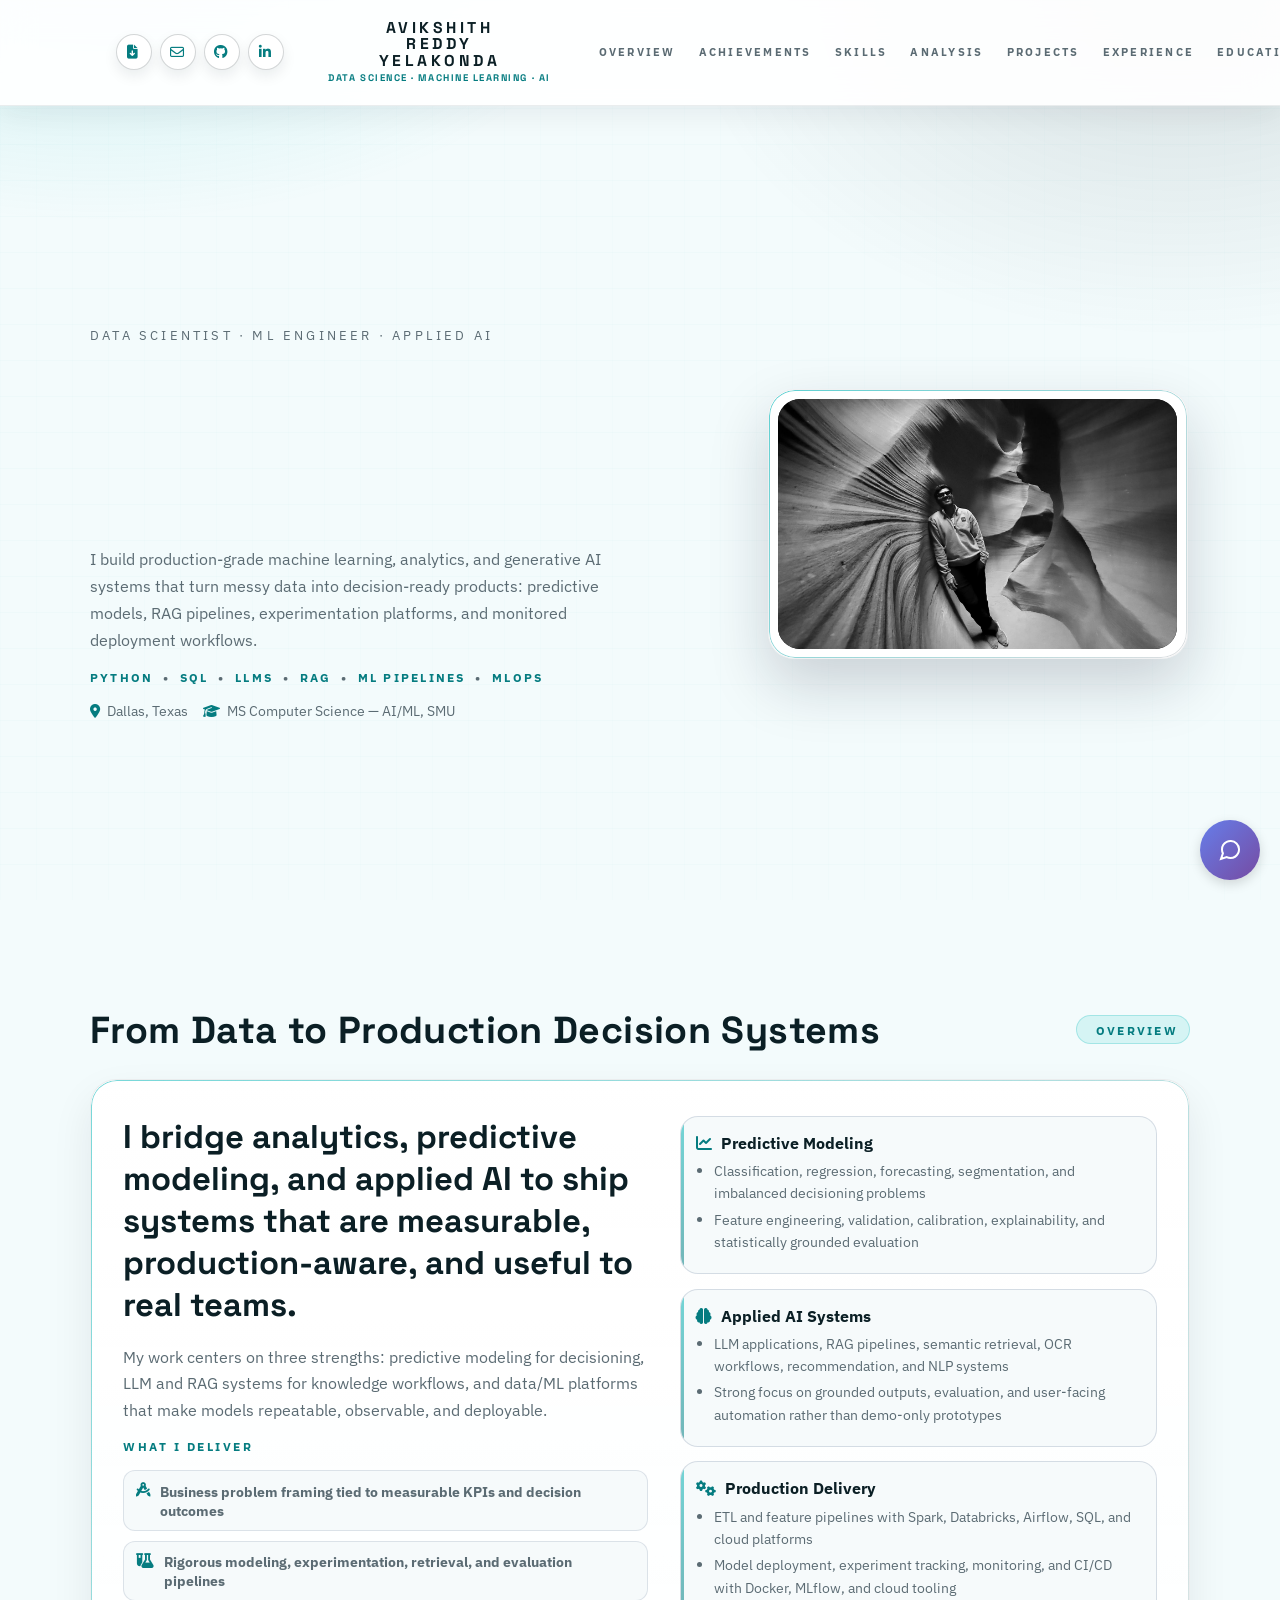
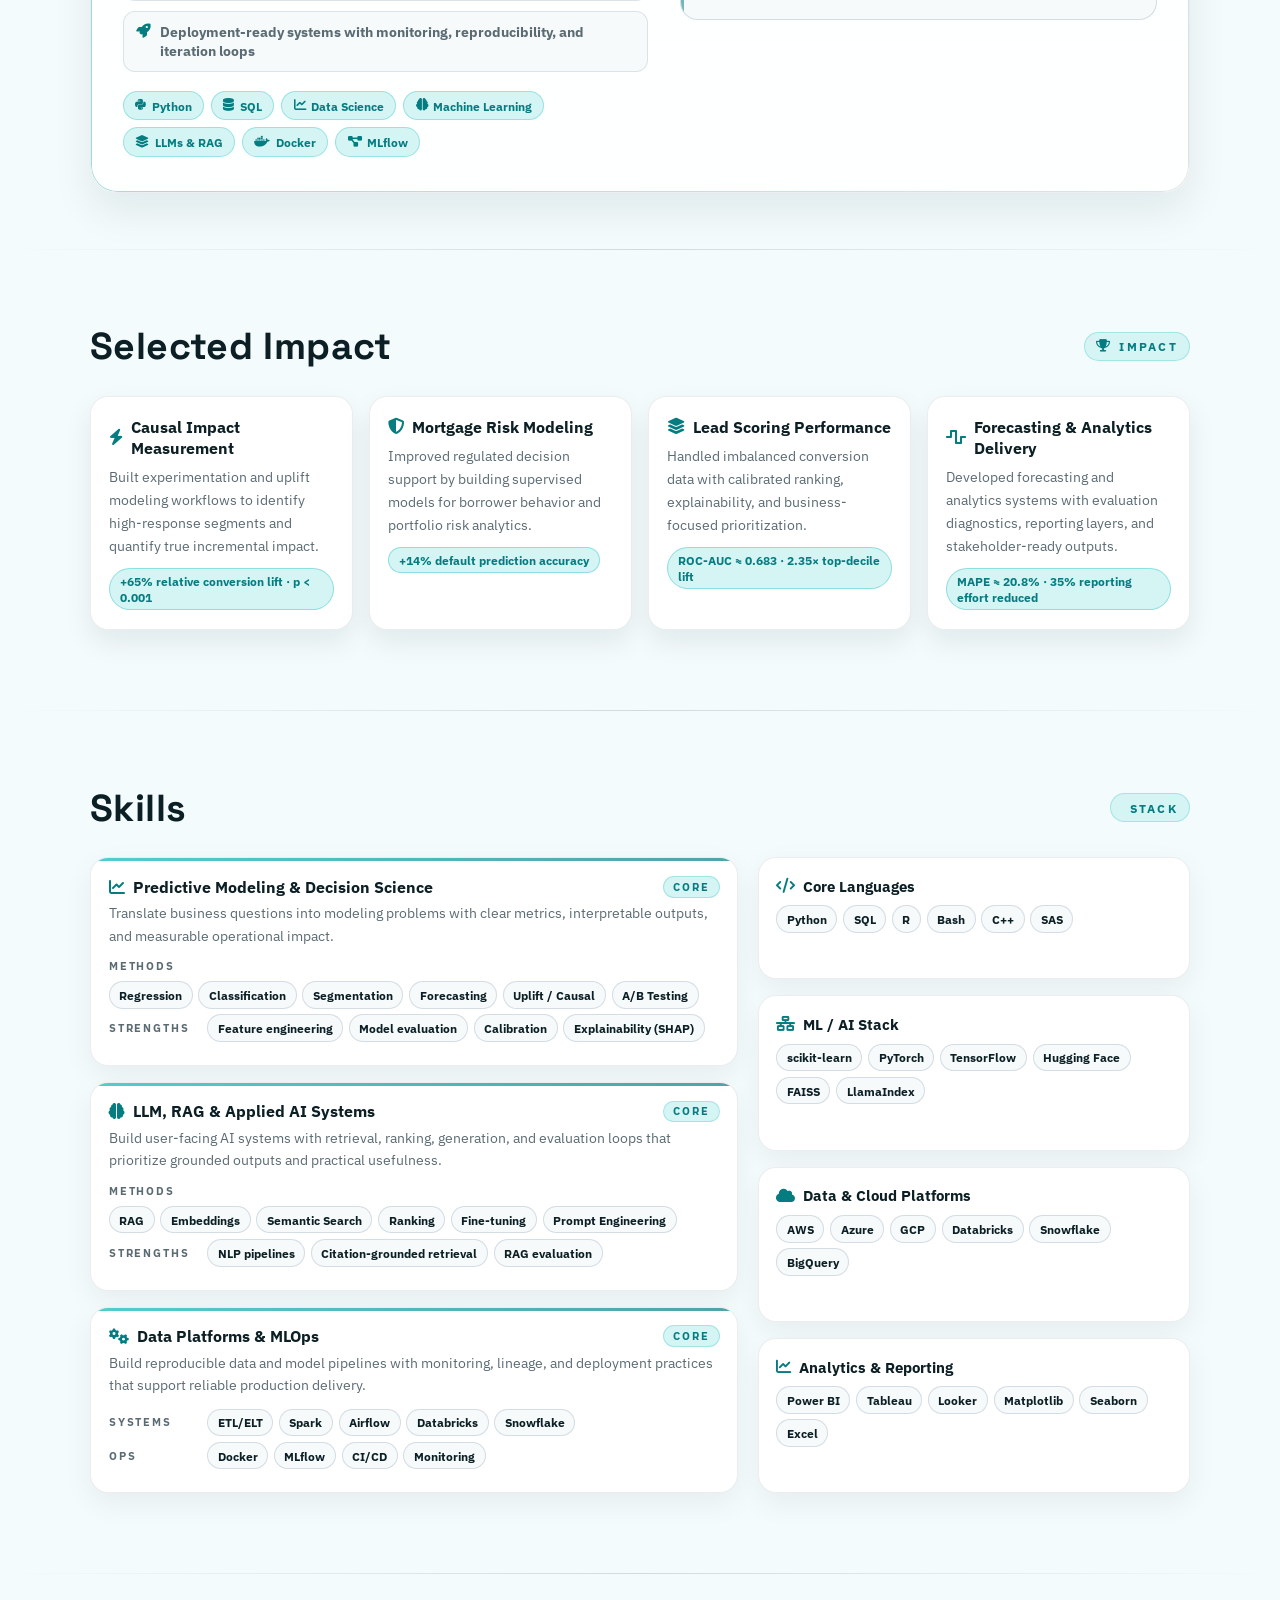
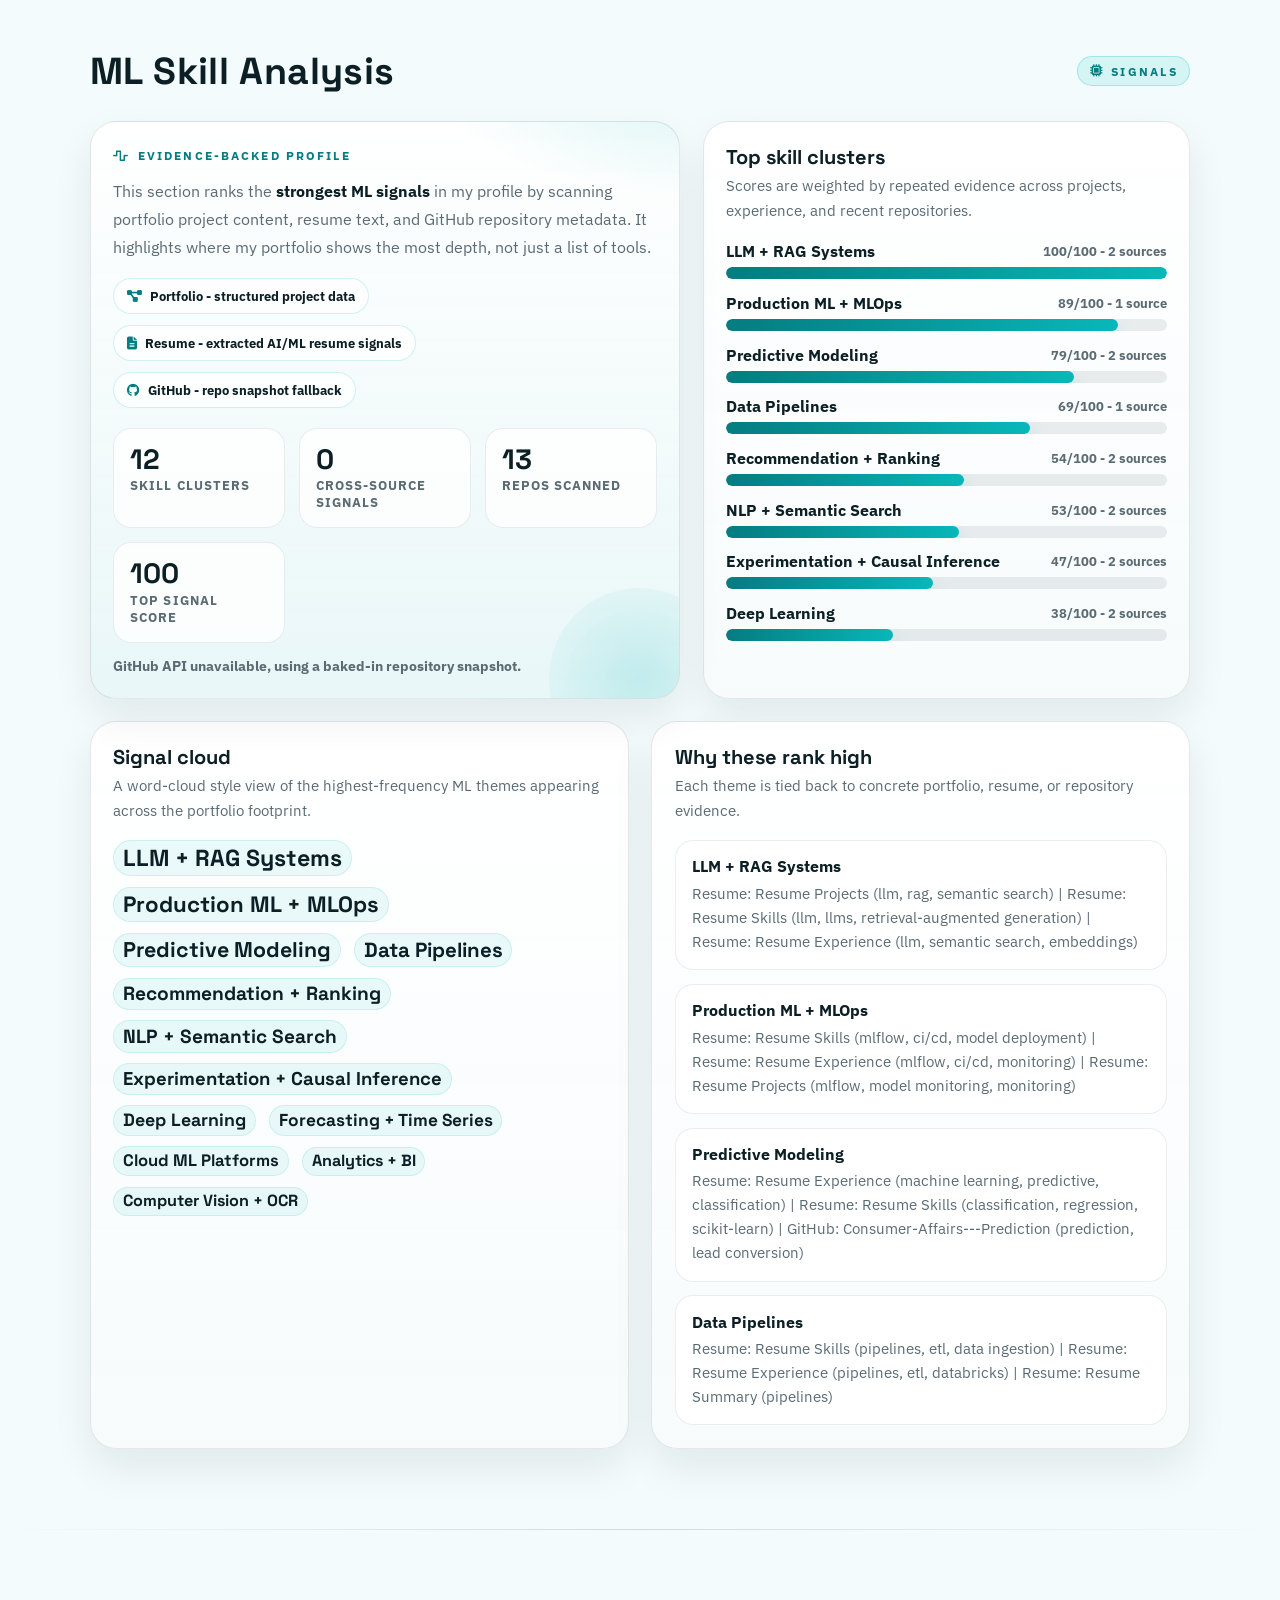
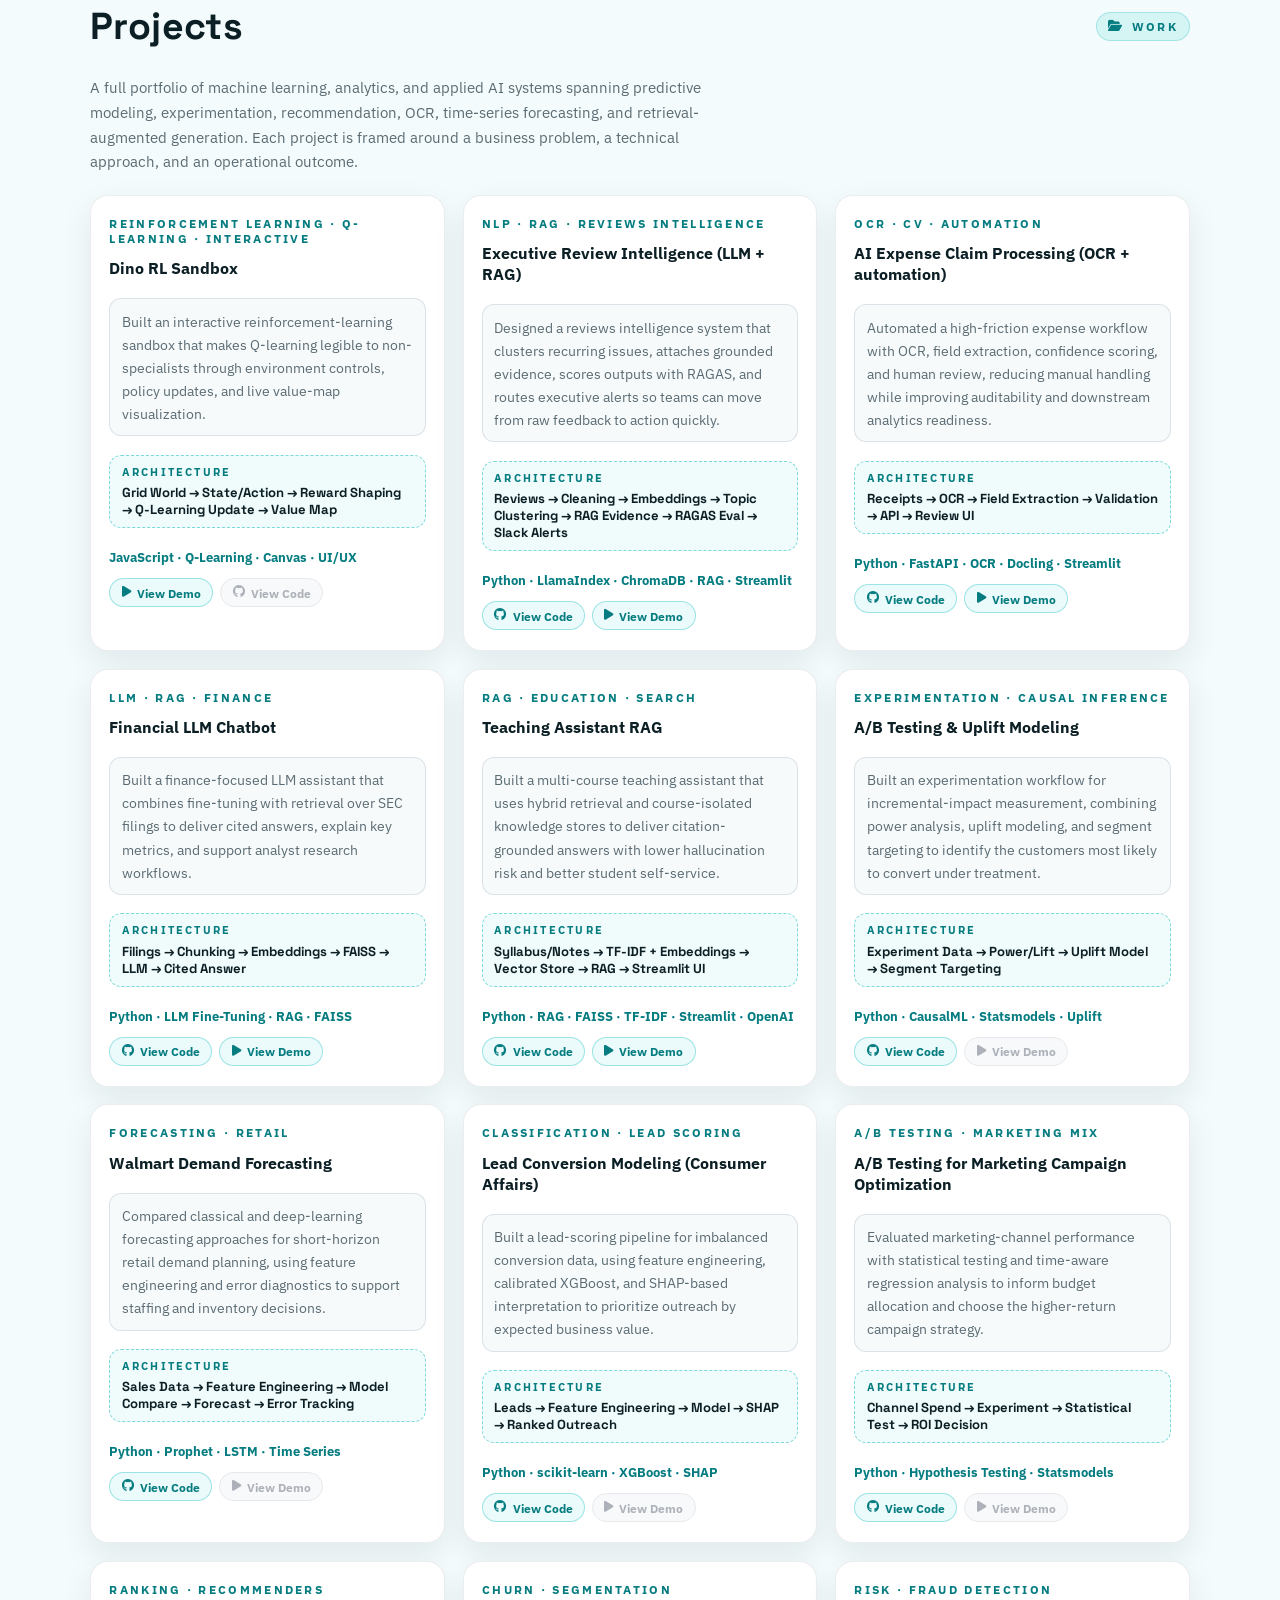
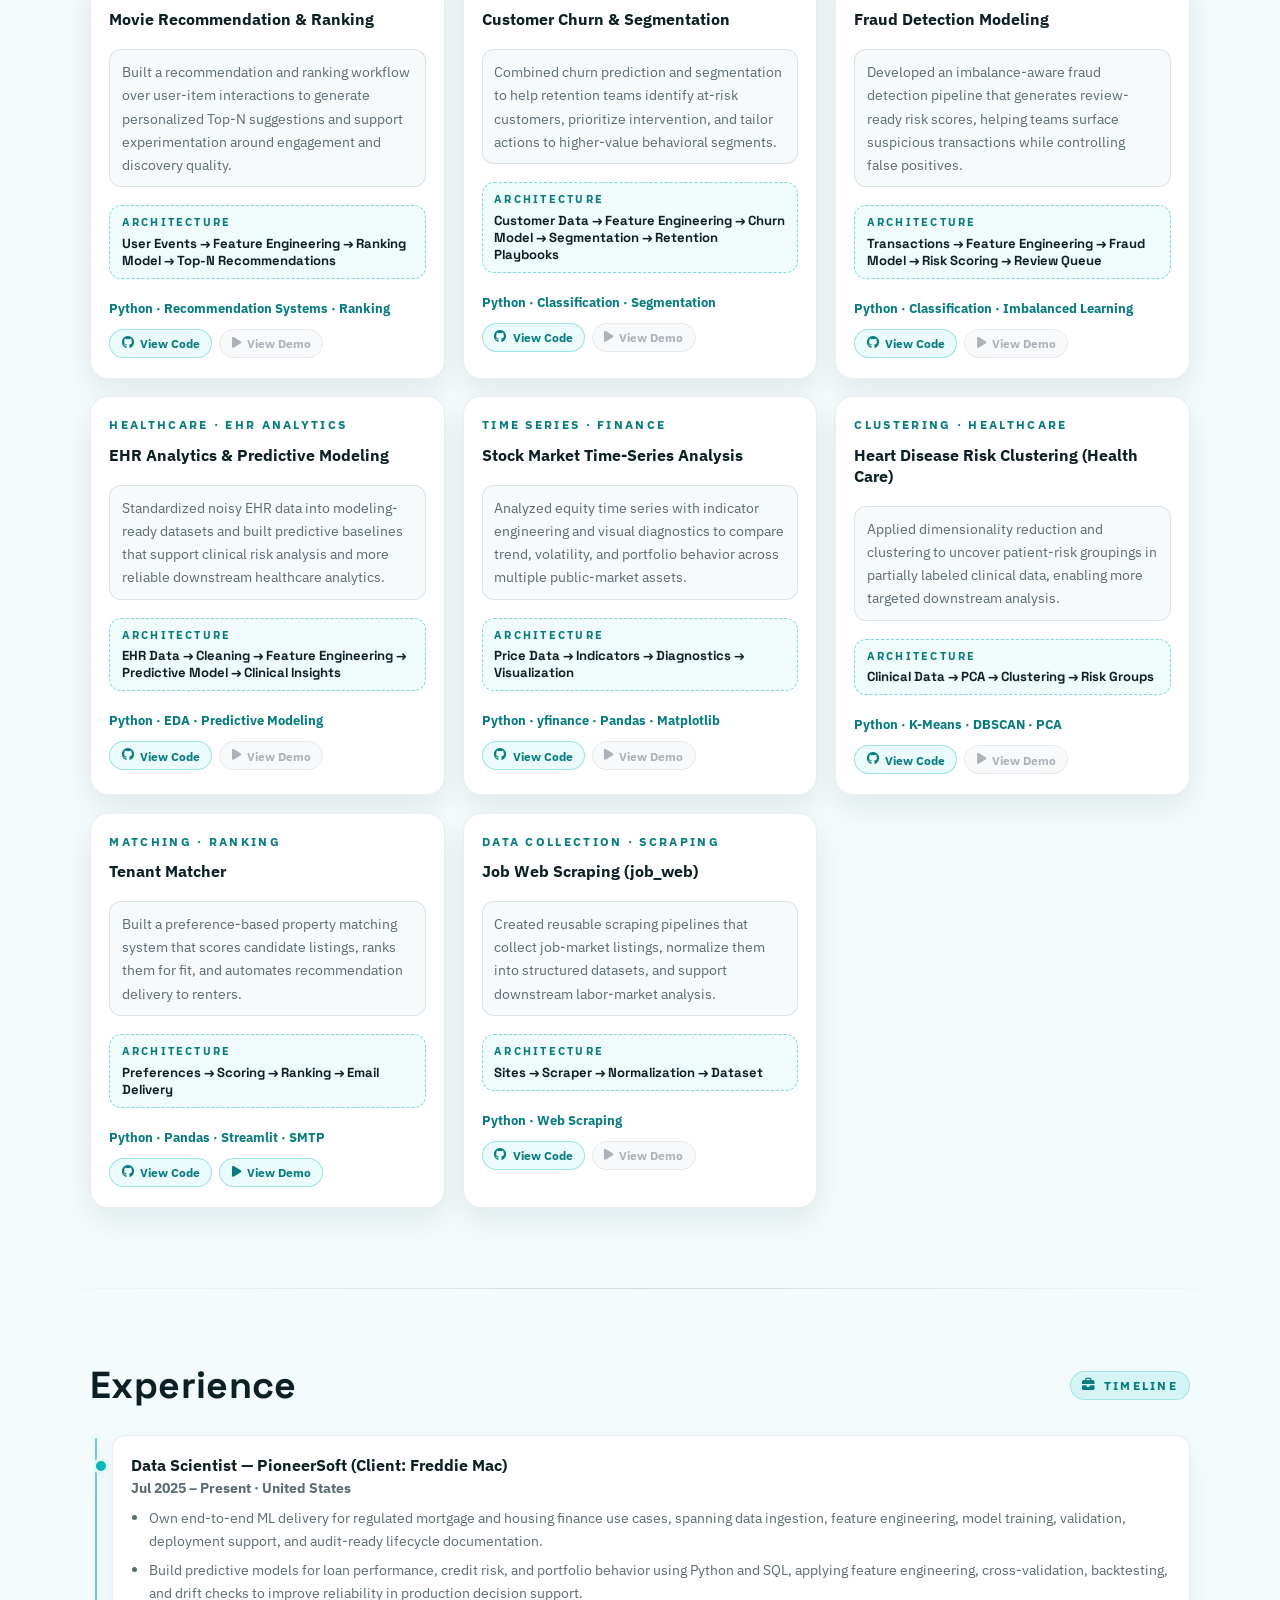
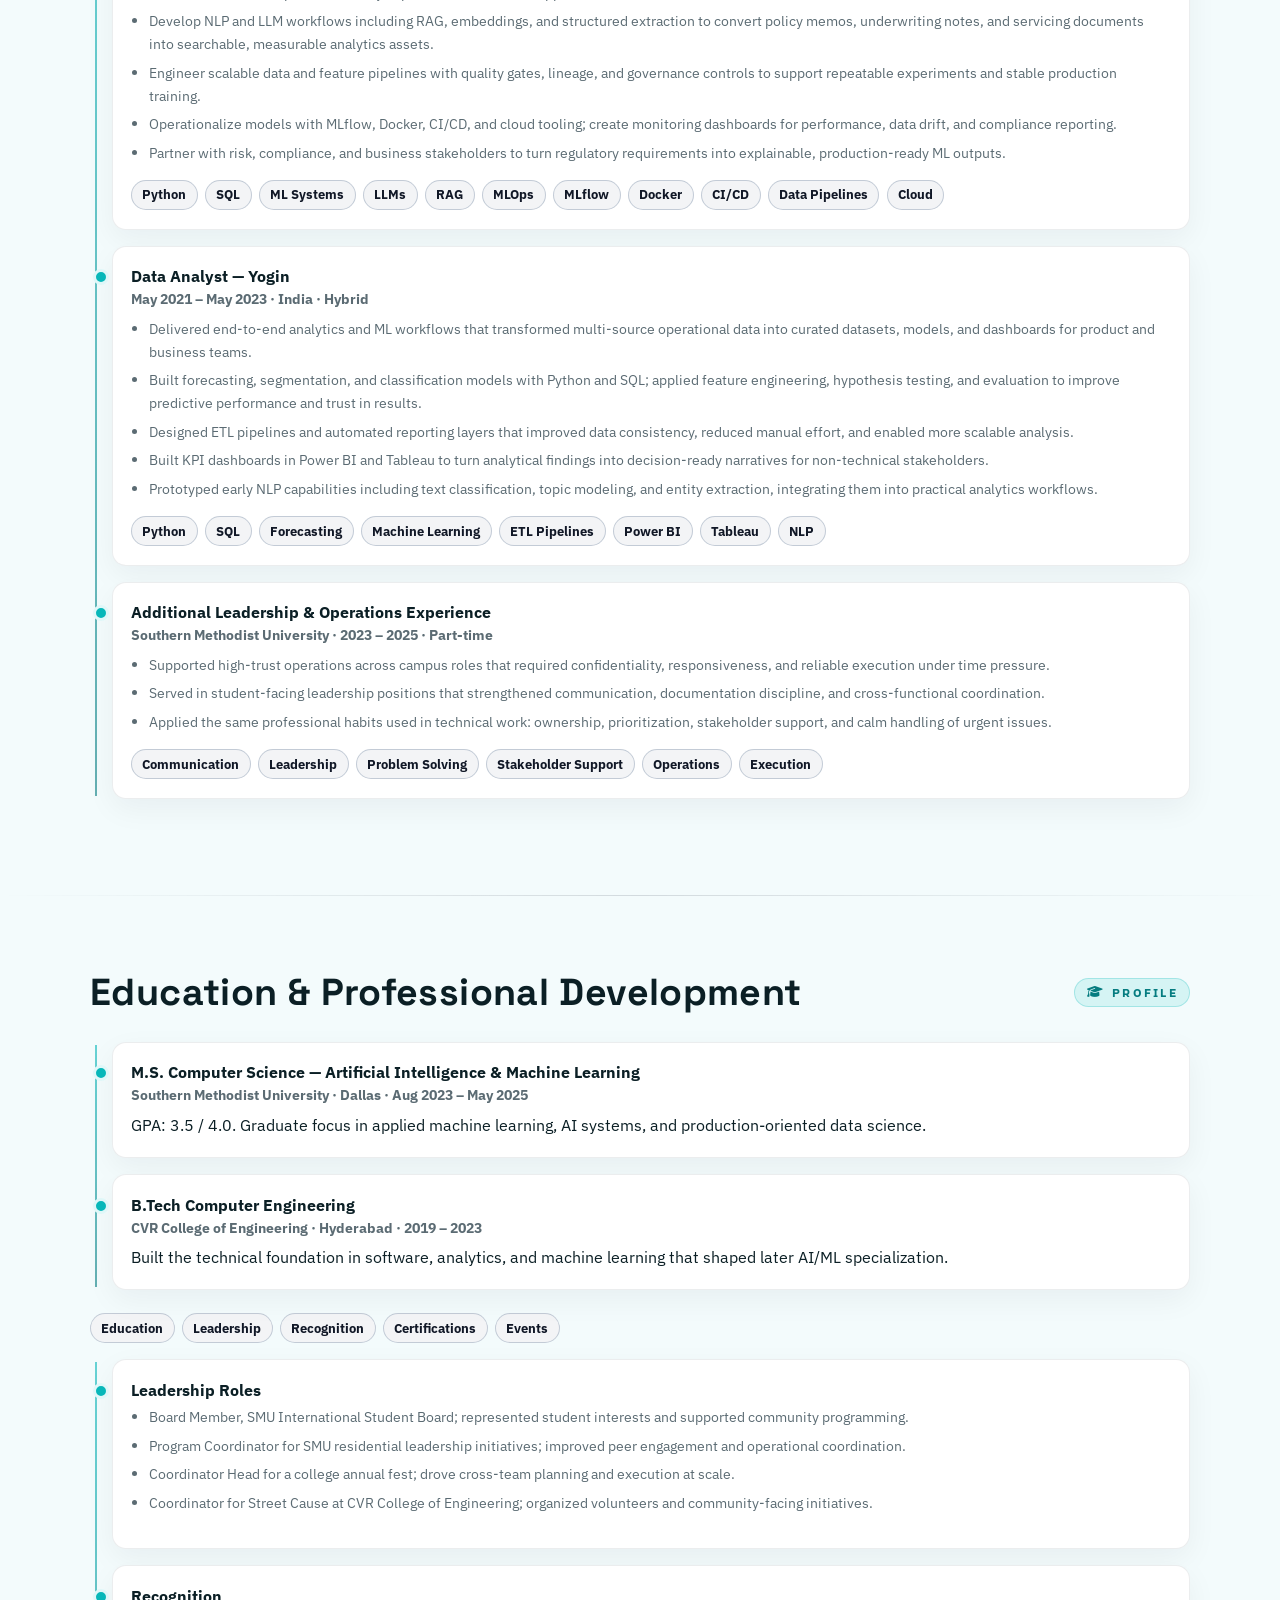
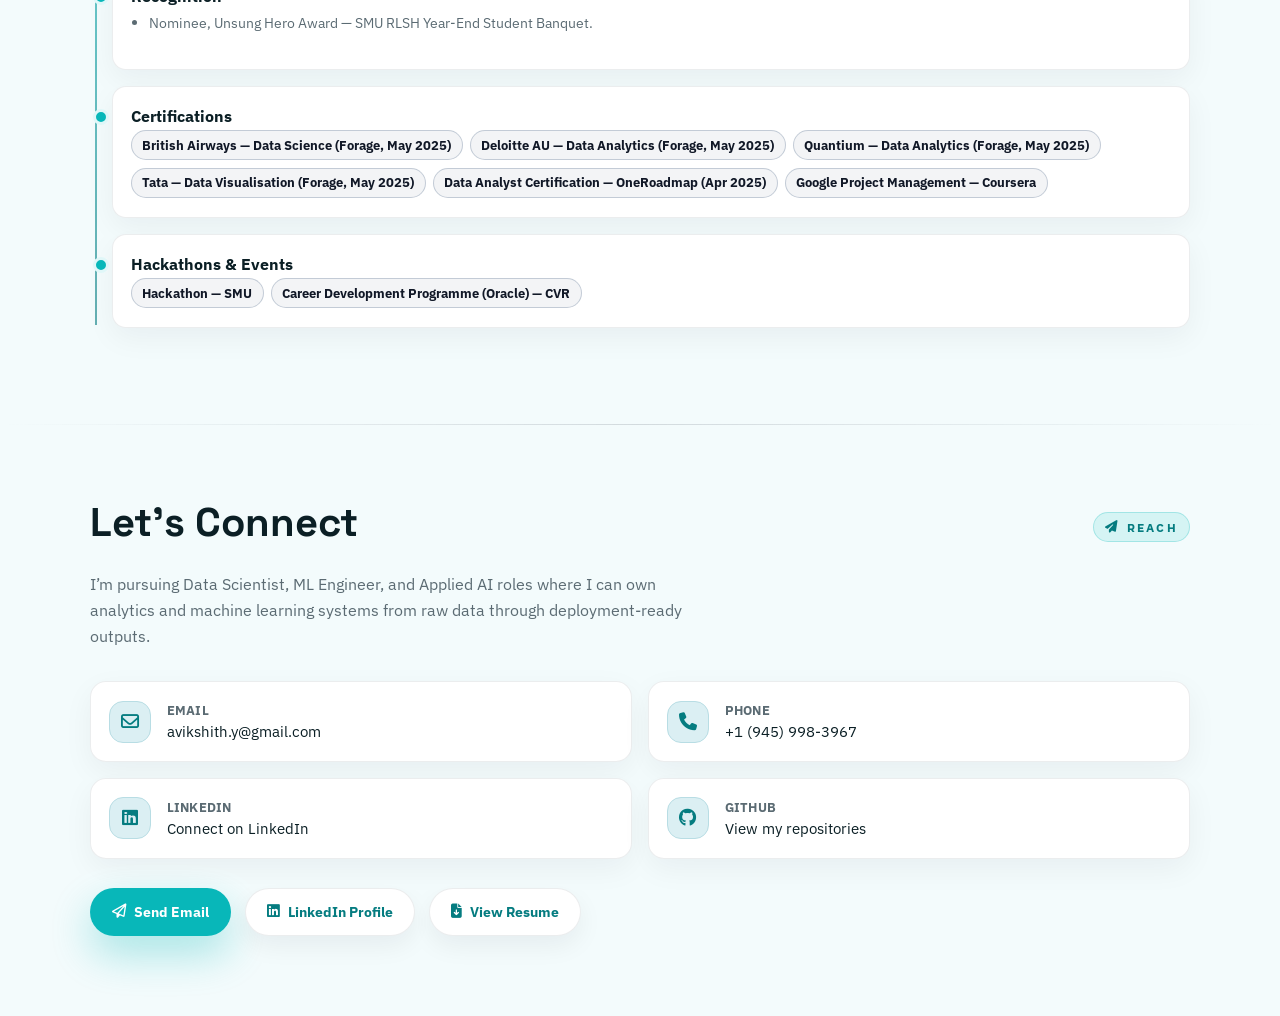
==== index.html @ ddfe1270 "Revise portfolio content to enhance clarity and impact in data science and ML sections" ====
<!DOCTYPE html>
<html lang="en">
<head>
  <!-- ===== Basics ===== -->
  <meta charset="UTF-8" />
  <meta name="viewport" content="width=device-width, initial-scale=1" />
  <title>Avikshith Reddy Yelakonda — Data Science Portfolio</title>
  <meta name="description" content="Data Science portfolio of Avikshith Reddy Yelakonda: ML, analytics, automation workflows, and measurable impact." />
  <meta name="theme-color" content="#e6f7f8" />

  <!-- Open Graph -->
  <meta property="og:title" content="Avikshith Yelakonda — Data Science Portfolio" />
  <meta property="og:description" content="ML, analytics, automation workflows, and impactful projects." />
  <meta property="og:type" content="website" />
  <meta name="google-site-verification" content="CA7gl3XRMIeCJW_gpbF-NnZ9LqTTnMg3sjzH-Wb-Pak" />
  <!-- Favicon -->
  <link rel="icon" href="data:image/svg+xml,%3Csvg xmlns='http://www.w3.org/2000/svg' viewBox='0 0 128 128'%3E%3Ccircle cx='64' cy='64' r='62' fill='%23182732'/%3E%3Cpath d='M36 75l20 9 35-35-9-20-46 46z' fill='%2308b7b9'/%3E%3Ccircle cx='86' cy='42' r='8' fill='%2394a3b8'/%3E%3C/svg%3E" />

  <!-- Fonts & Icons -->
  <link rel="preconnect" href="https://fonts.gstatic.com" crossorigin />
  <link href="https://fonts.googleapis.com/css2?family=IBM+Plex+Sans:wght@400;500;600;700&family=Space+Grotesk:wght@500;600;700;800&display=swap" rel="stylesheet" />
  <link rel="stylesheet" href="https://cdnjs.cloudflare.com/ajax/libs/font-awesome/6.5.0/css/all.min.css"/>

  <style>
    /* ========== THEME TOKENS (TIFFANY / WHITE / BLACK) ========== */
    :root{
      --bg:#f3fbfc;
      --bg-soft:#e7f6f7;
      --surface:#ffffff;
      --surface-soft:#f6fafb;
      --border:rgba(11,31,37,.08);
      --border-strong:rgba(11,31,37,.18);
      --text:#0b1f25;          /* ink */
      --muted:#5b6b73;
      --accent:#08b7b9;        /* tiffany */
      --accent-dark:#057c80;
      --accent-soft:#d5f4f4;
      --shadow-soft:0 18px 40px rgba(11,31,37,.08);
      --shadow-strong:0 28px 60px rgba(11,31,37,.12);
      --maxw:1100px;
      --brandbar-h: 64px;
    }

    *{box-sizing:border-box;margin:0;padding:0}
    html{scroll-behavior:smooth}
    body{
      font-family:"IBM Plex Sans",system-ui,-apple-system,Segoe UI,Roboto,Arial,sans-serif;
      color:var(--text);
      background:var(--bg);
      min-height:100vh;
      overflow-x:hidden;
      position:relative;
    }
    body::before{
      content:"";
      position:fixed;
      inset:0;
      background:
        radial-gradient(900px 520px at 8% -10%, rgba(8,183,185,.18), transparent 60%),
        radial-gradient(760px 520px at 92% 0%, rgba(11,31,37,.12), transparent 65%);
      z-index:-2;
      pointer-events:none;
    }
    body::after{
      content:"";
      position:fixed;
      inset:0;
      background-image:
        linear-gradient(rgba(8,183,185,.08) 1px, transparent 1px),
        linear-gradient(90deg, rgba(8,183,185,.06) 1px, transparent 1px);
      background-size:36px 36px;
      opacity:.25;
      z-index:-1;
      pointer-events:none;
    }
    a{text-decoration:none;color:inherit}

    .skip{position:absolute;left:-9999px;}
    .skip:focus{left:1rem;top:1rem;padding:.6rem .9rem;background:#fff;color:#000;border-radius:8px;z-index:10000}

    /* ========== BRAND BAR ========== */

  .brand-bar{
    position:sticky;
    top:0;
    z-index:1000;
    background:rgba(255,255,255,.92);
    backdrop-filter:blur(16px);
    border-bottom:1px solid var(--border);
    box-shadow:0 10px 26px rgba(11,31,37,.06);
  }

  /* ✅ Grid layout: left icons | centered name | right nav */
  .brand-inner{
    max-width:var(--maxw);
    margin:0 auto;
    display:grid;
    grid-template-columns: 1fr auto 1fr;  /* left | center | right */
    align-items:center;
    column-gap:2.8rem;
    padding:1.05rem 1.6rem;
    font-size:.8rem;
    letter-spacing:.12em;
    text-transform:uppercase;
    color:var(--muted);
  }

  /* ✅ Move left icons more left */
  .brand-left{
    justify-self:start;
    display:flex;
    align-items:center;
    gap:.5rem;
  }

  .brand-pill{
    width:36px;
    height:36px;
    border-radius:999px;
    border:1px solid var(--border-strong);
    background:var(--surface);
    display:grid;
    place-items:center;
    font-size:14px;
    box-shadow:0 6px 14px rgba(15,23,42,.08);
    transition:transform .16s ease, box-shadow .16s ease, border-color .16s ease, background .16s ease;
  }
  .brand-pill i{color:var(--accent-dark);}
  .brand-pill:hover{
    transform:translateY(-1px);
    background:var(--accent-soft);
    border-color:var(--accent);
    box-shadow:0 10px 24px rgba(7,131,136,.18);
  }

  /* ✅ More space for name + tagline */
  .brand-center{
    justify-self:center;
    text-align:center;
    display:flex;
    flex-direction:column;
    gap:.25rem;
    padding:.2rem 0;
  }
  .brand-name{
    font-family:"Space Grotesk",system-ui,sans-serif;
    font-weight:800;
    font-size:.98rem;
    letter-spacing:.22em;
    color:var(--text);
    line-height:1.05;
  }
  .brand-tagline{
    font-family:"Space Grotesk",system-ui,sans-serif;
    font-weight:700;
    font-size:.6rem;
    letter-spacing:.16em;
    color:var(--accent-dark);
    line-height:1.2;
    text-transform:uppercase;
    white-space:nowrap;
  }

  /* ✅ Move right nav more right */
  .brand-right{
    justify-self:end;
    display:flex;
    align-items:center;
  }

  .nav{
    display:flex;
    gap:1.05rem;
    align-items:center;
    font-size:.7rem;
    letter-spacing:.2em;
    color:var(--muted);
    white-space:nowrap;
  }
  .nav a{
    position:relative;
    padding:.4rem .2rem;
    font-weight:800;
  }
  .nav a::after{
    content:"";
    position:absolute;
    left:0; right:0;
    bottom:.1rem;
    height:2px;
    transform:scaleX(0);
    transform-origin:left;
    background:linear-gradient(90deg,var(--accent),var(--accent-dark));
    transition:transform .18s ease;
    opacity:.9;
  }
  .nav a:hover::after{transform:scaleX(1);}

  @media(max-width:980px){
    .nav{display:none}
  }

  @media(max-width:800px){
    .brand-inner{
      grid-template-columns: 1fr;
      row-gap:.85rem;
      justify-items:center;
      padding:.9rem 1rem;
    }
    .brand-left{justify-self:center}
    .brand-right{justify-self:center}
    .brand-tagline{
      white-space:normal;
      text-align:center;
    }
  }

    /* ========== SECTION SEPARATORS ========== */
    .container{max-width:var(--maxw);margin:0 auto}
    .section{
      padding:5rem 1rem;
      position:relative;
      background:transparent;
    }
    .section + .section::before{
      content:"";
      position:absolute;
      left:0; right:0;
      top:0;
      height:1px;
      background:linear-gradient(to right, transparent, rgba(15,23,42,.14), transparent);
    }
    .section + .section{padding-top:4.6rem;}

    .section-head{
      display:flex;
      align-items:center;
      justify-content:space-between;
      gap:1rem;
      margin-bottom:1.6rem;
    }
    .section-title{
      font-family:"Space Grotesk",system-ui,sans-serif;
      font-size:clamp(1.95rem,3.1vw,2.35rem);
      letter-spacing:.01em;
    }
    .section-kicker{
      display:inline-flex;
      align-items:center;
      gap:.45rem;
      font-weight:800;
      font-size:.78rem;
      letter-spacing:.18em;
      text-transform:uppercase;
      color:var(--accent-dark);
      background:var(--accent-soft);
      border:1px solid rgba(8,183,185,.25);
      padding:.35rem .7rem;
      border-radius:999px;
      white-space:nowrap;
    }
    @media(max-width:620px){
      .section-head{flex-direction:column;align-items:flex-start}
    }
    .section-note{
      color:var(--muted);
      max-width:75ch;
      line-height:1.6;
      margin:-.6rem 0 1.6rem 0;
      font-size:.92rem;
    }

    /* ========== HERO ========== */
    .hero{
      min-height: calc(100svh - clamp(64px, 7vh, 92px));
      padding: clamp(2.2rem, 5vh, 4.2rem) 1rem;
      background: transparent;
      display:flex;
      align-items:center;
    }
    .hero-grid{
      max-width:var(--maxw);
      margin:0 auto;
      width:100%;
      display:grid;
      grid-template-columns:1.35fr .9fr;
      gap: clamp(1.6rem, 3vw, 2.8rem);
      align-items:center;
    }
    .hero-kicker{
      font-size:.8rem;
      text-transform:uppercase;
      letter-spacing:.25em;
      color:var(--muted);
      margin-bottom:.9rem;
    }
    .hero-title{
      font-family:"Space Grotesk",system-ui,sans-serif;
      font-size: clamp(2.7rem, 4.2vw, 3.4rem);
      line-height:1.06;
      margin-bottom:1rem;
    }
    .hero-title .accent{color:var(--accent-dark);}
    .hero-rotate{
      display:inline-block;
      transition:opacity .3s ease, transform .3s ease;
    }
    .hero-rotate.fade-out{
      opacity:0;
      transform:translateY(6px);
    }
    .hero-body{
      color:var(--muted);
      line-height:1.7;
      max-width:52ch;
      margin-bottom:1.3rem;
    }
    .hero-stack{
      display:flex;
      flex-wrap:wrap;
      gap:.35rem .6rem;
      font-size:.78rem;
      font-weight:900;
      letter-spacing:.18em;
      text-transform:uppercase;
      color:var(--accent-dark);
      margin:-.4rem 0 1.1rem 0;
    }
    .hero-stack .dot{color:var(--muted);}
    .hero-meta{
      display:flex;
      flex-wrap:wrap;
      gap:.9rem;
      align-items:center;
      font-size:.85rem;
      color:var(--muted);
    }
    .hero-meta-item{
      display:inline-flex;
      align-items:center;
      gap:.45rem;
    }
    .hero-meta-item i{color:var(--accent-dark);}

    .hero-photo-card{
      max-width:420px;
      margin:0 auto;
      background:var(--surface);
      border-radius:26px;
      padding:.6rem;
      box-shadow:0 26px 60px rgba(15,23,42,.18);
      border:1px solid rgba(15,23,42,.06);
      position:relative;
      overflow:hidden;
    }
    .hero-photo-card::before{
      content:"";
      position:absolute;
      inset:0;
      border-radius:26px;
      padding:1px;
      background:linear-gradient(135deg,rgba(8,183,185,.65),rgba(15,23,42,.14));
      -webkit-mask:
        linear-gradient(#000 0 0) content-box,
        linear-gradient(#000 0 0);
      -webkit-mask-composite:xor;
              mask-composite:exclude;
      pointer-events:none;
    }
    .hero-photo-topbar{
      position:absolute;
      left:0; right:0;
      top:0;
      padding:.75rem .95rem;
      display:flex;
      justify-content:space-between;
      align-items:center;
      gap:.75rem;
      pointer-events:none;
    }
    .hero-photo-topbar .label{
      font-size:.72rem;
      letter-spacing:.18em;
      text-transform:uppercase;
      font-weight:800;
      color:rgba(15,23,42,.62);
      background:rgba(255,255,255,.78);
      border:1px solid rgba(15,23,42,.08);
      padding:.28rem .6rem;
      border-radius:999px;
      backdrop-filter: blur(10px);
    }
    /* ✅ You asked to remove the "TIFFANY · WHITE · BLACK" text on top of photo.
       So we will NOT render any right-side pill at all. */
    .hero-photo-inner{
      border-radius:22px;
      overflow:hidden;
      background:#000;
      aspect-ratio: 16 / 10;
    }
    .hero-photo-inner img{
      width:100%;
      height:100%;
      display:block;
      object-fit:cover;
      filter:grayscale(100%);
    }

    /* ✅ You asked to remove skills stack below the photo — no chips area here. */

    @media(max-width:900px){
      .hero{
        min-height: calc(100svh - 64px);
        align-items:flex-start;
      }
      .hero-grid{grid-template-columns:1fr;gap:2rem}
      .hero-photo-card{order:-1;max-width:520px}
    }

    /* ========== SUMMARY / SKILLS / PROJECTS / TIMELINE / CONTACT (unchanged) ========== */
    #summary.section{padding-top:4rem;padding-bottom:3.5rem}
    .summary-spotlight{
      background:linear-gradient(180deg, rgba(255,255,255,.95), rgba(255,255,255,.9));
      border-radius:26px;
      padding:2.2rem 2rem;
      border:1px solid var(--border);
      box-shadow:var(--shadow-soft);
      position:relative;
      overflow:hidden;
    }
    .summary-spotlight::after{
      content:"";
      position:absolute;
      inset:0;
      border-radius:26px;
      padding:1px;
      background:linear-gradient(135deg, rgba(8,183,185,.55), rgba(11,31,37,.12));
      -webkit-mask:linear-gradient(#000 0 0) content-box, linear-gradient(#000 0 0);
      -webkit-mask-composite:xor;
              mask-composite:exclude;
      pointer-events:none;
    }
    .summary-title{
      font-family:"Space Grotesk",system-ui,sans-serif;
      font-size:clamp(1.75rem,3vw,2.05rem);
      font-weight:700;
      margin-bottom:.15rem;
    }
    .summary-lead{
      max-width:70ch;
      margin:0;
      color:var(--muted);
      line-height:1.65;
    }
    .summary-layout{
      display:grid;
      grid-template-columns:minmax(0,1.1fr) minmax(0,1fr);
      gap:2rem;
      align-items:start;
    }
    .summary-left{
      display:flex;
      flex-direction:column;
      gap:1rem;
    }
    .summary-subhead{
      font-size:.72rem;
      letter-spacing:.22em;
      text-transform:uppercase;
      font-weight:900;
      color:var(--accent-dark);
    }
    .summary-highlights{
      list-style:none;
      display:grid;
      gap:.6rem;
      padding:0;
      margin:0;
    }
    .summary-highlights li{
      display:flex;
      align-items:flex-start;
      gap:.6rem;
      padding:.65rem .75rem;
      background:var(--surface-soft);
      border:1px solid rgba(148,163,184,.28);
      border-radius:12px;
      font-weight:700;
      color:var(--muted);
      font-size:.9rem;
    }
    .summary-highlights i{
      color:var(--accent-dark);
      margin-top:.1rem;
    }
    .summary-grid{
      display:grid;
      gap:1.3rem;
      grid-template-columns:repeat(3,minmax(0,1fr));
      margin-top:.5rem;
    }
    .summary-right .summary-grid{
      grid-template-columns:1fr;
      margin-top:0;
      gap:.9rem;
    }
    @media (max-width:920px){.summary-grid{grid-template-columns:1fr}}
    @media (max-width:980px){
      .summary-layout{grid-template-columns:1fr;}
      .summary-right .summary-grid{grid-template-columns:1fr;}
    }
    .summary-item{
      background:var(--surface-soft);
      border-radius:18px;
      padding:1rem .95rem;
      border:1px solid rgba(148,163,184,.35);
      position:relative;
      overflow:hidden;
    }
    .summary-item::before{
      content:"";
      position:absolute;
      left:0;
      top:0;
      bottom:0;
      width:3px;
      background:linear-gradient(var(--accent), var(--accent-dark));
      opacity:.55;
    }
    .summary-item h4{
      display:flex;
      align-items:center;
      gap:.55rem;
      font-size:1rem;
      margin-bottom:.45rem;
    }
    .summary-item h4 i{color:var(--accent-dark);}
    .summary-item ul{
      margin-left:1.1rem;
      line-height:1.55;
      color:var(--muted);
      font-size:.9rem;
    }
    .summary-item li{margin:.25rem 0}
    .mini-badges{
      display:flex;
      flex-wrap:wrap;
      gap:.45rem;
      margin-top:.2rem;
    }
    .chip{
      display:inline-flex;
      align-items:center;
      gap:.35rem;
      font-weight:800;
      font-size:.78rem;
      padding:.35rem .7rem;
      border-radius:999px;
      background:var(--accent-soft);
      border:1px solid rgba(8,183,185,.3);
      color:var(--accent-dark);
    }

    .skills-board{
      display:grid;
      grid-template-columns:minmax(0,1.2fr) minmax(0,.8fr);
      gap:1.2rem;
    }
    @media(max-width:980px){ .skills-board{grid-template-columns:1fr} }

    .skills-primary,
    .skills-secondary{
      display:grid;
      gap:1rem;
    }

    .skill-band,
    .skill-panel{
      background:var(--surface);
      border:1px solid var(--border);
      border-radius:18px;
      padding:1.1rem 1.1rem;
      box-shadow:0 10px 30px rgba(15,23,42,.06);
      position:relative;
      overflow:hidden;
    }
    .skill-band::before{
      content:"";
      position:absolute;
      left:0; right:0; top:0;
      height:3px;
      background:linear-gradient(90deg,var(--accent),var(--accent-dark));
      opacity:.7;
    }
    .skill-band-head{
      display:flex;
      align-items:center;
      justify-content:space-between;
      gap:.8rem;
      margin-bottom:.3rem;
    }
    .skill-band h3{
      margin:0;
      font-size:1rem;
      display:flex;
      align-items:center;
      gap:.55rem;
    }
    .skill-band h3 i{color:var(--accent-dark)}
    .skill-level{
      font-size:.7rem;
      letter-spacing:.18em;
      text-transform:uppercase;
      font-weight:900;
      color:var(--accent-dark);
      background:var(--accent-soft);
      border:1px solid rgba(8,183,185,.25);
      padding:.18rem .55rem;
      border-radius:999px;
      white-space:nowrap;
    }
    .skill-band-desc{
      color:var(--muted);
      line-height:1.55;
      font-size:.9rem;
      margin:.2rem 0 .75rem 0;
    }
    .skill-row{
      display:flex;
      flex-wrap:wrap;
      align-items:center;
      gap:.5rem .65rem;
      margin:.35rem 0;
    }
    .skill-row-label{
      font-size:.68rem;
      letter-spacing:.18em;
      text-transform:uppercase;
      font-weight:800;
      color:var(--muted);
      min-width:88px;
    }
    .skill-row-chips,
    .skill-cloud{
      display:flex;
      flex-wrap:wrap;
      gap:.35rem;
    }
    .pill-chip,
    .skill-dot{
      display:inline-flex;
      align-items:center;
      gap:.35rem;
      padding:.3rem .6rem;
      border-radius:999px;
      background:var(--surface-soft);
      border:1px solid rgba(148,163,184,.35);
      font-size:.78rem;
      font-weight:800;
      color:var(--text);
    }
    .skill-panel h4{
      margin:0 0 .6rem 0;
      font-size:.95rem;
      display:flex;
      align-items:center;
      gap:.5rem;
    }
    .skill-panel h4 i{color:var(--accent-dark)}

    .projects{
      display:grid;
      gap:1.1rem;
      grid-template-columns:repeat(auto-fit,minmax(320px,1fr));
    }
    .project{
      position:relative;
      overflow:hidden;
      background:var(--surface);
      border:1px solid var(--border);
      border-radius:18px;
      padding:1.25rem 1.15rem;
      box-shadow:0 12px 32px rgba(11,31,37,.08);
      transition:transform .16s ease, box-shadow .16s ease, border-color .16s ease;
      display:flex;
      flex-direction:column;
      gap:.4rem;
    }
    .project:hover{
      transform:translateY(-4px);
      border-color:var(--border-strong);
      box-shadow:0 18px 42px rgba(15,23,42,.12);
    }
    .project h3{margin-bottom:.5rem;font-size:1.02rem;}
    .project p{color:var(--muted);line-height:1.6;margin-bottom:.55rem;font-size:.9rem;}
    .stack{color:var(--accent-dark);font-weight:800;font-size:.83rem;}
    .project-kicker{
      font-size:.72rem;
      letter-spacing:.2em;
      text-transform:uppercase;
      font-weight:900;
      color:var(--accent-dark);
      margin-bottom:.3rem;
    }
    .project-structure{
      display:grid;
      gap:.55rem;
      margin:.35rem 0 .55rem 0;
    }
    .project-structure .label{
      font-size:.72rem;
      letter-spacing:.18em;
      text-transform:uppercase;
      font-weight:900;
      color:var(--accent-dark);
      margin-bottom:.15rem;
    }
    .project-structure .block{
      background:var(--surface-soft);
      border:1px solid rgba(148,163,184,.28);
      border-radius:12px;
      padding:.65rem .7rem;
    }
    .project-structure .block p{margin:0}
    .project-arch{
      border:1px dashed rgba(8,183,185,.5);
      background:rgba(8,183,185,.06);
      border-radius:12px;
      padding:.55rem .7rem;
      font-size:.82rem;
      font-weight:800;
      color:var(--accent-dark);
      display:flex;
      flex-direction:column;
      gap:.35rem;
      margin:.2rem 0 .55rem 0;
    }
    .project-arch .arch-label{
      font-size:.7rem;
      letter-spacing:.2em;
      text-transform:uppercase;
      color:var(--accent-dark);
    }
    .project-arch .arch-flow{
      font-family:"Space Grotesk",system-ui,sans-serif;
      color:var(--text);
      font-weight:700;
    }
    .project-footer{
      display:flex;
      align-items:center;
      justify-content:space-between;
      gap:.75rem;
      margin-top:.3rem;
      flex-wrap:wrap;
    }
    .project-links{
      display:flex;
      gap:.45rem;
      flex-wrap:wrap;
    }
    .project-link{
      display:inline-flex;
      align-items:center;
      gap:.4rem;
      padding:.35rem .7rem;
      border-radius:999px;
      border:1px solid rgba(8,183,185,.35);
      background:rgba(8,183,185,.08);
      color:var(--accent-dark);
      font-size:.78rem;
      font-weight:800;
      transition:transform .16s ease, border-color .16s ease, background .16s ease;
    }
    .project-link:hover{
      transform:translateY(-1px);
      background:rgba(8,183,185,.14);
      border-color:var(--accent);
    }
    .project-link.disabled{
      opacity:.55;
      pointer-events:none;
      background:#f2f4f6;
      color:#6b7280;
      border-color:#d1d5db;
    }

    /* ========== ACHIEVEMENTS ========== */
    .achievements{
      display:grid;
      gap:1rem;
      grid-template-columns:repeat(auto-fit,minmax(260px,1fr));
    }
    .achievement-card{
      background:var(--surface);
      border:1px solid var(--border);
      border-radius:18px;
      padding:1.2rem 1.15rem;
      box-shadow:0 12px 28px rgba(11,31,37,.08);
    }
    .achievement-card h3{
      margin-bottom:.45rem;
      font-size:1.02rem;
      display:flex;
      align-items:center;
      gap:.5rem;
    }
    .achievement-card h3 i{color:var(--accent-dark);}
    .achievement-card p{
      margin:0 0 .45rem 0;
      color:var(--muted);
      line-height:1.6;
      font-size:.9rem;
    }
    .achievement-metric{
      display:inline-flex;
      align-items:center;
      gap:.4rem;
      margin-top:.2rem;
      padding:.25rem .6rem;
      border-radius:999px;
      background:var(--accent-soft);
      border:1px solid rgba(8,183,185,.35);
      color:var(--accent-dark);
      font-weight:900;
      font-size:.78rem;
    }

    .timeline{position:relative;padding-left:1.4rem;}
    .timeline:before{
      content:"";
      position:absolute;
      left:.3rem;
      top:.2rem;
      bottom:.2rem;
      width:2px;
      background:linear-gradient(to bottom,var(--accent),var(--accent-dark));
      opacity:.6;
    }
    .titem{
      position:relative;
      margin:0 0 1rem 0;
      padding:1.15rem 1.1rem;
      background:var(--surface);
      border:1px solid var(--border);
      border-radius:14px;
      box-shadow:0 10px 30px rgba(15,23,42,.05);
    }
    .titem:before{
      content:"";
      position:absolute;
      left:-1.25rem;
      top:1.4rem;
      width:10px;height:10px;
      border-radius:50%;
      background:var(--accent);
      border:3px solid #e0f7f8;
    }
    .titem h3{margin-bottom:.25rem;font-size:1.02rem;}
    .titem .date{color:var(--muted);font-weight:800;margin-bottom:.55rem;font-size:.86rem;}
    .titem p{line-height:1.6}
    .pill{
      display:inline-block;
      margin-left:.4rem;
      padding:.12rem .5rem;
      font-size:.75rem;
      border-radius:999px;
      background:#e0f7f8;
      border:1px solid rgba(8,183,185,.5);
      color:var(--accent-dark);
      font-weight:900;
    }
    .xp-list{margin:.35rem 0 1rem 1.1rem;line-height:1.6;color:var(--muted);font-size:.9rem;}
    .xp-list li{margin-bottom:.34rem}
    .tagrow{display:flex;flex-wrap:wrap;gap:.45rem;}
    .tag{
      background:#f3f4f6;
      border:1px solid rgba(148,163,184,.5);
      color:#111827;
      padding:.36rem .65rem;
      border-radius:999px;
      font-size:.8rem;
      font-weight:800;
      transition:transform .12s ease, background .15s ease, border-color .15s ease;
    }
    .tag:hover{
      transform:translateY(-1px);
      background:#e0f7f8;
      border-color:var(--accent);
    }
    .skill-tags{display:flex;flex-wrap:wrap;gap:.45rem;margin-top:.2rem;}

    .contact-wrap{padding-top:5rem;padding-bottom:5rem}
    .contact-title{
      font-family:"Space Grotesk",system-ui,sans-serif;
      font-size:clamp(2rem,4vw,2.5rem);
      margin-bottom:.5rem;
    }
    .contact-subtitle{
      color:var(--muted);
      max-width:60ch;
      margin:0 0 2rem 0;
      line-height:1.6;
    }
    .contact-grid{
      display:grid;
      gap:1rem;
      grid-template-columns:repeat(2,minmax(260px,1fr));
      margin-bottom:1.8rem;
    }
    @media (max-width:820px){.contact-grid{grid-template-columns:1fr}}
    .contact-card{
      display:flex;
      align-items:center;
      gap:1rem;
      background:var(--surface);
      border:1px solid var(--border);
      border-radius:16px;
      padding:1.15rem 1.1rem;
      color:var(--text);
      box-shadow:0 10px 30px rgba(15,23,42,.05);
      transition:transform .16s ease, border-color .16s ease, box-shadow .16s ease;
    }
    .contact-card:hover{
      transform:translateY(-3px);
      border-color:var(--border-strong);
      box-shadow:0 16px 36px rgba(15,23,42,.1);
    }
    .contact-icon{
      width:42px;height:42px;
      border-radius:14px;
      display:grid;place-items:center;
      background:#dbeff3;
      border:1px solid #b8dde4;
      flex:0 0 auto;
    }
    .contact-icon i{font-size:18px;color:var(--accent-dark);}
    .contact-meta{display:flex;flex-direction:column;gap:.15rem;}
    .contact-label{
      font-weight:900;
      letter-spacing:.02em;
      font-size:.8rem;
      text-transform:uppercase;
      color:var(--muted);
    }
    .contact-value{color:var(--text);font-size:.95rem;}
    .contact-cta{display:flex;gap:.9rem;flex-wrap:wrap;}

    .btn{
      display:inline-flex;
      align-items:center;
      gap:.5rem;
      padding:.85rem 1.3rem;
      border-radius:999px;
      border:1px solid transparent;
      background:var(--accent);
      color:#ffffff;
      font-weight:900;
      font-size:.9rem;
      box-shadow:0 18px 40px rgba(8,183,185,.32);
      transition:transform .18s ease, box-shadow .18s ease, opacity .18s ease, background .18s ease;
    }
    .btn:hover{
      transform:translateY(-2px);
      background:var(--accent-dark);
      box-shadow:0 20px 44px rgba(7,131,136,.4);
    }
    .btn.secondary{
      background:#ffffff;
      color:var(--accent-dark);
      border:1px solid var(--border);
      box-shadow:0 10px 26px rgba(15,23,42,.06);
    }
    .btn.secondary:hover{
      background:#e5f7f8;
      border-color:var(--accent);
      box-shadow:0 16px 32px rgba(15,23,42,.12);
    }

    .to-top{
      position:fixed;
      right:1.2rem;
      bottom:1.2rem;
      z-index:999;
      display:none;
      place-items:center;
      width:44px;height:44px;
      border-radius:999px;
      border:1px solid var(--border);
      background:var(--surface);
      color:var(--accent-dark);
      box-shadow:0 14px 30px rgba(15,23,42,.18);
      transition:transform .18s ease, box-shadow .18s ease;
    }
    .to-top:hover{
      transform:translateY(-2px);
      box-shadow:0 18px 40px rgba(15,23,42,.24);
    }

    .fade-in{opacity:0; transform:translateY(24px); transition:all .6s ease}
    .fade-in.visible{opacity:1; transform:translateY(0)}

    /* ========== QUICK INFO MODAL (UPDATED) ========== */
    .qi-backdrop{
      position:fixed; inset:0;
      background:rgba(15,23,42,.35);
      backdrop-filter: blur(8px);
      display:none;
      z-index:10050;
    }
    .qi-backdrop.show{display:block;}
    .qi-modal{
      position:fixed;
      inset:auto 1rem 1rem auto;
      width:min(420px, calc(100vw - 2rem));
      background:var(--surface);
      border:1px solid rgba(255,255,255,.35);
      border-radius:18px;
      box-shadow:0 30px 80px rgba(0,0,0,.22);
      overflow:hidden;
      display:none;
      z-index:10060;
    }
    .qi-modal.show{display:block;}

    /* ✅ Tiffany + white top header (no extra subtitle text) */
    .qi-head{
      background:linear-gradient(135deg, var(--accent), var(--accent-dark));
      color:#fff;
      padding:1rem 1.1rem;
      display:flex;
      align-items:center;
      justify-content:space-between;
      gap:1rem;
    }
    .qi-title{
      font-family:"Space Grotesk",system-ui,sans-serif;
      font-weight:800;
      font-size:1.05rem;
      letter-spacing:.02em;
    }
    .qi-close{
      width:36px;height:36px;
      border-radius:999px;
      border:1px solid rgba(255,255,255,.35);
      background:rgba(255,255,255,.12);
      color:#fff;
      cursor:pointer;
      display:grid;
      place-items:center;
      transition:transform .16s ease, background .16s ease;
    }
    .qi-close:hover{transform:translateY(-1px); background:rgba(255,255,255,.18);}

    .qi-body{
      padding:1rem 1.1rem 1.1rem;
      background:linear-gradient(180deg, rgba(8,183,185,.08), rgba(255,255,255,0) 40%);
    }
    .qi-card{
      background:rgba(255,255,255,.9);
      border:1px solid rgba(8,183,185,.18);
      border-radius:16px;
      padding:1rem;
    }
    .qi-kicker{
      font-size:.78rem;
      font-weight:900;
      letter-spacing:.22em;
      text-transform:uppercase;
      color:var(--accent-dark);
      margin-bottom:.85rem;
    }
    .qi-actions{display:flex;flex-direction:column;gap:.75rem;}
    .qi-action{
      display:flex;
      align-items:center;
      justify-content:space-between;
      gap:1rem;
      padding:.85rem .9rem;
      border-radius:14px;
      background:#fff;
      border:1px solid rgba(15,23,42,.10);
      box-shadow:0 10px 26px rgba(15,23,42,.06);
      transition:transform .16s ease, box-shadow .16s ease, border-color .16s ease;
    }
    .qi-action:hover{
      transform:translateY(-2px);
      border-color:rgba(8,183,185,.35);
      box-shadow:0 16px 34px rgba(15,23,42,.10);
    }
    .qi-left{
      display:flex; align-items:center; gap:.85rem;
      min-width:0;
    }
    .qi-ico{
      width:44px;height:44px;
      border-radius:14px;
      background:rgba(8,183,185,.12);
      border:1px solid rgba(8,183,185,.22);
      display:grid; place-items:center;
      flex:0 0 auto;
    }
    .qi-ico i{color:var(--accent-dark); font-size:18px;}
    .qi-text{min-width:0}
    .qi-text .h{
      font-weight:900;
      font-size:1rem;
      color:var(--text);
      line-height:1.1;
    }
    .qi-text .p{
      margin-top:.15rem;
      color:var(--muted);
      font-weight:700;
      font-size:.9rem;
      white-space:nowrap;
      overflow:hidden;
      text-overflow:ellipsis;
      max-width:260px;
    }
    .qi-ext{
      color:rgba(15,23,42,.45);
      font-size:20px;
      flex:0 0 auto;
    }

    @media (max-width:520px){
      .qi-modal{inset:auto .75rem .75rem .75rem; width:auto;}
      .qi-text .p{max-width:180px;}
    }

    /* ========== ML ANALYSIS ========== */
    .analysis-shell{
      display:grid;
      gap:1.4rem;
    }
    .analysis-grid{
      display:grid;
      grid-template-columns:1.15fr .95fr;
      gap:1.4rem;
      align-items:stretch;
    }
    .analysis-card{
      background:linear-gradient(180deg, rgba(255,255,255,.98), rgba(247,251,252,.96));
      border:1px solid rgba(11,31,37,.10);
      border-radius:26px;
      box-shadow:var(--shadow-soft);
      padding:1.4rem;
    }
    .analysis-hero-card{
      position:relative;
      overflow:hidden;
      background:
        radial-gradient(520px 240px at 105% -10%, rgba(8,183,185,.18), transparent 55%),
        linear-gradient(180deg, rgba(255,255,255,.99), rgba(231,246,247,.92));
    }
    .analysis-hero-card::before{
      content:"";
      position:absolute;
      inset:auto -50px -70px auto;
      width:180px;
      height:180px;
      border-radius:50%;
      background:radial-gradient(circle, rgba(8,183,185,.18), rgba(8,183,185,0));
      pointer-events:none;
    }
    .analysis-kicker{
      display:inline-flex;
      align-items:center;
      gap:.45rem;
      font-size:.74rem;
      font-weight:900;
      letter-spacing:.18em;
      text-transform:uppercase;
      color:var(--accent-dark);
      margin-bottom:.85rem;
    }
    .analysis-lead{
      max-width:56ch;
      font-size:1rem;
      line-height:1.75;
      color:var(--muted);
    }
    .analysis-lead strong{
      color:var(--text);
      font-weight:800;
    }
    .analysis-source-list{
      display:flex;
      flex-wrap:wrap;
      gap:.65rem;
      margin-top:1.05rem;
    }
    .analysis-source-pill{
      display:inline-flex;
      align-items:center;
      gap:.5rem;
      padding:.55rem .8rem;
      border-radius:999px;
      border:1px solid rgba(8,183,185,.18);
      background:rgba(255,255,255,.82);
      color:var(--text);
      font-size:.82rem;
      font-weight:700;
    }
    .analysis-source-pill i{
      color:var(--accent-dark);
    }
    .analysis-stats{
      display:grid;
      grid-template-columns:repeat(3, minmax(0, 1fr));
      gap:.85rem;
      margin-top:1.2rem;
    }
    .analysis-stat{
      padding:1rem;
      border-radius:18px;
      background:rgba(255,255,255,.82);
      border:1px solid rgba(11,31,37,.08);
    }
    .analysis-stat-value{
      display:block;
      font-family:"Space Grotesk",system-ui,sans-serif;
      font-size:1.75rem;
      font-weight:800;
      color:var(--text);
      line-height:1;
      margin-bottom:.3rem;
    }
    .analysis-stat-label{
      display:block;
      font-size:.8rem;
      font-weight:800;
      letter-spacing:.08em;
      text-transform:uppercase;
      color:var(--muted);
    }
    .analysis-subtitle{
      font-family:"Space Grotesk",system-ui,sans-serif;
      font-size:1.25rem;
      font-weight:700;
      margin-bottom:.25rem;
    }
    .analysis-note{
      color:var(--muted);
      font-size:.94rem;
      line-height:1.65;
    }
    .analysis-bars{
      display:grid;
      gap:.85rem;
      margin-top:1.1rem;
    }
    .analysis-bar{
      display:grid;
      gap:.38rem;
    }
    .analysis-bar-head{
      display:flex;
      align-items:center;
      justify-content:space-between;
      gap:1rem;
      font-weight:800;
      color:var(--text);
    }
    .analysis-bar-meta{
      font-size:.84rem;
      color:var(--muted);
      font-weight:700;
      text-align:right;
    }
    .analysis-bar-track{
      position:relative;
      height:12px;
      border-radius:999px;
      background:rgba(11,31,37,.08);
      overflow:hidden;
    }
    .analysis-bar-fill{
      height:100%;
      border-radius:inherit;
      background:linear-gradient(90deg, var(--accent-dark), var(--accent));
      box-shadow:0 8px 16px rgba(8,183,185,.22);
    }
    .analysis-detail-grid{
      display:grid;
      grid-template-columns:1fr 1fr;
      gap:1.4rem;
    }
    .analysis-cloud{
      display:flex;
      flex-wrap:wrap;
      gap:.65rem .8rem;
      margin-top:1rem;
      align-items:center;
    }
    .analysis-cloud-item{
      --scale:1;
      font-family:"Space Grotesk",system-ui,sans-serif;
      font-size:calc(.9rem + var(--scale) * .55rem);
      line-height:1;
      font-weight:800;
      color:var(--text);
      padding:.35rem .55rem;
      border-radius:999px;
      background:rgba(8,183,185,.08);
      border:1px solid rgba(8,183,185,.14);
    }
    .analysis-evidence-list{
      display:grid;
      gap:.85rem;
      margin-top:1rem;
    }
    .analysis-evidence-item{
      padding:.95rem 1rem;
      border-radius:18px;
      border:1px solid rgba(11,31,37,.08);
      background:var(--surface);
    }
    .analysis-evidence-item strong{
      display:block;
      font-size:1rem;
      margin-bottom:.35rem;
    }
    .analysis-evidence-item p{
      color:var(--muted);
      line-height:1.6;
      font-size:.94rem;
    }
    .analysis-status{
      margin-top:.9rem;
      font-size:.85rem;
      font-weight:700;
      color:var(--muted);
    }
    .analysis-status.live{
      color:var(--accent-dark);
    }
    @media(max-width:980px){
      .analysis-grid,
      .analysis-detail-grid{
        grid-template-columns:1fr;
      }
    }
    @media(max-width:640px){
      .analysis-stats{
        grid-template-columns:1fr;
      }
      .analysis-card{
        padding:1.15rem;
        border-radius:22px;
      }
      .analysis-bar-head{
        align-items:flex-start;
        flex-direction:column;
      }
      .analysis-bar-meta{
        text-align:left;
      }
    }

    /* ========== CHATBOT WIDGET (kept) ========== */
    #portfolio-chatbot-container { z-index: 9999; }
    .chatbot-widget { position: fixed; bottom: 20px; right: 20px; font-family: inherit; z-index: 9999; }
    .chatbot-toggle {
      width: 56px;height: 56px;border-radius: 999px;border: none;
      background: var(--accent);color: white;cursor: pointer;
      box-shadow: 0 8px 24px rgba(8, 183, 185, 0.3);
      display: flex;align-items: center;justify-content: center;
      transition: all 0.3s ease;z-index: 10000;
    }
    .chatbot-toggle:hover { transform: scale(1.1); box-shadow: 0 12px 32px rgba(8, 183, 185, 0.4); }
    .chatbot-toggle:active { transform: scale(0.95); }
    .chatbot-window {
      position: fixed;bottom: 90px;right: 20px;
      width: 400px;max-width: calc(100vw - 40px);height: 500px;
      background: white;border-radius: 16px;box-shadow: 0 20px 60px rgba(0, 0, 0, 0.15);
      display: flex;flex-direction: column;transition: all 0.3s ease;z-index: 9999;
    }
    .chatbot-window.hidden { opacity: 0; pointer-events: none; transform: translateY(20px); }
    .chatbot-header { padding: 16px;border-bottom: 1px solid var(--border);display: flex;justify-content: space-between;align-items: center; }
    .chatbot-header h3 { margin: 0; font-size: 16px; font-weight: 700; }
    .chatbot-close { background: none;border: none;cursor: pointer;padding: 4px;display: flex;color: var(--muted);transition: color 0.2s; }
    .chatbot-close:hover { color: var(--text); }
    .chatbot-messages { flex: 1;overflow-y: auto;padding: 16px;display: flex;flex-direction: column;gap: 12px; }
    .chatbot-message { padding: 10px 14px;border-radius: 12px;max-width: 85%;word-wrap: break-word;font-size: 14px;line-height: 1.4;animation: slideIn 0.2s ease; }
    @keyframes slideIn { from { opacity: 0; transform: translateY(8px); } to { opacity: 1; transform: translateY(0); } }
    .chatbot-message.user { align-self: flex-end;background: var(--accent);color: white; }
    .chatbot-message.assistant { align-self: flex-start;background: var(--surface-soft);color: var(--text); }
    .chatbot-message.loading { font-style: italic; color: var(--muted); }
    .chatbot-input-area { padding: 12px;border-top: 1px solid var(--border);display: flex;gap: 8px; }
    .chatbot-input { flex: 1;border: 1px solid var(--border);border-radius: 8px;padding: 10px 12px;font-size: 14px;font-family: inherit;transition: border-color 0.2s; }
    .chatbot-input:focus { outline: none;border-color: var(--accent); }
    .chatbot-send { width: 36px;height: 36px;border: none;border-radius: 8px;background: var(--accent);color: white;cursor: pointer;display: flex;align-items: center;justify-content: center;transition: all 0.2s; }
    .chatbot-send:hover { background: var(--accent-dark); }
    .chatbot-send:active { transform: scale(0.95); }
    @media (max-width: 640px) {
      .chatbot-window { width: calc(100vw - 32px); }
      .chatbot-message { max-width: 90%; }
    }
  </style>
</head>

<body>
<a class="skip" href="#hero">Skip to content</a>

<!-- ================= BRAND BAR ================= -->
<header class="brand-bar">
  <div class="brand-inner">
    <div class="brand-left">
      <a class="brand-pill" href="https://avikshithreddy.github.io/Avik-PORTFOLIO/avikshithReddy_resume.pdf" target="_blank" rel="noopener noreferrer" title="Resume">
        <i class="fa-solid fa-file-arrow-down" aria-hidden="true"></i>
      </a>

      <a class="brand-pill"
         href="https://mail.google.com/mail/?view=cm&amp;fs=1&amp;to=avikshith.y@gmail.com"
         target="_blank"
         rel="noopener noreferrer"
         title="Email Avikshith">
        <i class="fa-regular fa-envelope" aria-hidden="true"></i>
      </a>

      <a class="brand-pill" href="https://github.com/AvikshithReddy" target="_blank" rel="noopener noreferrer" title="GitHub">
        <i class="fa-brands fa-github" aria-hidden="true"></i>
      </a>

      <a class="brand-pill" href="https://www.linkedin.com/in/avikshith-reddy-y-1a4272234/" target="_blank" rel="noopener noreferrer" title="LinkedIn">
        <i class="fa-brands fa-linkedin-in" aria-hidden="true"></i>
      </a>
    </div>

    <div class="brand-center">
      <span class="brand-name">AVIKSHITH<br>REDDY<br>YELAKONDA</span>
      <span class="brand-tagline">DATA SCIENCE · MACHINE LEARNING · AI</span>
    </div>

    <div class="brand-right">
      <nav class="nav" aria-label="Primary">
        <a href="#summary">OVERVIEW</a>
        <a href="#achievements">ACHIEVEMENTS</a>
        <a href="#skills">SKILLS</a>
        <a href="#analysis">ANALYSIS</a>
        <a href="#projects">PROJECTS</a>
        <a href="#experience">EXPERIENCE</a>
        <a href="#education">EDUCATION</a>
        <a href="#contact">CONTACT</a>
      </nav>
     
    </div>
  </div>
</header>

<!-- ================= HERO ================= -->
<section id="hero" class="hero">
  <div class="hero-grid fade-in">
    <div>
      <div class="hero-kicker">DATA SCIENTIST · ML ENGINEER · APPLIED AI</div>

      <h1 class="hero-title">
        <span class="hero-rotate" id="heroRotate">PRODUCTION ML · ANALYTICS · GENAI SYSTEMS</span>
      </h1>

      <p class="hero-body">
        I build production-grade machine learning, analytics, and generative AI systems that turn messy data into decision-ready products: predictive models, RAG pipelines, experimentation platforms, and monitored deployment workflows.
      </p>

      <div class="hero-stack" aria-label="Core stack">
        <span>Python</span><span class="dot">•</span>
        <span>SQL</span><span class="dot">•</span>
        <span>LLMs</span><span class="dot">•</span>
        <span>RAG</span><span class="dot">•</span>
        <span>ML Pipelines</span><span class="dot">•</span>
        <span>MLOps</span>
      </div>

      <div class="hero-meta">
        <span class="hero-meta-item">
          <i class="fa-solid fa-location-dot"></i> Dallas, Texas
        </span>
        <span class="hero-meta-item">
          <i class="fa-solid fa-graduation-cap"></i> MS Computer Science — AI/ML, SMU
        </span>
      </div>
    </div>

    <div class="hero-photo-card">
      <!-- ✅ No "TIFFANY · WHITE · BLACK" pill rendered -->
      <div class="hero-photo-topbar" aria-hidden="true">
        <span class="label">Profile</span>
      </div>

      <div class="hero-photo-inner">
        <img src="avatar.jpg" alt="Portrait of Avikshith Yelakonda" />
      </div>

      <!-- ✅ Removed skills stack below the photo entirely -->
    </div>
  </div>
</section>

<!-- ================= SUMMARY ================= -->
<section id="summary" class="section fade-in">
  <div class="container">
    <div class="section-head">
      <h2 class="section-title">From Data to Production Decision Systems</h2>
      <span class="section-kicker">
        <i class="fa-solid fa-sparkles"></i> overview
      </span>
    </div>

    <div class="summary-spotlight" aria-labelledby="summary-title">
      <div class="summary-layout">
        <div class="summary-left">
          <h3 id="summary-title" class="summary-title">
            I bridge analytics, predictive modeling, and applied AI to ship systems that are measurable, production-aware, and useful to real teams.
          </h3>

          <p class="summary-lead">
            My work centers on three strengths: predictive modeling for decisioning, LLM and RAG systems for knowledge workflows, and data/ML platforms that make models repeatable, observable, and deployable.
          </p>

          <div class="summary-subhead">What I Deliver</div>
          <ul class="summary-highlights">
            <li><i class="fa-solid fa-compass-drafting" aria-hidden="true"></i><span>Business problem framing tied to measurable KPIs and decision outcomes</span></li>
            <li><i class="fa-solid fa-flask-vial" aria-hidden="true"></i><span>Rigorous modeling, experimentation, retrieval, and evaluation pipelines</span></li>
            <li><i class="fa-solid fa-rocket" aria-hidden="true"></i><span>Deployment-ready systems with monitoring, reproducibility, and iteration loops</span></li>
          </ul>

          <div class="mini-badges" aria-label="Core stack">
            <span class="chip"><i class="fa-brands fa-python"></i> Python</span>
            <span class="chip"><i class="fa-solid fa-database"></i> SQL</span>
            <span class="chip"><i class="fa-solid fa-chart-line"></i> Data Science</span>
            <span class="chip"><i class="fa-solid fa-brain"></i> Machine Learning</span>
            <span class="chip"><i class="fa-solid fa-layer-group"></i> LLMs &amp; RAG</span>
            <span class="chip"><i class="fa-brands fa-docker"></i> Docker</span>
            <span class="chip"><i class="fa-solid fa-diagram-project"></i> MLflow</span>
          </div>
        </div>

        <div class="summary-right">
          <div class="summary-grid" role="list">
            <!-- Data Scientist -->
            <div class="summary-item" role="listitem">
              <h4>
                <i class="fa-solid fa-chart-line" aria-hidden="true"></i>
                Predictive Modeling
              </h4>
              <ul>
                <li>Classification, regression, forecasting, segmentation, and imbalanced decisioning problems</li>
                <li>Feature engineering, validation, calibration, explainability, and statistically grounded evaluation</li>
              </ul>
            </div>

            <div class="summary-item" role="listitem">
              <h4>
                <i class="fa-solid fa-brain" aria-hidden="true"></i>
                Applied AI Systems
              </h4>
              <ul>
                <li>LLM applications, RAG pipelines, semantic retrieval, OCR workflows, recommendation, and NLP systems</li>
                <li>Strong focus on grounded outputs, evaluation, and user-facing automation rather than demo-only prototypes</li>
              </ul>
            </div>

            <div class="summary-item" role="listitem">
              <h4>
                <i class="fa-solid fa-gears" aria-hidden="true"></i>
                Production Delivery
              </h4>
              <ul>
                <li>ETL and feature pipelines with Spark, Databricks, Airflow, SQL, and cloud platforms</li>
                <li>Model deployment, experiment tracking, monitoring, and CI/CD with Docker, MLflow, and cloud tooling</li>
              </ul>
            </div>
          </div>
        </div>
      </div>
    </div>
  </div>
</section>

<!-- ================= ACHIEVEMENTS ================= -->
<section id="achievements" class="section">
  <div class="container fade-in">
    <div class="section-head">
      <h2 class="section-title">Selected Impact</h2>
      <span class="section-kicker">
        <i class="fa-solid fa-trophy"></i> impact
      </span>
    </div>

    <div class="achievements">
      <article class="achievement-card">
        <h3><i class="fa-solid fa-bolt" aria-hidden="true"></i> Causal Impact Measurement</h3>
        <p>Built experimentation and uplift modeling workflows to identify high-response segments and quantify true incremental impact.</p>
        <span class="achievement-metric">+65% relative conversion lift · p &lt; 0.001</span>
      </article>

      <article class="achievement-card">
        <h3><i class="fa-solid fa-shield-halved" aria-hidden="true"></i> Mortgage Risk Modeling</h3>
        <p>Improved regulated decision support by building supervised models for borrower behavior and portfolio risk analytics.</p>
        <span class="achievement-metric">+14% default prediction accuracy</span>
      </article>

      <article class="achievement-card">
        <h3><i class="fa-solid fa-layer-group" aria-hidden="true"></i> Lead Scoring Performance</h3>
        <p>Handled imbalanced conversion data with calibrated ranking, explainability, and business-focused prioritization.</p>
        <span class="achievement-metric">ROC‑AUC ≈ 0.683 · 2.35× top-decile lift</span>
      </article>

      <article class="achievement-card">
        <h3><i class="fa-solid fa-wave-square" aria-hidden="true"></i> Forecasting &amp; Analytics Delivery</h3>
        <p>Developed forecasting and analytics systems with evaluation diagnostics, reporting layers, and stakeholder-ready outputs.</p>
        <span class="achievement-metric">MAPE ≈ 20.8% · 35% reporting effort reduced</span>
      </article>
    </div>
  </div>
</section>

<!-- ================= SKILLS ================= -->
<section id="skills" class="section">
  <div class="container fade-in">
    <div class="section-head">
      <h2 class="section-title">Skills</h2>
      <span class="section-kicker">
        <i class="fa-solid fa-grid-2"></i> stack
      </span>
    </div>

    <div class="skills-board">
      <div class="skills-primary">
        <div class="skill-band">
          <div class="skill-band-head">
            <h3><i class="fa-solid fa-chart-line"></i> Predictive Modeling &amp; Decision Science</h3>
            <span class="skill-level">Core</span>
          </div>
          <p class="skill-band-desc">
            Translate business questions into modeling problems with clear metrics, interpretable outputs, and measurable operational impact.
          </p>
          <div class="skill-row">
            <span class="skill-row-label">Methods</span>
            <div class="skill-row-chips">
              <span class="pill-chip">Regression</span>
              <span class="pill-chip">Classification</span>
              <span class="pill-chip">Segmentation</span>
              <span class="pill-chip">Forecasting</span>
              <span class="pill-chip">Uplift / Causal</span>
              <span class="pill-chip">A/B Testing</span>
            </div>
          </div>
          <div class="skill-row">
            <span class="skill-row-label">Strengths</span>
            <div class="skill-row-chips">
              <span class="pill-chip">Feature engineering</span>
              <span class="pill-chip">Model evaluation</span>
              <span class="pill-chip">Calibration</span>
              <span class="pill-chip">Explainability (SHAP)</span>
            </div>
          </div>
        </div>

        <div class="skill-band">
          <div class="skill-band-head">
            <h3><i class="fa-solid fa-brain"></i> LLM, RAG &amp; Applied AI Systems</h3>
            <span class="skill-level">Core</span>
          </div>
          <p class="skill-band-desc">
            Build user-facing AI systems with retrieval, ranking, generation, and evaluation loops that prioritize grounded outputs and practical usefulness.
          </p>
          <div class="skill-row">
            <span class="skill-row-label">Methods</span>
            <div class="skill-row-chips">
              <span class="pill-chip">RAG</span>
              <span class="pill-chip">Embeddings</span>
              <span class="pill-chip">Semantic Search</span>
              <span class="pill-chip">Ranking</span>
              <span class="pill-chip">Fine-tuning</span>
              <span class="pill-chip">Prompt Engineering</span>
            </div>
          </div>
          <div class="skill-row">
            <span class="skill-row-label">Strengths</span>
            <div class="skill-row-chips">
              <span class="pill-chip">NLP pipelines</span>
              <span class="pill-chip">Citation-grounded retrieval</span>
              <span class="pill-chip">RAG evaluation</span>
            </div>
          </div>
        </div>

        <div class="skill-band">
          <div class="skill-band-head">
            <h3><i class="fa-solid fa-gears"></i> Data Platforms &amp; MLOps</h3>
            <span class="skill-level">Core</span>
          </div>
          <p class="skill-band-desc">
            Build reproducible data and model pipelines with monitoring, lineage, and deployment practices that support reliable production delivery.
          </p>
          <div class="skill-row">
            <span class="skill-row-label">Systems</span>
            <div class="skill-row-chips">
              <span class="pill-chip">ETL/ELT</span>
              <span class="pill-chip">Spark</span>
              <span class="pill-chip">Airflow</span>
              <span class="pill-chip">Databricks</span>
              <span class="pill-chip">Snowflake</span>
            </div>
          </div>
          <div class="skill-row">
            <span class="skill-row-label">Ops</span>
            <div class="skill-row-chips">
              <span class="pill-chip">Docker</span>
              <span class="pill-chip">MLflow</span>
              <span class="pill-chip">CI/CD</span>
              <span class="pill-chip">Monitoring</span>
            </div>
          </div>
        </div>
      </div>

      <div class="skills-secondary">
        <div class="skill-panel">
          <h4><i class="fa-solid fa-code"></i> Core Languages</h4>
          <div class="skill-cloud">
            <span class="skill-dot">Python</span>
            <span class="skill-dot">SQL</span>
            <span class="skill-dot">R</span>
            <span class="skill-dot">Bash</span>
            <span class="skill-dot">C++</span>
            <span class="skill-dot">SAS</span>
          </div>
        </div>

        <div class="skill-panel">
          <h4><i class="fa-solid fa-network-wired"></i> ML / AI Stack</h4>
          <div class="skill-cloud">
            <span class="skill-dot">scikit-learn</span>
            <span class="skill-dot">PyTorch</span>
            <span class="skill-dot">TensorFlow</span>
            <span class="skill-dot">Hugging Face</span>
            <span class="skill-dot">FAISS</span>
            <span class="skill-dot">LlamaIndex</span>
          </div>
        </div>

        <div class="skill-panel">
          <h4><i class="fa-solid fa-cloud"></i> Data &amp; Cloud Platforms</h4>
          <div class="skill-cloud">
            <span class="skill-dot">AWS</span>
            <span class="skill-dot">Azure</span>
            <span class="skill-dot">GCP</span>
            <span class="skill-dot">Databricks</span>
            <span class="skill-dot">Snowflake</span>
            <span class="skill-dot">BigQuery</span>
          </div>
        </div>

        <div class="skill-panel">
          <h4><i class="fa-solid fa-chart-line"></i> Analytics &amp; Reporting</h4>
          <div class="skill-cloud">
            <span class="skill-dot">Power BI</span>
            <span class="skill-dot">Tableau</span>
            <span class="skill-dot">Looker</span>
            <span class="skill-dot">Matplotlib</span>
            <span class="skill-dot">Seaborn</span>
            <span class="skill-dot">Excel</span>
          </div>
        </div>
      </div>
    </div>
  </div>
</section>

<!-- ================= ML ANALYSIS ================= -->
<section id="analysis" class="section">
  <div class="container fade-in">
    <div class="section-head">
      <h2 class="section-title">ML Skill Analysis</h2>
      <span class="section-kicker">
        <i class="fa-solid fa-microchip"></i> signals
      </span>
    </div>

    <div class="analysis-shell">
      <div class="analysis-grid">
        <article class="analysis-card analysis-hero-card">
          <div class="analysis-kicker">
            <i class="fa-solid fa-wave-square"></i> evidence-backed profile
          </div>
          <p class="analysis-lead">
            This section ranks the <strong>strongest ML signals</strong> in my profile by scanning portfolio project content,
            resume text, and GitHub repository metadata. It highlights where my portfolio shows the most depth, not just a list of tools.
          </p>
          <div class="analysis-source-list" id="analysisSources"></div>
          <div class="analysis-stats" id="analysisStats"></div>
          <div class="analysis-status" id="analysisStatus">Building skill map from portfolio, resume, and GitHub signals...</div>
        </article>

        <article class="analysis-card">
          <h3 class="analysis-subtitle">Top skill clusters</h3>
          <p class="analysis-note">
            Scores are weighted by repeated evidence across projects, experience, and recent repositories.
          </p>
          <div class="analysis-bars" id="analysisBars"></div>
        </article>
      </div>

      <div class="analysis-detail-grid">
        <article class="analysis-card">
          <h3 class="analysis-subtitle">Signal cloud</h3>
          <p class="analysis-note">
            A word-cloud style view of the highest-frequency ML themes appearing across the portfolio footprint.
          </p>
          <div class="analysis-cloud" id="analysisCloud"></div>
        </article>

        <article class="analysis-card">
          <h3 class="analysis-subtitle">Why these rank high</h3>
          <p class="analysis-note">
            Each theme is tied back to concrete portfolio, resume, or repository evidence.
          </p>
          <div class="analysis-evidence-list" id="analysisEvidence"></div>
        </article>
      </div>
    </div>
  </div>
</section>

<!-- ================= PROJECTS ================= -->
<section id="projects" class="section">
  <div class="container fade-in">
    <div class="section-head">
      <h2 class="section-title">Projects</h2>
      <span class="section-kicker"><i class="fa-solid fa-folder-open"></i> work</span>
    </div>

    <p class="analysis-note" style="margin-bottom:1.25rem; max-width:68ch;">
      A full portfolio of machine learning, analytics, and applied AI systems spanning predictive modeling, experimentation,
      recommendation, OCR, time-series forecasting, and retrieval-augmented generation. Each project is framed around a business
      problem, a technical approach, and an operational outcome.
    </p>

    <div class="projects">
      <article class="project">
        <div class="project-kicker">Reinforcement Learning · Q-Learning · Interactive</div>
        <h3>Dino RL Sandbox</h3>
        <div class="project-structure">
          <div class="block">
            <p>Built an interactive reinforcement-learning sandbox that makes Q-learning legible to non-specialists through environment controls, policy updates, and live value-map visualization.</p>
          </div>
        </div>
        <div class="project-arch">
          <span class="arch-label">Architecture</span>
          <div class="arch-flow">Grid World → State/Action → Reward Shaping → Q-Learning Update → Value Map</div>
        </div>
        <div class="project-footer">
          <div class="stack">JavaScript · Q-Learning · Canvas · UI/UX</div>
          <div class="project-links">
            <a class="project-link" href="rl-dino-demo/index.html" target="_blank" rel="noopener noreferrer" aria-label="Open Dino RL Sandbox demo">
              <i class="fa-solid fa-play" aria-hidden="true"></i> View Demo
            </a>
            <a class="project-link disabled" href="#" aria-disabled="true">
              <i class="fa-brands fa-github" aria-hidden="true"></i> View Code
            </a>
          </div>
        </div>
      </article>

      <article class="project" data-gh-repo="AvikshithReddy/Amazon_Executive-review-intelligence">
        <div class="project-kicker">NLP · RAG · Reviews Intelligence</div>
        <h3>Executive Review Intelligence (LLM + RAG)</h3>
        <div class="project-structure">
          <div class="block">
            <p>Designed a reviews intelligence system that clusters recurring issues, attaches grounded evidence, scores outputs with RAGAS, and routes executive alerts so teams can move from raw feedback to action quickly.</p>
          </div>
        </div>
        <div class="project-arch">
          <span class="arch-label">Architecture</span>
          <div class="arch-flow">Reviews → Cleaning → Embeddings → Topic Clustering → RAG Evidence → RAGAS Eval → Slack Alerts</div>
        </div>
        <div class="project-footer">
          <div class="stack">Python · LlamaIndex · ChromaDB · RAG · Streamlit</div>
          <div class="project-links">
            <a class="project-link" href="https://github.com/AvikshithReddy/Amazon_Executive-review-intelligence" target="_blank" rel="noopener noreferrer" aria-label="Open Executive Review Intelligence GitHub repository">
              <i class="fa-brands fa-github" aria-hidden="true"></i> View Code
            </a>
            <a class="project-link" href="https://github.com/AvikshithReddy/Amazon_Executive-review-intelligence" target="_blank" rel="noopener noreferrer" aria-label="Open Executive Review Intelligence demo in README">
              <i class="fa-solid fa-play" aria-hidden="true"></i> View Demo
            </a>
          </div>
        </div>
      </article>

      <article class="project" data-gh-repo="AvikshithReddy/AI_expense_Claim">
        <div class="project-kicker">OCR · CV · Automation</div>
        <h3>AI Expense Claim Processing (OCR + automation)</h3>
        <div class="project-structure">
          <div class="block">
            <p>Automated a high-friction expense workflow with OCR, field extraction, confidence scoring, and human review, reducing manual handling while improving auditability and downstream analytics readiness.</p>
          </div>
        </div>
        <div class="project-arch">
          <span class="arch-label">Architecture</span>
          <div class="arch-flow">Receipts → OCR → Field Extraction → Validation → API → Review UI</div>
        </div>
        <div class="project-footer">
          <div class="stack">Python · FastAPI · OCR · Docling · Streamlit</div>
          <div class="project-links">
            <a class="project-link" href="https://github.com/AvikshithReddy/AI_expense_Claim" target="_blank" rel="noopener noreferrer" aria-label="Open AI Expense Claim Processing System GitHub repository">
              <i class="fa-brands fa-github" aria-hidden="true"></i> View Code
            </a>
            <a class="project-link" href="https://github.com/AvikshithReddy/AI_expense_Claim" target="_blank" rel="noopener noreferrer" aria-label="Open AI Expense Claim demo in README">
              <i class="fa-solid fa-play" aria-hidden="true"></i> View Demo
            </a>
          </div>
        </div>
      </article>

      <article class="project" data-gh-repo="AvikshithReddy/llm-finetune-chatbot">
        <div class="project-kicker">LLM · RAG · Finance</div>
        <h3>Financial LLM Chatbot</h3>
        <div class="project-structure">
          <div class="block">
            <p>Built a finance-focused LLM assistant that combines fine-tuning with retrieval over SEC filings to deliver cited answers, explain key metrics, and support analyst research workflows.</p>
          </div>
        </div>
        <div class="project-arch">
          <span class="arch-label">Architecture</span>
          <div class="arch-flow">Filings → Chunking → Embeddings → FAISS → LLM → Cited Answer</div>
        </div>
        <div class="project-footer">
          <div class="stack">Python · LLM Fine‑Tuning · RAG · FAISS</div>
          <div class="project-links">
            <a class="project-link" href="https://github.com/AvikshithReddy/llm-finetune-chatbot" target="_blank" rel="noopener noreferrer" aria-label="Open Financial Fine-Tuned Chatbot GitHub repository">
              <i class="fa-brands fa-github" aria-hidden="true"></i> View Code
            </a>
            <a class="project-link" href="https://github.com/AvikshithReddy/llm-finetune-chatbot" target="_blank" rel="noopener noreferrer" aria-label="Open Financial Fine-Tuned Chatbot demo in README">
              <i class="fa-solid fa-play" aria-hidden="true"></i> View Demo
            </a>
          </div>
        </div>
      </article>

      <article class="project" data-gh-repo="AvikshithReddy/teaching-assistant-rag">
        <div class="project-kicker">RAG · Education · Search</div>
        <h3>Teaching Assistant RAG</h3>
        <div class="project-structure">
          <div class="block">
            <p>Built a multi-course teaching assistant that uses hybrid retrieval and course-isolated knowledge stores to deliver citation-grounded answers with lower hallucination risk and better student self-service.</p>
          </div>
        </div>
        <div class="project-arch">
          <span class="arch-label">Architecture</span>
          <div class="arch-flow">Syllabus/Notes → TF‑IDF + Embeddings → Vector Store → RAG → Streamlit UI</div>
        </div>
        <div class="project-footer">
          <div class="stack">Python · RAG · FAISS · TF‑IDF · Streamlit · OpenAI</div>
          <div class="project-links">
            <a class="project-link" href="https://github.com/AvikshithReddy/teaching-assistant-rag" target="_blank" rel="noopener noreferrer" aria-label="Open Teaching Assistant RAG GitHub repository">
              <i class="fa-brands fa-github" aria-hidden="true"></i> View Code
            </a>
            <a class="project-link" href="https://github.com/AvikshithReddy/teaching-assistant-rag" target="_blank" rel="noopener noreferrer" aria-label="Open Teaching Assistant RAG demo in README">
              <i class="fa-solid fa-play" aria-hidden="true"></i> View Demo
            </a>
          </div>
        </div>
      </article>

      <article class="project" data-gh-repo="AvikshithReddy/AB_test">
        <div class="project-kicker">Experimentation · Causal Inference</div>
        <h3>A/B Testing &amp; Uplift Modeling</h3>
        <div class="project-structure">
          <div class="block">
            <p>Built an experimentation workflow for incremental-impact measurement, combining power analysis, uplift modeling, and segment targeting to identify the customers most likely to convert under treatment.</p>
          </div>
        </div>
        <div class="project-arch">
          <span class="arch-label">Architecture</span>
          <div class="arch-flow">Experiment Data → Power/Lift → Uplift Model → Segment Targeting</div>
        </div>
        <div class="project-footer">
          <div class="stack">Python · CausalML · Statsmodels · Uplift</div>
          <div class="project-links">
            <a class="project-link" href="https://github.com/AvikshithReddy/AB_test" target="_blank" rel="noopener noreferrer" aria-label="Open A/B Testing and Uplift Modeling GitHub repository">
              <i class="fa-brands fa-github" aria-hidden="true"></i> View Code
            </a>
            <a class="project-link disabled" href="#" aria-disabled="true">
              <i class="fa-solid fa-play" aria-hidden="true"></i> View Demo
            </a>
          </div>
        </div>
      </article>

      <article class="project" data-gh-repo="AvikshithReddy/Time_Series-Demand_Forecsating">
        <div class="project-kicker">Forecasting · Retail</div>
        <h3>Walmart Demand Forecasting</h3>
        <div class="project-structure">
          <div class="block">
            <p>Compared classical and deep-learning forecasting approaches for short-horizon retail demand planning, using feature engineering and error diagnostics to support staffing and inventory decisions.</p>
          </div>
        </div>
        <div class="project-arch">
          <span class="arch-label">Architecture</span>
          <div class="arch-flow">Sales Data → Feature Engineering → Model Compare → Forecast → Error Tracking</div>
        </div>
        <div class="project-footer">
          <div class="stack">Python · Prophet · LSTM · Time Series</div>
          <div class="project-links">
            <a class="project-link" href="https://github.com/AvikshithReddy/Time_Series-Demand_Forecsating" target="_blank" rel="noopener noreferrer" aria-label="Open Walmart Demand Forecasting GitHub repository">
              <i class="fa-brands fa-github" aria-hidden="true"></i> View Code
            </a>
            <a class="project-link disabled" href="#" aria-disabled="true">
              <i class="fa-solid fa-play" aria-hidden="true"></i> View Demo
            </a>
          </div>
        </div>
      </article>

      <article class="project" data-gh-repo="AvikshithReddy/Consumer-Affairs---Prediction">
        <div class="project-kicker">Classification · Lead Scoring</div>
        <h3>Lead Conversion Modeling (Consumer Affairs)</h3>
        <div class="project-structure">
          <div class="block">
            <p>Built a lead-scoring pipeline for imbalanced conversion data, using feature engineering, calibrated XGBoost, and SHAP-based interpretation to prioritize outreach by expected business value.</p>
          </div>
        </div>
        <div class="project-arch">
          <span class="arch-label">Architecture</span>
          <div class="arch-flow">Leads → Feature Engineering → Model → SHAP → Ranked Outreach</div>
        </div>
        <div class="project-footer">
          <div class="stack">Python · scikit‑learn · XGBoost · SHAP</div>
          <div class="project-links">
            <a class="project-link" href="https://github.com/AvikshithReddy/Consumer-Affairs---Prediction" target="_blank" rel="noopener noreferrer" aria-label="Open Consumer Affairs Lead Conversion GitHub repository">
              <i class="fa-brands fa-github" aria-hidden="true"></i> View Code
            </a>
            <a class="project-link disabled" href="#" aria-disabled="true">
              <i class="fa-solid fa-play" aria-hidden="true"></i> View Demo
            </a>
          </div>
        </div>
      </article>

      <article class="project" data-gh-repo="AvikshithReddy/A-B-testing-marketing-analysis">
        <div class="project-kicker">A/B Testing · Marketing Mix</div>
        <h3>A/B Testing for Marketing Campaign Optimization</h3>
        <div class="project-structure">
          <div class="block">
            <p>Evaluated marketing-channel performance with statistical testing and time-aware regression analysis to inform budget allocation and choose the higher-return campaign strategy.</p>
          </div>
        </div>
        <div class="project-arch">
          <span class="arch-label">Architecture</span>
          <div class="arch-flow">Channel Spend → Experiment → Statistical Test → ROI Decision</div>
        </div>
        <div class="project-footer">
          <div class="stack">Python · Hypothesis Testing · Statsmodels</div>
          <div class="project-links">
            <a class="project-link" href="https://github.com/AvikshithReddy/A-B-testing-marketing-analysis" target="_blank" rel="noopener noreferrer" aria-label="Open Marketing A/B Testing GitHub repository">
              <i class="fa-brands fa-github" aria-hidden="true"></i> View Code
            </a>
            <a class="project-link disabled" href="#" aria-disabled="true">
              <i class="fa-solid fa-play" aria-hidden="true"></i> View Demo
            </a>
          </div>
        </div>
      </article>

      <article class="project" data-gh-repo="AvikshithReddy/Movie_Recommendation-Ranking-">
        <div class="project-kicker">Ranking · Recommenders</div>
        <h3>Movie Recommendation &amp; Ranking</h3>
        <div class="project-structure">
          <div class="block">
            <p>Built a recommendation and ranking workflow over user-item interactions to generate personalized Top-N suggestions and support experimentation around engagement and discovery quality.</p>
          </div>
        </div>
        <div class="project-arch">
          <span class="arch-label">Architecture</span>
          <div class="arch-flow">User Events → Feature Engineering → Ranking Model → Top‑N Recommendations</div>
        </div>
        <div class="project-footer">
          <div class="stack">Python · Recommendation Systems · Ranking</div>
          <div class="project-links">
            <a class="project-link" href="https://github.com/AvikshithReddy/Movie_Recommendation-Ranking-" target="_blank" rel="noopener noreferrer" aria-label="Open Movie Recommendation GitHub repository">
              <i class="fa-brands fa-github" aria-hidden="true"></i> View Code
            </a>
            <a class="project-link disabled" href="#" aria-disabled="true">
              <i class="fa-solid fa-play" aria-hidden="true"></i> View Demo
            </a>
          </div>
        </div>
      </article>

      <article class="project" data-gh-repo="AvikshithReddy/Customer-Churn-and-Segmentation">
        <div class="project-kicker">Churn · Segmentation</div>
        <h3>Customer Churn &amp; Segmentation</h3>
        <div class="project-structure">
          <div class="block">
            <p>Combined churn prediction and segmentation to help retention teams identify at-risk customers, prioritize intervention, and tailor actions to higher-value behavioral segments.</p>
          </div>
        </div>
        <div class="project-arch">
          <span class="arch-label">Architecture</span>
          <div class="arch-flow">Customer Data → Feature Engineering → Churn Model → Segmentation → Retention Playbooks</div>
        </div>
        <div class="project-footer">
          <div class="stack">Python · Classification · Segmentation</div>
          <div class="project-links">
            <a class="project-link" href="https://github.com/AvikshithReddy/Customer-Churn-and-Segmentation" target="_blank" rel="noopener noreferrer" aria-label="Open Customer Churn and Segmentation GitHub repository">
              <i class="fa-brands fa-github" aria-hidden="true"></i> View Code
            </a>
            <a class="project-link disabled" href="#" aria-disabled="true">
              <i class="fa-solid fa-play" aria-hidden="true"></i> View Demo
            </a>
          </div>
        </div>
      </article>

      <article class="project" data-gh-repo="AvikshithReddy/Fraud_detection">
        <div class="project-kicker">Risk · Fraud Detection</div>
        <h3>Fraud Detection Modeling</h3>
        <div class="project-structure">
          <div class="block">
            <p>Developed an imbalance-aware fraud detection pipeline that generates review-ready risk scores, helping teams surface suspicious transactions while controlling false positives.</p>
          </div>
        </div>
        <div class="project-arch">
          <span class="arch-label">Architecture</span>
          <div class="arch-flow">Transactions → Feature Engineering → Fraud Model → Risk Scoring → Review Queue</div>
        </div>
        <div class="project-footer">
          <div class="stack">Python · Classification · Imbalanced Learning</div>
          <div class="project-links">
            <a class="project-link" href="https://github.com/AvikshithReddy/Fraud_detection" target="_blank" rel="noopener noreferrer" aria-label="Open Fraud Detection GitHub repository">
              <i class="fa-brands fa-github" aria-hidden="true"></i> View Code
            </a>
            <a class="project-link disabled" href="#" aria-disabled="true">
              <i class="fa-solid fa-play" aria-hidden="true"></i> View Demo
            </a>
          </div>
        </div>
      </article>

      <article class="project" data-gh-repo="AvikshithReddy/EHR">
        <div class="project-kicker">Healthcare · EHR Analytics</div>
        <h3>EHR Analytics &amp; Predictive Modeling</h3>
        <div class="project-structure">
          <div class="block">
            <p>Standardized noisy EHR data into modeling-ready datasets and built predictive baselines that support clinical risk analysis and more reliable downstream healthcare analytics.</p>
          </div>
        </div>
        <div class="project-arch">
          <span class="arch-label">Architecture</span>
          <div class="arch-flow">EHR Data → Cleaning → Feature Engineering → Predictive Model → Clinical Insights</div>
        </div>
        <div class="project-footer">
          <div class="stack">Python · EDA · Predictive Modeling</div>
          <div class="project-links">
            <a class="project-link" href="https://github.com/AvikshithReddy/EHR" target="_blank" rel="noopener noreferrer" aria-label="Open EHR GitHub repository">
              <i class="fa-brands fa-github" aria-hidden="true"></i> View Code
            </a>
            <a class="project-link disabled" href="#" aria-disabled="true">
              <i class="fa-solid fa-play" aria-hidden="true"></i> View Demo
            </a>
          </div>
        </div>
      </article>

      <article class="project" data-gh-repo="AvikshithReddy/Time-Series-Stock-market_-Analysis">
        <div class="project-kicker">Time Series · Finance</div>
        <h3>Stock Market Time‑Series Analysis</h3>
        <div class="project-structure">
          <div class="block">
            <p>Analyzed equity time series with indicator engineering and visual diagnostics to compare trend, volatility, and portfolio behavior across multiple public-market assets.</p>
          </div>
        </div>
        <div class="project-arch">
          <span class="arch-label">Architecture</span>
          <div class="arch-flow">Price Data → Indicators → Diagnostics → Visualization</div>
        </div>
        <div class="project-footer">
          <div class="stack">Python · yfinance · Pandas · Matplotlib</div>
          <div class="project-links">
            <a class="project-link" href="https://github.com/AvikshithReddy/Time-Series-Stock-market_-Analysis" target="_blank" rel="noopener noreferrer" aria-label="Open Stock Market Time-Series Analysis GitHub repository">
              <i class="fa-brands fa-github" aria-hidden="true"></i> View Code
            </a>
            <a class="project-link disabled" href="#" aria-disabled="true">
              <i class="fa-solid fa-play" aria-hidden="true"></i> View Demo
            </a>
          </div>
        </div>
      </article>

      <article class="project" data-gh-repo="AvikshithReddy/Health_care">
        <div class="project-kicker">Clustering · Healthcare</div>
        <h3>Heart Disease Risk Clustering (Health Care)</h3>
        <div class="project-structure">
          <div class="block">
            <p>Applied dimensionality reduction and clustering to uncover patient-risk groupings in partially labeled clinical data, enabling more targeted downstream analysis.</p>
          </div>
        </div>
        <div class="project-arch">
          <span class="arch-label">Architecture</span>
          <div class="arch-flow">Clinical Data → PCA → Clustering → Risk Groups</div>
        </div>
        <div class="project-footer">
          <div class="stack">Python · K‑Means · DBSCAN · PCA</div>
          <div class="project-links">
            <a class="project-link" href="https://github.com/AvikshithReddy/Health_care" target="_blank" rel="noopener noreferrer" aria-label="Open Health Care Risk Clustering GitHub repository">
              <i class="fa-brands fa-github" aria-hidden="true"></i> View Code
            </a>
            <a class="project-link disabled" href="#" aria-disabled="true">
              <i class="fa-solid fa-play" aria-hidden="true"></i> View Demo
            </a>
          </div>
        </div>
      </article>

      <article class="project" data-gh-repo="AvikshithReddy/tenant-matcher">
        <div class="project-kicker">Matching · Ranking</div>
        <h3>Tenant Matcher</h3>
        <div class="project-structure">
          <div class="block">
            <p>Built a preference-based property matching system that scores candidate listings, ranks them for fit, and automates recommendation delivery to renters.</p>
          </div>
        </div>
        <div class="project-arch">
          <span class="arch-label">Architecture</span>
          <div class="arch-flow">Preferences → Scoring → Ranking → Email Delivery</div>
        </div>
        <div class="project-footer">
          <div class="stack">Python · Pandas · Streamlit · SMTP</div>
          <div class="project-links">
            <a class="project-link" href="https://github.com/AvikshithReddy/tenant-matcher" target="_blank" rel="noopener noreferrer" aria-label="Open Tenant Matcher GitHub repository">
              <i class="fa-brands fa-github" aria-hidden="true"></i> View Code
            </a>
            <a class="project-link" href="https://github.com/AvikshithReddy/tenant-matcher" target="_blank" rel="noopener noreferrer" aria-label="Open Tenant Matcher demo in README">
              <i class="fa-solid fa-play" aria-hidden="true"></i> View Demo
            </a>
          </div>
        </div>
      </article>

      <article class="project" data-gh-repo="AvikshithReddy/python--web-scrapping">
        <div class="project-kicker">Data Collection · Scraping</div>
        <h3>Job Web Scraping (job_web)</h3>
        <div class="project-structure">
          <div class="block">
            <p>Created reusable scraping pipelines that collect job-market listings, normalize them into structured datasets, and support downstream labor-market analysis.</p>
          </div>
        </div>
        <div class="project-arch">
          <span class="arch-label">Architecture</span>
          <div class="arch-flow">Sites → Scraper → Normalization → Dataset</div>
        </div>
        <div class="project-footer">
          <div class="stack">Python · Web Scraping</div>
          <div class="project-links">
            <a class="project-link" href="https://github.com/AvikshithReddy/python--web-scrapping/tree/main/job_web" target="_blank" rel="noopener noreferrer" aria-label="Open Job Web Scraping GitHub repository">
              <i class="fa-brands fa-github" aria-hidden="true"></i> View Code
            </a>
            <a class="project-link disabled" href="#" aria-disabled="true">
              <i class="fa-solid fa-play" aria-hidden="true"></i> View Demo
            </a>
          </div>
        </div>
      </article>
    </div>
  </div>
</section>

<!-- ================= EXPERIENCE ================= -->
<section id="experience" class="section">
  <div class="container fade-in">
    <div class="section-head">
      <h2 class="section-title">Experience</h2>
      <span class="section-kicker">
        <i class="fa-solid fa-briefcase" aria-hidden="true"></i> timeline
      </span>
    </div>

    <div class="timeline">
      <div class="titem">
        <h3>Data Scientist — PioneerSoft (Client: Freddie Mac)</h3>
        <div class="date">Jul 2025 – Present · United States</div>

        <ul class="xp-list">
          <li>
            Own end-to-end ML delivery for regulated mortgage and housing finance use cases, spanning data ingestion, feature engineering,
            model training, validation, deployment support, and audit-ready lifecycle documentation.
          </li>
          <li>
            Build predictive models for loan performance, credit risk, and portfolio behavior using Python and SQL, applying
            feature engineering, cross-validation, backtesting, and drift checks to improve reliability in production decision support.
          </li>
          <li>
            Develop NLP and LLM workflows including RAG, embeddings, and structured extraction to convert policy memos, underwriting notes,
            and servicing documents into searchable, measurable analytics assets.
          </li>
          <li>
            Engineer scalable data and feature pipelines with quality gates, lineage, and governance controls to support repeatable experiments
            and stable production training.
          </li>
          <li>
            Operationalize models with MLflow, Docker, CI/CD, and cloud tooling; create monitoring dashboards for performance,
            data drift, and compliance reporting.
          </li>
          <li>
            Partner with risk, compliance, and business stakeholders to turn regulatory requirements into explainable, production-ready ML outputs.
          </li>
        </ul>

        <div class="skill-tags">
          <span class="tag">Python</span>
          <span class="tag">SQL</span>
          <span class="tag">ML Systems</span>
          <span class="tag">LLMs</span>
          <span class="tag">RAG</span>
          <span class="tag">MLOps</span>
          <span class="tag">MLflow</span>
          <span class="tag">Docker</span>
          <span class="tag">CI/CD</span>
          <span class="tag">Data Pipelines</span>
          <span class="tag">Cloud</span>
        </div>
      </div>

      <div class="titem">
        <h3>Data Analyst — Yogin</h3>
        <div class="date">May 2021 – May 2023 · India · Hybrid</div>

        <ul class="xp-list">
          <li>
            Delivered end-to-end analytics and ML workflows that transformed multi-source operational data into curated datasets,
            models, and dashboards for product and business teams.
          </li>
          <li>
            Built forecasting, segmentation, and classification models with Python and SQL; applied feature engineering, hypothesis testing,
            and evaluation to improve predictive performance and trust in results.
          </li>
          <li>
            Designed ETL pipelines and automated reporting layers that improved data consistency, reduced manual effort, and enabled more scalable analysis.
          </li>
          <li>
            Built KPI dashboards in Power BI and Tableau to turn analytical findings into decision-ready narratives for non-technical stakeholders.
          </li>
          <li>
            Prototyped early NLP capabilities including text classification, topic modeling, and entity extraction, integrating them into practical analytics workflows.
          </li>
        </ul>
        <div class="skill-tags">
          <span class="tag">Python</span>
          <span class="tag">SQL</span>
          <span class="tag">Forecasting</span>
          <span class="tag">Machine Learning</span>
          <span class="tag">ETL Pipelines</span>
          <span class="tag">Power BI</span>
          <span class="tag">Tableau</span>
          <span class="tag">NLP</span>
        </div>
      </div>

      <div class="titem">
        <h3>Additional Leadership &amp; Operations Experience</h3>
        <div class="date">Southern Methodist University · 2023 – 2025 · Part-time</div>
        <ul class="xp-list">
          <li>Supported high-trust operations across campus roles that required confidentiality, responsiveness, and reliable execution under time pressure.</li>
          <li>Served in student-facing leadership positions that strengthened communication, documentation discipline, and cross-functional coordination.</li>
          <li>Applied the same professional habits used in technical work: ownership, prioritization, stakeholder support, and calm handling of urgent issues.</li>
        </ul>
        <div class="skill-tags">
          <span class="tag">Communication</span>
          <span class="tag">Leadership</span>
          <span class="tag">Problem Solving</span>
          <span class="tag">Stakeholder Support</span>
          <span class="tag">Operations</span>
          <span class="tag">Execution</span>
        </div>
      </div>
    </div><!-- /.timeline -->
  </div><!-- /.container -->
</section>

<!-- ================= EDUCATION & ACHIEVEMENTS ================= -->
<section id="education" class="section" aria-labelledby="edu-title">
  <div class="container fade-in">
    <div class="section-head">
      <h2 id="edu-title" class="section-title">Education &amp; Professional Development</h2>
      <span class="section-kicker"><i class="fa-solid fa-graduation-cap"></i> profile</span>
    </div>

    <div class="timeline" style="margin-bottom:1.4rem" aria-label="Education timeline">
      <div class="titem">
        <h3>M.S. Computer Science — Artificial Intelligence &amp; Machine Learning</h3>
        <div class="date">Southern Methodist University · Dallas · Aug 2023 – May 2025</div>
        <p>GPA: 3.5 / 4.0. Graduate focus in applied machine learning, AI systems, and production-oriented data science.</p>
      </div>
      <div class="titem">
        <h3>B.Tech Computer Engineering</h3>
        <div class="date">CVR College of Engineering · Hyderabad · 2019 – 2023</div>
        <p>Built the technical foundation in software, analytics, and machine learning that shaped later AI/ML specialization.</p>
      </div>
    </div>

    <div class="tagrow" style="margin-bottom:1rem;">
      <span class="tag">Education</span>
      <span class="tag">Leadership</span>
      <span class="tag">Recognition</span>
      <span class="tag">Certifications</span>
      <span class="tag">Events</span>
    </div>

    <div class="timeline" aria-label="Highlights">
      <div class="titem">
        <h3>Leadership Roles</h3>
        <ul class="xp-list">
          <li>Board Member, SMU International Student Board; represented student interests and supported community programming.</li>
          <li>Program Coordinator for SMU residential leadership initiatives; improved peer engagement and operational coordination.</li>
          <li>Coordinator Head for a college annual fest; drove cross-team planning and execution at scale.</li>
          <li>Coordinator for Street Cause at CVR College of Engineering; organized volunteers and community-facing initiatives.</li>
        </ul>
      </div>

      <div class="titem">
        <h3>Recognition</h3>
        <ul class="xp-list">
          <li>Nominee, Unsung Hero Award — SMU RLSH Year-End Student Banquet.</li>
        </ul>
      </div>

      <div class="titem">
        <h3>Certifications</h3>
        <div class="tagrow" role="list">
          <span class="tag" role="listitem">British Airways — Data Science (Forage, May 2025)</span>
          <span class="tag" role="listitem">Deloitte AU — Data Analytics (Forage, May 2025)</span>
          <span class="tag" role="listitem">Quantium — Data Analytics (Forage, May 2025)</span>
          <span class="tag" role="listitem">Tata — Data Visualisation (Forage, May 2025)</span>
          <span class="tag" role="listitem">Data Analyst Certification — OneRoadmap (Apr 2025)</span>
          <span class="tag" role="listitem">Google Project Management — Coursera</span>
        </div>
      </div>

      <div class="titem">
        <h3>Hackathons &amp; Events</h3>
        <div class="tagrow" role="list">
          <span class="tag" role="listitem">Hackathon — SMU</span>
          <span class="tag" role="listitem">Career Development Programme (Oracle) — CVR</span>
        </div>
      </div>
    </div>
  </div>
</section>

<!-- ================= CONTACT ================= -->
<section id="contact" class="section contact-wrap" role="region" aria-labelledby="contact-title">
  <div class="container fade-in">
    <div class="section-head" style="margin-bottom:1rem;">
      <h2 class="contact-title" id="contact-title">Let's Connect</h2>
      <span class="section-kicker"><i class="fa-solid fa-paper-plane"></i> reach</span>
    </div>

    <p class="contact-subtitle">
      I’m pursuing Data Scientist, ML Engineer, and Applied AI roles where I can own analytics and machine learning systems from raw data through deployment-ready outputs.
    </p>

    <div class="contact-grid" role="list">
      <a class="contact-card" role="listitem"
         href="mailto:avikshith.y@gmail.com"
         aria-label="Email Avikshith at avikshith.y@gmail.com"
         rel="noopener noreferrer">
        <div class="contact-icon" aria-hidden="true"><i class="fa-regular fa-envelope"></i></div>
        <div class="contact-meta">
          <div class="contact-label">Email</div>
          <div class="contact-value">avikshith.y@gmail.com</div>
        </div>
      </a>

      <a class="contact-card" role="listitem"
         href="tel:+19459983967"
         aria-label="Call Avikshith at plus one nine four five nine nine eight three nine six seven"
         rel="noopener noreferrer">
        <div class="contact-icon" aria-hidden="true"><i class="fa-solid fa-phone"></i></div>
        <div class="contact-meta">
          <div class="contact-label">Phone</div>
          <div class="contact-value">+1 (945) 998-3967</div>
        </div>
      </a>

      <a class="contact-card" role="listitem"
         target="_blank" rel="noopener noreferrer"
         href="https://www.linkedin.com/in/avikshith-reddy-y-1a4272234/"
         aria-label="Open Avikshith's LinkedIn profile in a new tab">
        <div class="contact-icon" aria-hidden="true"><i class="fa-brands fa-linkedin"></i></div>
        <div class="contact-meta">
          <div class="contact-label">LinkedIn</div>
          <div class="contact-value">Connect on LinkedIn</div>
        </div>
      </a>

      <a class="contact-card" role="listitem"
         target="_blank" rel="noopener noreferrer"
         href="https://github.com/AvikshithReddy"
         aria-label="Open Avikshith's GitHub repositories in a new tab">
        <div class="contact-icon" aria-hidden="true"><i class="fa-brands fa-github"></i></div>
        <div class="contact-meta">
          <div class="contact-label">GitHub</div>
          <div class="contact-value">View my repositories</div>
        </div>
      </a>
    </div>

    <div class="contact-cta" role="group" aria-label="Contact quick actions">
      <a class="btn" href="mailto:avikshith.y@gmail.com">
        <i class="fa-regular fa-paper-plane" aria-hidden="true"></i> Send Email
      </a>
      <a class="btn secondary" target="_blank" rel="noopener noreferrer"
         href="https://www.linkedin.com/in/avikshith-reddy-y-1a4272234/">
        <i class="fa-brands fa-linkedin" aria-hidden="true"></i> LinkedIn Profile
      </a>
      <a class="btn secondary" target="_blank" rel="noopener noreferrer"
         href="https://avikshithreddy.github.io/Avik-PORTFOLIO/avikshithReddy_resume.pdf">
        <i class="fa-solid fa-file-arrow-down" aria-hidden="true"></i> View Resume
      </a>
    </div>
  </div>
</section>

<a href="#hero" class="to-top" id="toTop" aria-label="Back to top">
  <i class="fa-solid fa-arrow-up"></i>
</a>

<!-- ================= QUICK INFO MODAL (NO EXTRA TEXT) ================= -->
<div class="qi-backdrop" id="qiBackdrop" aria-hidden="true"></div>

<aside class="qi-modal" id="qiModal" role="dialog" aria-modal="true" aria-label="Quick Info">
  <div class="qi-head">
    <div class="qi-title">Quick Info</div>
    <button class="qi-close" id="qiClose" aria-label="Close quick info">
      <i class="fa-solid fa-xmark"></i>
    </button>
  </div>

  <div class="qi-body">
    <div class="qi-card">
      <div class="qi-kicker">Quick Actions</div>

      <div class="qi-actions">
        <a class="qi-action" target="_blank" rel="noopener noreferrer"
           href="https://avikshithreddy.github.io/Avik-PORTFOLIO/avikshithReddy_resume.pdf">
          <div class="qi-left">
            <div class="qi-ico"><i class="fa-solid fa-file-arrow-down"></i></div>
            <div class="qi-text">
              <div class="h">Resume</div>
              <div class="p">Open PDF in a new tab</div>
            </div>
          </div>
          <i class="fa-solid fa-arrow-up-right-from-square qi-ext" aria-hidden="true"></i>
        </a>

        <a class="qi-action" target="_blank" rel="noopener noreferrer"
           href="https://mail.google.com/mail/?view=cm&amp;fs=1&amp;to=avikshith.y@gmail.com">
          <div class="qi-left">
            <div class="qi-ico"><i class="fa-regular fa-envelope"></i></div>
            <div class="qi-text">
              <div class="h">Email</div>
              <div class="p">avikshith.y@gmail.com</div>
            </div>
          </div>
          <i class="fa-solid fa-arrow-up-right-from-square qi-ext" aria-hidden="true"></i>
        </a>

        <a class="qi-action" target="_blank" rel="noopener noreferrer"
           href="https://github.com/AvikshithReddy">
          <div class="qi-left">
            <div class="qi-ico"><i class="fa-brands fa-github"></i></div>
            <div class="qi-text">
              <div class="h">GitHub</div>
              <div class="p">Projects &amp; repos</div>
            </div>
          </div>
          <i class="fa-solid fa-arrow-up-right-from-square qi-ext" aria-hidden="true"></i>
        </a>

        <a class="qi-action" target="_blank" rel="noopener noreferrer"
           href="https://www.linkedin.com/in/avikshith-reddy-y-1a4272234/">
          <div class="qi-left">
            <div class="qi-ico"><i class="fa-brands fa-linkedin-in"></i></div>
            <div class="qi-text">
              <div class="h">LinkedIn</div>
              <div class="p">Connect / message</div>
            </div>
          </div>
          <i class="fa-solid fa-arrow-up-right-from-square qi-ext" aria-hidden="true"></i>
        </a>
      </div>
    </div>
  </div>
</aside>

<script>
  // Reveal on scroll
  const reveals = () => {
    document.querySelectorAll('.fade-in').forEach(el=>{
      const r = el.getBoundingClientRect();
      if(r.top < window.innerHeight - 130) el.classList.add('visible');
    });
  };
  document.addEventListener('scroll', reveals, {passive:true});
  window.addEventListener('load', reveals);

  // Back to top visibility
  const toTop = document.getElementById('toTop');
  const showTop = () => {
    toTop.style.display = (window.scrollY > 600) ? 'grid' : 'none';
  };
  document.addEventListener('scroll', showTop, {passive:true});
  window.addEventListener('load', showTop);

  // Rotating hero title
  const heroRotate = document.getElementById('heroRotate');
  if (heroRotate) {
    const phrases = [
      'PRODUCTION ML · ANALYTICS · GENAI SYSTEMS',
      'Predictive models, RAG pipelines, and decision-ready analytics',
      'From raw data to monitored AI systems'
    ];
    let p = 0;

    const rotate = () => {
      heroRotate.classList.add('fade-out');
      setTimeout(() => {
        p = (p + 1) % phrases.length;
        heroRotate.textContent = phrases[p];
        heroRotate.classList.remove('fade-out');
      }, 260);
    };

    setInterval(rotate, 2600);
  }

  // ✅ Quick Info modal open/close
  const infoBtn = document.getElementById('infoBtn');
  const qiModal = document.getElementById('qiModal');
  const qiBackdrop = document.getElementById('qiBackdrop');
  const qiClose = document.getElementById('qiClose');

  const openQI = () => {
    qiModal.classList.add('show');
    qiBackdrop.classList.add('show');
    qiBackdrop.setAttribute('aria-hidden', 'false');
  };
  const closeQI = () => {
    qiModal.classList.remove('show');
    qiBackdrop.classList.remove('show');
    qiBackdrop.setAttribute('aria-hidden', 'true');
  };

  infoBtn?.addEventListener('click', openQI);
  qiClose?.addEventListener('click', closeQI);
  qiBackdrop?.addEventListener('click', closeQI);
  document.addEventListener('keydown', (e) => { if (e.key === 'Escape') closeQI(); });

</script>

<script src="ml-analysis.js"></script>

<!-- AI Chatbot Widget Configuration -->
<script>
  window.chatbotConfig = {
    backendUrl: '',
    theme: 'light',
    position: 'bottom-right',
    includeSources: true
  };
</script>
<script src="frontend/chatbot.js"></script>
</body>
</html>
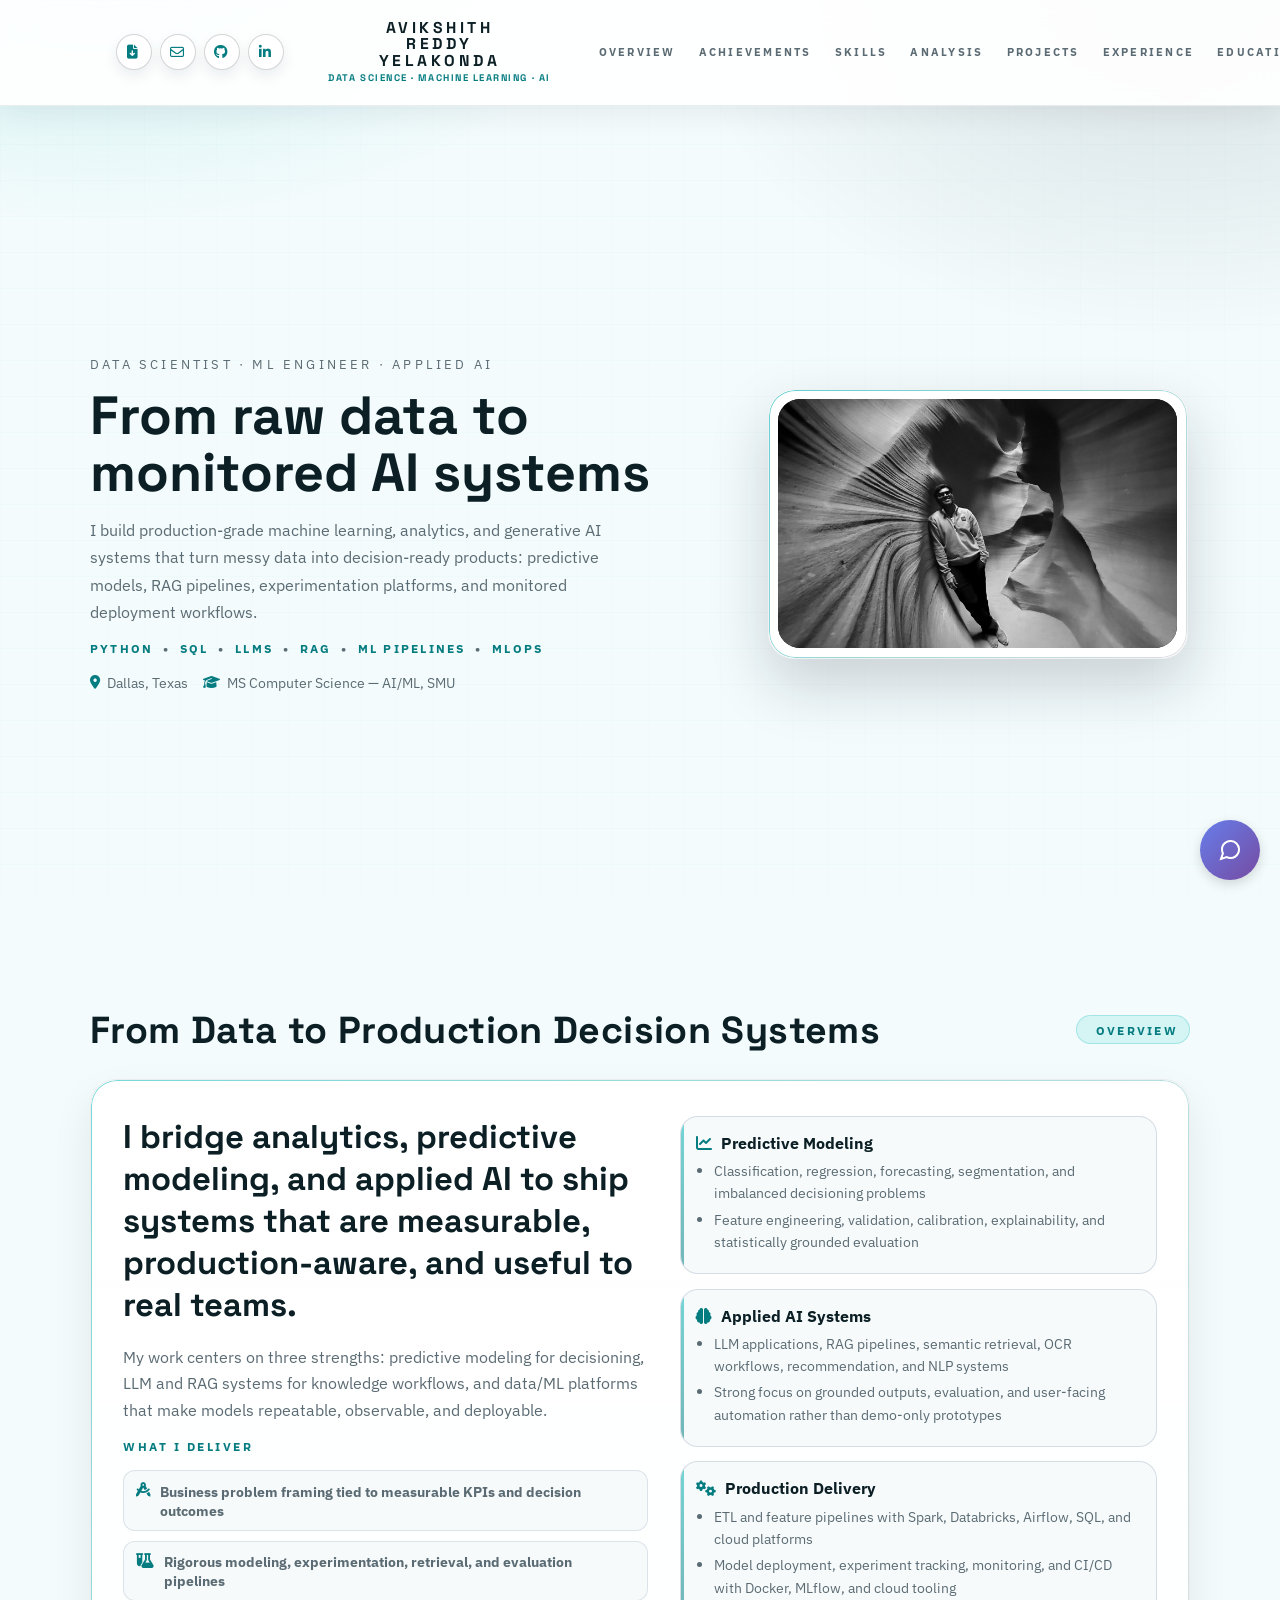
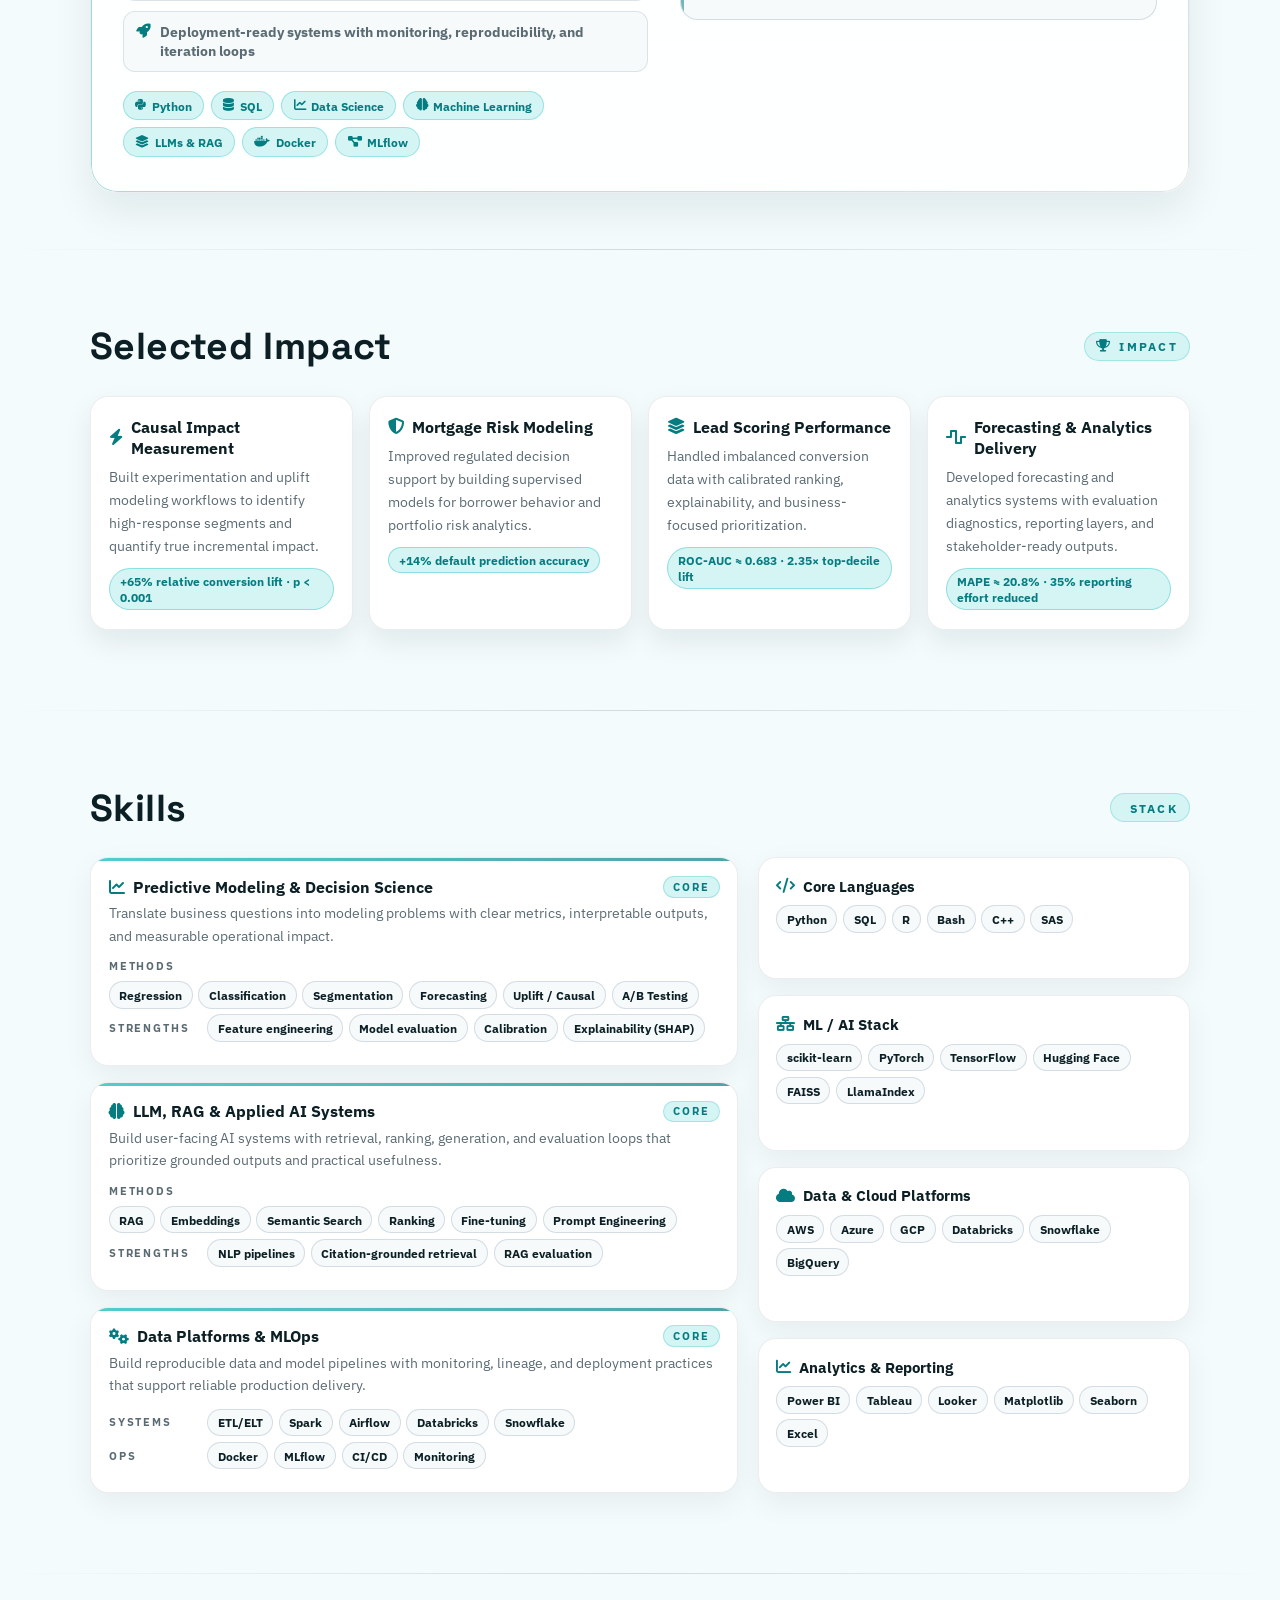
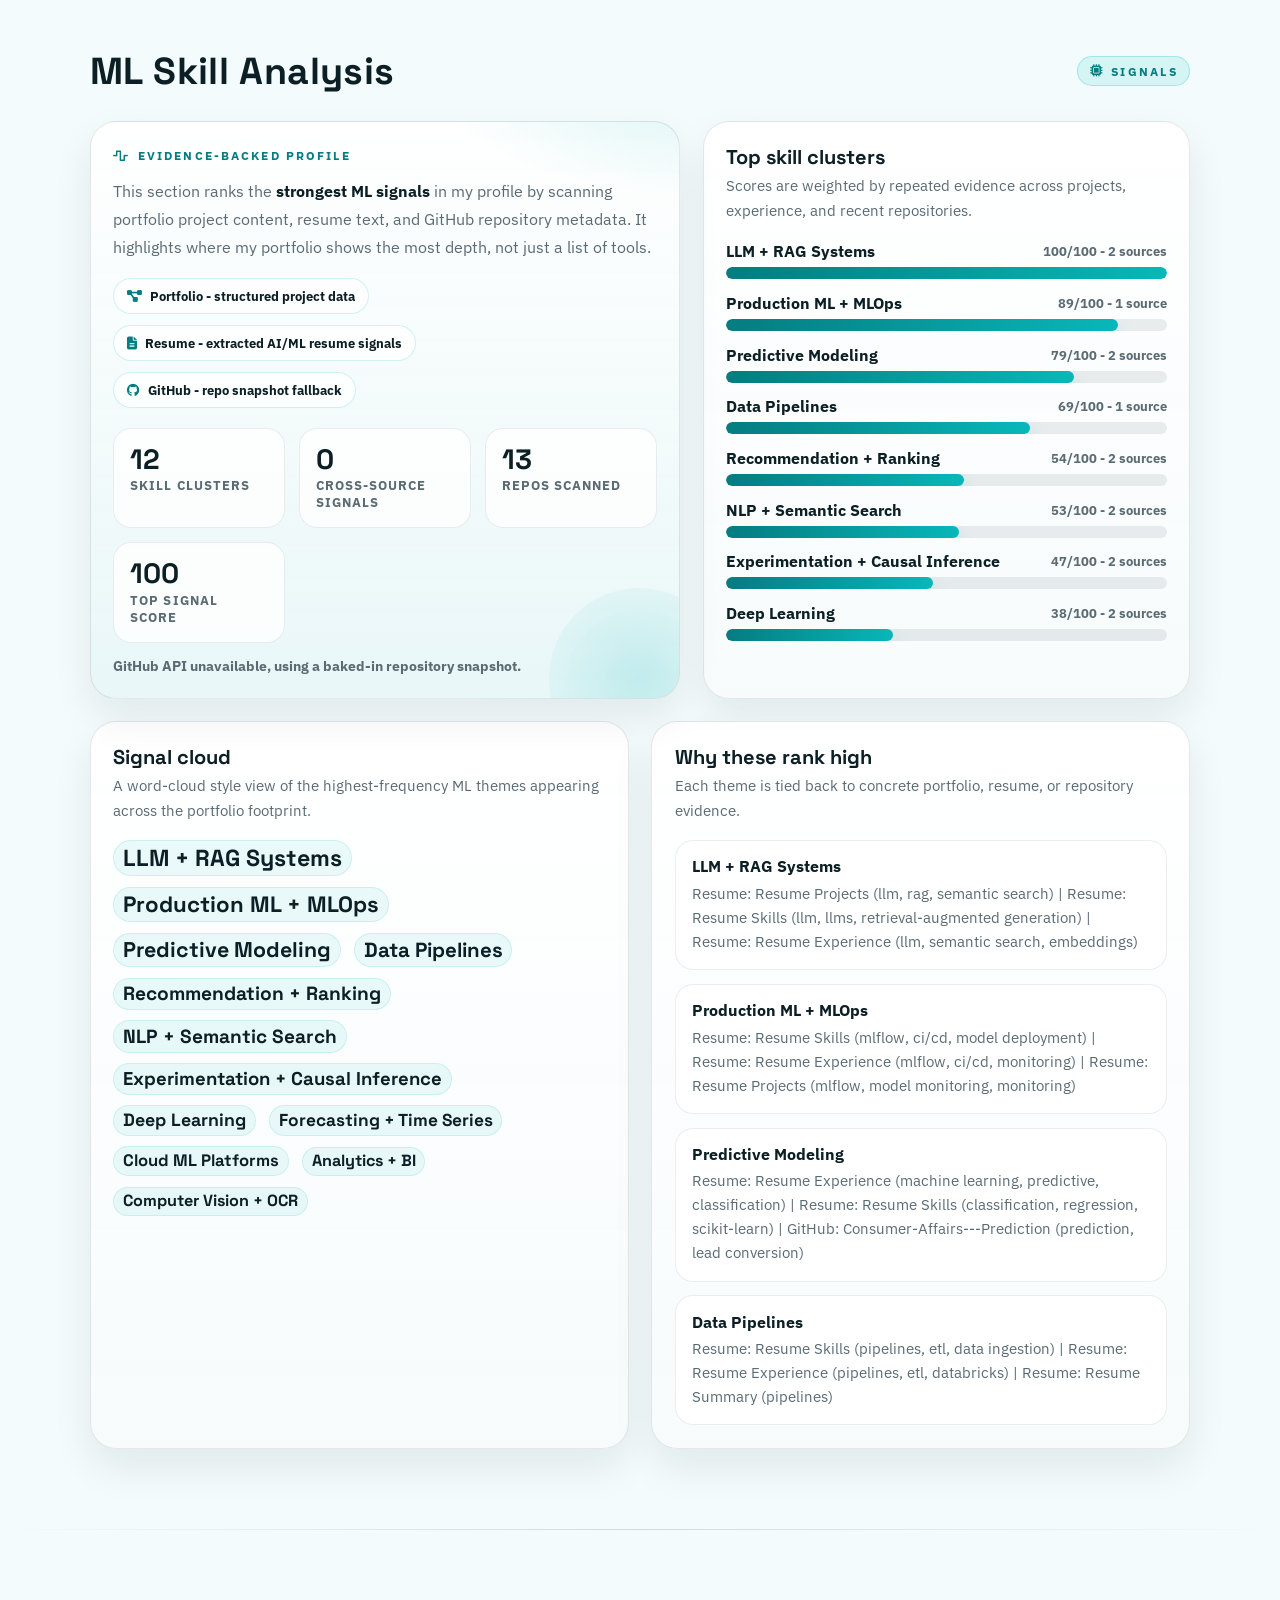
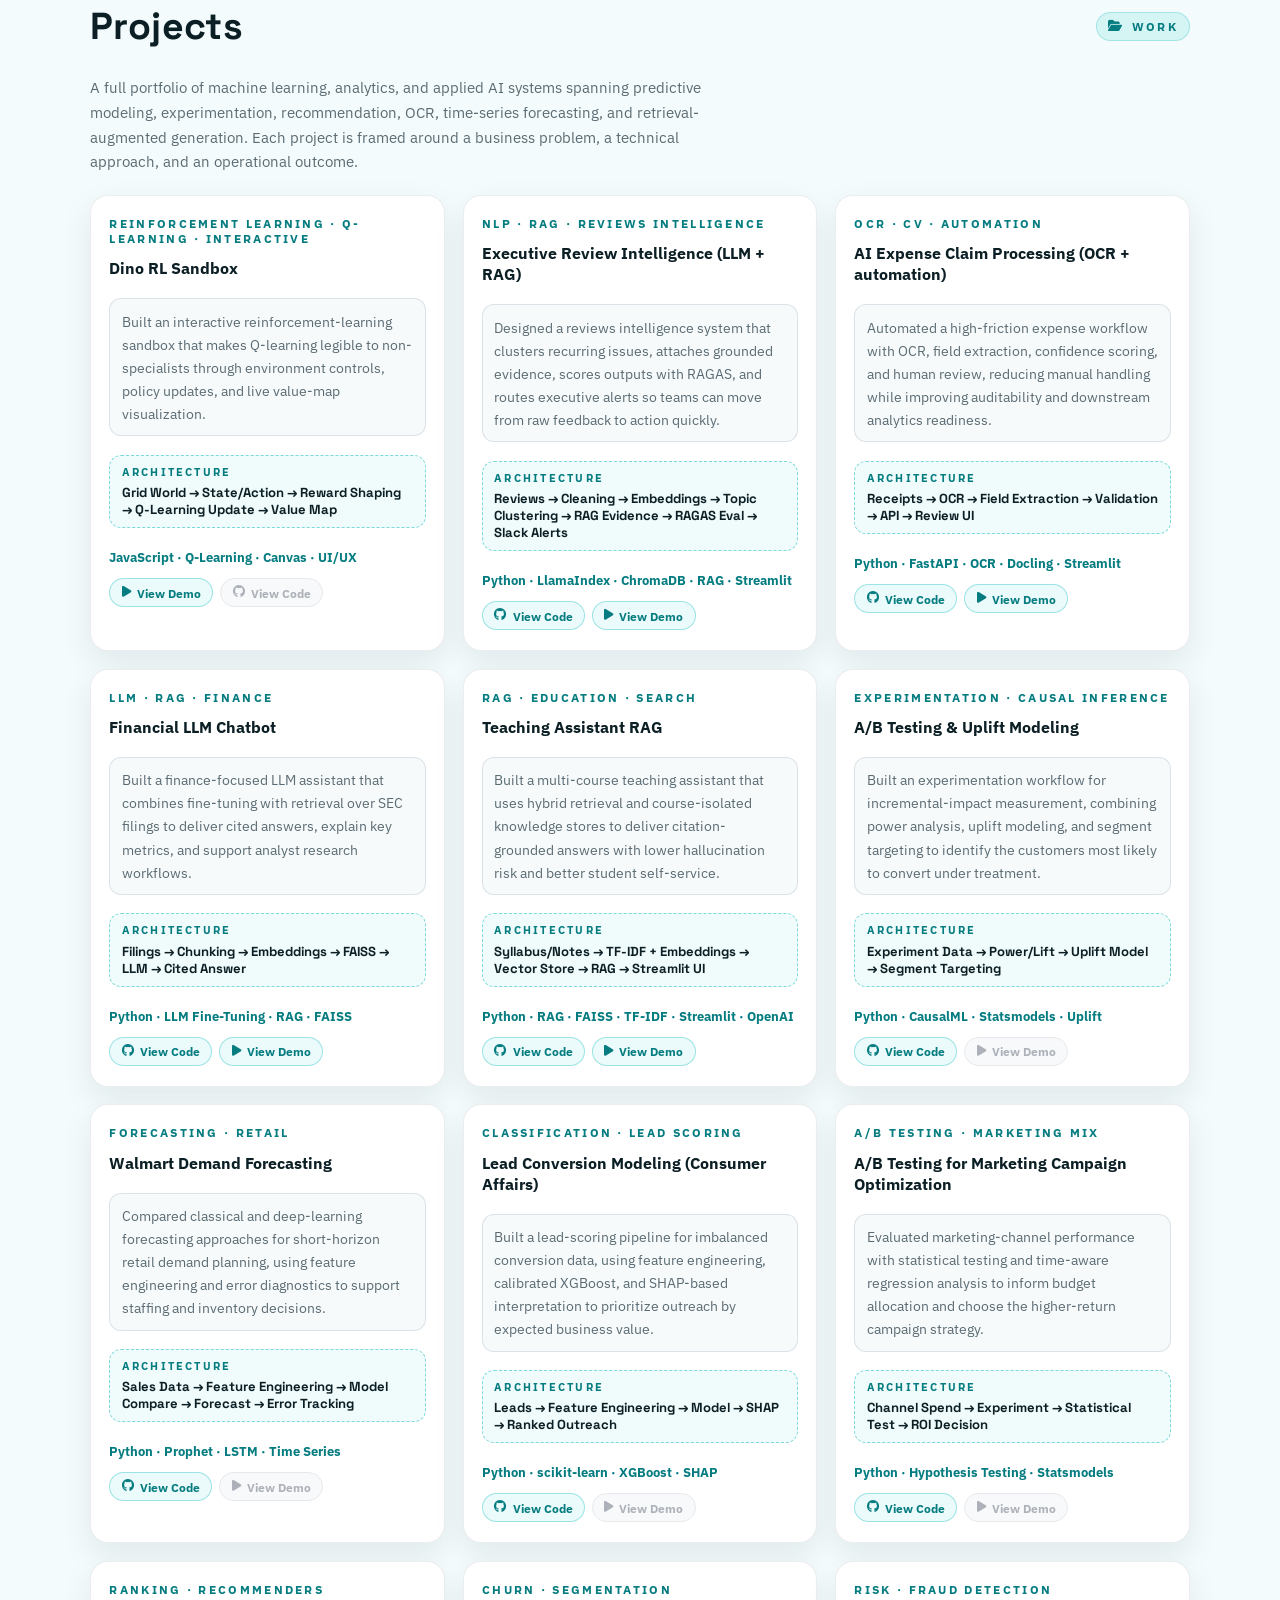
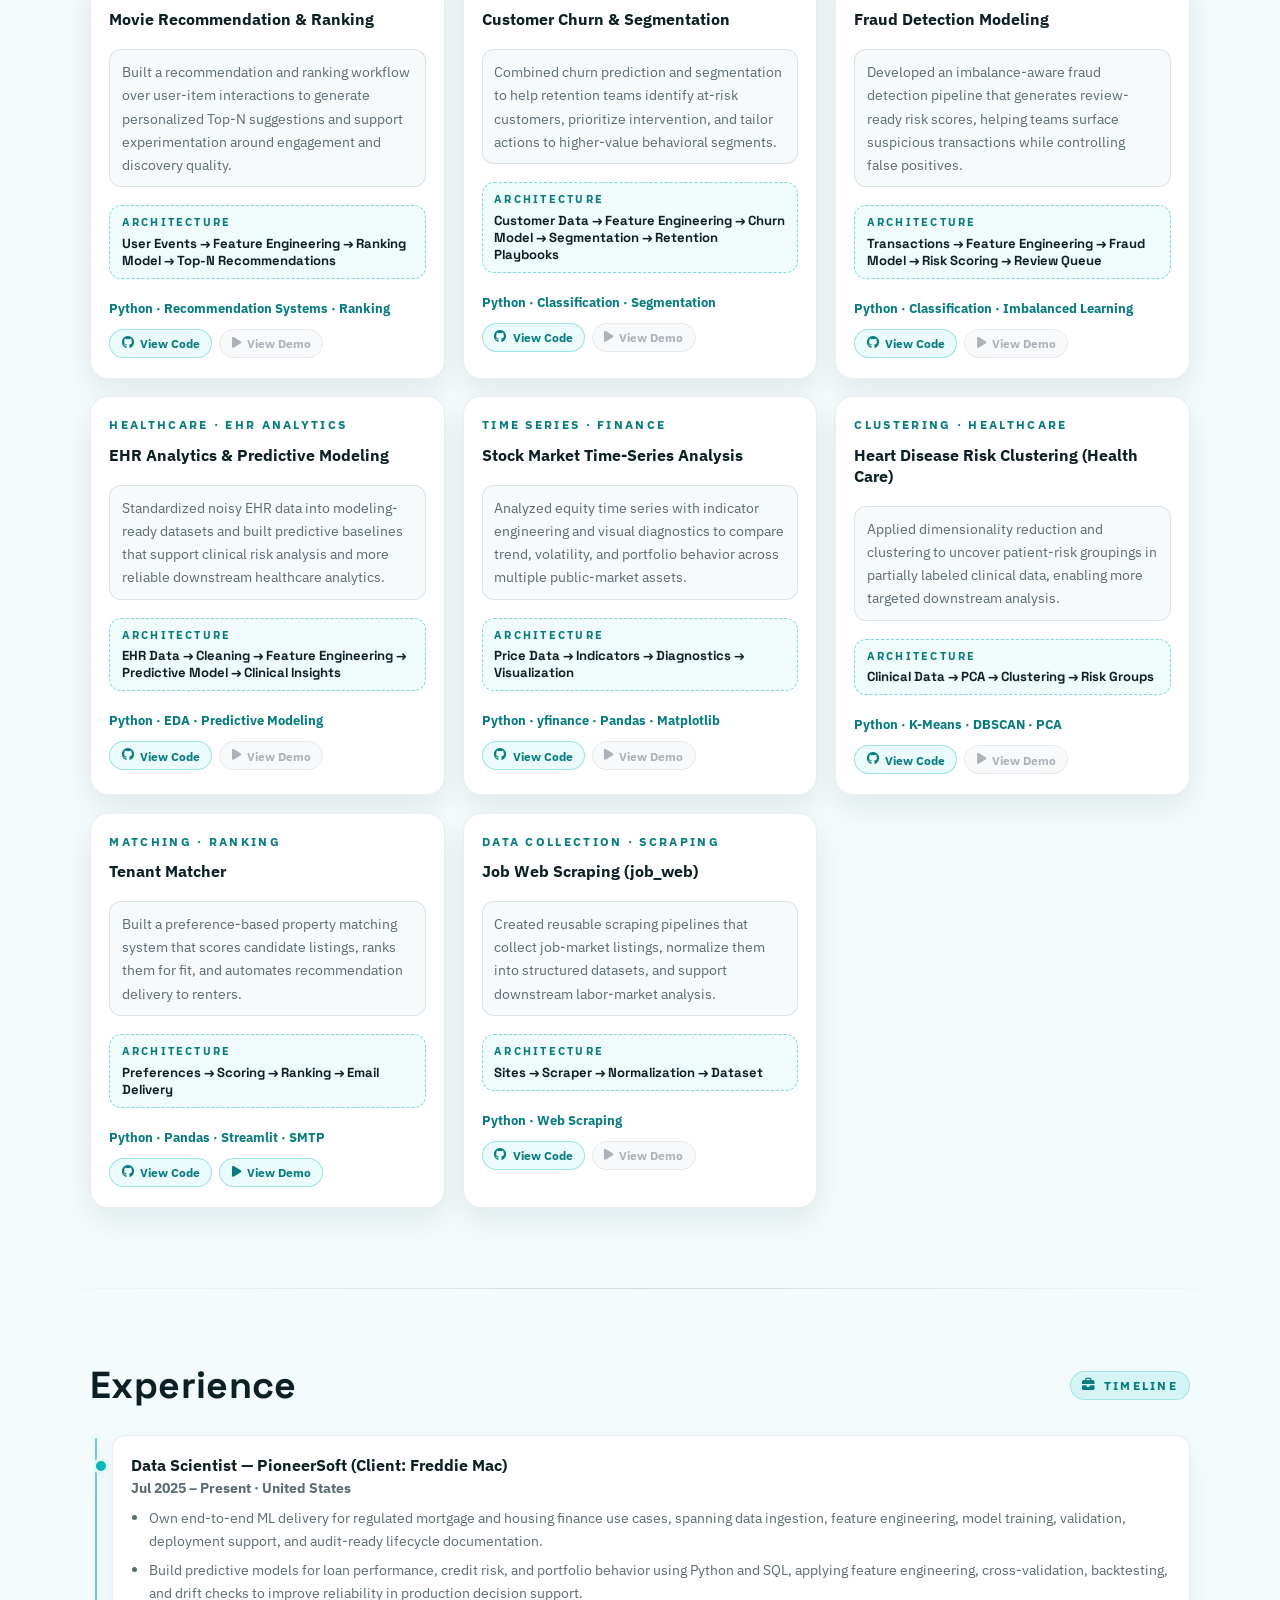
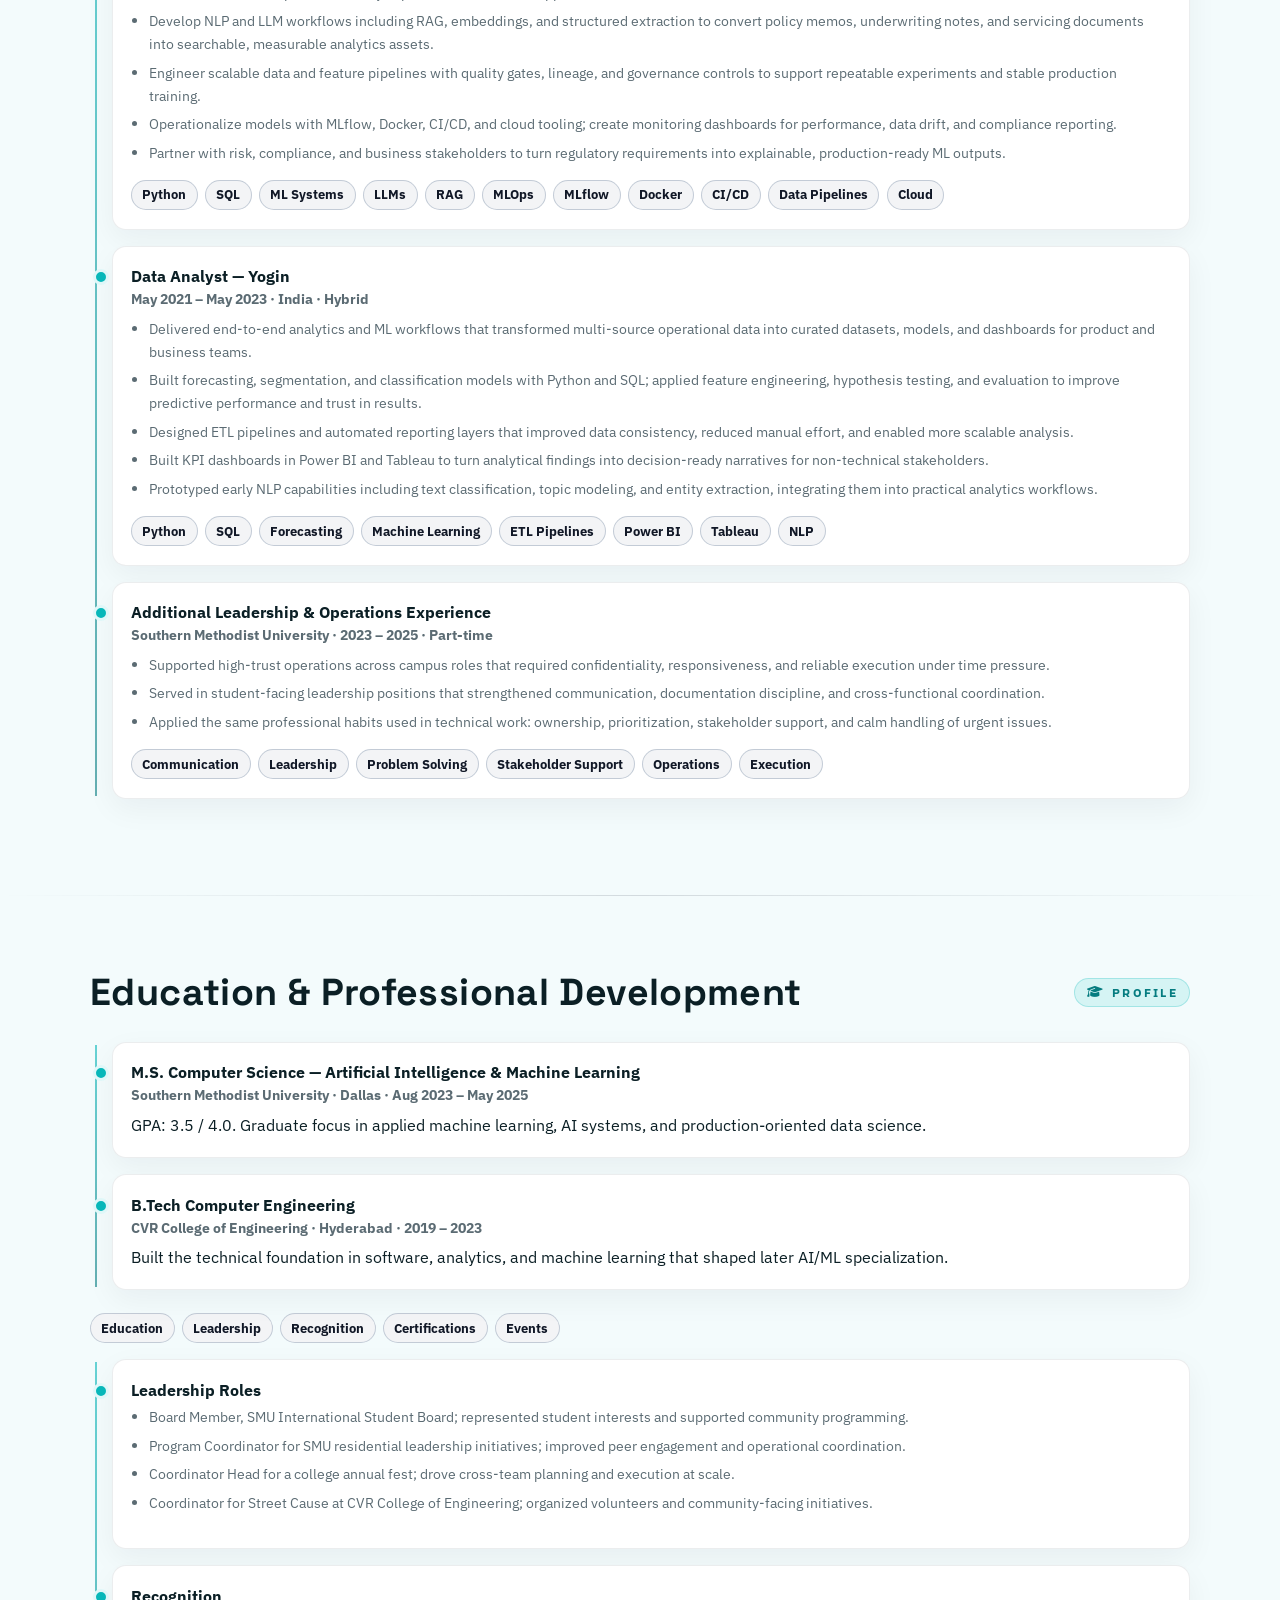
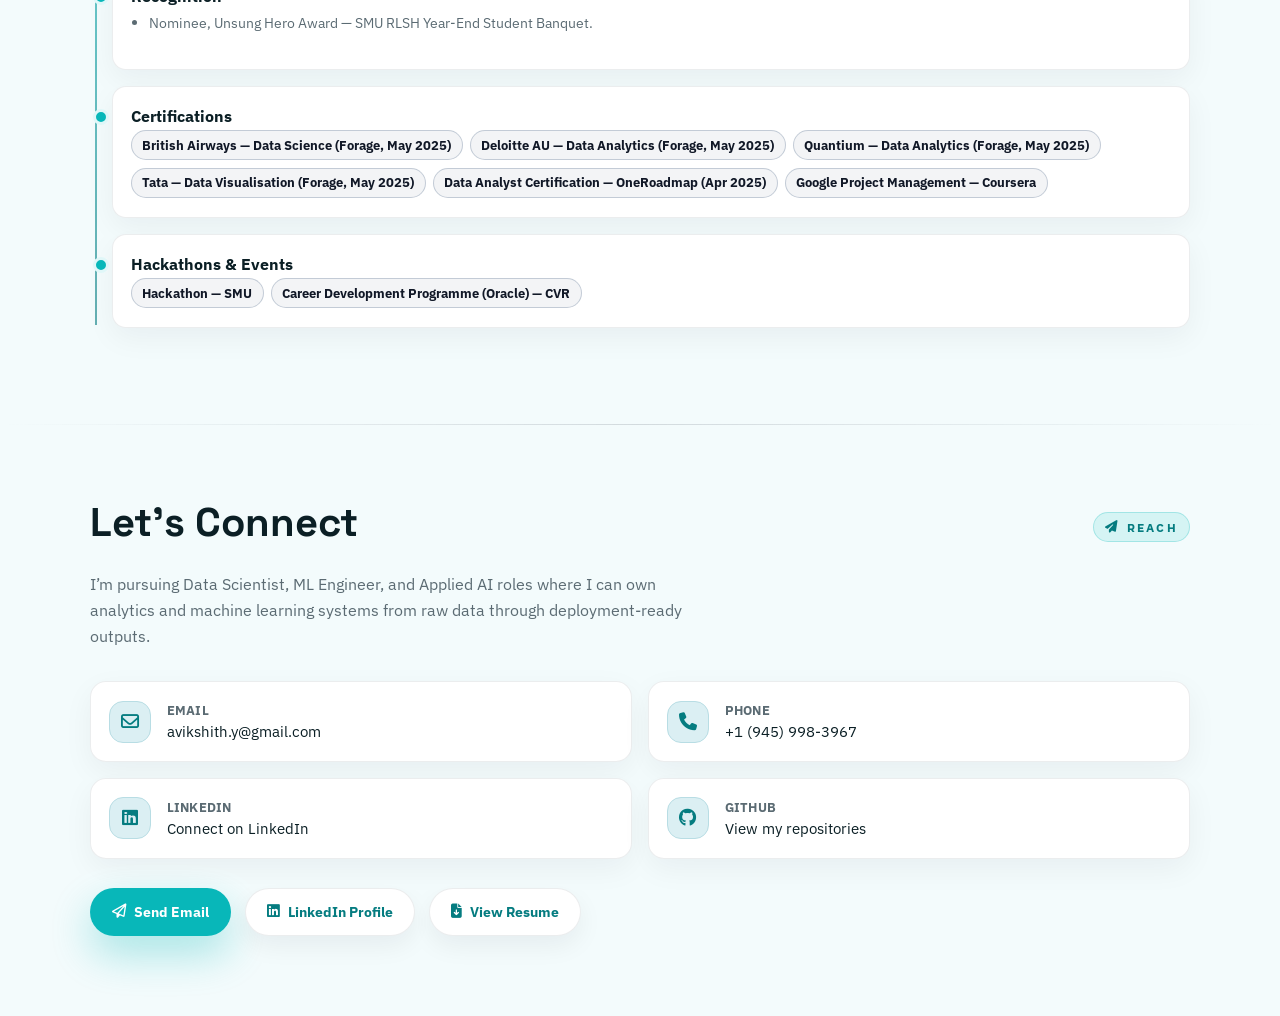
==== commit 2cbee38a: "Improve chatbot retrieval flow and frontend behavior" ====
--- a/index.html
+++ b/index.html
@@ -2669,7 +2669,7 @@
 <!-- AI Chatbot Widget Configuration -->
 <script>
   window.chatbotConfig = {
-    backendUrl: '',
+    backendUrl: window.CHATBOT_BACKEND_URL || '',
     theme: 'light',
     position: 'bottom-right',
     includeSources: true
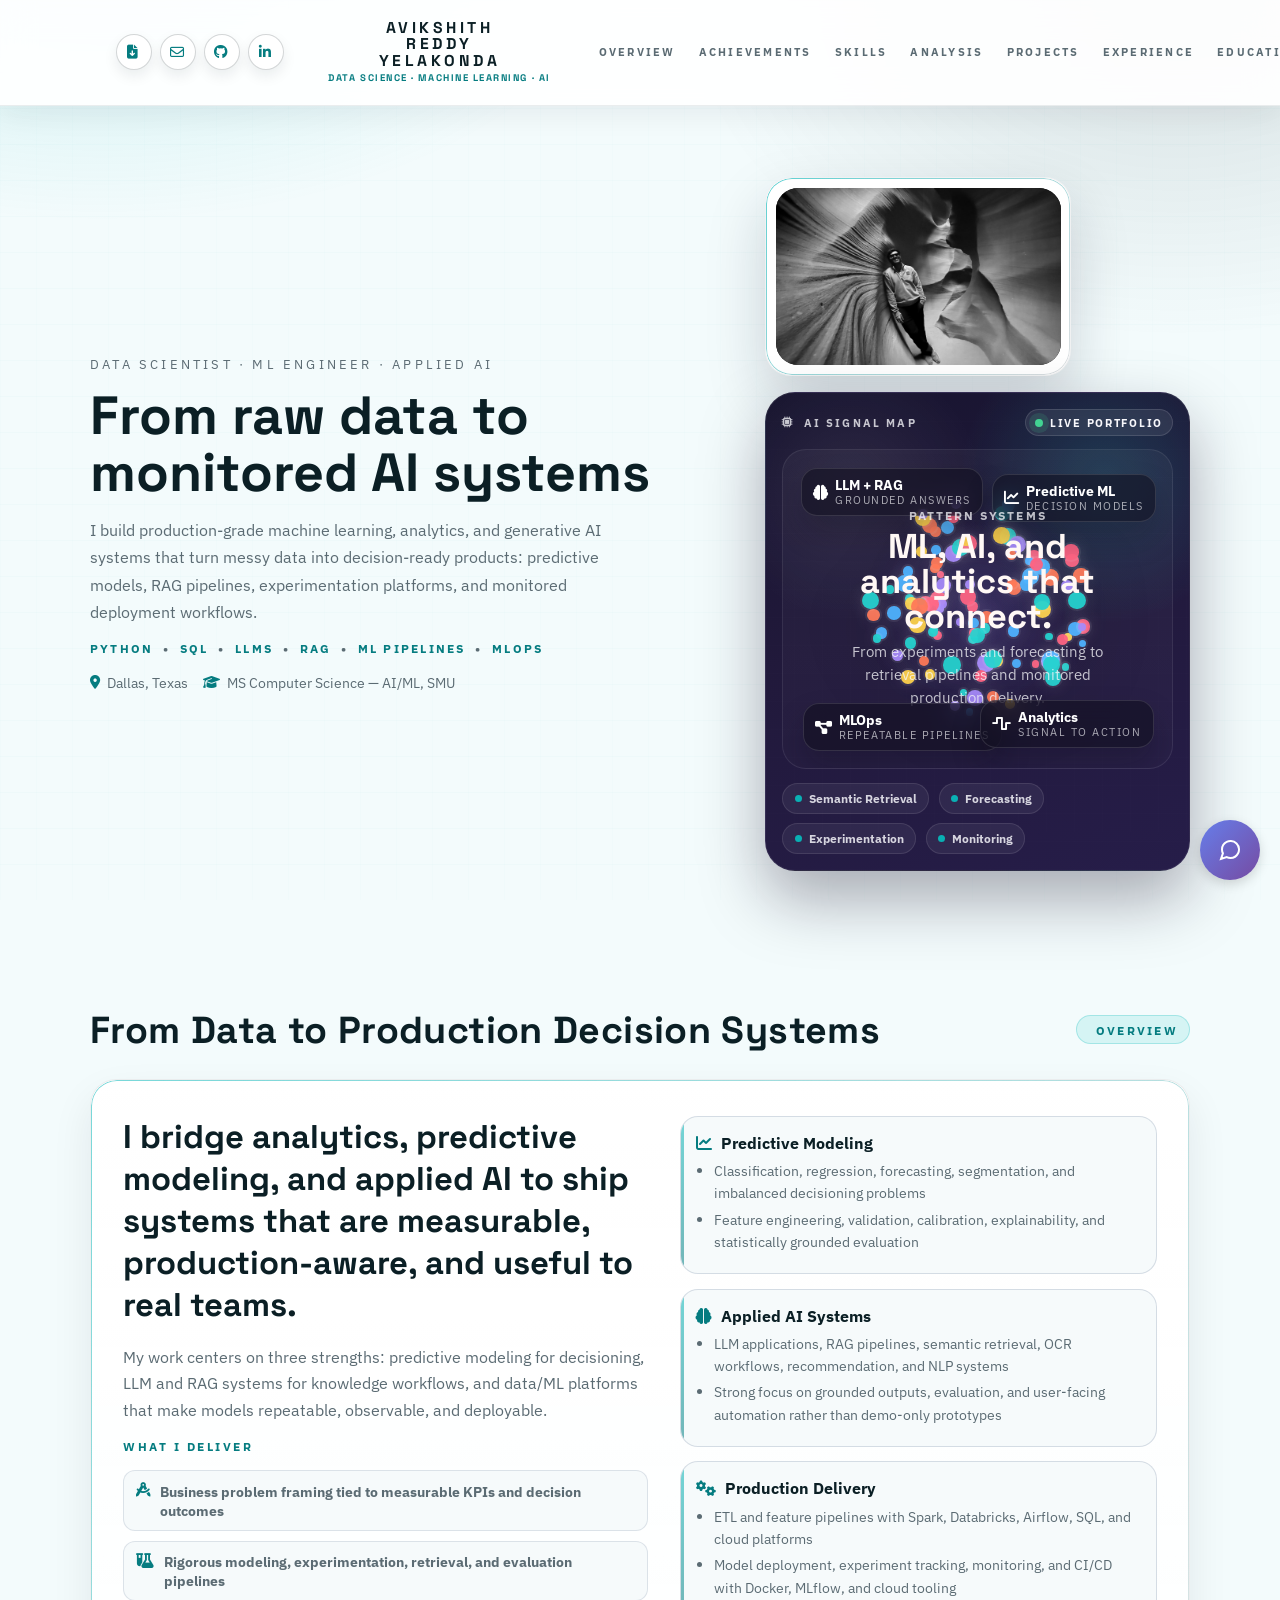
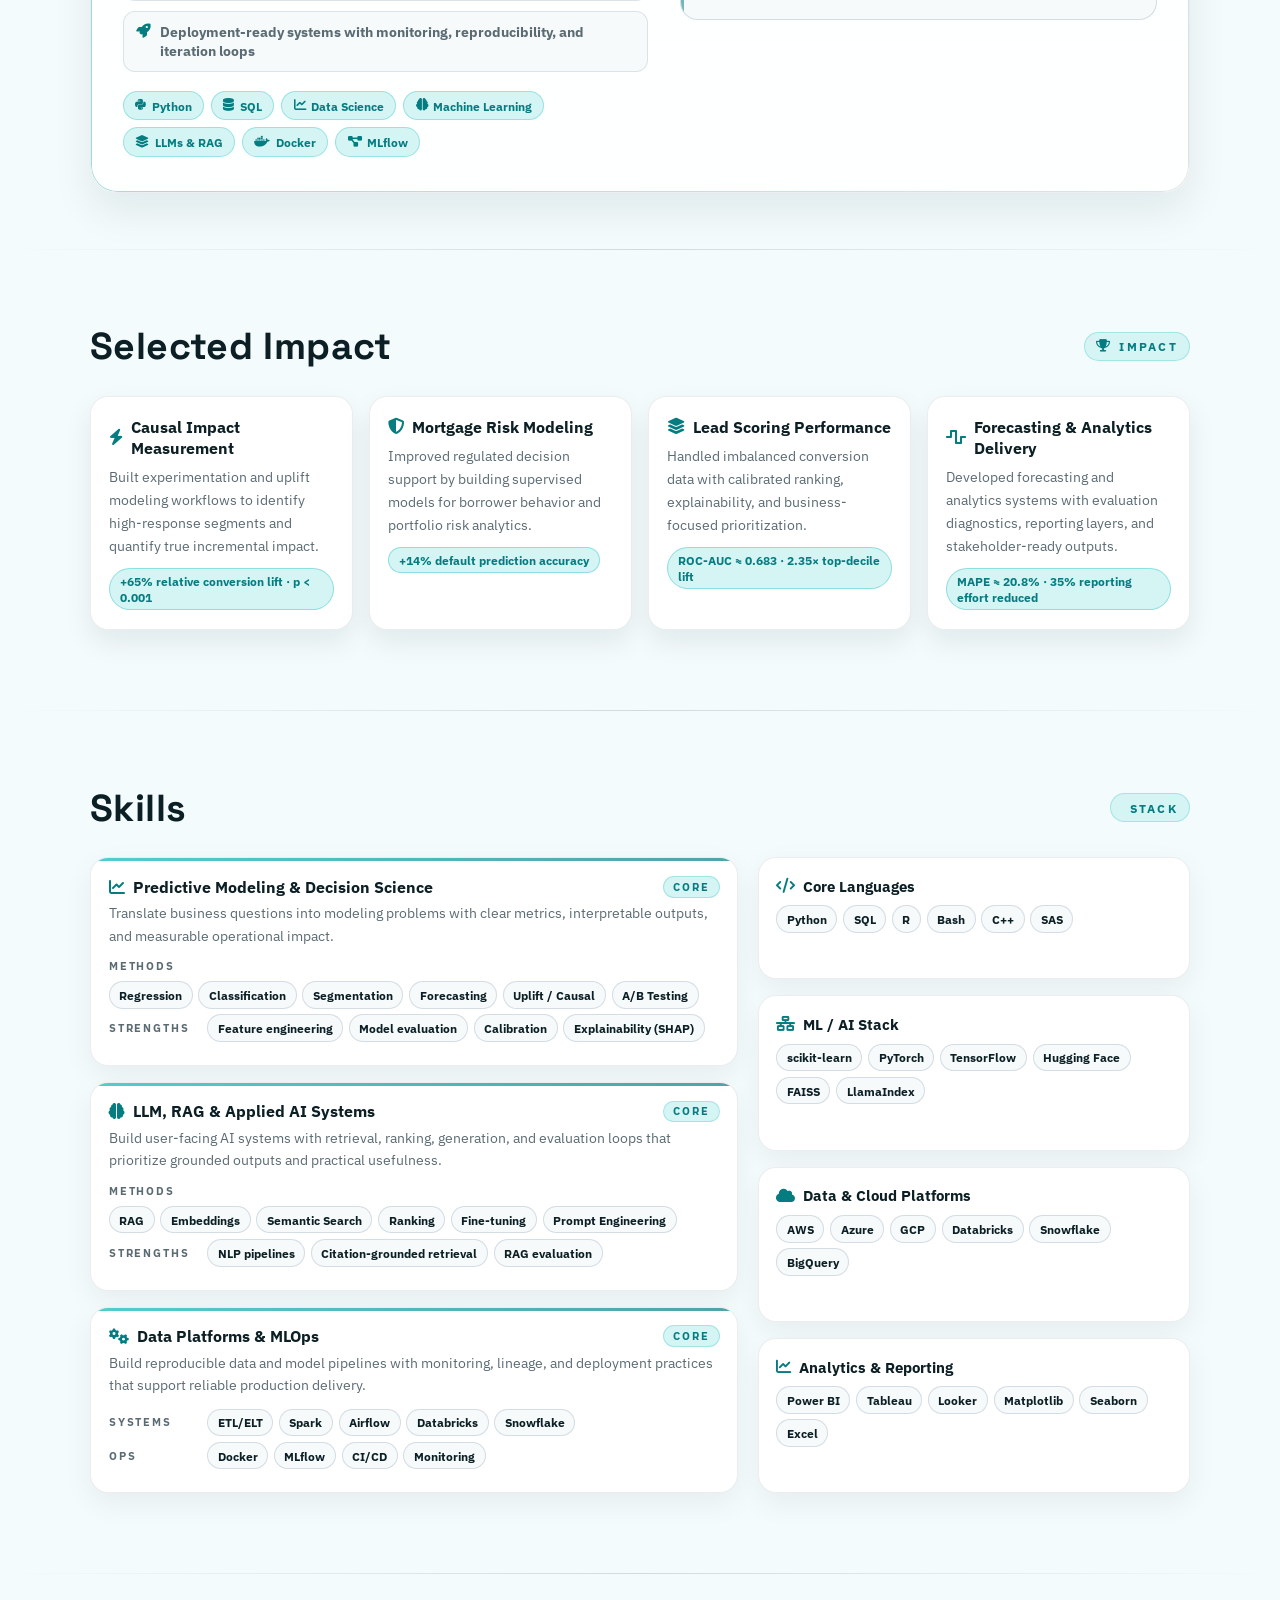
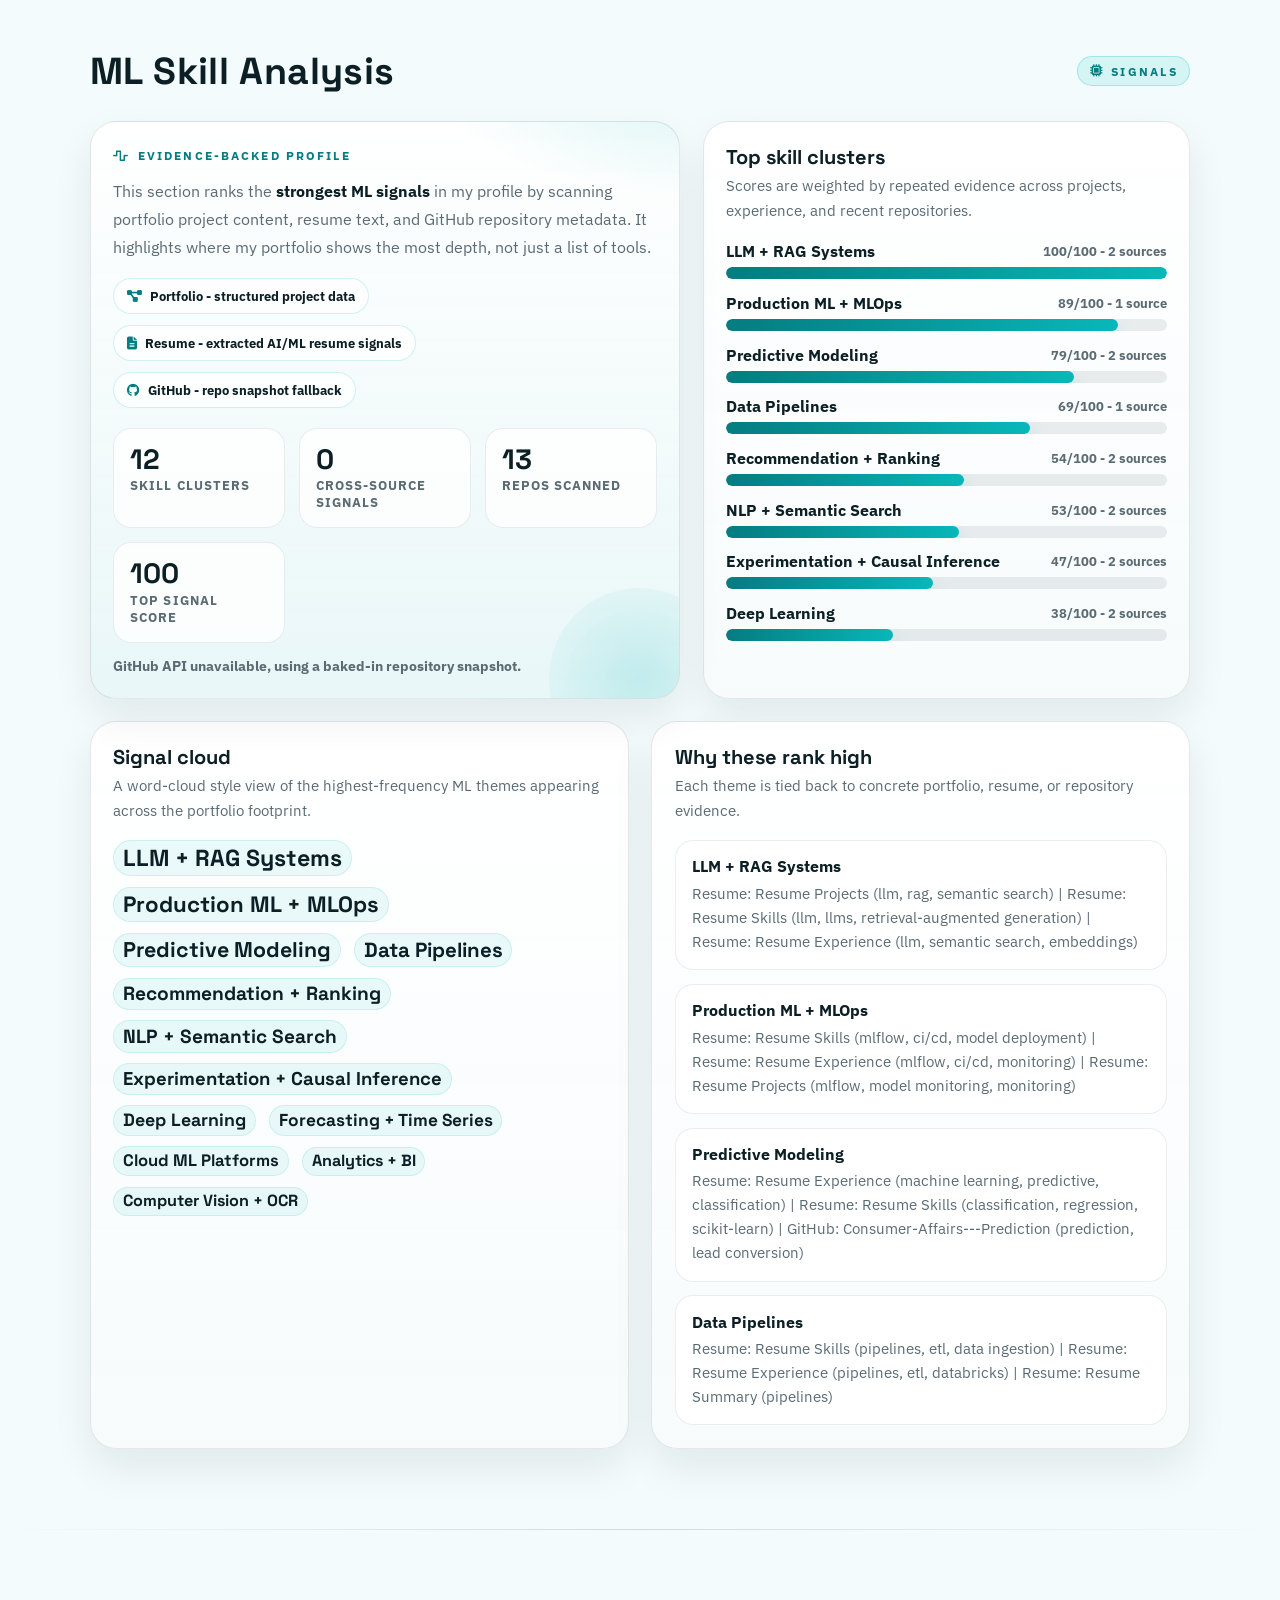
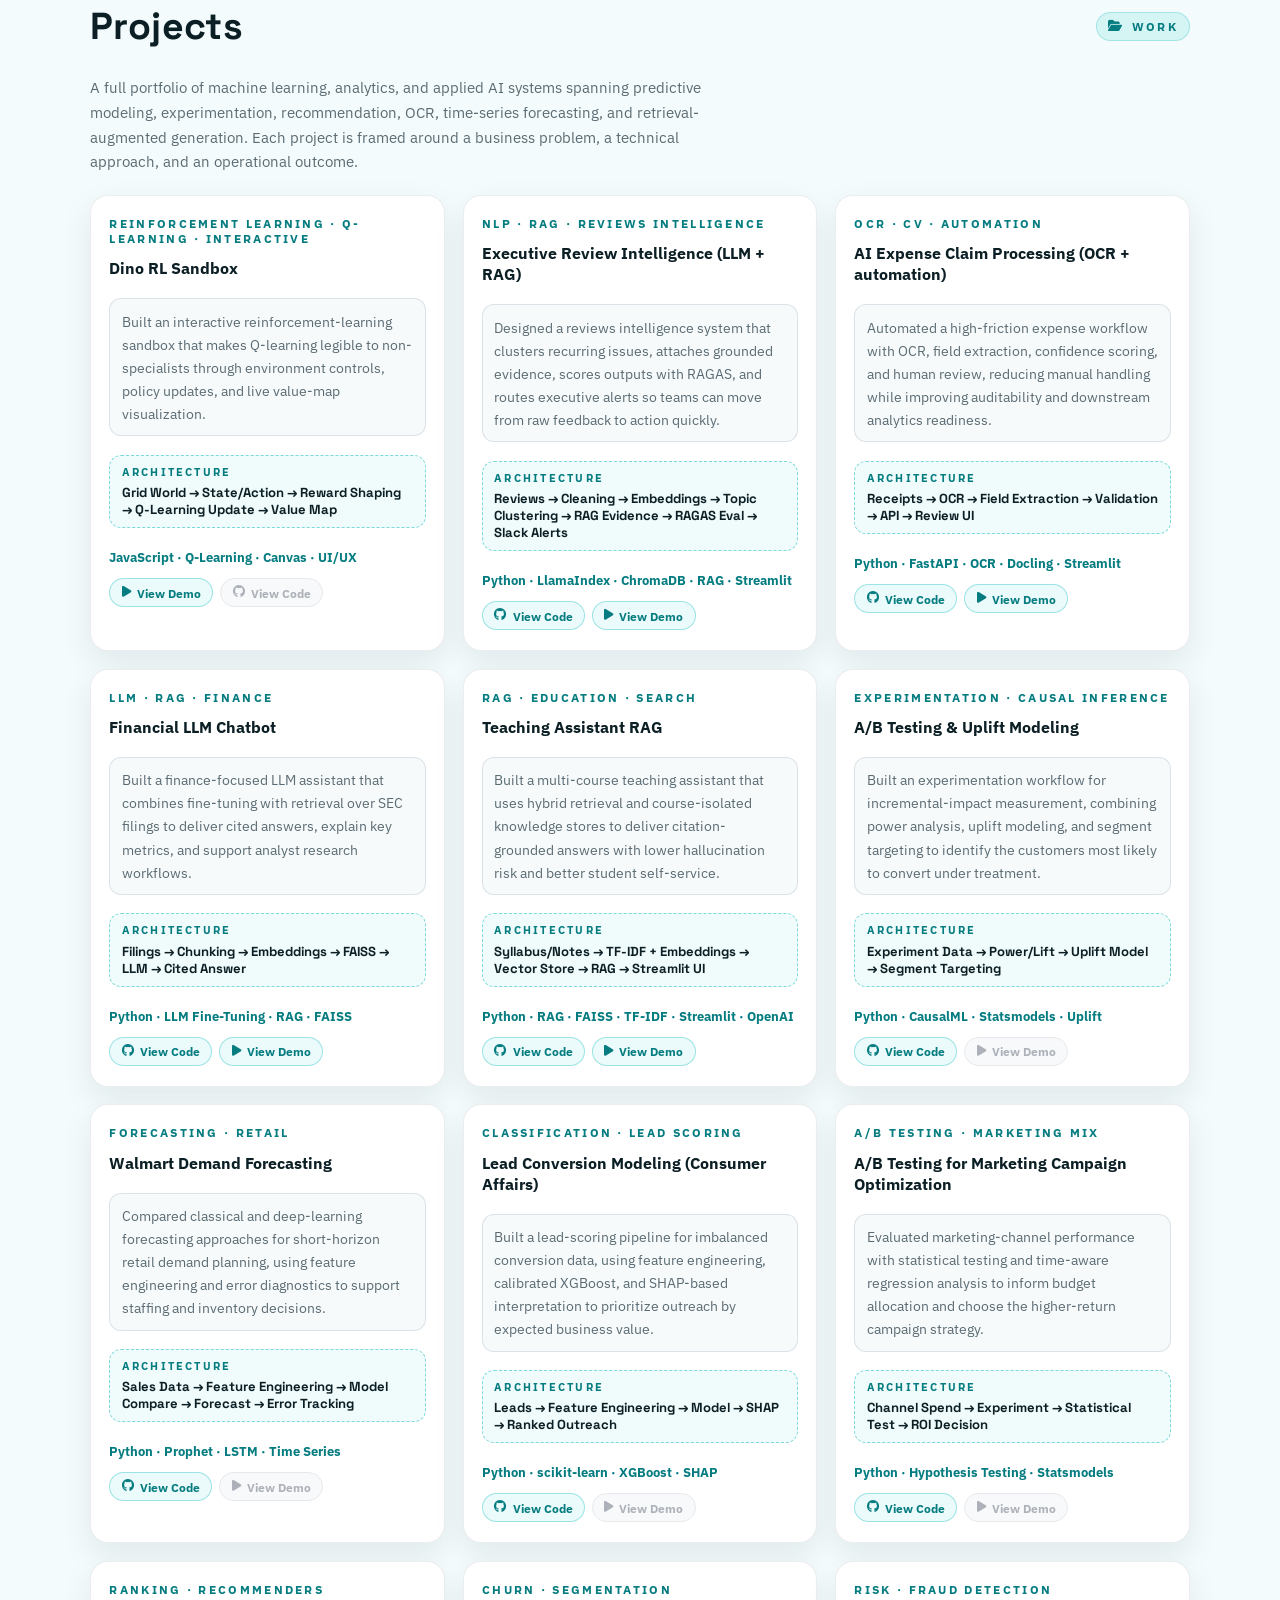
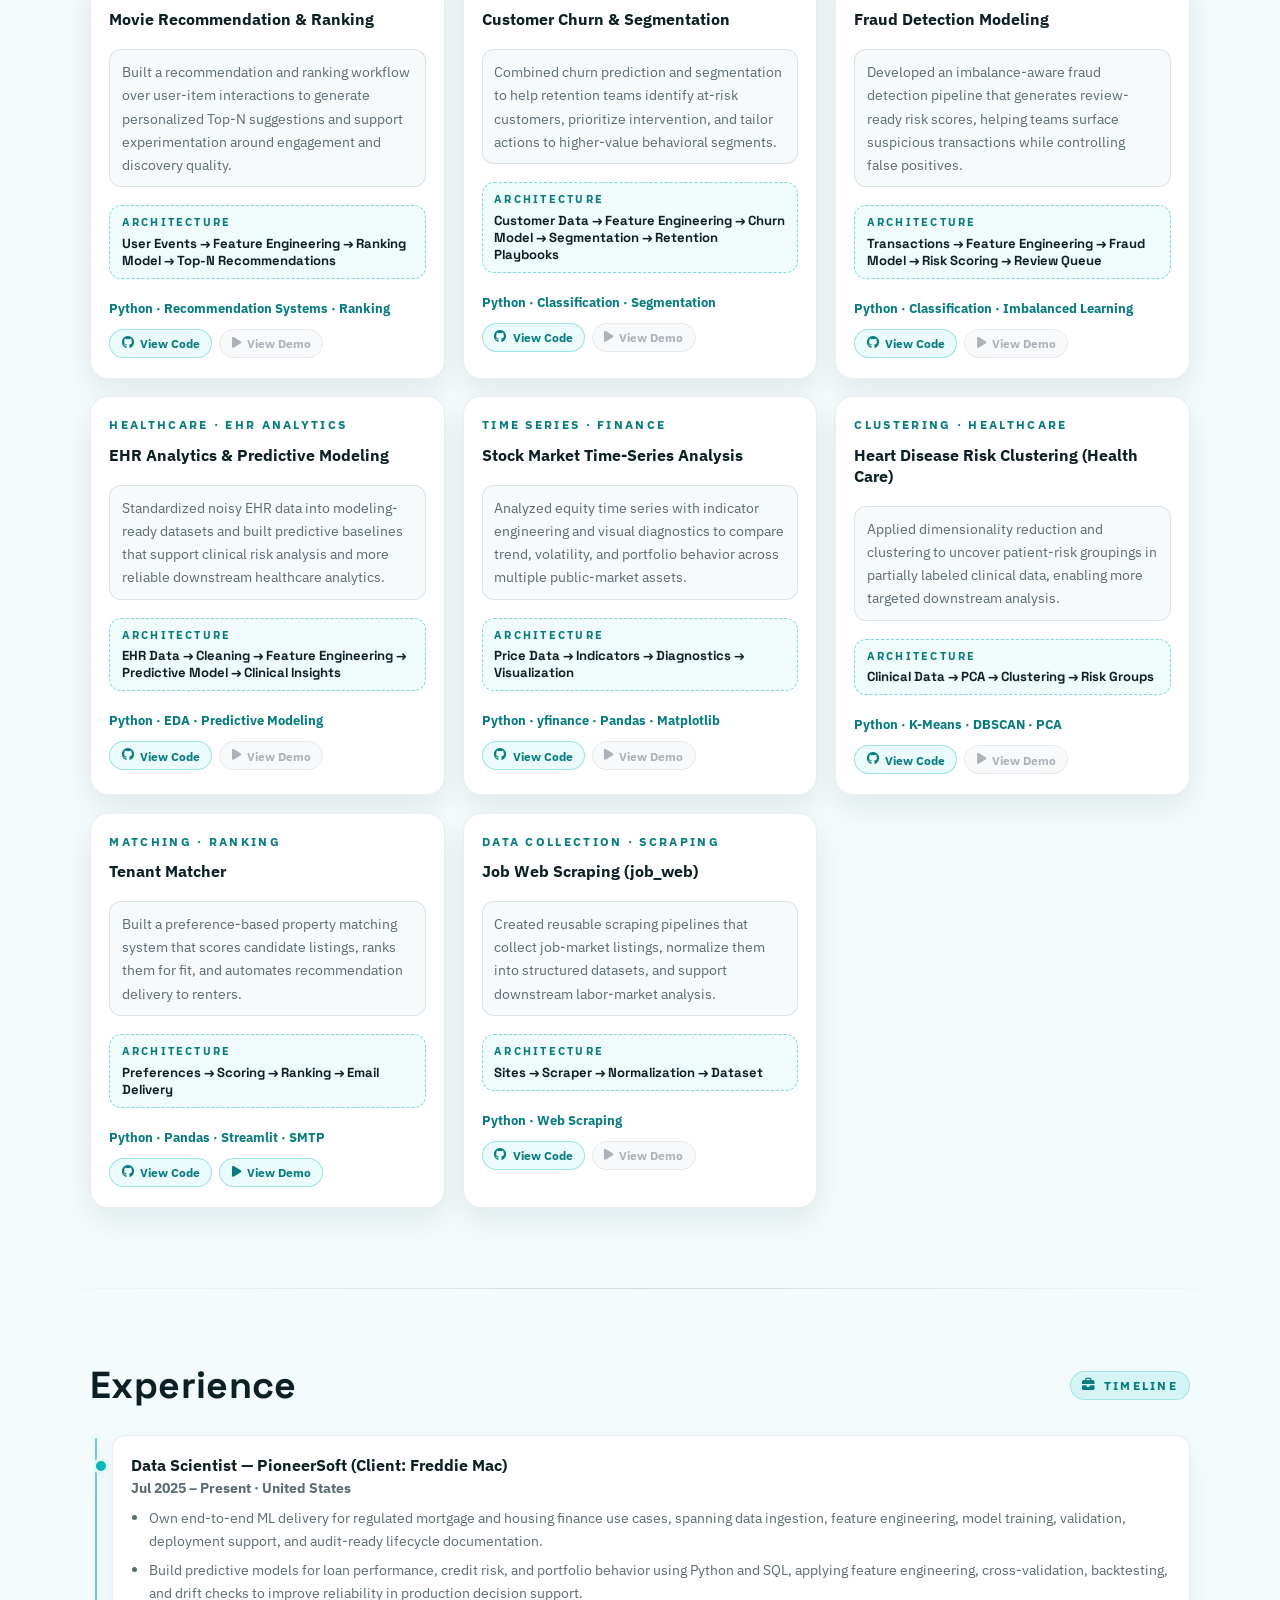
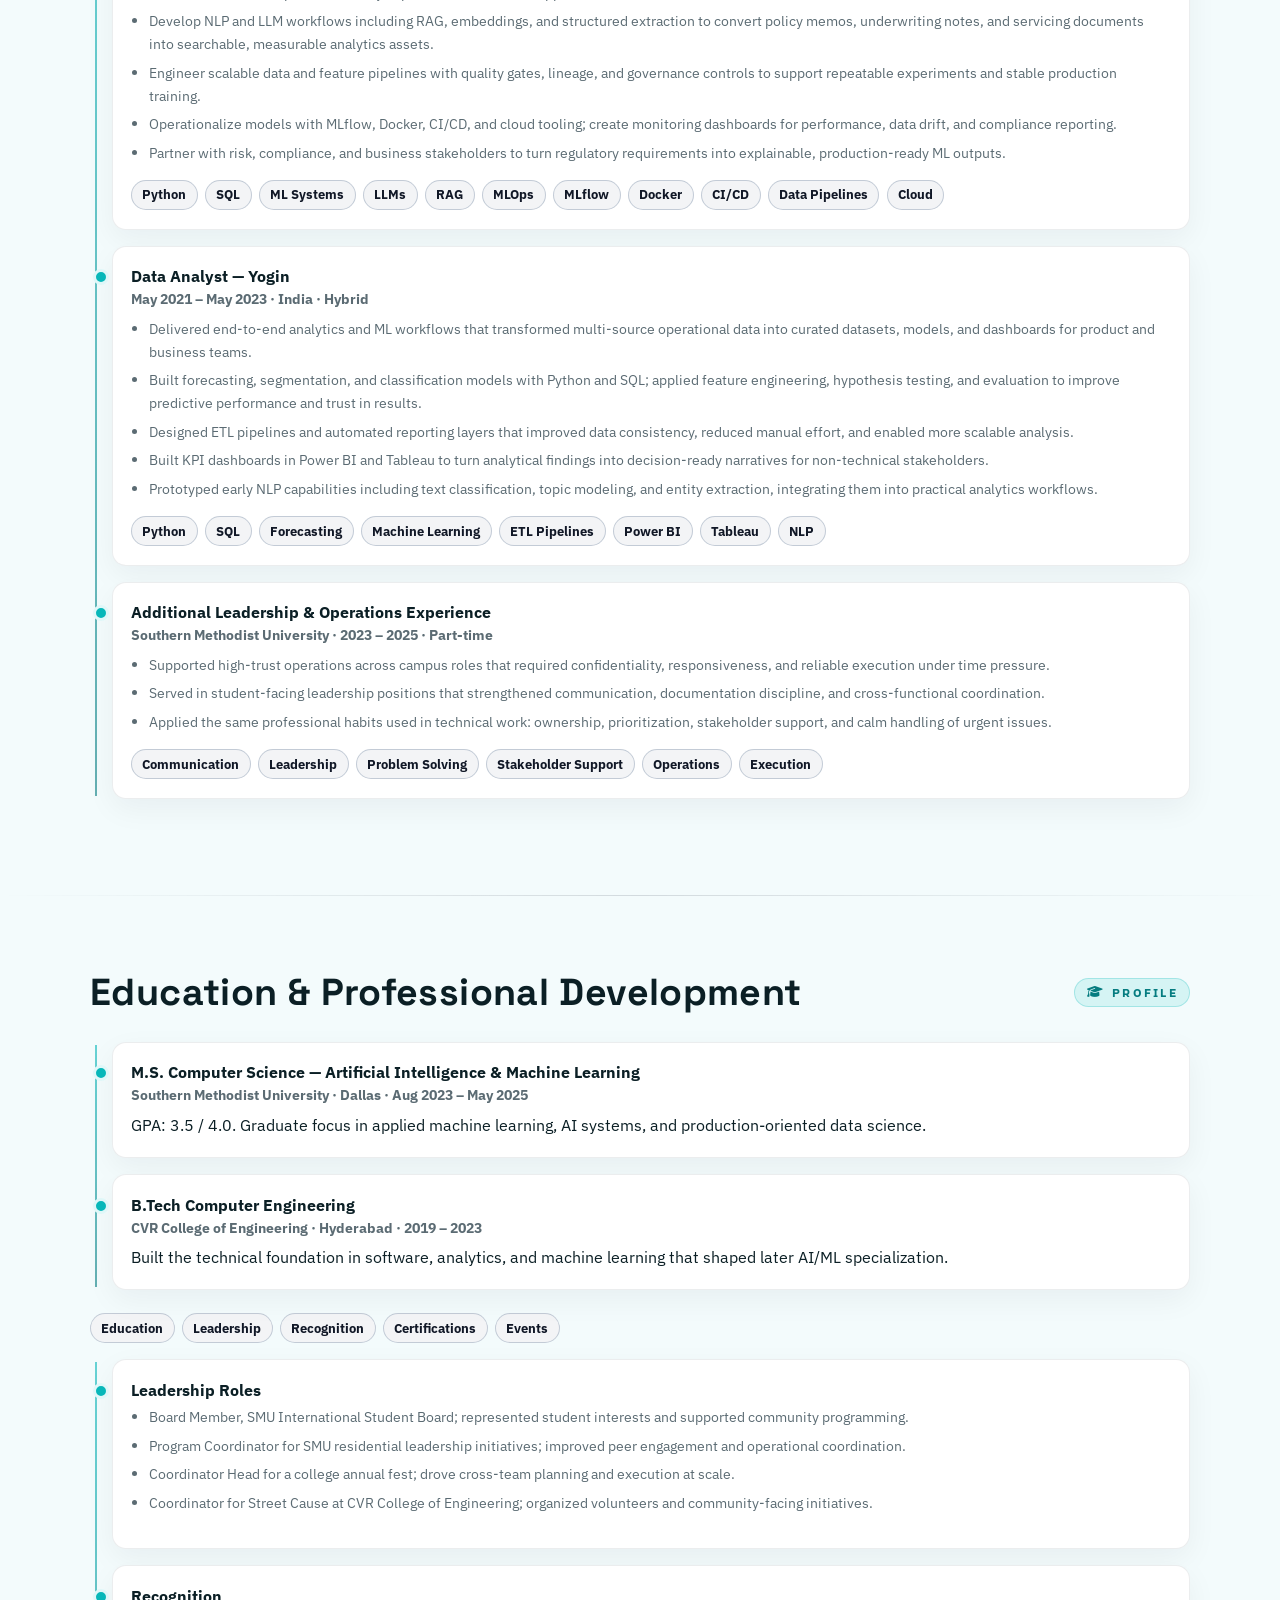
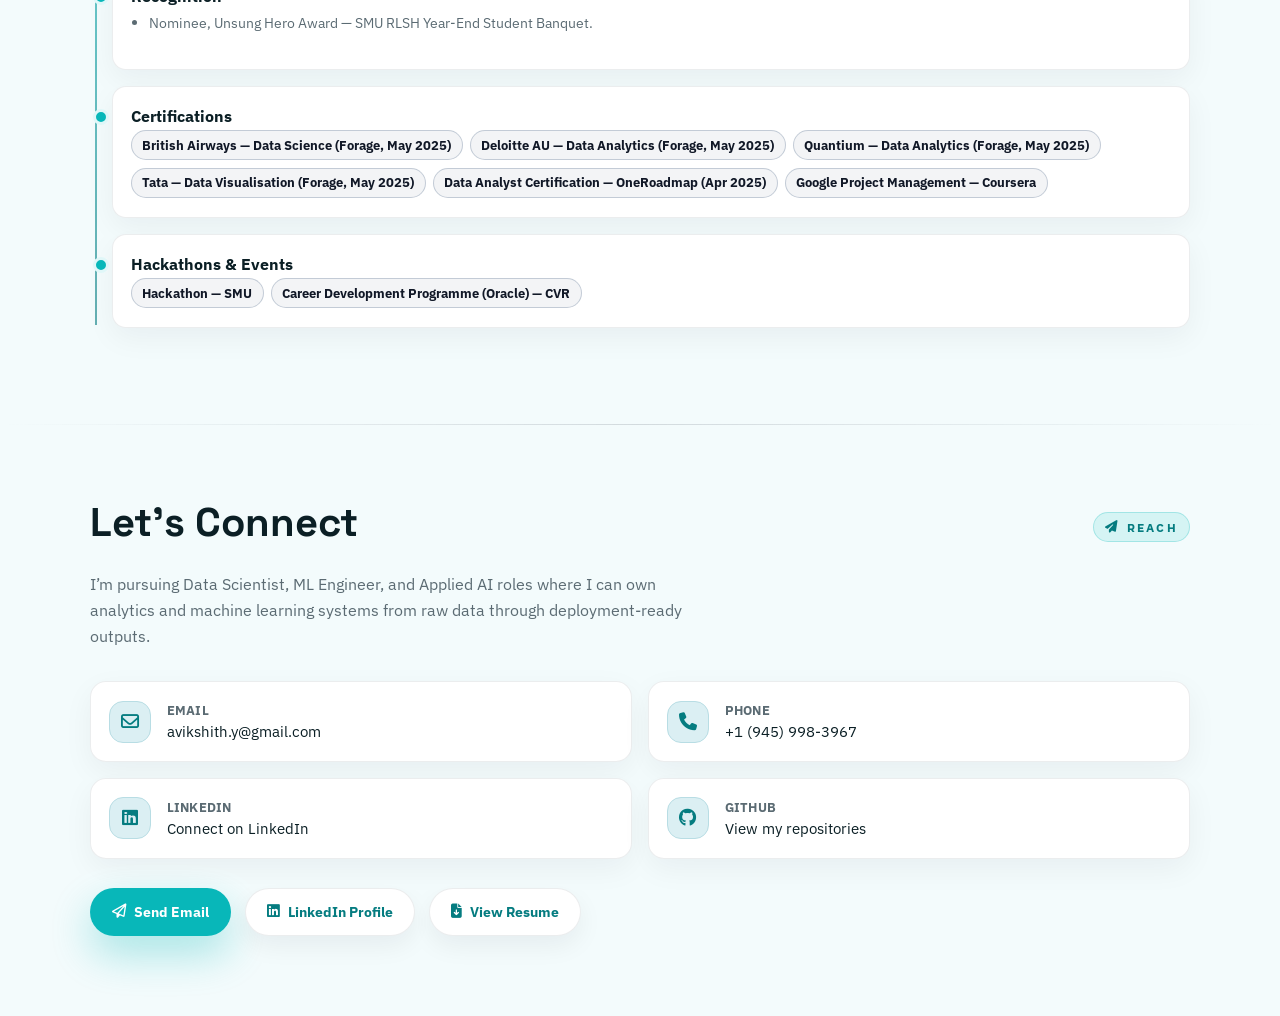
==== commit 637e56f0: "Add AI signal map hero to portfolio" ====
--- a/index.html
+++ b/index.html
@@ -344,9 +344,17 @@
     }
     .hero-meta-item i{color:var(--accent-dark);}
 
+    .hero-visual-stack{
+      width:100%;
+      max-width:440px;
+      margin:0 auto;
+      display:grid;
+      gap:1rem;
+      justify-items:stretch;
+    }
     .hero-photo-card{
-      max-width:420px;
-      margin:0 auto;
+      width:72%;
+      margin:0 auto 0 0;
       background:var(--surface);
       border-radius:26px;
       padding:.6rem;
@@ -408,6 +416,242 @@
       filter:grayscale(100%);
     }
 
+    .hero-ai-card{
+      position:relative;
+      overflow:hidden;
+      border-radius:30px;
+      padding:1rem;
+      background:
+        radial-gradient(circle at 20% 20%, rgba(255,255,255,.08), transparent 26%),
+        radial-gradient(circle at 80% 18%, rgba(38,211,208,.18), transparent 28%),
+        linear-gradient(160deg, #17142f 0%, #21193b 44%, #261d49 100%);
+      border:1px solid rgba(255,255,255,.08);
+      box-shadow:0 28px 64px rgba(18,13,36,.34);
+      color:#f7f7fb;
+      isolation:isolate;
+    }
+    .hero-ai-card::before{
+      content:"";
+      position:absolute;
+      inset:0;
+      background:
+        linear-gradient(rgba(255,255,255,.05) 1px, transparent 1px),
+        linear-gradient(90deg, rgba(255,255,255,.04) 1px, transparent 1px);
+      background-size:28px 28px;
+      opacity:.16;
+      pointer-events:none;
+    }
+    .hero-ai-topbar{
+      position:relative;
+      z-index:1;
+      display:flex;
+      align-items:center;
+      justify-content:space-between;
+      gap:1rem;
+      margin-bottom:.8rem;
+    }
+    .hero-ai-topbar .label{
+      display:inline-flex;
+      align-items:center;
+      gap:.5rem;
+      font-size:.68rem;
+      letter-spacing:.2em;
+      text-transform:uppercase;
+      font-weight:800;
+      color:rgba(247,247,251,.78);
+    }
+    .hero-ai-live{
+      display:inline-flex;
+      align-items:center;
+      gap:.45rem;
+      padding:.35rem .55rem;
+      border-radius:999px;
+      font-size:.68rem;
+      letter-spacing:.16em;
+      text-transform:uppercase;
+      font-weight:800;
+      color:#f7f7fb;
+      background:rgba(255,255,255,.08);
+      border:1px solid rgba(255,255,255,.12);
+      backdrop-filter:blur(10px);
+    }
+    .hero-ai-live::before{
+      content:"";
+      width:8px;
+      height:8px;
+      border-radius:50%;
+      background:#42d392;
+      box-shadow:0 0 0 6px rgba(66,211,146,.14);
+    }
+    .hero-ai-stage{
+      position:relative;
+      min-height:320px;
+      border-radius:24px;
+      overflow:hidden;
+      background:
+        radial-gradient(circle at 50% 50%, rgba(255,255,255,.05), transparent 42%),
+        linear-gradient(180deg, rgba(255,255,255,.04), rgba(255,255,255,.02));
+      border:1px solid rgba(255,255,255,.08);
+    }
+    .hero-signal-cloud{
+      position:absolute;
+      inset:0;
+      pointer-events:none;
+      filter:drop-shadow(0 18px 32px rgba(0,0,0,.22));
+    }
+    .hero-signal-glow{
+      position:absolute;
+      inset:18% 20%;
+      border-radius:50%;
+      background:radial-gradient(circle, rgba(112,88,255,.2), rgba(112,88,255,0) 68%);
+      filter:blur(18px);
+      opacity:.9;
+      pointer-events:none;
+    }
+    .hero-ai-node{
+      --size:12px;
+      --drift-x:0px;
+      --drift-y:0px;
+      --duration:7s;
+      --delay:0s;
+      position:absolute;
+      width:var(--size);
+      height:var(--size);
+      margin-left:calc(var(--size) / -2);
+      margin-top:calc(var(--size) / -2);
+      border-radius:50%;
+      background:var(--node-color, #5eead4);
+      box-shadow:0 0 0 2px rgba(255,255,255,.08), 0 0 18px rgba(255,255,255,.18);
+      opacity:.94;
+      animation:heroNodeFloat var(--duration) ease-in-out infinite;
+      animation-delay:var(--delay);
+    }
+    .hero-ai-copy{
+      position:absolute;
+      inset:50% auto auto 50%;
+      transform:translate(-50%, -50%);
+      width:min(68%, 280px);
+      text-align:center;
+      z-index:1;
+    }
+    .hero-ai-eyebrow{
+      display:block;
+      margin-bottom:.35rem;
+      font-size:.72rem;
+      font-weight:800;
+      letter-spacing:.18em;
+      text-transform:uppercase;
+      color:rgba(247,247,251,.75);
+    }
+    .hero-ai-copy strong{
+      display:block;
+      font-family:"Space Grotesk",system-ui,sans-serif;
+      font-size:clamp(1.6rem, 3vw, 2.15rem);
+      line-height:1.02;
+      margin-bottom:.45rem;
+      color:#fff8f5;
+    }
+    .hero-ai-copy span:last-child{
+      display:block;
+      color:rgba(247,247,251,.76);
+      line-height:1.55;
+      font-size:.92rem;
+    }
+    .hero-ai-pill{
+      position:absolute;
+      z-index:1;
+      display:inline-flex;
+      align-items:center;
+      gap:.45rem;
+      padding:.5rem .7rem;
+      border-radius:16px;
+      background:rgba(16,14,30,.58);
+      border:1px solid rgba(255,255,255,.12);
+      backdrop-filter:blur(14px);
+      color:#fff;
+      box-shadow:0 16px 30px rgba(10,8,20,.22);
+      animation:heroCardFloat 6.2s ease-in-out infinite;
+    }
+    .hero-ai-pill strong{
+      display:block;
+      font-size:.9rem;
+      line-height:1.1;
+    }
+    .hero-ai-pill span{
+      display:block;
+      font-size:.68rem;
+      letter-spacing:.14em;
+      text-transform:uppercase;
+      color:rgba(247,247,251,.66);
+    }
+    .hero-ai-pill i{
+      font-size:.95rem;
+    }
+    .hero-ai-pill-a{
+      top:1.15rem;
+      left:1.1rem;
+      animation-delay:-1.1s;
+    }
+    .hero-ai-pill-b{
+      top:1.5rem;
+      right:1rem;
+      animation-delay:-2.4s;
+    }
+    .hero-ai-pill-c{
+      bottom:1.05rem;
+      left:1.2rem;
+      animation-delay:-3.2s;
+    }
+    .hero-ai-pill-d{
+      right:1.15rem;
+      bottom:1.25rem;
+      animation-delay:-4.1s;
+    }
+    .hero-ai-footer{
+      position:relative;
+      z-index:1;
+      display:flex;
+      flex-wrap:wrap;
+      gap:.6rem;
+      margin-top:.9rem;
+    }
+    .hero-ai-footer span{
+      display:inline-flex;
+      align-items:center;
+      gap:.45rem;
+      padding:.42rem .7rem;
+      border-radius:999px;
+      background:rgba(255,255,255,.06);
+      border:1px solid rgba(255,255,255,.1);
+      color:rgba(247,247,251,.84);
+      font-size:.76rem;
+      font-weight:700;
+    }
+    .hero-ai-footer span::before{
+      content:"";
+      width:7px;
+      height:7px;
+      border-radius:50%;
+      background:var(--accent);
+      opacity:.95;
+    }
+    @keyframes heroNodeFloat{
+      0%, 100%{
+        transform:translate3d(0, 0, 0) scale(1);
+      }
+      50%{
+        transform:translate3d(var(--drift-x), var(--drift-y), 0) scale(1.08);
+      }
+    }
+    @keyframes heroCardFloat{
+      0%, 100%{
+        transform:translateY(0);
+      }
+      50%{
+        transform:translateY(-8px);
+      }
+    }
+
     /* ✅ You asked to remove skills stack below the photo — no chips area here. */
 
     @media(max-width:900px){
@@ -416,7 +660,28 @@
         align-items:flex-start;
       }
       .hero-grid{grid-template-columns:1fr;gap:2rem}
-      .hero-photo-card{order:-1;max-width:520px}
+      .hero-visual-stack{order:-1;max-width:520px}
+      .hero-photo-card{width:min(76%, 360px)}
+    }
+    @media(max-width:640px){
+      .hero-photo-card{
+        width:100%;
+      }
+      .hero-ai-stage{
+        min-height:290px;
+      }
+      .hero-ai-copy{
+        width:min(80%, 250px);
+      }
+      .hero-ai-pill{
+        transform:scale(.92);
+      }
+    }
+    @media (prefers-reduced-motion: reduce){
+      .hero-ai-node,
+      .hero-ai-pill{
+        animation:none;
+      }
     }
 
     /* ========== SUMMARY / SKILLS / PROJECTS / TIMELINE / CONTACT (unchanged) ========== */
@@ -1485,17 +1750,73 @@
       </div>
     </div>
 
-    <div class="hero-photo-card">
-      <!-- ✅ No "TIFFANY · WHITE · BLACK" pill rendered -->
-      <div class="hero-photo-topbar" aria-hidden="true">
-        <span class="label">Profile</span>
+    <div class="hero-visual-stack">
+      <div class="hero-photo-card hero-profile-card">
+        <div class="hero-photo-topbar" aria-hidden="true">
+          <span class="label">Profile</span>
+        </div>
+
+        <div class="hero-photo-inner">
+          <img src="avatar.jpg" alt="Portrait of Avikshith Yelakonda" />
+        </div>
       </div>
 
-      <div class="hero-photo-inner">
-        <img src="avatar.jpg" alt="Portrait of Avikshith Yelakonda" />
+      <div class="hero-ai-card" aria-label="Machine learning and AI systems visual">
+        <div class="hero-ai-topbar">
+          <span class="label"><i class="fa-solid fa-microchip"></i> AI Signal Map</span>
+          <span class="hero-ai-live">Live Portfolio</span>
+        </div>
+
+        <div class="hero-ai-stage">
+          <div class="hero-signal-glow" aria-hidden="true"></div>
+          <div class="hero-signal-cloud" id="heroSignalCloud" aria-hidden="true"></div>
+
+          <div class="hero-ai-pill hero-ai-pill-a">
+            <i class="fa-solid fa-brain" aria-hidden="true"></i>
+            <div>
+              <strong>LLM + RAG</strong>
+              <span>Grounded answers</span>
+            </div>
+          </div>
+
+          <div class="hero-ai-pill hero-ai-pill-b">
+            <i class="fa-solid fa-chart-line" aria-hidden="true"></i>
+            <div>
+              <strong>Predictive ML</strong>
+              <span>Decision models</span>
+            </div>
+          </div>
+
+          <div class="hero-ai-copy">
+            <span class="hero-ai-eyebrow">Pattern Systems</span>
+            <strong>ML, AI, and analytics that connect.</strong>
+            <span>From experiments and forecasting to retrieval pipelines and monitored production delivery.</span>
+          </div>
+
+          <div class="hero-ai-pill hero-ai-pill-c">
+            <i class="fa-solid fa-diagram-project" aria-hidden="true"></i>
+            <div>
+              <strong>MLOps</strong>
+              <span>Repeatable pipelines</span>
+            </div>
+          </div>
+
+          <div class="hero-ai-pill hero-ai-pill-d">
+            <i class="fa-solid fa-wave-square" aria-hidden="true"></i>
+            <div>
+              <strong>Analytics</strong>
+              <span>Signal to action</span>
+            </div>
+          </div>
+        </div>
+
+        <div class="hero-ai-footer" aria-label="AI capabilities">
+          <span>Semantic Retrieval</span>
+          <span>Forecasting</span>
+          <span>Experimentation</span>
+          <span>Monitoring</span>
+        </div>
       </div>
-
-      <!-- ✅ Removed skills stack below the photo entirely -->
     </div>
   </div>
 </section>
@@ -2640,6 +2961,44 @@
     setInterval(rotate, 2600);
   }
 
+  // Hero AI signal cloud
+  const heroSignalCloud = document.getElementById('heroSignalCloud');
+  if (heroSignalCloud) {
+    const palette = ['#ff7a59', '#ffd34d', '#26d3d0', '#4fb3ff', '#ff6584', '#a78bfa'];
+    const nodeCount = window.innerWidth < 640 ? 68 : 104;
+
+    const createNode = () => {
+      const node = document.createElement('span');
+      node.className = 'hero-ai-node';
+
+      const angle = Math.random() * Math.PI * 2;
+      const spread = Math.sqrt(Math.random());
+      const radiusX = 29;
+      const radiusY = 34;
+      const x = 50 + Math.cos(angle) * spread * radiusX + (Math.random() - 0.5) * 2.5;
+      const y = 50 + Math.sin(angle) * spread * radiusY + (Math.random() - 0.5) * 2.5;
+      const size = 7 + Math.random() * 11;
+      const color = palette[Math.floor(Math.random() * palette.length)];
+
+      node.style.left = `${x}%`;
+      node.style.top = `${y}%`;
+      node.style.setProperty('--size', `${size}px`);
+      node.style.setProperty('--node-color', color);
+      node.style.setProperty('--drift-x', `${(Math.random() - 0.5) * 12}px`);
+      node.style.setProperty('--drift-y', `${(Math.random() - 0.5) * 16}px`);
+      node.style.setProperty('--duration', `${5 + Math.random() * 4}s`);
+      node.style.setProperty('--delay', `${Math.random() * -6}s`);
+
+      return node;
+    };
+
+    const fragment = document.createDocumentFragment();
+    for (let i = 0; i < nodeCount; i += 1) {
+      fragment.appendChild(createNode());
+    }
+    heroSignalCloud.appendChild(fragment);
+  }
+
   // ✅ Quick Info modal open/close
   const infoBtn = document.getElementById('infoBtn');
   const qiModal = document.getElementById('qiModal');
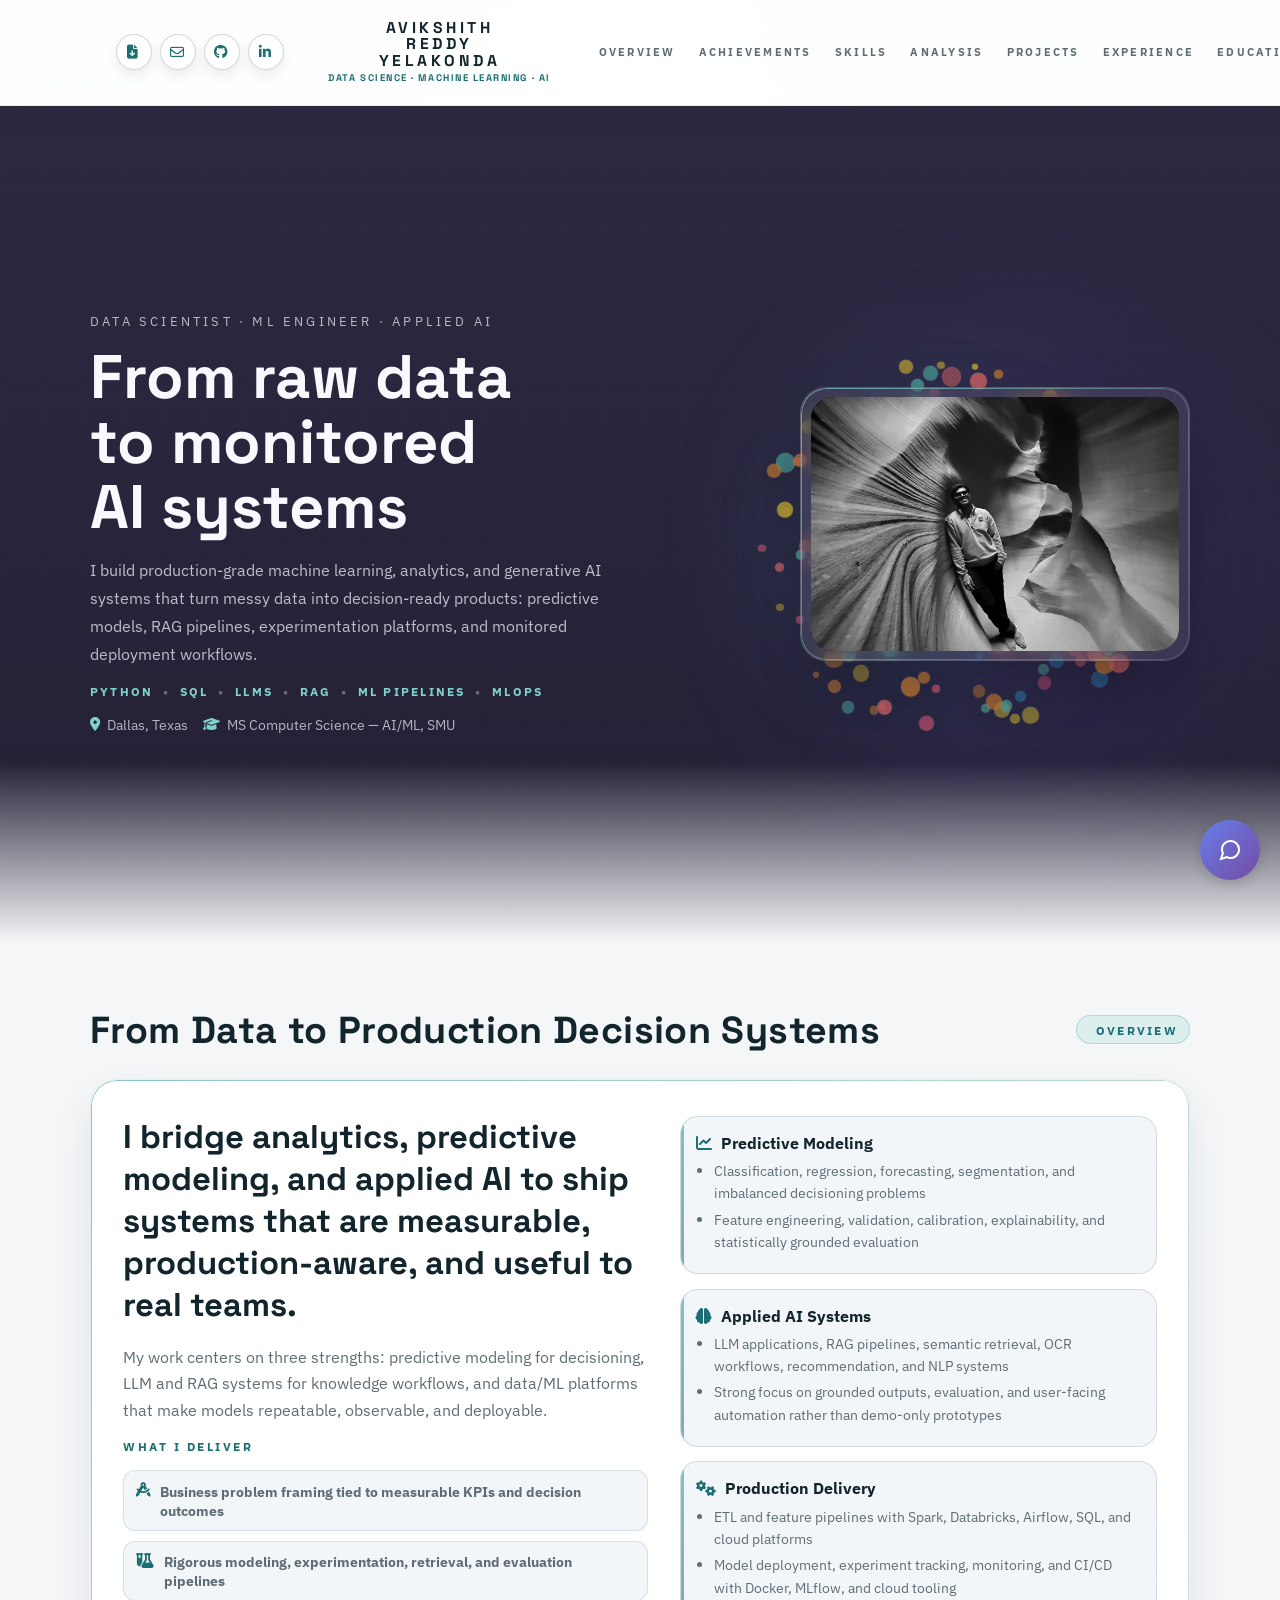
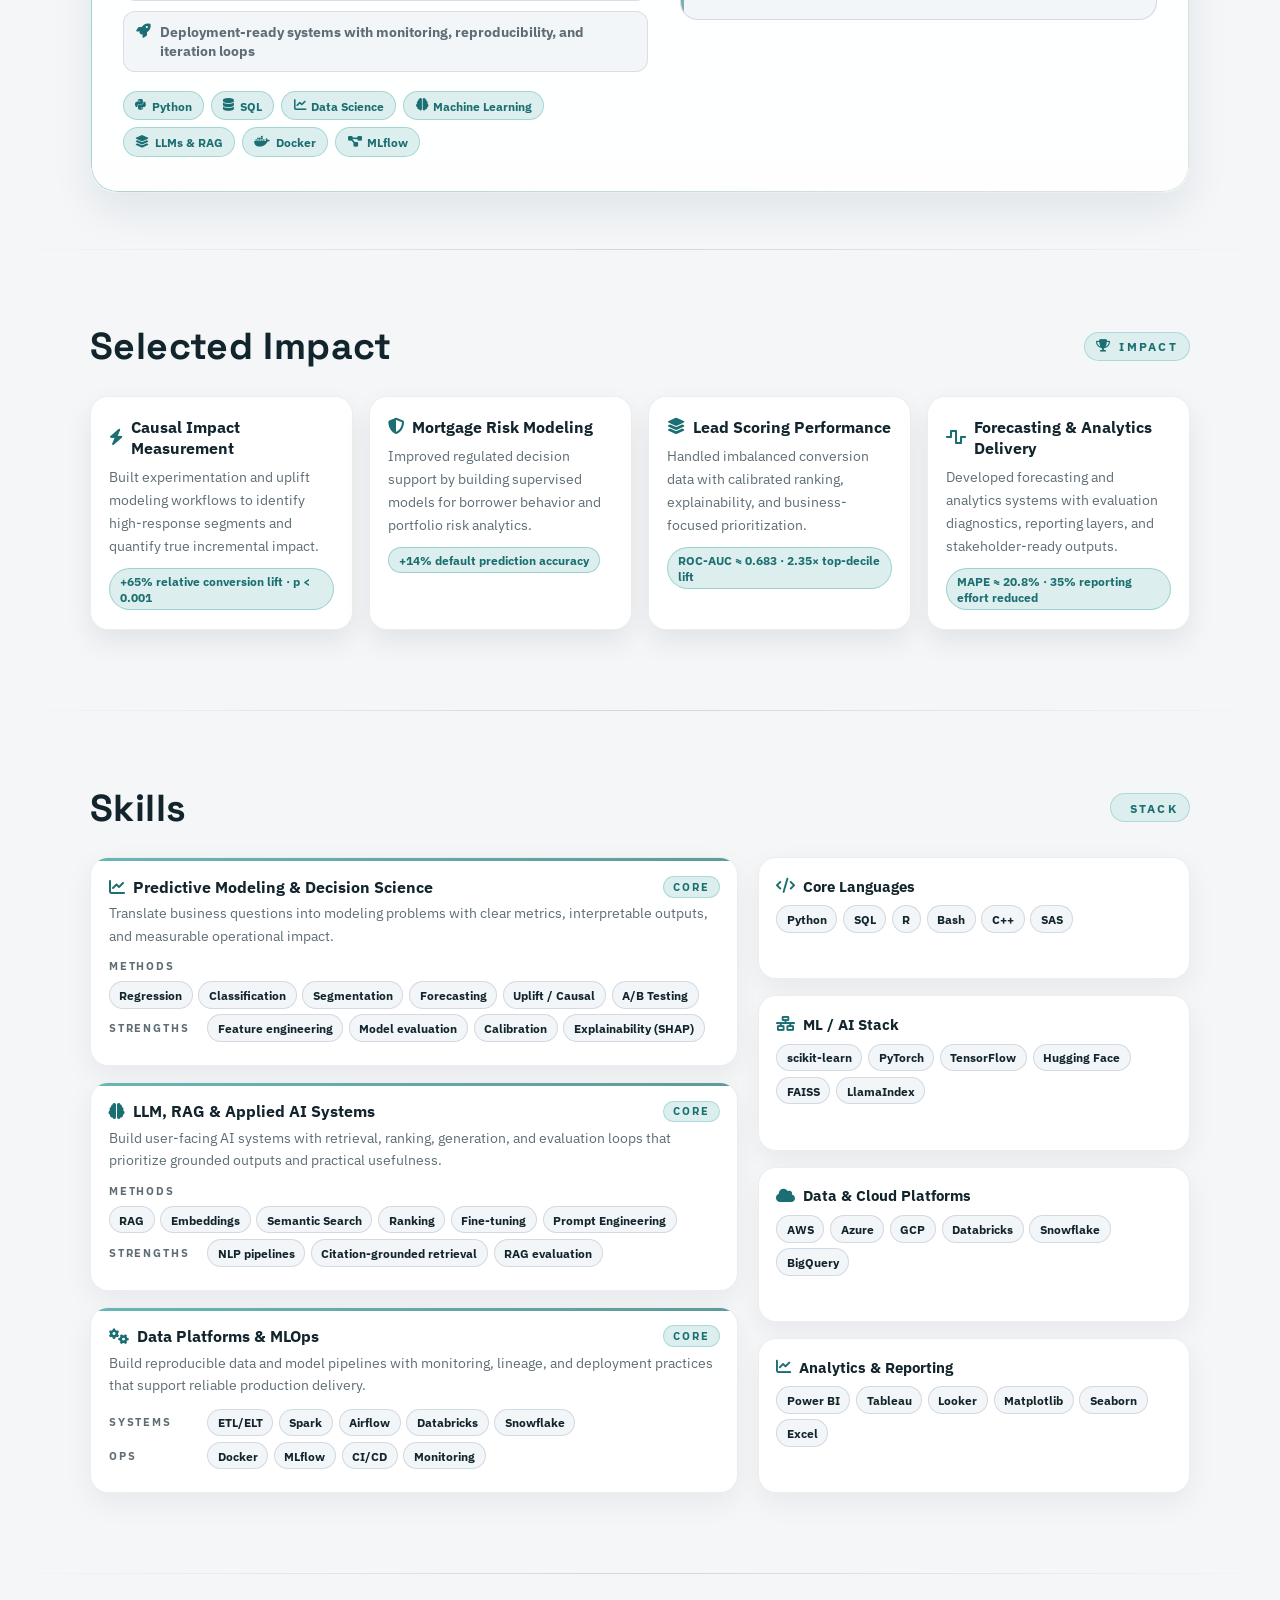
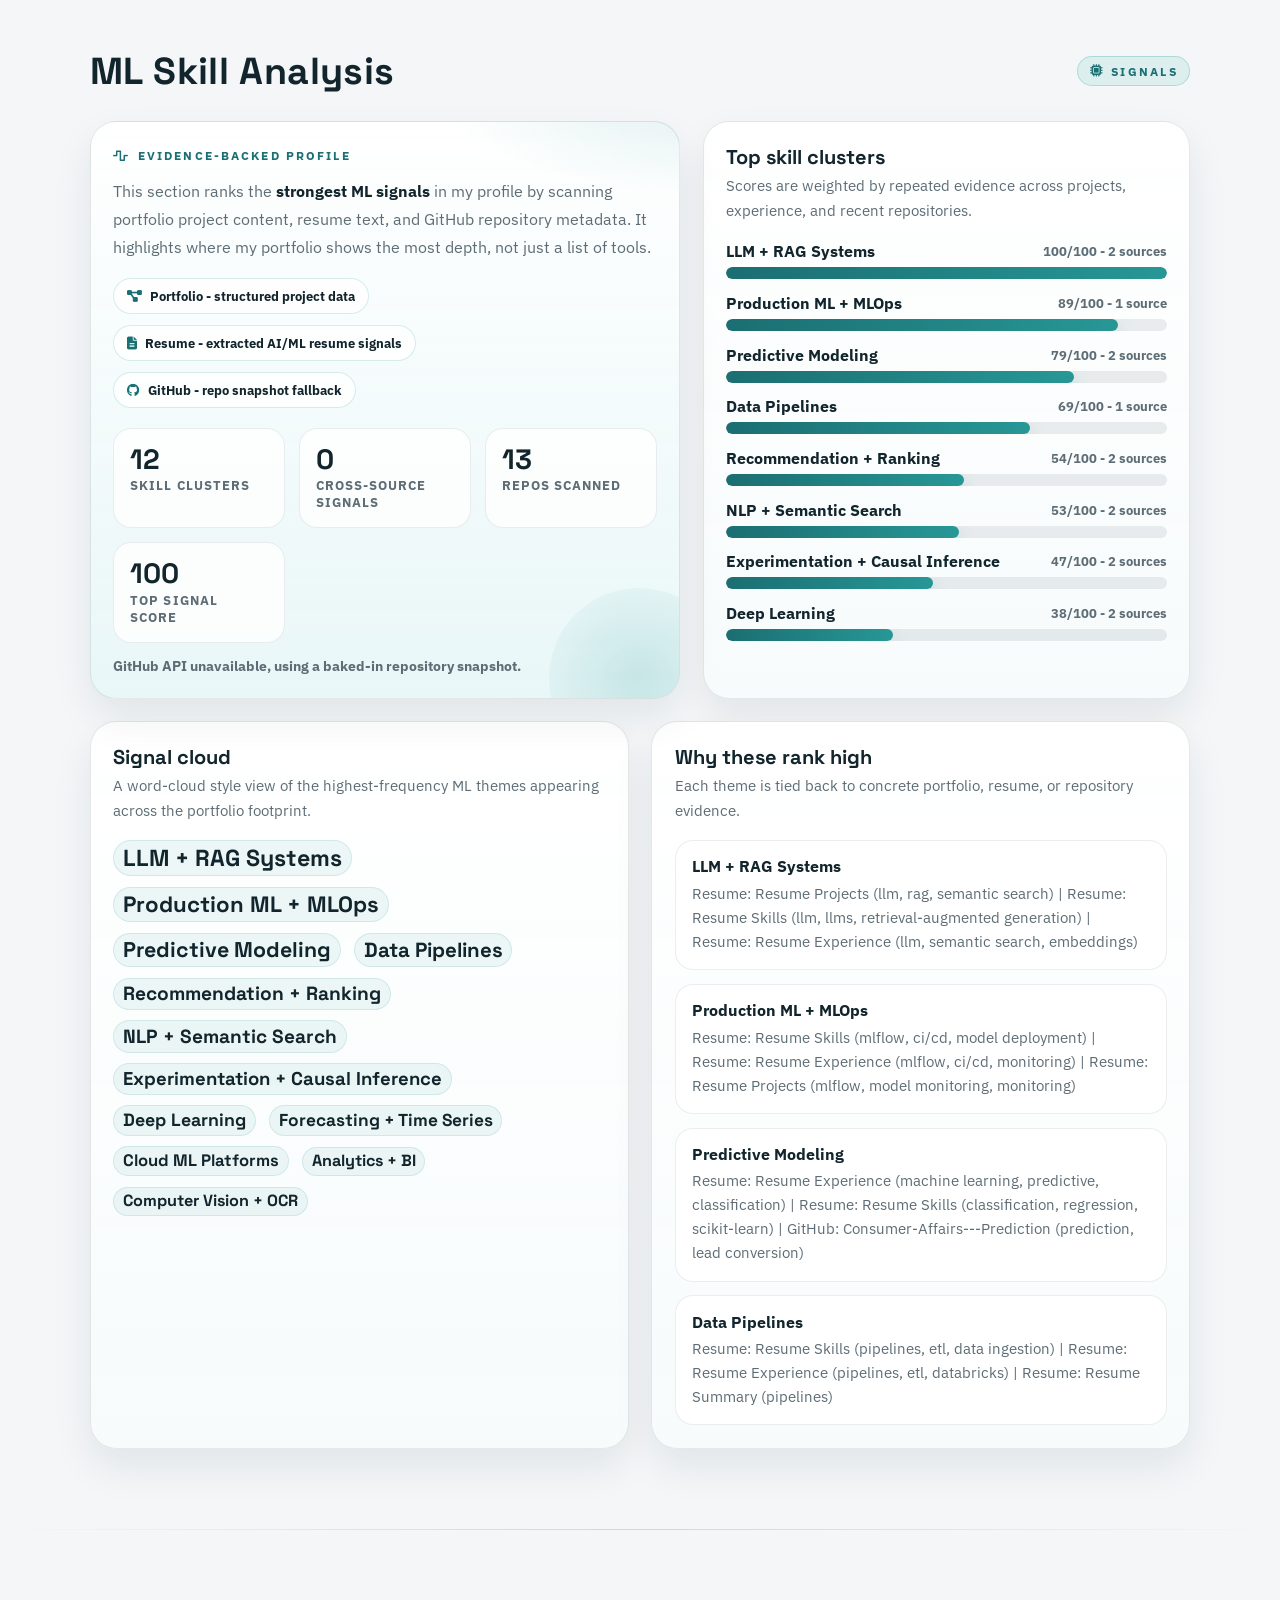
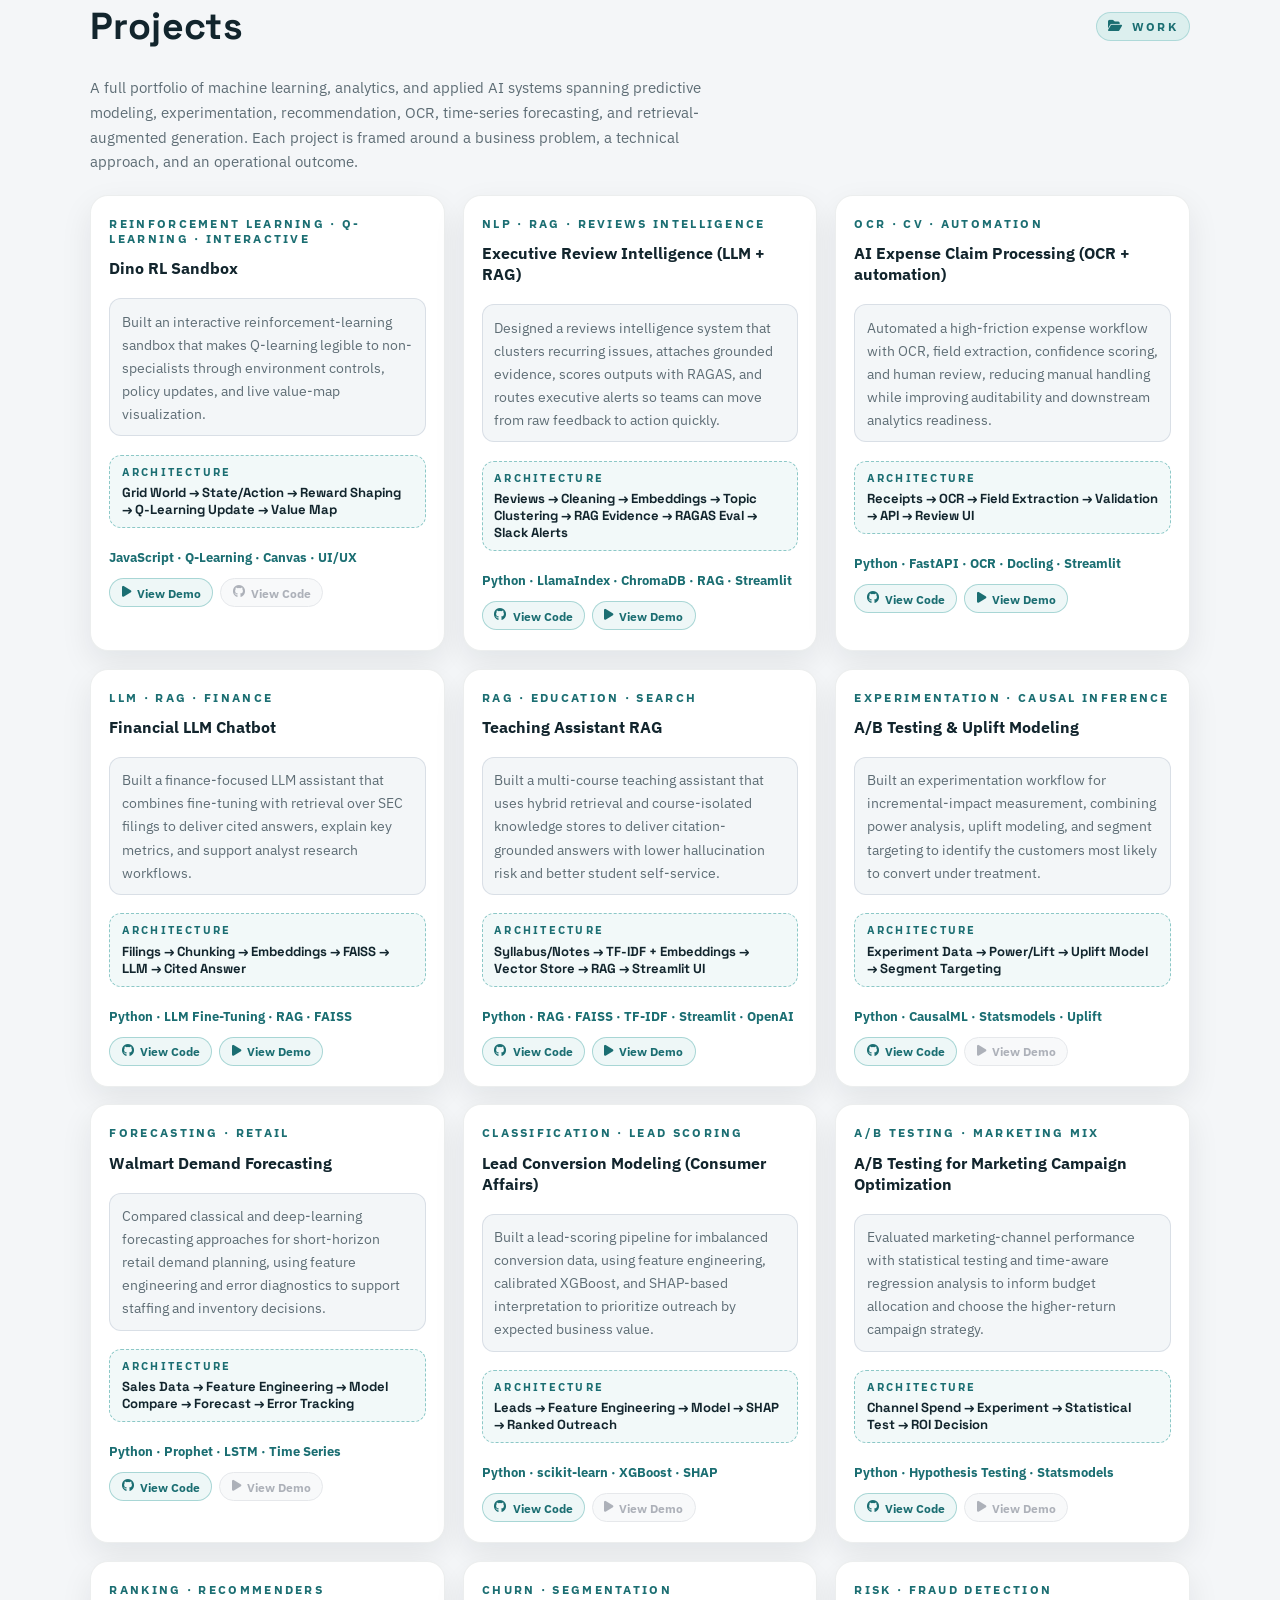
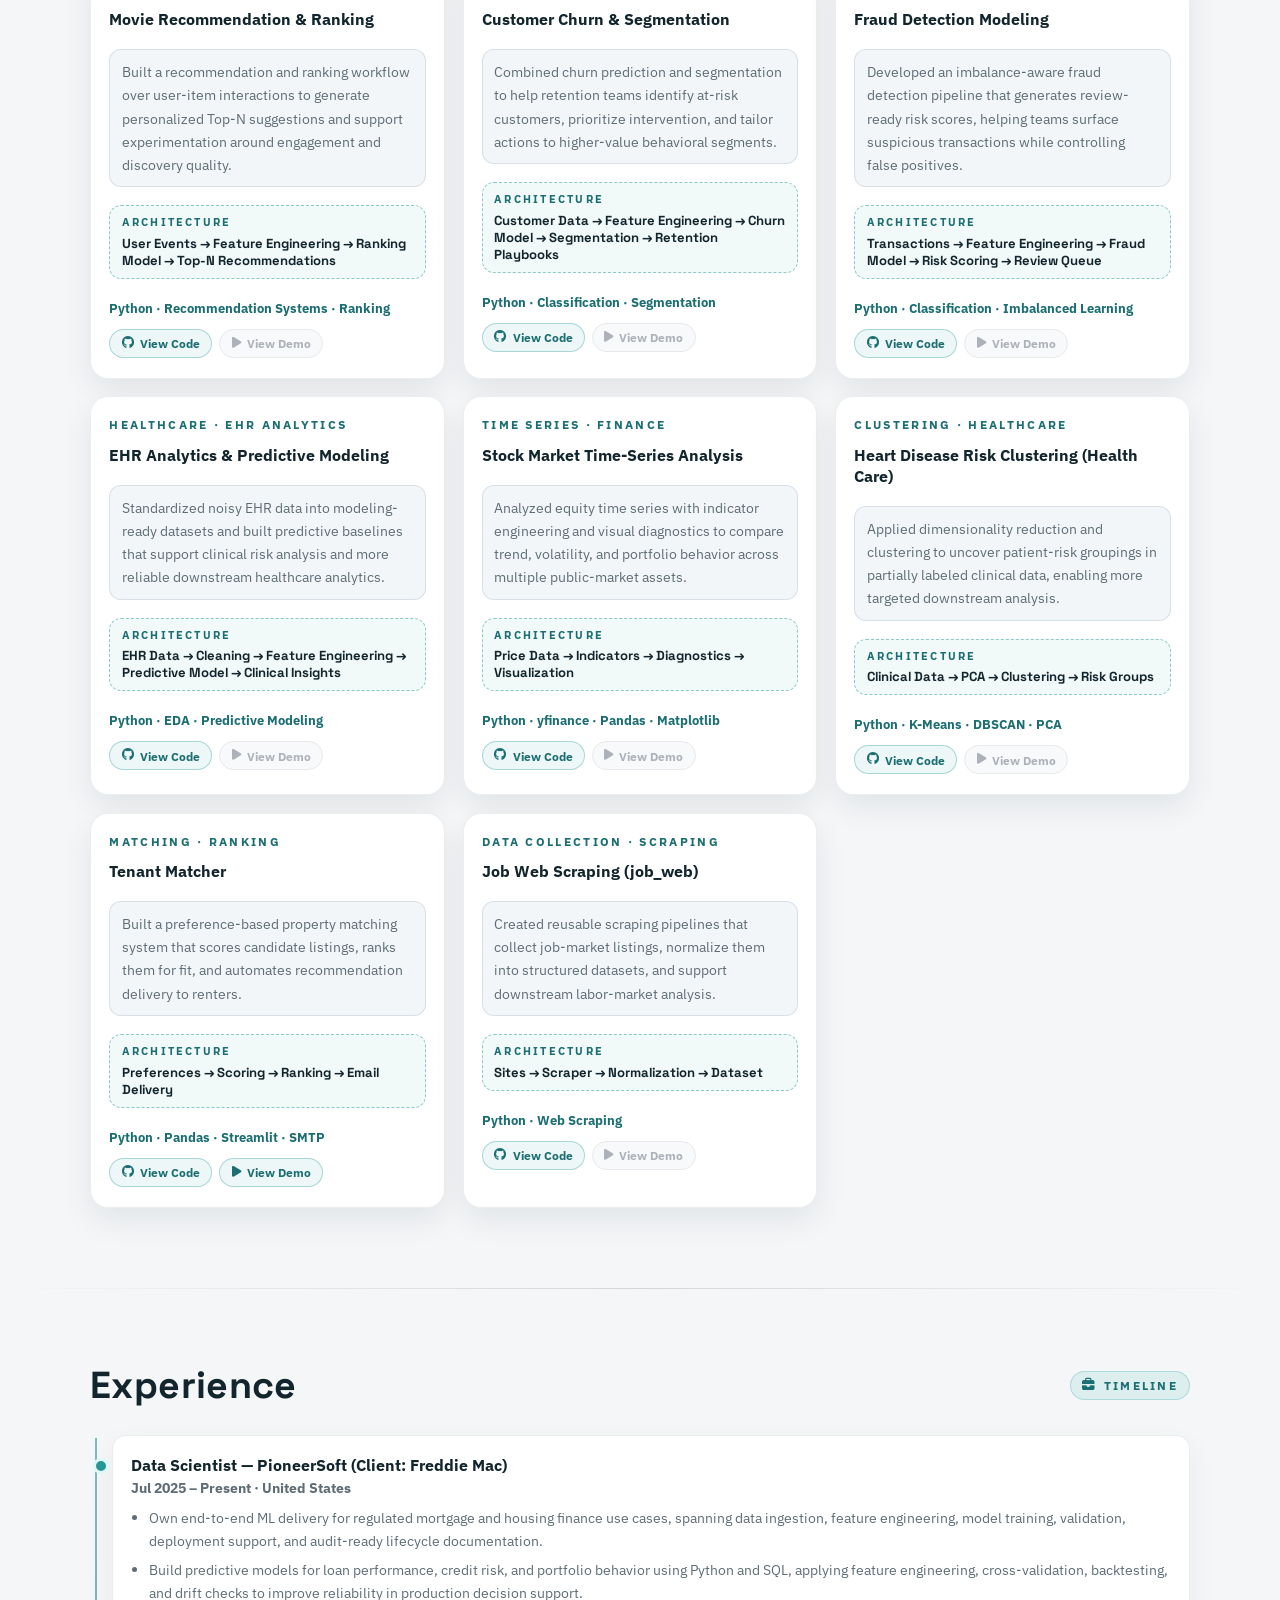
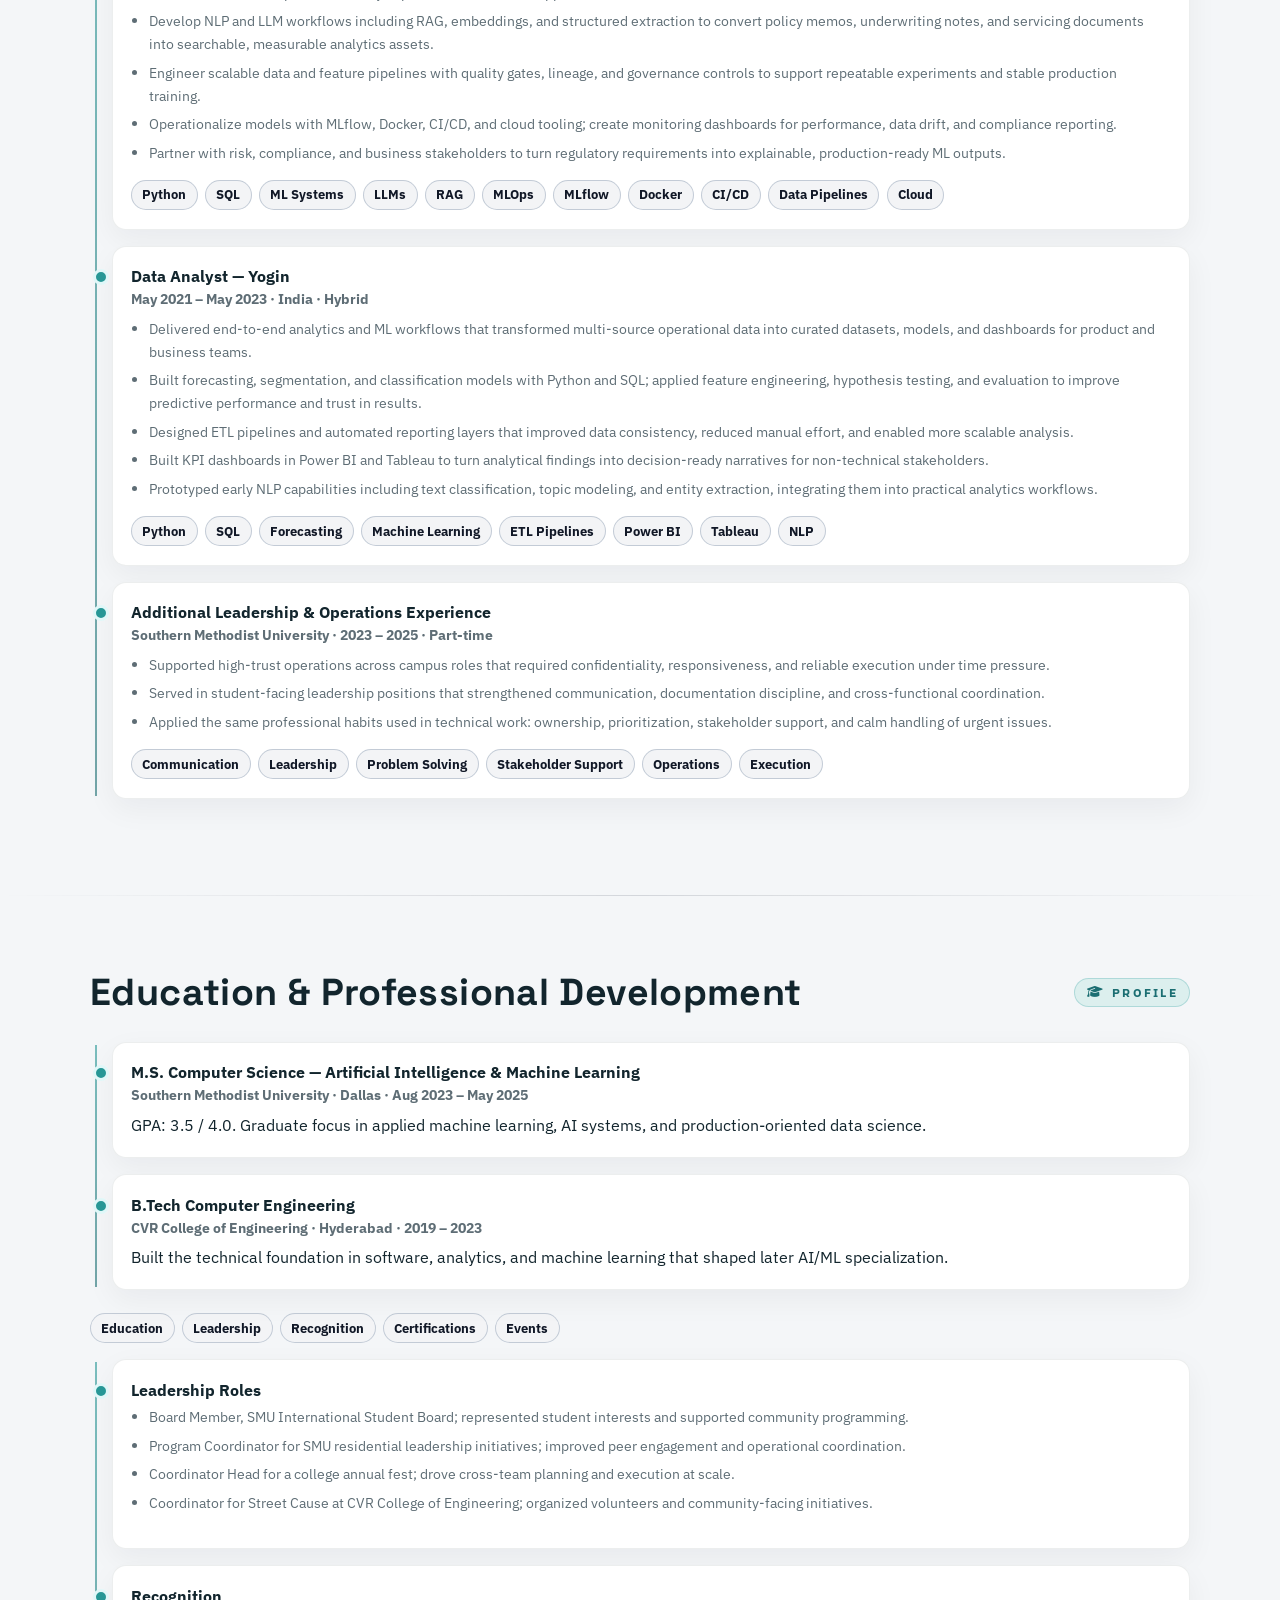
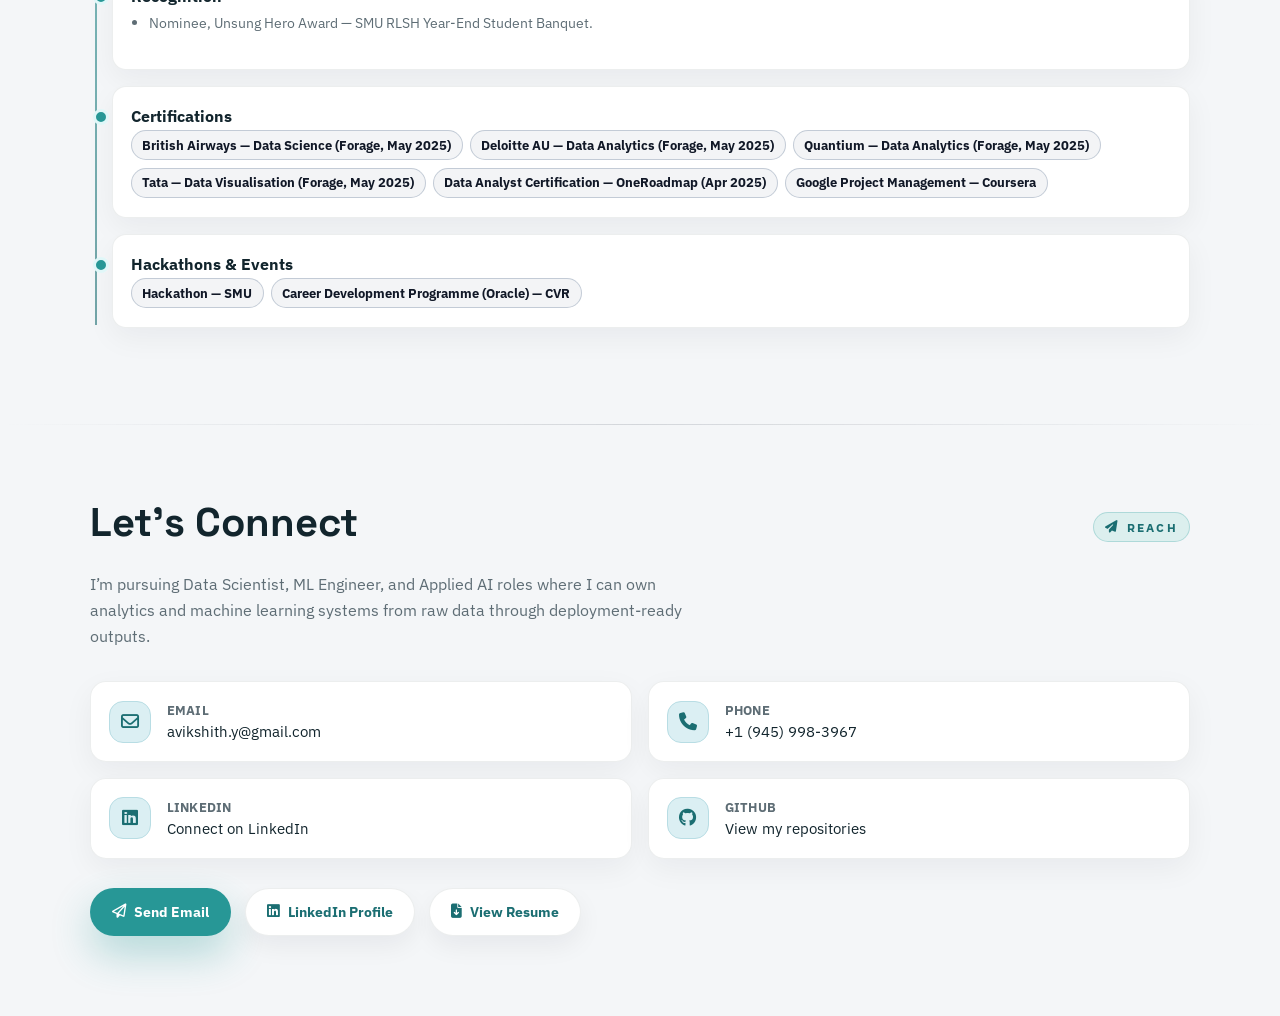
==== commit 756d0425: "Refine hero AI background and portfolio palette" ====
--- a/index.html
+++ b/index.html
@@ -8,7 +8,7 @@
   <meta name="viewport" content="width=device-width, initial-scale=1" />
   <title>Avikshith Reddy Yelakonda — Data Science Portfolio</title>
   <meta name="description" content="Data Science portfolio of Avikshith Reddy Yelakonda: ML, analytics, automation workflows, and measurable impact." />
-  <meta name="theme-color" content="#e6f7f8" />
+  <meta name="theme-color" content="#2c2842" />
 
   <!-- Open Graph -->
   <meta property="og:title" content="Avikshith Yelakonda — Data Science Portfolio" />
@@ -24,21 +24,21 @@
   <link rel="stylesheet" href="https://cdnjs.cloudflare.com/ajax/libs/font-awesome/6.5.0/css/all.min.css"/>
 
   <style>
-    /* ========== THEME TOKENS (TIFFANY / WHITE / BLACK) ========== */
+    /* ========== THEME TOKENS ========== */
     :root{
-      --bg:#f3fbfc;
-      --bg-soft:#e7f6f7;
+      --bg:#f4f6f8;
+      --bg-soft:#e8edf0;
       --surface:#ffffff;
-      --surface-soft:#f6fafb;
-      --border:rgba(11,31,37,.08);
-      --border-strong:rgba(11,31,37,.18);
-      --text:#0b1f25;          /* ink */
-      --muted:#5b6b73;
-      --accent:#08b7b9;        /* tiffany */
-      --accent-dark:#057c80;
-      --accent-soft:#d5f4f4;
-      --shadow-soft:0 18px 40px rgba(11,31,37,.08);
-      --shadow-strong:0 28px 60px rgba(11,31,37,.12);
+      --surface-soft:#f3f6f8;
+      --border:rgba(18,37,45,.08);
+      --border-strong:rgba(18,37,45,.18);
+      --text:#12252d;
+      --muted:#5e6d75;
+      --accent:#279796;
+      --accent-dark:#1b6e72;
+      --accent-soft:#dcefee;
+      --shadow-soft:0 18px 40px rgba(18,37,45,.08);
+      --shadow-strong:0 28px 60px rgba(18,37,45,.12);
       --maxw:1100px;
       --brandbar-h: 64px;
     }
@@ -58,8 +58,8 @@
       position:fixed;
       inset:0;
       background:
-        radial-gradient(900px 520px at 8% -10%, rgba(8,183,185,.18), transparent 60%),
-        radial-gradient(760px 520px at 92% 0%, rgba(11,31,37,.12), transparent 65%);
+        radial-gradient(900px 520px at 8% -10%, rgba(39,151,150,.14), transparent 60%),
+        radial-gradient(760px 520px at 92% 0%, rgba(44,40,66,.09), transparent 65%);
       z-index:-2;
       pointer-events:none;
     }
@@ -68,10 +68,10 @@
       position:fixed;
       inset:0;
       background-image:
-        linear-gradient(rgba(8,183,185,.08) 1px, transparent 1px),
-        linear-gradient(90deg, rgba(8,183,185,.06) 1px, transparent 1px);
+        linear-gradient(rgba(39,151,150,.06) 1px, transparent 1px),
+        linear-gradient(90deg, rgba(39,151,150,.04) 1px, transparent 1px);
       background-size:36px 36px;
-      opacity:.25;
+      opacity:.18;
       z-index:-1;
       pointer-events:none;
     }
@@ -256,7 +256,7 @@
       text-transform:uppercase;
       color:var(--accent-dark);
       background:var(--accent-soft);
-      border:1px solid rgba(8,183,185,.25);
+      border:1px solid rgba(39,151,150,.25);
       padding:.35rem .7rem;
       border-radius:999px;
       white-space:nowrap;
@@ -274,11 +274,70 @@
 
     /* ========== HERO ========== */
     .hero{
+      position:relative;
       min-height: calc(100svh - clamp(64px, 7vh, 92px));
       padding: clamp(2.2rem, 5vh, 4.2rem) 1rem;
-      background: transparent;
+      background:linear-gradient(180deg, #2d2941 0%, #27233a 58%, #232035 100%);
       display:flex;
       align-items:center;
+      overflow:hidden;
+      color:#f7f7fb;
+    }
+    .hero::after{
+      content:"";
+      position:absolute;
+      left:0;
+      right:0;
+      bottom:0;
+      height:180px;
+      background:linear-gradient(180deg, rgba(35,32,53,0), var(--bg));
+      pointer-events:none;
+    }
+    .hero-backdrop{
+      position:absolute;
+      inset:0;
+      overflow:hidden;
+      pointer-events:none;
+    }
+    .hero-backdrop::before{
+      content:"";
+      position:absolute;
+      inset:0;
+      background-image:
+        linear-gradient(rgba(255,255,255,.035) 1px, transparent 1px),
+        linear-gradient(90deg, rgba(255,255,255,.03) 1px, transparent 1px);
+      background-size:40px 40px;
+      opacity:.26;
+    }
+    .hero-network-glow{
+      position:absolute;
+      border-radius:50%;
+      filter:blur(42px);
+      opacity:.9;
+    }
+    .hero-network-glow-a{
+      width:min(52vw, 720px);
+      height:min(52vw, 720px);
+      right:-4rem;
+      top:14%;
+      background:radial-gradient(circle, rgba(89,70,157,.34), rgba(89,70,157,0) 68%);
+    }
+    .hero-network-glow-b{
+      width:min(36vw, 460px);
+      height:min(36vw, 460px);
+      right:10%;
+      top:24%;
+      background:radial-gradient(circle, rgba(39,151,150,.18), rgba(39,151,150,0) 72%);
+    }
+    .hero-network{
+      position:absolute;
+      right:clamp(-5rem, 1vw, 1rem);
+      top:53%;
+      width:min(48vw, 640px);
+      aspect-ratio:1 / 1;
+      transform:translateY(-50%);
+      filter:drop-shadow(0 28px 44px rgba(7,6,20,.28));
+      opacity:.94;
     }
     .hero-grid{
       max-width:var(--maxw);
@@ -288,34 +347,34 @@
       grid-template-columns:1.35fr .9fr;
       gap: clamp(1.6rem, 3vw, 2.8rem);
       align-items:center;
+      position:relative;
+      z-index:1;
+    }
+    .hero-copy{
+      position:relative;
+      z-index:2;
     }
     .hero-kicker{
       font-size:.8rem;
       text-transform:uppercase;
       letter-spacing:.25em;
-      color:var(--muted);
+      color:rgba(244,244,250,.72);
       margin-bottom:.9rem;
     }
     .hero-title{
       font-family:"Space Grotesk",system-ui,sans-serif;
-      font-size: clamp(2.7rem, 4.2vw, 3.4rem);
+      font-size: clamp(2.9rem, 4.8vw, 4.2rem);
       line-height:1.06;
       margin-bottom:1rem;
-    }
-    .hero-title .accent{color:var(--accent-dark);}
-    .hero-rotate{
-      display:inline-block;
-      transition:opacity .3s ease, transform .3s ease;
-    }
-    .hero-rotate.fade-out{
-      opacity:0;
-      transform:translateY(6px);
+      max-width:11ch;
+      color:#f9f8fd;
     }
     .hero-body{
-      color:var(--muted);
+      color:rgba(231,233,243,.78);
       line-height:1.7;
       max-width:52ch;
       margin-bottom:1.3rem;
+      font-size:1.03rem;
     }
     .hero-stack{
       display:flex;
@@ -325,43 +384,45 @@
       font-weight:900;
       letter-spacing:.18em;
       text-transform:uppercase;
-      color:var(--accent-dark);
+      color:#7fd2cc;
       margin:-.4rem 0 1.1rem 0;
     }
-    .hero-stack .dot{color:var(--muted);}
+    .hero-stack .dot{color:rgba(255,255,255,.32);}
     .hero-meta{
       display:flex;
       flex-wrap:wrap;
       gap:.9rem;
       align-items:center;
       font-size:.85rem;
-      color:var(--muted);
+      color:rgba(231,233,243,.74);
     }
     .hero-meta-item{
       display:inline-flex;
       align-items:center;
       gap:.45rem;
     }
-    .hero-meta-item i{color:var(--accent-dark);}
+    .hero-meta-item i{color:#7fd2cc;}
 
     .hero-visual-stack{
       width:100%;
-      max-width:440px;
-      margin:0 auto;
-      display:grid;
-      gap:1rem;
-      justify-items:stretch;
+      max-width:390px;
+      margin:0 0 0 auto;
+      display:flex;
+      justify-content:flex-end;
+      position:relative;
+      z-index:2;
     }
     .hero-photo-card{
-      width:72%;
-      margin:0 auto 0 0;
-      background:var(--surface);
+      width:min(100%, 390px);
+      margin:0;
+      background:rgba(255,255,255,.08);
       border-radius:26px;
       padding:.6rem;
-      box-shadow:0 26px 60px rgba(15,23,42,.18);
-      border:1px solid rgba(15,23,42,.06);
+      box-shadow:0 30px 64px rgba(7,6,18,.24);
+      border:1px solid rgba(255,255,255,.14);
       position:relative;
       overflow:hidden;
+      backdrop-filter:blur(10px);
     }
     .hero-photo-card::before{
       content:"";
@@ -369,7 +430,7 @@
       inset:0;
       border-radius:26px;
       padding:1px;
-      background:linear-gradient(135deg,rgba(8,183,185,.65),rgba(15,23,42,.14));
+      background:linear-gradient(135deg, rgba(127,210,204,.7), rgba(255,255,255,.1));
       -webkit-mask:
         linear-gradient(#000 0 0) content-box,
         linear-gradient(#000 0 0);
@@ -393,20 +454,18 @@
       letter-spacing:.18em;
       text-transform:uppercase;
       font-weight:800;
-      color:rgba(15,23,42,.62);
-      background:rgba(255,255,255,.78);
-      border:1px solid rgba(15,23,42,.08);
+      color:rgba(249,248,253,.82);
+      background:rgba(32,29,50,.48);
+      border:1px solid rgba(255,255,255,.12);
       padding:.28rem .6rem;
       border-radius:999px;
       backdrop-filter: blur(10px);
     }
-    /* ✅ You asked to remove the "TIFFANY · WHITE · BLACK" text on top of photo.
-       So we will NOT render any right-side pill at all. */
     .hero-photo-inner{
       border-radius:22px;
       overflow:hidden;
       background:#000;
-      aspect-ratio: 16 / 10;
+      aspect-ratio:16 / 11;
     }
     .hero-photo-inner img{
       width:100%;
@@ -414,99 +473,6 @@
       display:block;
       object-fit:cover;
       filter:grayscale(100%);
-    }
-
-    .hero-ai-card{
-      position:relative;
-      overflow:hidden;
-      border-radius:30px;
-      padding:1rem;
-      background:
-        radial-gradient(circle at 20% 20%, rgba(255,255,255,.08), transparent 26%),
-        radial-gradient(circle at 80% 18%, rgba(38,211,208,.18), transparent 28%),
-        linear-gradient(160deg, #17142f 0%, #21193b 44%, #261d49 100%);
-      border:1px solid rgba(255,255,255,.08);
-      box-shadow:0 28px 64px rgba(18,13,36,.34);
-      color:#f7f7fb;
-      isolation:isolate;
-    }
-    .hero-ai-card::before{
-      content:"";
-      position:absolute;
-      inset:0;
-      background:
-        linear-gradient(rgba(255,255,255,.05) 1px, transparent 1px),
-        linear-gradient(90deg, rgba(255,255,255,.04) 1px, transparent 1px);
-      background-size:28px 28px;
-      opacity:.16;
-      pointer-events:none;
-    }
-    .hero-ai-topbar{
-      position:relative;
-      z-index:1;
-      display:flex;
-      align-items:center;
-      justify-content:space-between;
-      gap:1rem;
-      margin-bottom:.8rem;
-    }
-    .hero-ai-topbar .label{
-      display:inline-flex;
-      align-items:center;
-      gap:.5rem;
-      font-size:.68rem;
-      letter-spacing:.2em;
-      text-transform:uppercase;
-      font-weight:800;
-      color:rgba(247,247,251,.78);
-    }
-    .hero-ai-live{
-      display:inline-flex;
-      align-items:center;
-      gap:.45rem;
-      padding:.35rem .55rem;
-      border-radius:999px;
-      font-size:.68rem;
-      letter-spacing:.16em;
-      text-transform:uppercase;
-      font-weight:800;
-      color:#f7f7fb;
-      background:rgba(255,255,255,.08);
-      border:1px solid rgba(255,255,255,.12);
-      backdrop-filter:blur(10px);
-    }
-    .hero-ai-live::before{
-      content:"";
-      width:8px;
-      height:8px;
-      border-radius:50%;
-      background:#42d392;
-      box-shadow:0 0 0 6px rgba(66,211,146,.14);
-    }
-    .hero-ai-stage{
-      position:relative;
-      min-height:320px;
-      border-radius:24px;
-      overflow:hidden;
-      background:
-        radial-gradient(circle at 50% 50%, rgba(255,255,255,.05), transparent 42%),
-        linear-gradient(180deg, rgba(255,255,255,.04), rgba(255,255,255,.02));
-      border:1px solid rgba(255,255,255,.08);
-    }
-    .hero-signal-cloud{
-      position:absolute;
-      inset:0;
-      pointer-events:none;
-      filter:drop-shadow(0 18px 32px rgba(0,0,0,.22));
-    }
-    .hero-signal-glow{
-      position:absolute;
-      inset:18% 20%;
-      border-radius:50%;
-      background:radial-gradient(circle, rgba(112,88,255,.2), rgba(112,88,255,0) 68%);
-      filter:blur(18px);
-      opacity:.9;
-      pointer-events:none;
     }
     .hero-ai-node{
       --size:12px;
@@ -521,119 +487,10 @@
       margin-top:calc(var(--size) / -2);
       border-radius:50%;
       background:var(--node-color, #5eead4);
-      box-shadow:0 0 0 2px rgba(255,255,255,.08), 0 0 18px rgba(255,255,255,.18);
-      opacity:.94;
+      box-shadow:0 0 0 1px rgba(255,255,255,.08), 0 8px 22px rgba(4,4,10,.18);
+      opacity:.82;
       animation:heroNodeFloat var(--duration) ease-in-out infinite;
       animation-delay:var(--delay);
-    }
-    .hero-ai-copy{
-      position:absolute;
-      inset:50% auto auto 50%;
-      transform:translate(-50%, -50%);
-      width:min(68%, 280px);
-      text-align:center;
-      z-index:1;
-    }
-    .hero-ai-eyebrow{
-      display:block;
-      margin-bottom:.35rem;
-      font-size:.72rem;
-      font-weight:800;
-      letter-spacing:.18em;
-      text-transform:uppercase;
-      color:rgba(247,247,251,.75);
-    }
-    .hero-ai-copy strong{
-      display:block;
-      font-family:"Space Grotesk",system-ui,sans-serif;
-      font-size:clamp(1.6rem, 3vw, 2.15rem);
-      line-height:1.02;
-      margin-bottom:.45rem;
-      color:#fff8f5;
-    }
-    .hero-ai-copy span:last-child{
-      display:block;
-      color:rgba(247,247,251,.76);
-      line-height:1.55;
-      font-size:.92rem;
-    }
-    .hero-ai-pill{
-      position:absolute;
-      z-index:1;
-      display:inline-flex;
-      align-items:center;
-      gap:.45rem;
-      padding:.5rem .7rem;
-      border-radius:16px;
-      background:rgba(16,14,30,.58);
-      border:1px solid rgba(255,255,255,.12);
-      backdrop-filter:blur(14px);
-      color:#fff;
-      box-shadow:0 16px 30px rgba(10,8,20,.22);
-      animation:heroCardFloat 6.2s ease-in-out infinite;
-    }
-    .hero-ai-pill strong{
-      display:block;
-      font-size:.9rem;
-      line-height:1.1;
-    }
-    .hero-ai-pill span{
-      display:block;
-      font-size:.68rem;
-      letter-spacing:.14em;
-      text-transform:uppercase;
-      color:rgba(247,247,251,.66);
-    }
-    .hero-ai-pill i{
-      font-size:.95rem;
-    }
-    .hero-ai-pill-a{
-      top:1.15rem;
-      left:1.1rem;
-      animation-delay:-1.1s;
-    }
-    .hero-ai-pill-b{
-      top:1.5rem;
-      right:1rem;
-      animation-delay:-2.4s;
-    }
-    .hero-ai-pill-c{
-      bottom:1.05rem;
-      left:1.2rem;
-      animation-delay:-3.2s;
-    }
-    .hero-ai-pill-d{
-      right:1.15rem;
-      bottom:1.25rem;
-      animation-delay:-4.1s;
-    }
-    .hero-ai-footer{
-      position:relative;
-      z-index:1;
-      display:flex;
-      flex-wrap:wrap;
-      gap:.6rem;
-      margin-top:.9rem;
-    }
-    .hero-ai-footer span{
-      display:inline-flex;
-      align-items:center;
-      gap:.45rem;
-      padding:.42rem .7rem;
-      border-radius:999px;
-      background:rgba(255,255,255,.06);
-      border:1px solid rgba(255,255,255,.1);
-      color:rgba(247,247,251,.84);
-      font-size:.76rem;
-      font-weight:700;
-    }
-    .hero-ai-footer span::before{
-      content:"";
-      width:7px;
-      height:7px;
-      border-radius:50%;
-      background:var(--accent);
-      opacity:.95;
     }
     @keyframes heroNodeFloat{
       0%, 100%{
@@ -643,43 +500,56 @@
         transform:translate3d(var(--drift-x), var(--drift-y), 0) scale(1.08);
       }
     }
-    @keyframes heroCardFloat{
-      0%, 100%{
-        transform:translateY(0);
-      }
-      50%{
-        transform:translateY(-8px);
-      }
-    }
-
-    /* ✅ You asked to remove skills stack below the photo — no chips area here. */
 
     @media(max-width:900px){
       .hero{
-        min-height: calc(100svh - 64px);
+        min-height:auto;
         align-items:flex-start;
+        padding-top:2.4rem;
+        padding-bottom:4.8rem;
       }
       .hero-grid{grid-template-columns:1fr;gap:2rem}
-      .hero-visual-stack{order:-1;max-width:520px}
-      .hero-photo-card{width:min(76%, 360px)}
+      .hero-network{
+        width:min(82vw, 520px);
+        right:-6rem;
+        top:23%;
+        transform:none;
+        opacity:.5;
+      }
+      .hero-network-glow-a{
+        width:min(82vw, 540px);
+        height:min(82vw, 540px);
+        right:-8rem;
+        top:5%;
+      }
+      .hero-network-glow-b{
+        right:-2rem;
+        top:12%;
+      }
+      .hero-visual-stack{
+        margin:0;
+        max-width:420px;
+      }
     }
     @media(max-width:640px){
-      .hero-photo-card{
-        width:100%;
+      .hero{
+        padding:2rem 1rem 4.2rem;
       }
-      .hero-ai-stage{
-        min-height:290px;
+      .hero-title{
+        font-size:clamp(2.45rem, 11vw, 3.35rem);
       }
-      .hero-ai-copy{
-        width:min(80%, 250px);
+      .hero-body{
+        font-size:.98rem;
       }
-      .hero-ai-pill{
-        transform:scale(.92);
+      .hero-network{
+        width:115vw;
+        right:-42vw;
+        top:20%;
+        opacity:.38;
       }
     }
     @media (prefers-reduced-motion: reduce){
-      .hero-ai-node,
-      .hero-ai-pill{
+      .hero-ai-node{
         animation:none;
       }
     }
@@ -701,7 +571,7 @@
       inset:0;
       border-radius:26px;
       padding:1px;
-      background:linear-gradient(135deg, rgba(8,183,185,.55), rgba(11,31,37,.12));
+      background:linear-gradient(135deg, rgba(39,151,150,.55), rgba(11,31,37,.12));
       -webkit-mask:linear-gradient(#000 0 0) content-box, linear-gradient(#000 0 0);
       -webkit-mask-composite:xor;
               mask-composite:exclude;
@@ -824,7 +694,7 @@
       padding:.35rem .7rem;
       border-radius:999px;
       background:var(--accent-soft);
-      border:1px solid rgba(8,183,185,.3);
+      border:1px solid rgba(39,151,150,.3);
       color:var(--accent-dark);
     }
 
@@ -881,7 +751,7 @@
       font-weight:900;
       color:var(--accent-dark);
       background:var(--accent-soft);
-      border:1px solid rgba(8,183,185,.25);
+      border:1px solid rgba(39,151,150,.25);
       padding:.18rem .55rem;
       border-radius:999px;
       white-space:nowrap;
@@ -990,8 +860,8 @@
     }
     .project-structure .block p{margin:0}
     .project-arch{
-      border:1px dashed rgba(8,183,185,.5);
-      background:rgba(8,183,185,.06);
+      border:1px dashed rgba(39,151,150,.5);
+      background:rgba(39,151,150,.06);
       border-radius:12px;
       padding:.55rem .7rem;
       font-size:.82rem;
@@ -1032,8 +902,8 @@
       gap:.4rem;
       padding:.35rem .7rem;
       border-radius:999px;
-      border:1px solid rgba(8,183,185,.35);
-      background:rgba(8,183,185,.08);
+      border:1px solid rgba(39,151,150,.35);
+      background:rgba(39,151,150,.08);
       color:var(--accent-dark);
       font-size:.78rem;
       font-weight:800;
@@ -1041,7 +911,7 @@
     }
     .project-link:hover{
       transform:translateY(-1px);
-      background:rgba(8,183,185,.14);
+      background:rgba(39,151,150,.14);
       border-color:var(--accent);
     }
     .project-link.disabled{
@@ -1087,7 +957,7 @@
       padding:.25rem .6rem;
       border-radius:999px;
       background:var(--accent-soft);
-      border:1px solid rgba(8,183,185,.35);
+      border:1px solid rgba(39,151,150,.35);
       color:var(--accent-dark);
       font-weight:900;
       font-size:.78rem;
@@ -1133,7 +1003,7 @@
       font-size:.75rem;
       border-radius:999px;
       background:#e0f7f8;
-      border:1px solid rgba(8,183,185,.5);
+      border:1px solid rgba(39,151,150,.5);
       color:var(--accent-dark);
       font-weight:900;
     }
@@ -1224,7 +1094,7 @@
       color:#ffffff;
       font-weight:900;
       font-size:.9rem;
-      box-shadow:0 18px 40px rgba(8,183,185,.32);
+      box-shadow:0 18px 40px rgba(39,151,150,.32);
       transition:transform .18s ease, box-shadow .18s ease, opacity .18s ease, background .18s ease;
     }
     .btn:hover{
@@ -1321,11 +1191,11 @@
 
     .qi-body{
       padding:1rem 1.1rem 1.1rem;
-      background:linear-gradient(180deg, rgba(8,183,185,.08), rgba(255,255,255,0) 40%);
+      background:linear-gradient(180deg, rgba(39,151,150,.08), rgba(255,255,255,0) 40%);
     }
     .qi-card{
       background:rgba(255,255,255,.9);
-      border:1px solid rgba(8,183,185,.18);
+      border:1px solid rgba(39,151,150,.18);
       border-radius:16px;
       padding:1rem;
     }
@@ -1352,7 +1222,7 @@
     }
     .qi-action:hover{
       transform:translateY(-2px);
-      border-color:rgba(8,183,185,.35);
+      border-color:rgba(39,151,150,.35);
       box-shadow:0 16px 34px rgba(15,23,42,.10);
     }
     .qi-left{
@@ -1362,8 +1232,8 @@
     .qi-ico{
       width:44px;height:44px;
       border-radius:14px;
-      background:rgba(8,183,185,.12);
-      border:1px solid rgba(8,183,185,.22);
+      background:rgba(39,151,150,.12);
+      border:1px solid rgba(39,151,150,.22);
       display:grid; place-items:center;
       flex:0 0 auto;
     }
@@ -1418,7 +1288,7 @@
       position:relative;
       overflow:hidden;
       background:
-        radial-gradient(520px 240px at 105% -10%, rgba(8,183,185,.18), transparent 55%),
+        radial-gradient(520px 240px at 105% -10%, rgba(39,151,150,.18), transparent 55%),
         linear-gradient(180deg, rgba(255,255,255,.99), rgba(231,246,247,.92));
     }
     .analysis-hero-card::before{
@@ -1428,7 +1298,7 @@
       width:180px;
       height:180px;
       border-radius:50%;
-      background:radial-gradient(circle, rgba(8,183,185,.18), rgba(8,183,185,0));
+      background:radial-gradient(circle, rgba(39,151,150,.18), rgba(39,151,150,0));
       pointer-events:none;
     }
     .analysis-kicker{
@@ -1464,7 +1334,7 @@
       gap:.5rem;
       padding:.55rem .8rem;
       border-radius:999px;
-      border:1px solid rgba(8,183,185,.18);
+      border:1px solid rgba(39,151,150,.18);
       background:rgba(255,255,255,.82);
       color:var(--text);
       font-size:.82rem;
@@ -1547,7 +1417,7 @@
       height:100%;
       border-radius:inherit;
       background:linear-gradient(90deg, var(--accent-dark), var(--accent));
-      box-shadow:0 8px 16px rgba(8,183,185,.22);
+      box-shadow:0 8px 16px rgba(39,151,150,.22);
     }
     .analysis-detail-grid{
       display:grid;
@@ -1570,8 +1440,8 @@
       color:var(--text);
       padding:.35rem .55rem;
       border-radius:999px;
-      background:rgba(8,183,185,.08);
-      border:1px solid rgba(8,183,185,.14);
+      background:rgba(39,151,150,.08);
+      border:1px solid rgba(39,151,150,.14);
     }
     .analysis-evidence-list{
       display:grid;
@@ -1632,11 +1502,11 @@
     .chatbot-toggle {
       width: 56px;height: 56px;border-radius: 999px;border: none;
       background: var(--accent);color: white;cursor: pointer;
-      box-shadow: 0 8px 24px rgba(8, 183, 185, 0.3);
+      box-shadow: 0 8px 24px rgba(39, 151, 150, 0.3);
       display: flex;align-items: center;justify-content: center;
       transition: all 0.3s ease;z-index: 10000;
     }
-    .chatbot-toggle:hover { transform: scale(1.1); box-shadow: 0 12px 32px rgba(8, 183, 185, 0.4); }
+    .chatbot-toggle:hover { transform: scale(1.1); box-shadow: 0 12px 32px rgba(39, 151, 150, 0.4); }
     .chatbot-toggle:active { transform: scale(0.95); }
     .chatbot-window {
       position: fixed;bottom: 90px;right: 20px;
@@ -1719,13 +1589,17 @@
 
 <!-- ================= HERO ================= -->
 <section id="hero" class="hero">
+  <div class="hero-backdrop" aria-hidden="true">
+    <div class="hero-network-glow hero-network-glow-a"></div>
+    <div class="hero-network-glow hero-network-glow-b"></div>
+    <div class="hero-network" id="heroSignalCloud"></div>
+  </div>
+
   <div class="hero-grid fade-in">
-    <div>
+    <div class="hero-copy">
       <div class="hero-kicker">DATA SCIENTIST · ML ENGINEER · APPLIED AI</div>
 
-      <h1 class="hero-title">
-        <span class="hero-rotate" id="heroRotate">PRODUCTION ML · ANALYTICS · GENAI SYSTEMS</span>
-      </h1>
+      <h1 class="hero-title">From raw data to monitored AI systems</h1>
 
       <p class="hero-body">
         I build production-grade machine learning, analytics, and generative AI systems that turn messy data into decision-ready products: predictive models, RAG pipelines, experimentation platforms, and monitored deployment workflows.
@@ -1758,63 +1632,6 @@
 
         <div class="hero-photo-inner">
           <img src="avatar.jpg" alt="Portrait of Avikshith Yelakonda" />
-        </div>
-      </div>
-
-      <div class="hero-ai-card" aria-label="Machine learning and AI systems visual">
-        <div class="hero-ai-topbar">
-          <span class="label"><i class="fa-solid fa-microchip"></i> AI Signal Map</span>
-          <span class="hero-ai-live">Live Portfolio</span>
-        </div>
-
-        <div class="hero-ai-stage">
-          <div class="hero-signal-glow" aria-hidden="true"></div>
-          <div class="hero-signal-cloud" id="heroSignalCloud" aria-hidden="true"></div>
-
-          <div class="hero-ai-pill hero-ai-pill-a">
-            <i class="fa-solid fa-brain" aria-hidden="true"></i>
-            <div>
-              <strong>LLM + RAG</strong>
-              <span>Grounded answers</span>
-            </div>
-          </div>
-
-          <div class="hero-ai-pill hero-ai-pill-b">
-            <i class="fa-solid fa-chart-line" aria-hidden="true"></i>
-            <div>
-              <strong>Predictive ML</strong>
-              <span>Decision models</span>
-            </div>
-          </div>
-
-          <div class="hero-ai-copy">
-            <span class="hero-ai-eyebrow">Pattern Systems</span>
-            <strong>ML, AI, and analytics that connect.</strong>
-            <span>From experiments and forecasting to retrieval pipelines and monitored production delivery.</span>
-          </div>
-
-          <div class="hero-ai-pill hero-ai-pill-c">
-            <i class="fa-solid fa-diagram-project" aria-hidden="true"></i>
-            <div>
-              <strong>MLOps</strong>
-              <span>Repeatable pipelines</span>
-            </div>
-          </div>
-
-          <div class="hero-ai-pill hero-ai-pill-d">
-            <i class="fa-solid fa-wave-square" aria-hidden="true"></i>
-            <div>
-              <strong>Analytics</strong>
-              <span>Signal to action</span>
-            </div>
-          </div>
-        </div>
-
-        <div class="hero-ai-footer" aria-label="AI capabilities">
-          <span>Semantic Retrieval</span>
-          <span>Forecasting</span>
-          <span>Experimentation</span>
-          <span>Monitoring</span>
         </div>
       </div>
     </div>
@@ -2939,33 +2756,11 @@
   document.addEventListener('scroll', showTop, {passive:true});
   window.addEventListener('load', showTop);
 
-  // Rotating hero title
-  const heroRotate = document.getElementById('heroRotate');
-  if (heroRotate) {
-    const phrases = [
-      'PRODUCTION ML · ANALYTICS · GENAI SYSTEMS',
-      'Predictive models, RAG pipelines, and decision-ready analytics',
-      'From raw data to monitored AI systems'
-    ];
-    let p = 0;
-
-    const rotate = () => {
-      heroRotate.classList.add('fade-out');
-      setTimeout(() => {
-        p = (p + 1) % phrases.length;
-        heroRotate.textContent = phrases[p];
-        heroRotate.classList.remove('fade-out');
-      }, 260);
-    };
-
-    setInterval(rotate, 2600);
-  }
-
   // Hero AI signal cloud
   const heroSignalCloud = document.getElementById('heroSignalCloud');
   if (heroSignalCloud) {
-    const palette = ['#ff7a59', '#ffd34d', '#26d3d0', '#4fb3ff', '#ff6584', '#a78bfa'];
-    const nodeCount = window.innerWidth < 640 ? 68 : 104;
+    const palette = ['#c84f72', '#c57a35', '#c2ab31', '#4da59d', '#2f82b6', '#d16363'];
+    const nodeCount = window.innerWidth < 640 ? 112 : 176;
 
     const createNode = () => {
       const node = document.createElement('span');
@@ -2973,21 +2768,22 @@
 
       const angle = Math.random() * Math.PI * 2;
       const spread = Math.sqrt(Math.random());
-      const radiusX = 29;
-      const radiusY = 34;
-      const x = 50 + Math.cos(angle) * spread * radiusX + (Math.random() - 0.5) * 2.5;
-      const y = 50 + Math.sin(angle) * spread * radiusY + (Math.random() - 0.5) * 2.5;
-      const size = 7 + Math.random() * 11;
+      const radiusX = 33;
+      const radiusY = 31;
+      const x = 50 + Math.cos(angle) * spread * radiusX + (Math.random() - 0.5) * 1.8;
+      const y = 50 + Math.sin(angle) * spread * radiusY + (Math.random() - 0.5) * 1.8;
+      const size = 6 + Math.random() * 14;
       const color = palette[Math.floor(Math.random() * palette.length)];
 
       node.style.left = `${x}%`;
       node.style.top = `${y}%`;
       node.style.setProperty('--size', `${size}px`);
       node.style.setProperty('--node-color', color);
-      node.style.setProperty('--drift-x', `${(Math.random() - 0.5) * 12}px`);
-      node.style.setProperty('--drift-y', `${(Math.random() - 0.5) * 16}px`);
-      node.style.setProperty('--duration', `${5 + Math.random() * 4}s`);
-      node.style.setProperty('--delay', `${Math.random() * -6}s`);
+      node.style.setProperty('--drift-x', `${(Math.random() - 0.5) * 8}px`);
+      node.style.setProperty('--drift-y', `${(Math.random() - 0.5) * 10}px`);
+      node.style.setProperty('--duration', `${7 + Math.random() * 5}s`);
+      node.style.setProperty('--delay', `${Math.random() * -8}s`);
+      node.style.opacity = `${0.52 + Math.random() * 0.34}`;
 
       return node;
     };
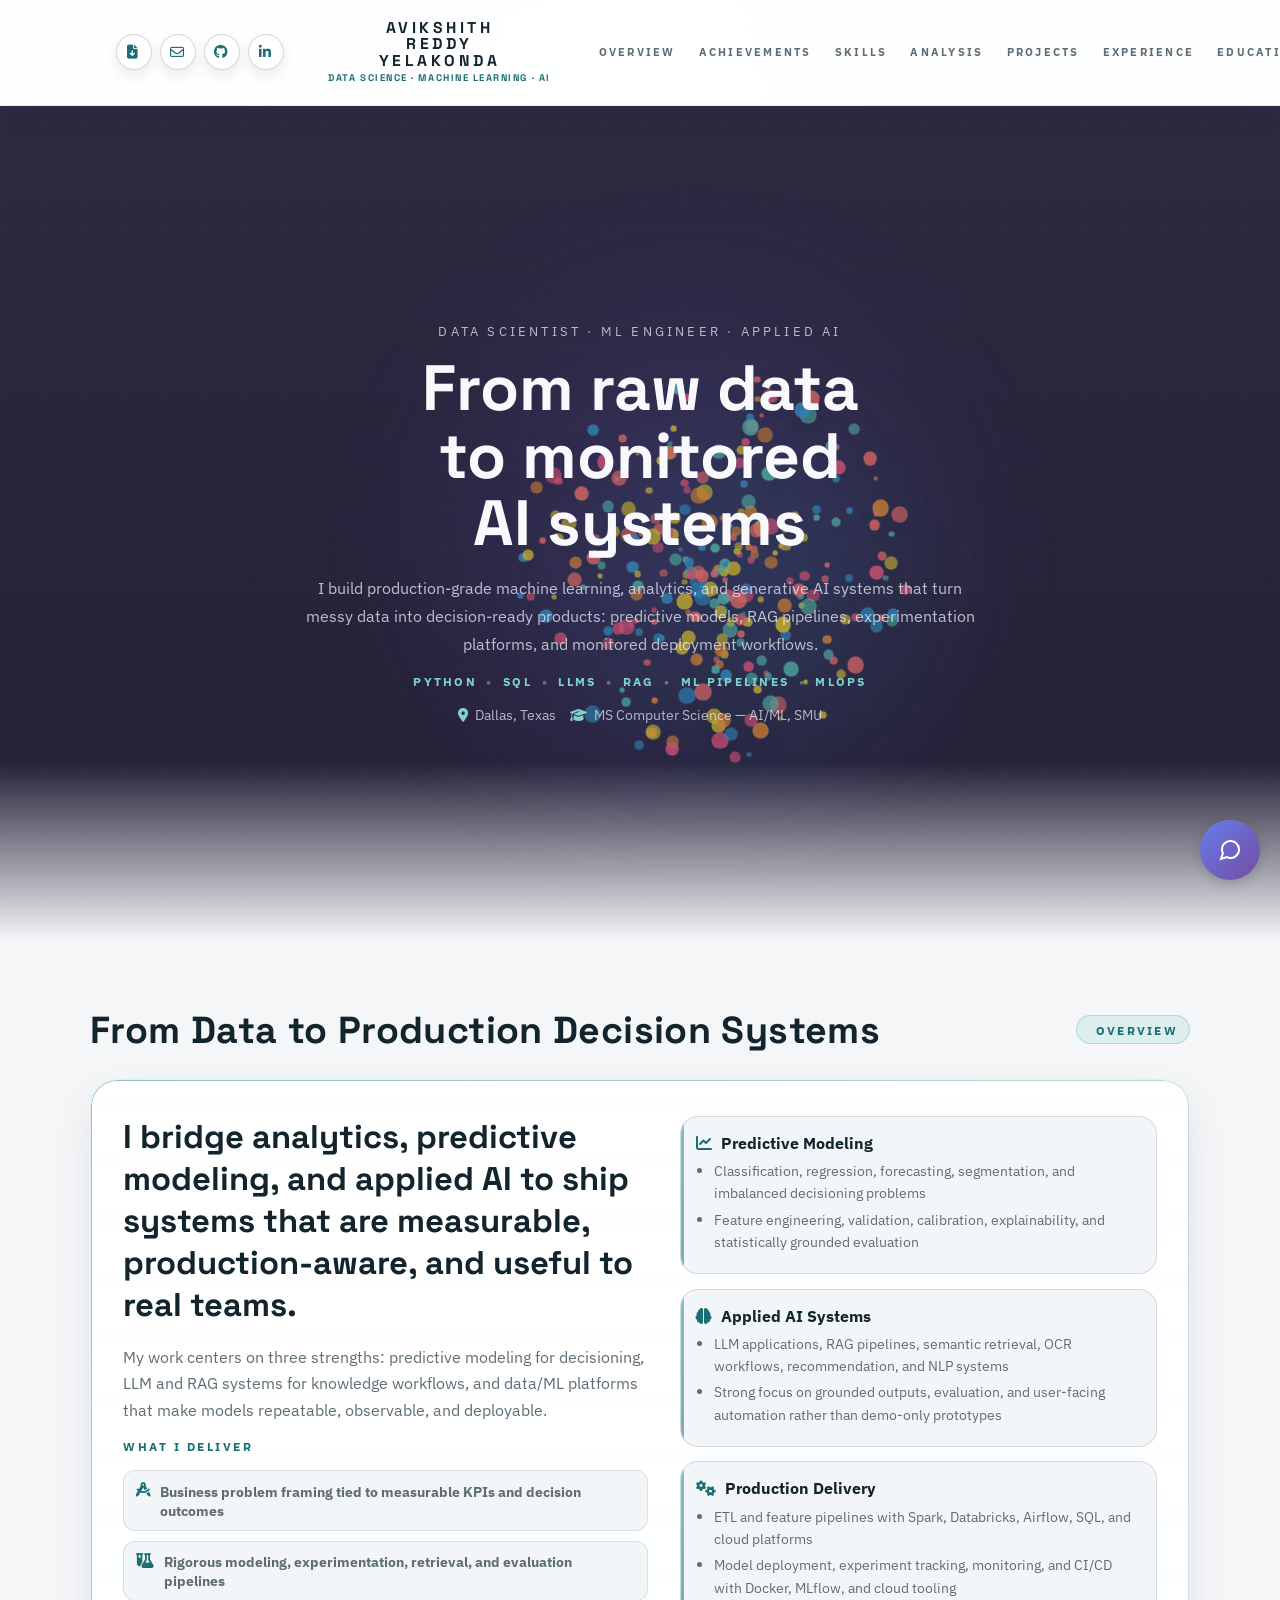
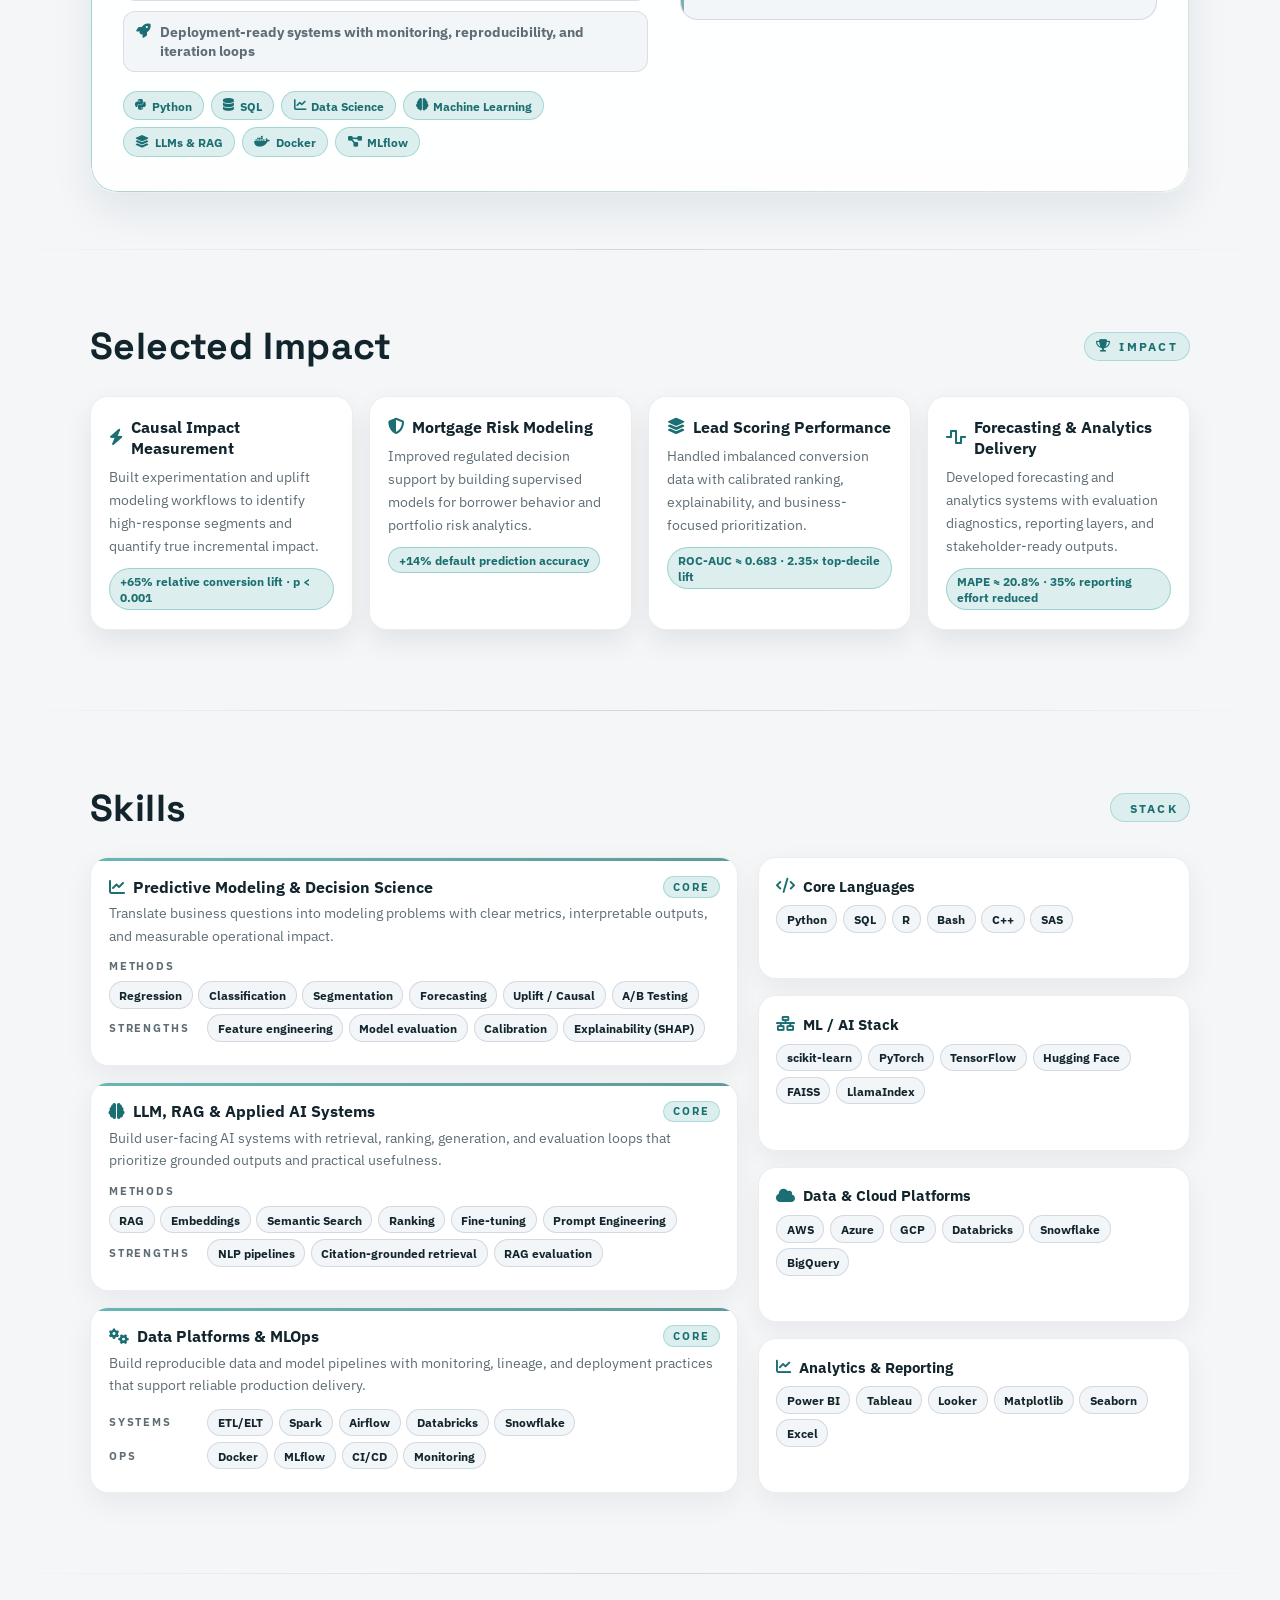
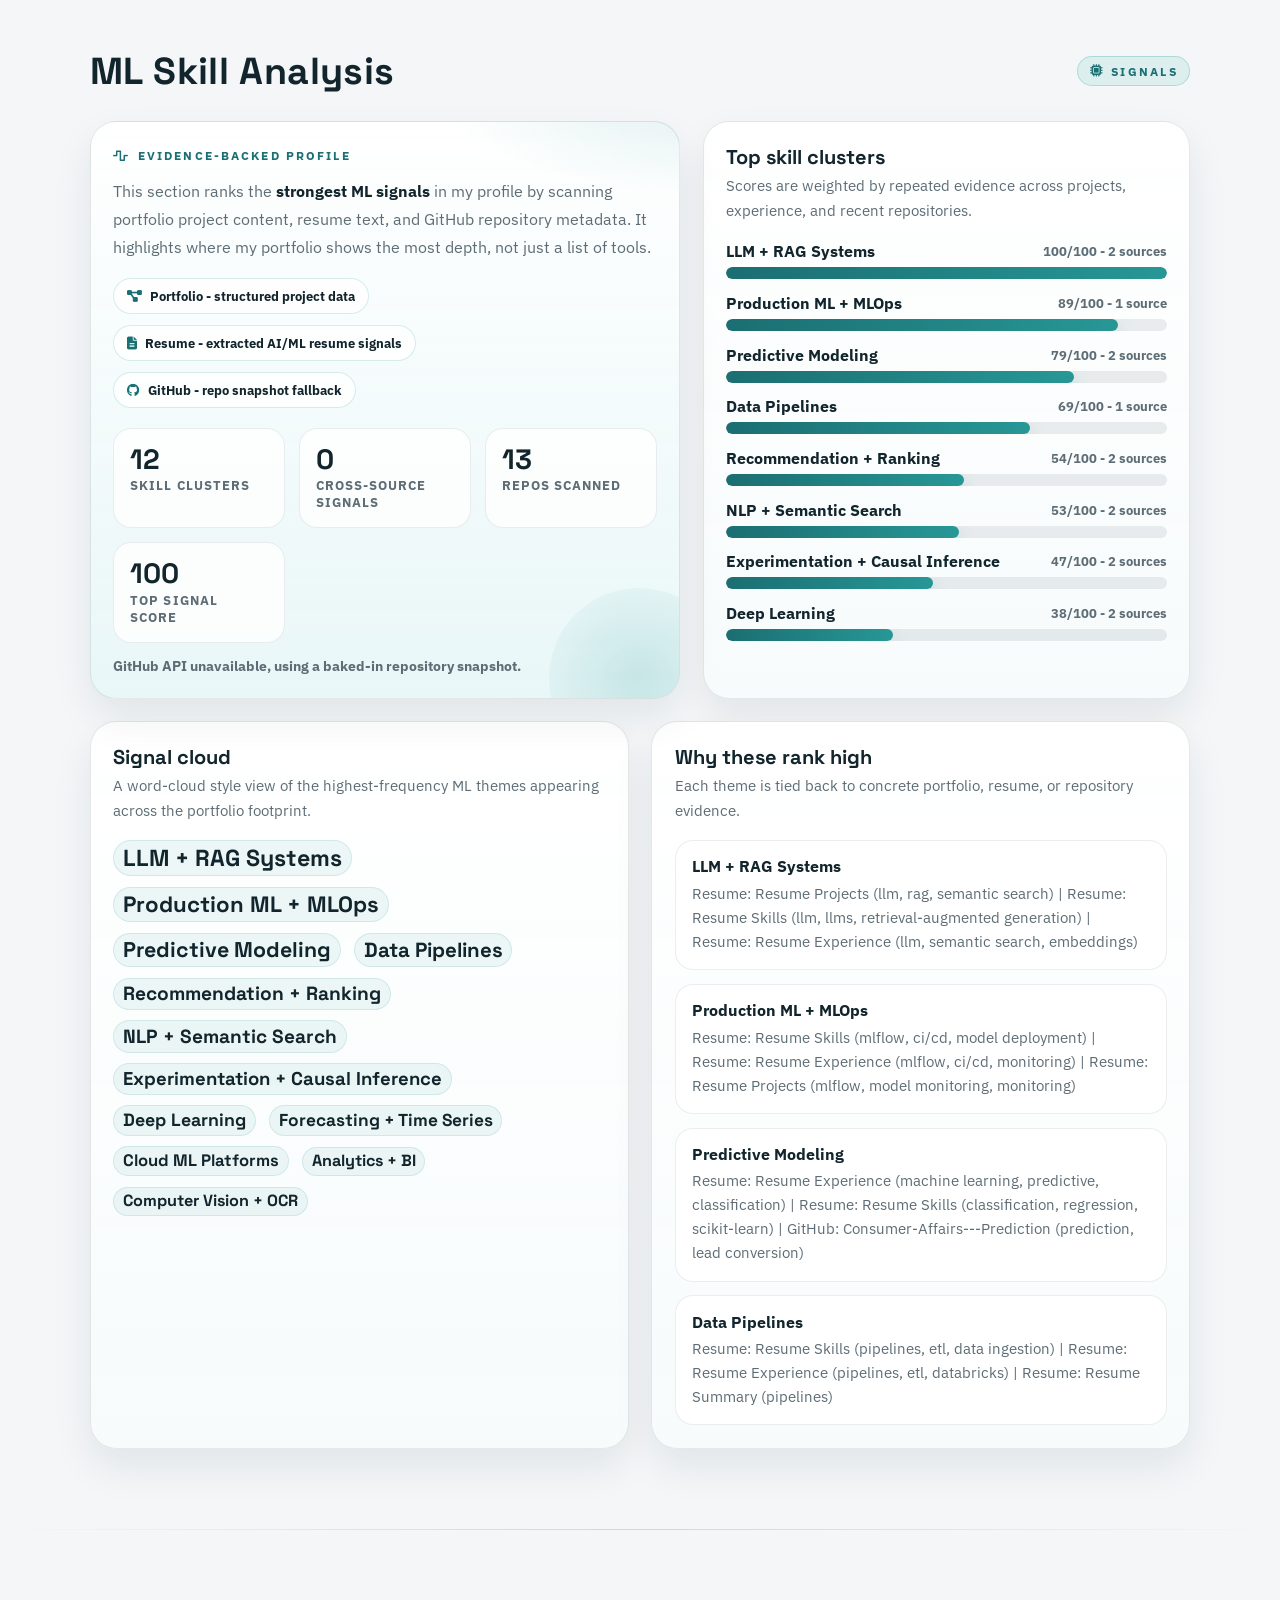
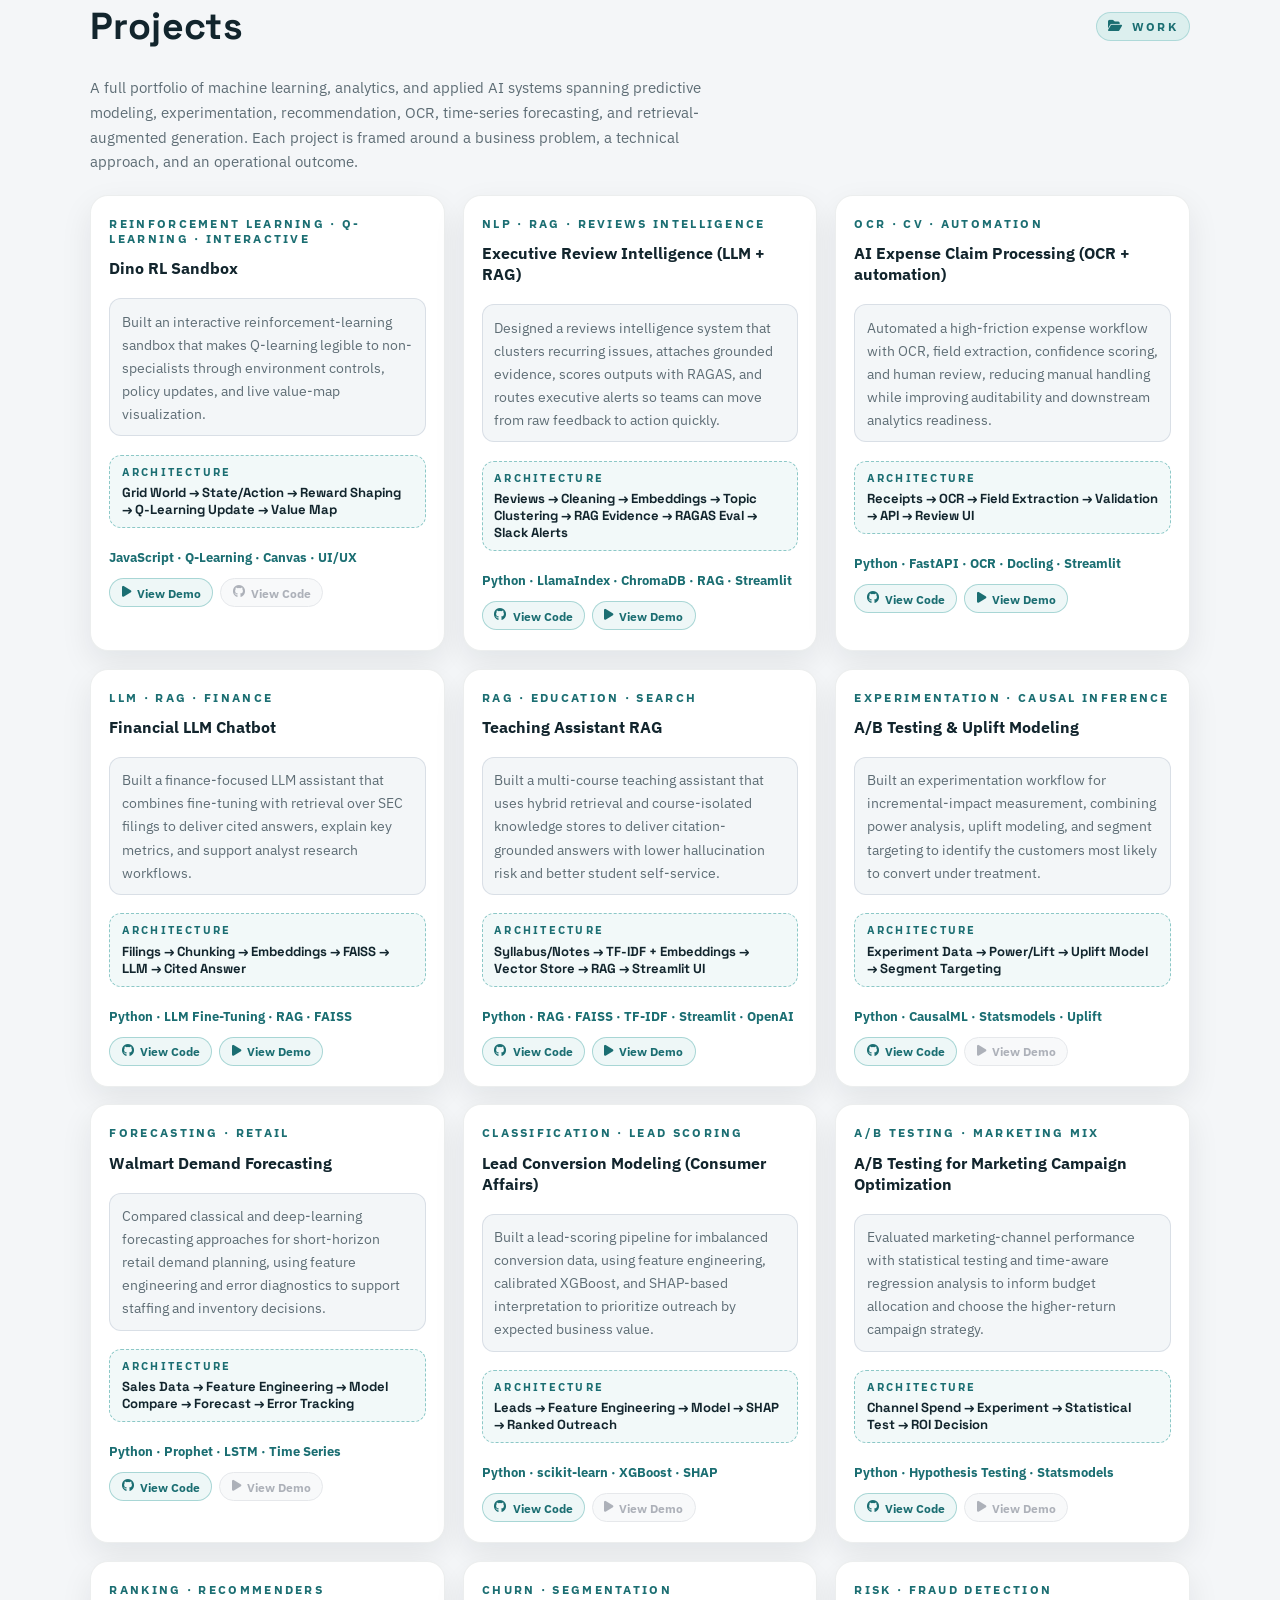
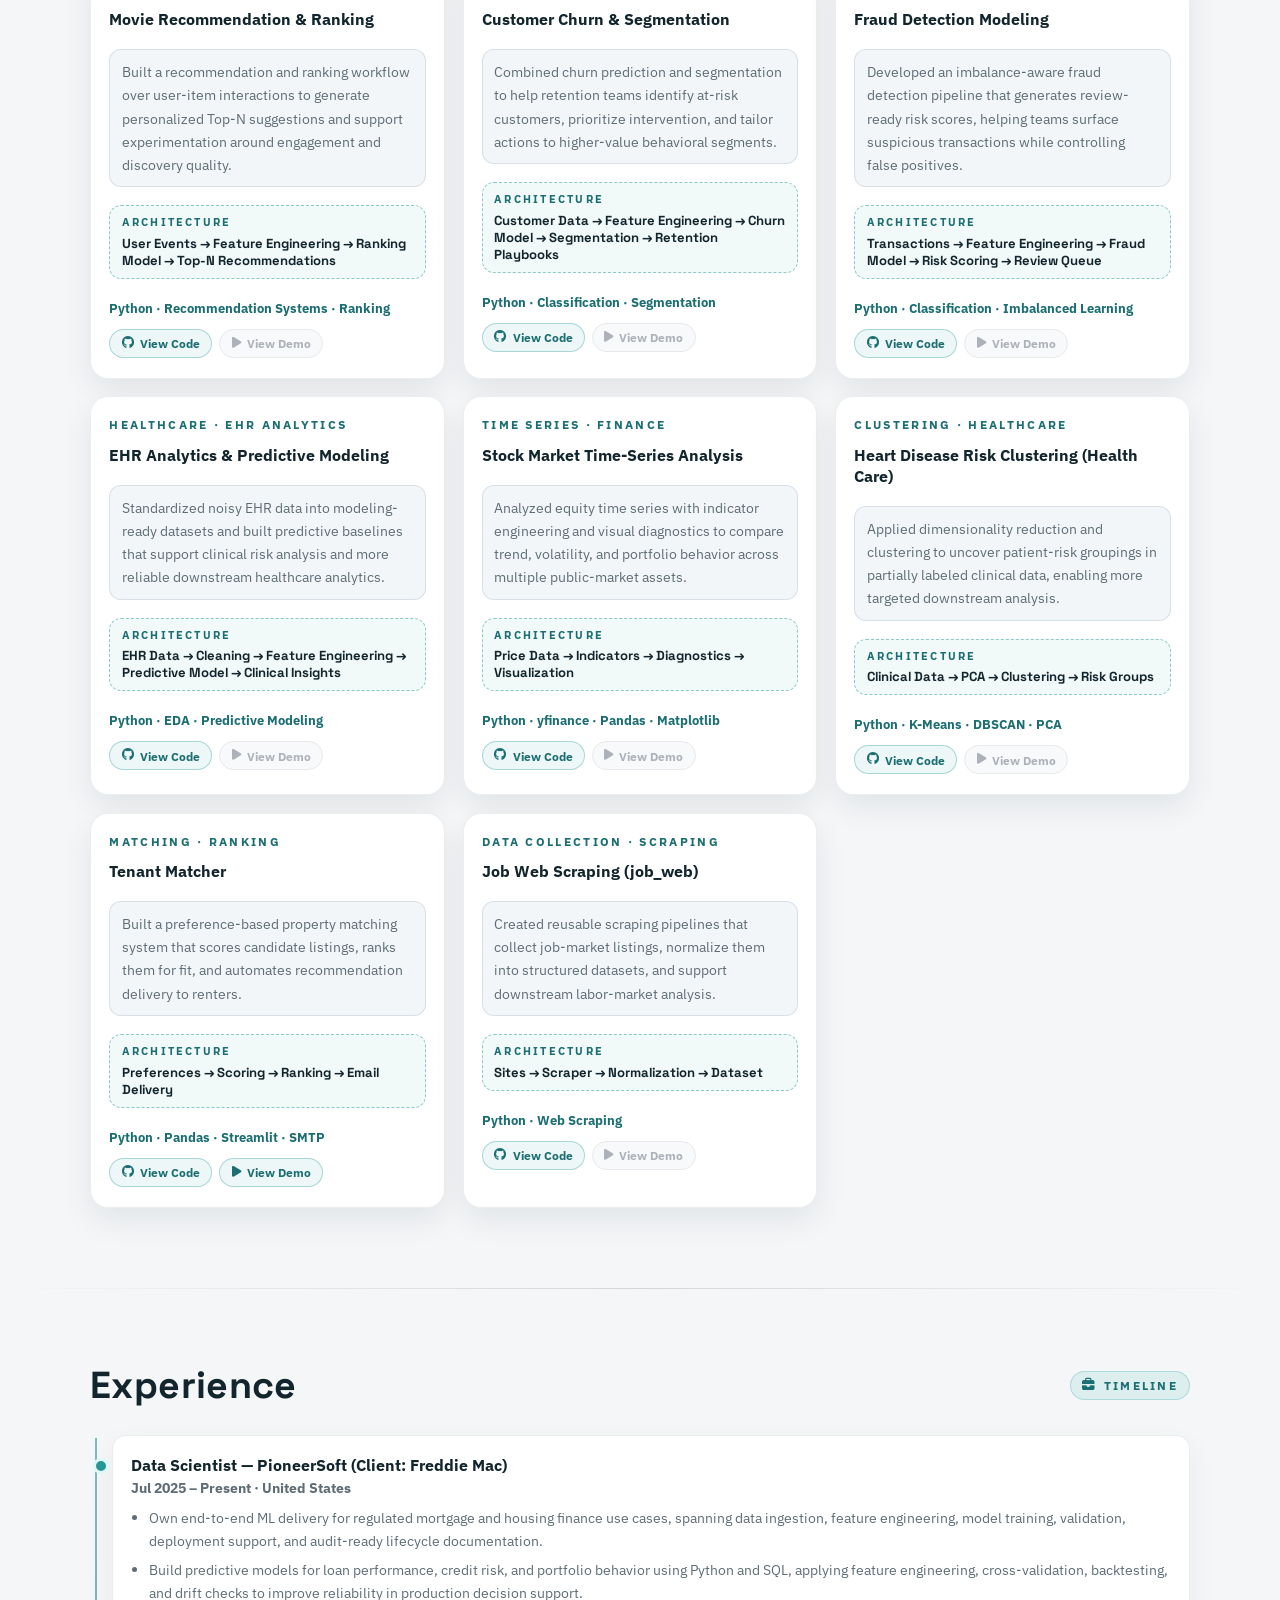
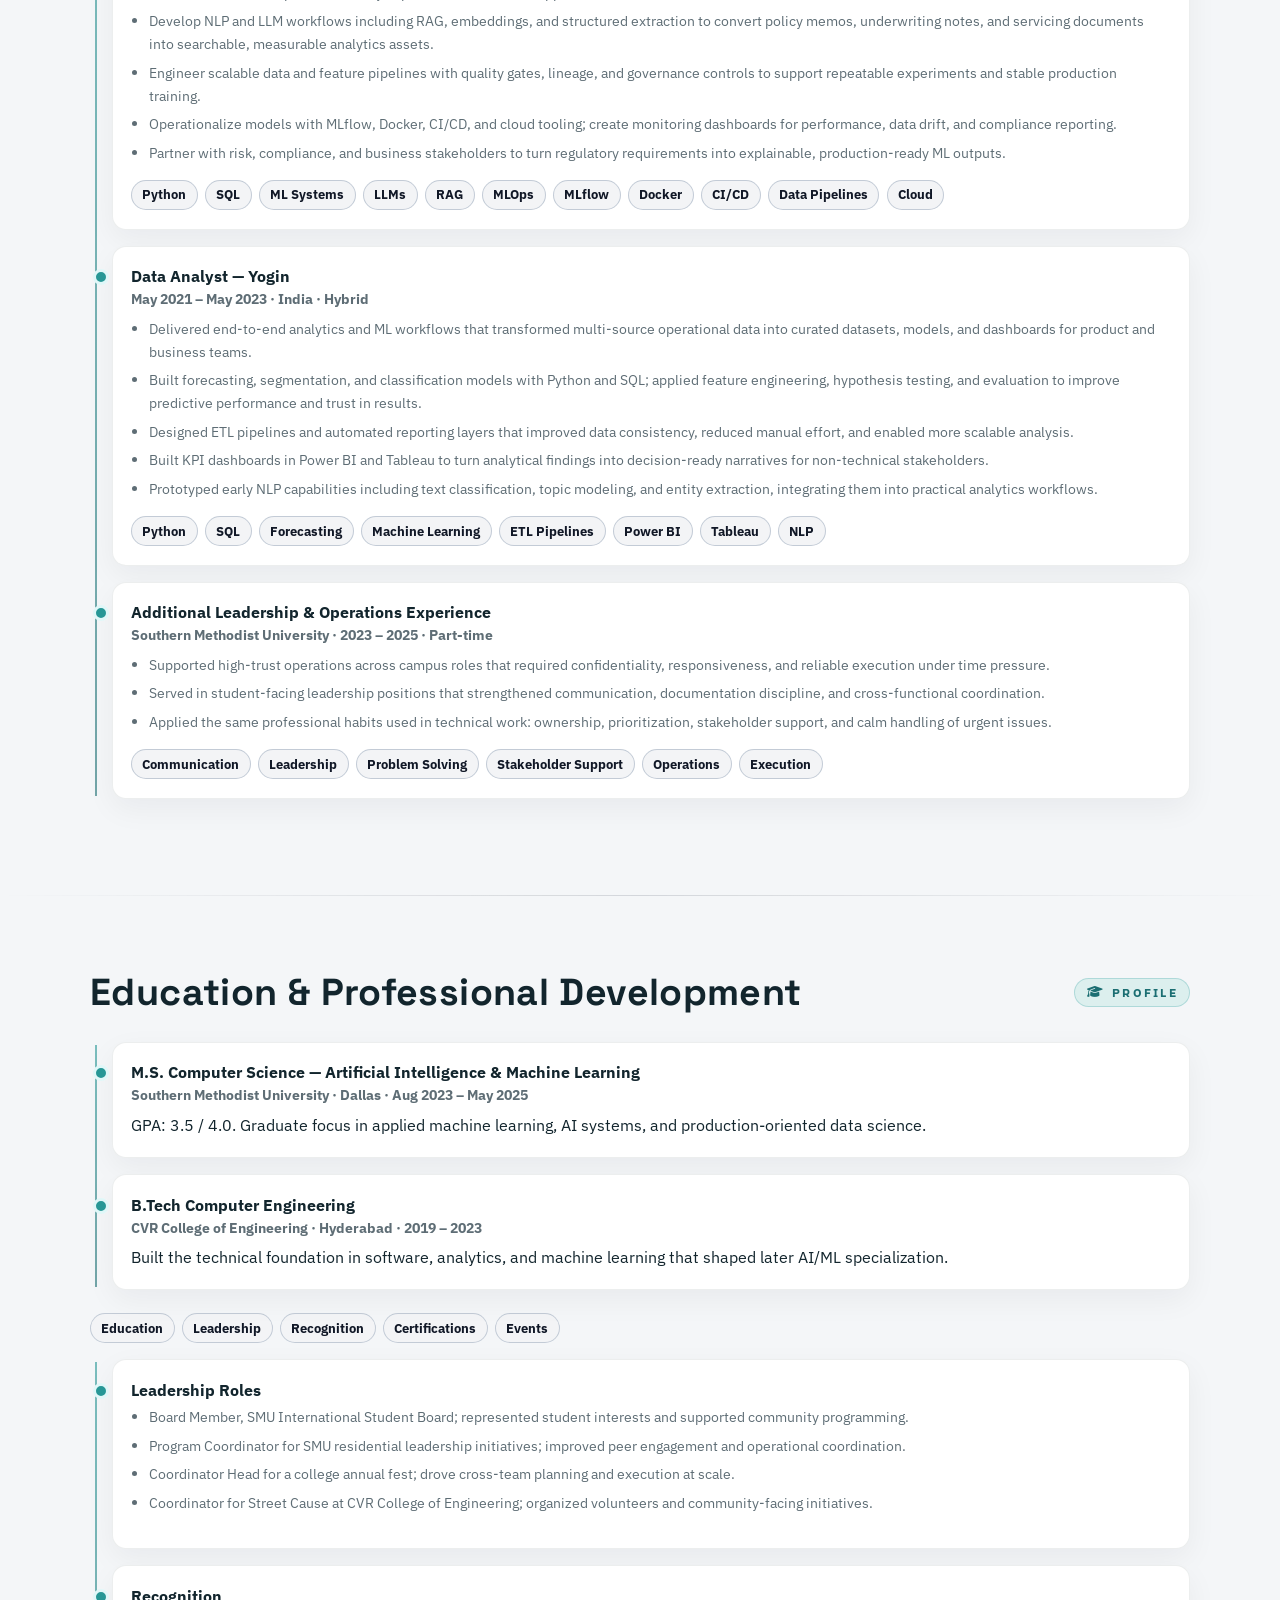
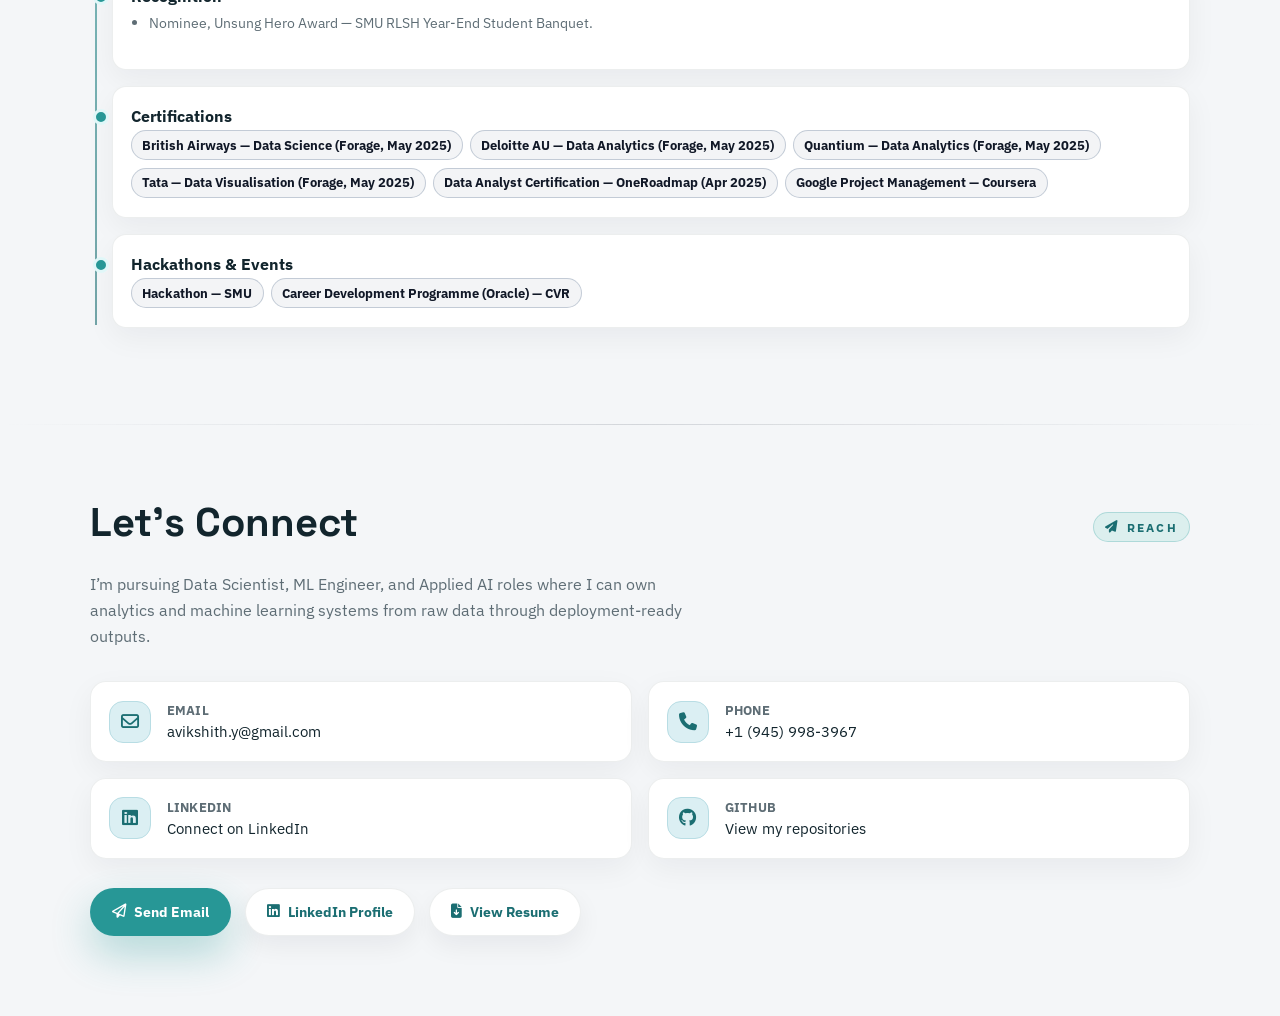
==== commit 3deb6833: "Recompose hero to match reference AI backdrop" ====
--- a/index.html
+++ b/index.html
@@ -316,43 +316,45 @@
       opacity:.9;
     }
     .hero-network-glow-a{
-      width:min(52vw, 720px);
-      height:min(52vw, 720px);
-      right:-4rem;
-      top:14%;
-      background:radial-gradient(circle, rgba(89,70,157,.34), rgba(89,70,157,0) 68%);
+      width:min(54vw, 760px);
+      height:min(54vw, 760px);
+      left:54%;
+      top:53%;
+      transform:translate(-50%, -50%);
+      background:radial-gradient(circle, rgba(89,70,157,.4), rgba(89,70,157,0) 68%);
     }
     .hero-network-glow-b{
-      width:min(36vw, 460px);
-      height:min(36vw, 460px);
-      right:10%;
-      top:24%;
-      background:radial-gradient(circle, rgba(39,151,150,.18), rgba(39,151,150,0) 72%);
+      width:min(38vw, 500px);
+      height:min(38vw, 500px);
+      left:58%;
+      top:57%;
+      transform:translate(-50%, -50%);
+      background:radial-gradient(circle, rgba(39,151,150,.16), rgba(39,151,150,0) 72%);
     }
     .hero-network{
       position:absolute;
-      right:clamp(-5rem, 1vw, 1rem);
-      top:53%;
-      width:min(48vw, 640px);
+      left:56%;
+      top:56%;
+      width:min(46vw, 620px);
       aspect-ratio:1 / 1;
-      transform:translateY(-50%);
+      transform:translate(-50%, -50%);
       filter:drop-shadow(0 28px 44px rgba(7,6,20,.28));
-      opacity:.94;
+      opacity:.98;
     }
     .hero-grid{
       max-width:var(--maxw);
       margin:0 auto;
       width:100%;
-      display:grid;
-      grid-template-columns:1.35fr .9fr;
-      gap: clamp(1.6rem, 3vw, 2.8rem);
-      align-items:center;
+      display:block;
       position:relative;
       z-index:1;
     }
     .hero-copy{
       position:relative;
       z-index:2;
+      width:min(100%, 720px);
+      margin:0 auto;
+      text-align:center;
     }
     .hero-kicker{
       font-size:.8rem;
@@ -363,22 +365,27 @@
     }
     .hero-title{
       font-family:"Space Grotesk",system-ui,sans-serif;
-      font-size: clamp(2.9rem, 4.8vw, 4.2rem);
+      font-size: clamp(3rem, 5vw, 4.4rem);
       line-height:1.06;
       margin-bottom:1rem;
       max-width:11ch;
+      margin-left:auto;
+      margin-right:auto;
       color:#f9f8fd;
     }
     .hero-body{
       color:rgba(231,233,243,.78);
       line-height:1.7;
-      max-width:52ch;
+      max-width:42rem;
       margin-bottom:1.3rem;
+      margin-left:auto;
+      margin-right:auto;
       font-size:1.03rem;
     }
     .hero-stack{
       display:flex;
       flex-wrap:wrap;
+      justify-content:center;
       gap:.35rem .6rem;
       font-size:.78rem;
       font-weight:900;
@@ -391,6 +398,7 @@
     .hero-meta{
       display:flex;
       flex-wrap:wrap;
+      justify-content:center;
       gap:.9rem;
       align-items:center;
       font-size:.85rem;
@@ -403,77 +411,6 @@
     }
     .hero-meta-item i{color:#7fd2cc;}
 
-    .hero-visual-stack{
-      width:100%;
-      max-width:390px;
-      margin:0 0 0 auto;
-      display:flex;
-      justify-content:flex-end;
-      position:relative;
-      z-index:2;
-    }
-    .hero-photo-card{
-      width:min(100%, 390px);
-      margin:0;
-      background:rgba(255,255,255,.08);
-      border-radius:26px;
-      padding:.6rem;
-      box-shadow:0 30px 64px rgba(7,6,18,.24);
-      border:1px solid rgba(255,255,255,.14);
-      position:relative;
-      overflow:hidden;
-      backdrop-filter:blur(10px);
-    }
-    .hero-photo-card::before{
-      content:"";
-      position:absolute;
-      inset:0;
-      border-radius:26px;
-      padding:1px;
-      background:linear-gradient(135deg, rgba(127,210,204,.7), rgba(255,255,255,.1));
-      -webkit-mask:
-        linear-gradient(#000 0 0) content-box,
-        linear-gradient(#000 0 0);
-      -webkit-mask-composite:xor;
-              mask-composite:exclude;
-      pointer-events:none;
-    }
-    .hero-photo-topbar{
-      position:absolute;
-      left:0; right:0;
-      top:0;
-      padding:.75rem .95rem;
-      display:flex;
-      justify-content:space-between;
-      align-items:center;
-      gap:.75rem;
-      pointer-events:none;
-    }
-    .hero-photo-topbar .label{
-      font-size:.72rem;
-      letter-spacing:.18em;
-      text-transform:uppercase;
-      font-weight:800;
-      color:rgba(249,248,253,.82);
-      background:rgba(32,29,50,.48);
-      border:1px solid rgba(255,255,255,.12);
-      padding:.28rem .6rem;
-      border-radius:999px;
-      backdrop-filter: blur(10px);
-    }
-    .hero-photo-inner{
-      border-radius:22px;
-      overflow:hidden;
-      background:#000;
-      aspect-ratio:16 / 11;
-    }
-    .hero-photo-inner img{
-      width:100%;
-      height:100%;
-      display:block;
-      object-fit:cover;
-      filter:grayscale(100%);
-    }
     .hero-ai-node{
       --size:12px;
       --drift-x:0px;
@@ -508,27 +445,21 @@
         padding-top:2.4rem;
         padding-bottom:4.8rem;
       }
-      .hero-grid{grid-template-columns:1fr;gap:2rem}
       .hero-network{
-        width:min(82vw, 520px);
-        right:-6rem;
-        top:23%;
-        transform:none;
-        opacity:.5;
+        width:min(88vw, 560px);
+        left:52%;
+        top:58%;
+        opacity:.72;
       }
       .hero-network-glow-a{
-        width:min(82vw, 540px);
-        height:min(82vw, 540px);
-        right:-8rem;
-        top:5%;
+        width:min(90vw, 580px);
+        height:min(90vw, 580px);
+        left:52%;
+        top:56%;
       }
       .hero-network-glow-b{
-        right:-2rem;
-        top:12%;
-      }
-      .hero-visual-stack{
-        margin:0;
-        max-width:420px;
+        left:56%;
+        top:60%;
       }
     }
     @media(max-width:640px){
@@ -541,11 +472,17 @@
       .hero-body{
         font-size:.98rem;
       }
+      .hero-kicker{
+        letter-spacing:.18em;
+      }
+      .hero-meta{
+        gap:.7rem 1rem;
+      }
       .hero-network{
-        width:115vw;
-        right:-42vw;
-        top:20%;
-        opacity:.38;
+        width:122vw;
+        left:50%;
+        top:63%;
+        opacity:.42;
       }
     }
     @media (prefers-reduced-motion: reduce){
@@ -1621,18 +1558,6 @@
         <span class="hero-meta-item">
           <i class="fa-solid fa-graduation-cap"></i> MS Computer Science — AI/ML, SMU
         </span>
-      </div>
-    </div>
-
-    <div class="hero-visual-stack">
-      <div class="hero-photo-card hero-profile-card">
-        <div class="hero-photo-topbar" aria-hidden="true">
-          <span class="label">Profile</span>
-        </div>
-
-        <div class="hero-photo-inner">
-          <img src="avatar.jpg" alt="Portrait of Avikshith Yelakonda" />
-        </div>
       </div>
     </div>
   </div>
@@ -2760,30 +2685,29 @@
   const heroSignalCloud = document.getElementById('heroSignalCloud');
   if (heroSignalCloud) {
     const palette = ['#c84f72', '#c57a35', '#c2ab31', '#4da59d', '#2f82b6', '#d16363'];
-    const nodeCount = window.innerWidth < 640 ? 112 : 176;
+    const nodeCount = window.innerWidth < 640 ? 180 : 260;
 
     const createNode = () => {
       const node = document.createElement('span');
       node.className = 'hero-ai-node';
 
       const angle = Math.random() * Math.PI * 2;
-      const spread = Math.sqrt(Math.random());
-      const radiusX = 33;
-      const radiusY = 31;
-      const x = 50 + Math.cos(angle) * spread * radiusX + (Math.random() - 0.5) * 1.8;
-      const y = 50 + Math.sin(angle) * spread * radiusY + (Math.random() - 0.5) * 1.8;
-      const size = 6 + Math.random() * 14;
+      const spread = Math.pow(Math.random(), 0.82);
+      const radius = 34;
+      const x = 50 + Math.cos(angle) * spread * radius;
+      const y = 50 + Math.sin(angle) * spread * radius;
+      const size = 4 + Math.random() * 13;
       const color = palette[Math.floor(Math.random() * palette.length)];
 
       node.style.left = `${x}%`;
       node.style.top = `${y}%`;
       node.style.setProperty('--size', `${size}px`);
       node.style.setProperty('--node-color', color);
-      node.style.setProperty('--drift-x', `${(Math.random() - 0.5) * 8}px`);
-      node.style.setProperty('--drift-y', `${(Math.random() - 0.5) * 10}px`);
-      node.style.setProperty('--duration', `${7 + Math.random() * 5}s`);
-      node.style.setProperty('--delay', `${Math.random() * -8}s`);
-      node.style.opacity = `${0.52 + Math.random() * 0.34}`;
+      node.style.setProperty('--drift-x', `${(Math.random() - 0.5) * 5}px`);
+      node.style.setProperty('--drift-y', `${(Math.random() - 0.5) * 6}px`);
+      node.style.setProperty('--duration', `${8 + Math.random() * 6}s`);
+      node.style.setProperty('--delay', `${Math.random() * -10}s`);
+      node.style.opacity = `${0.62 + Math.random() * 0.26}`;
 
       return node;
     };
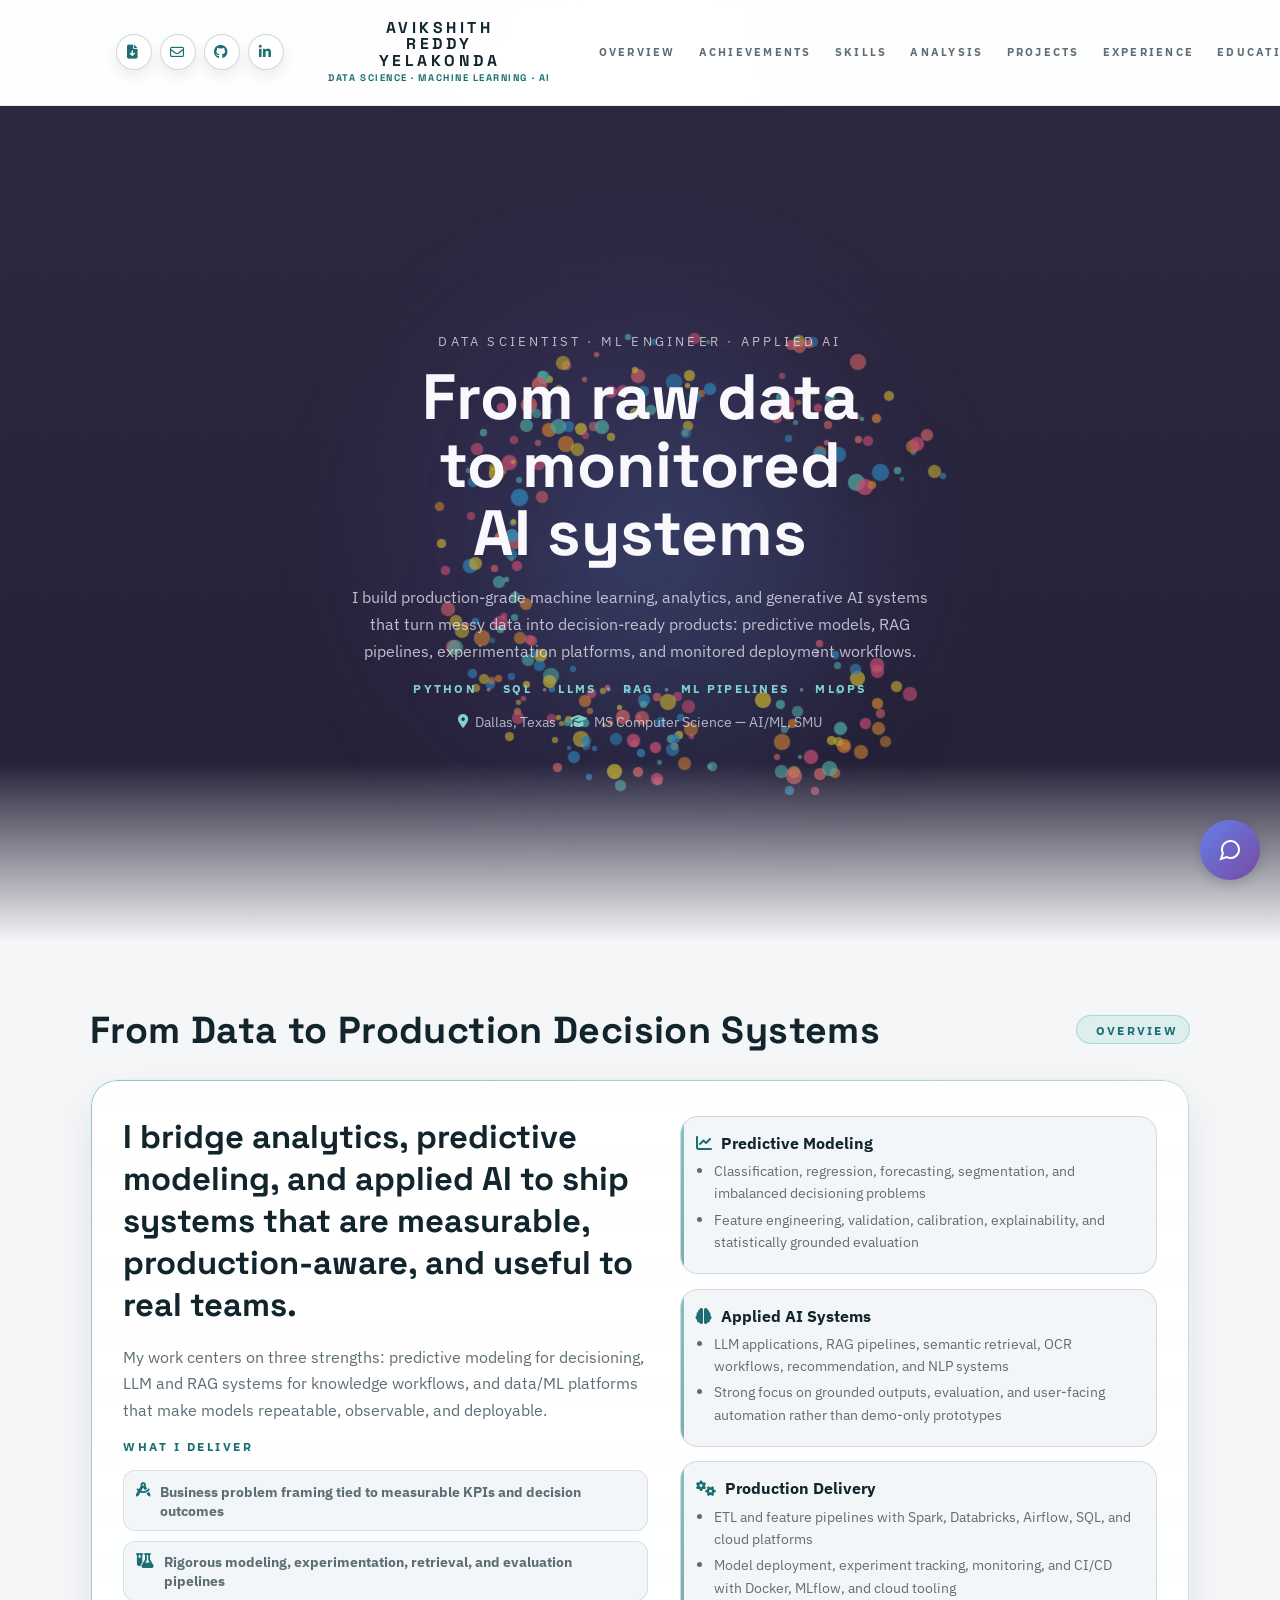
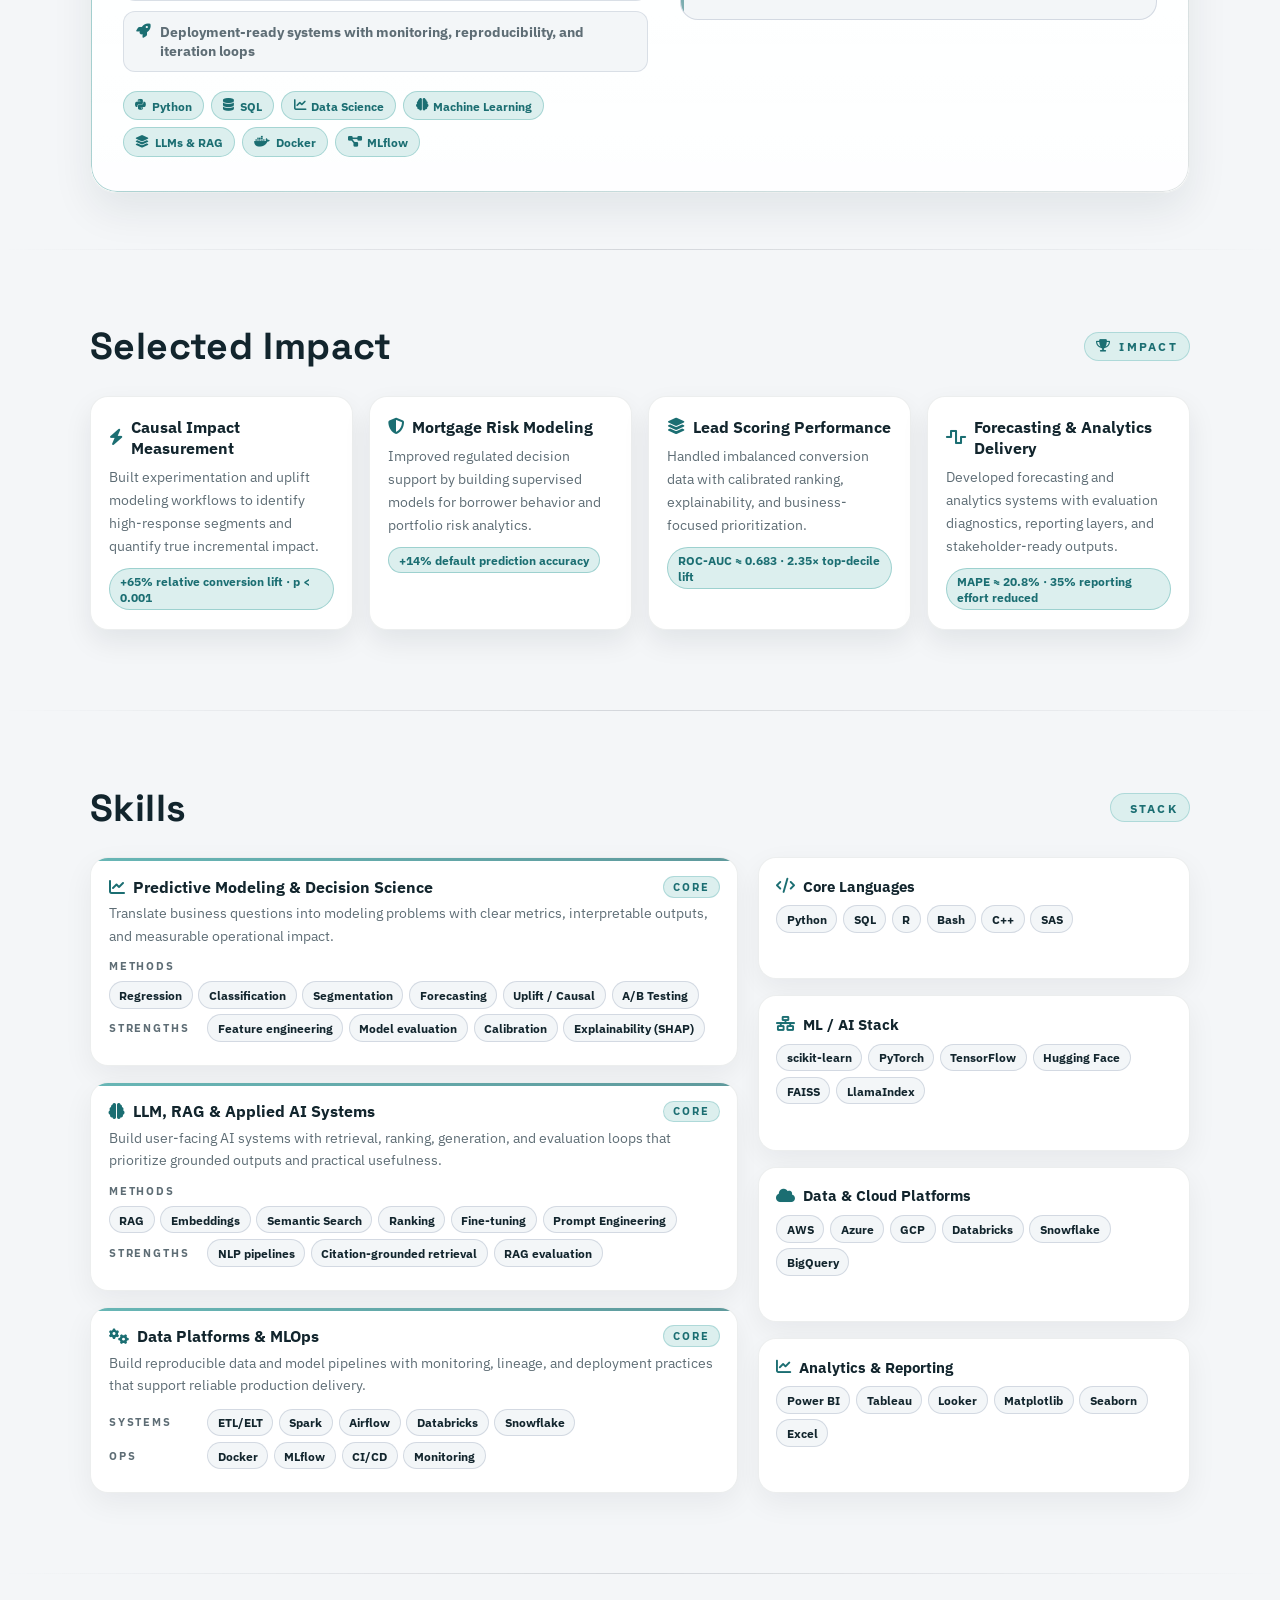
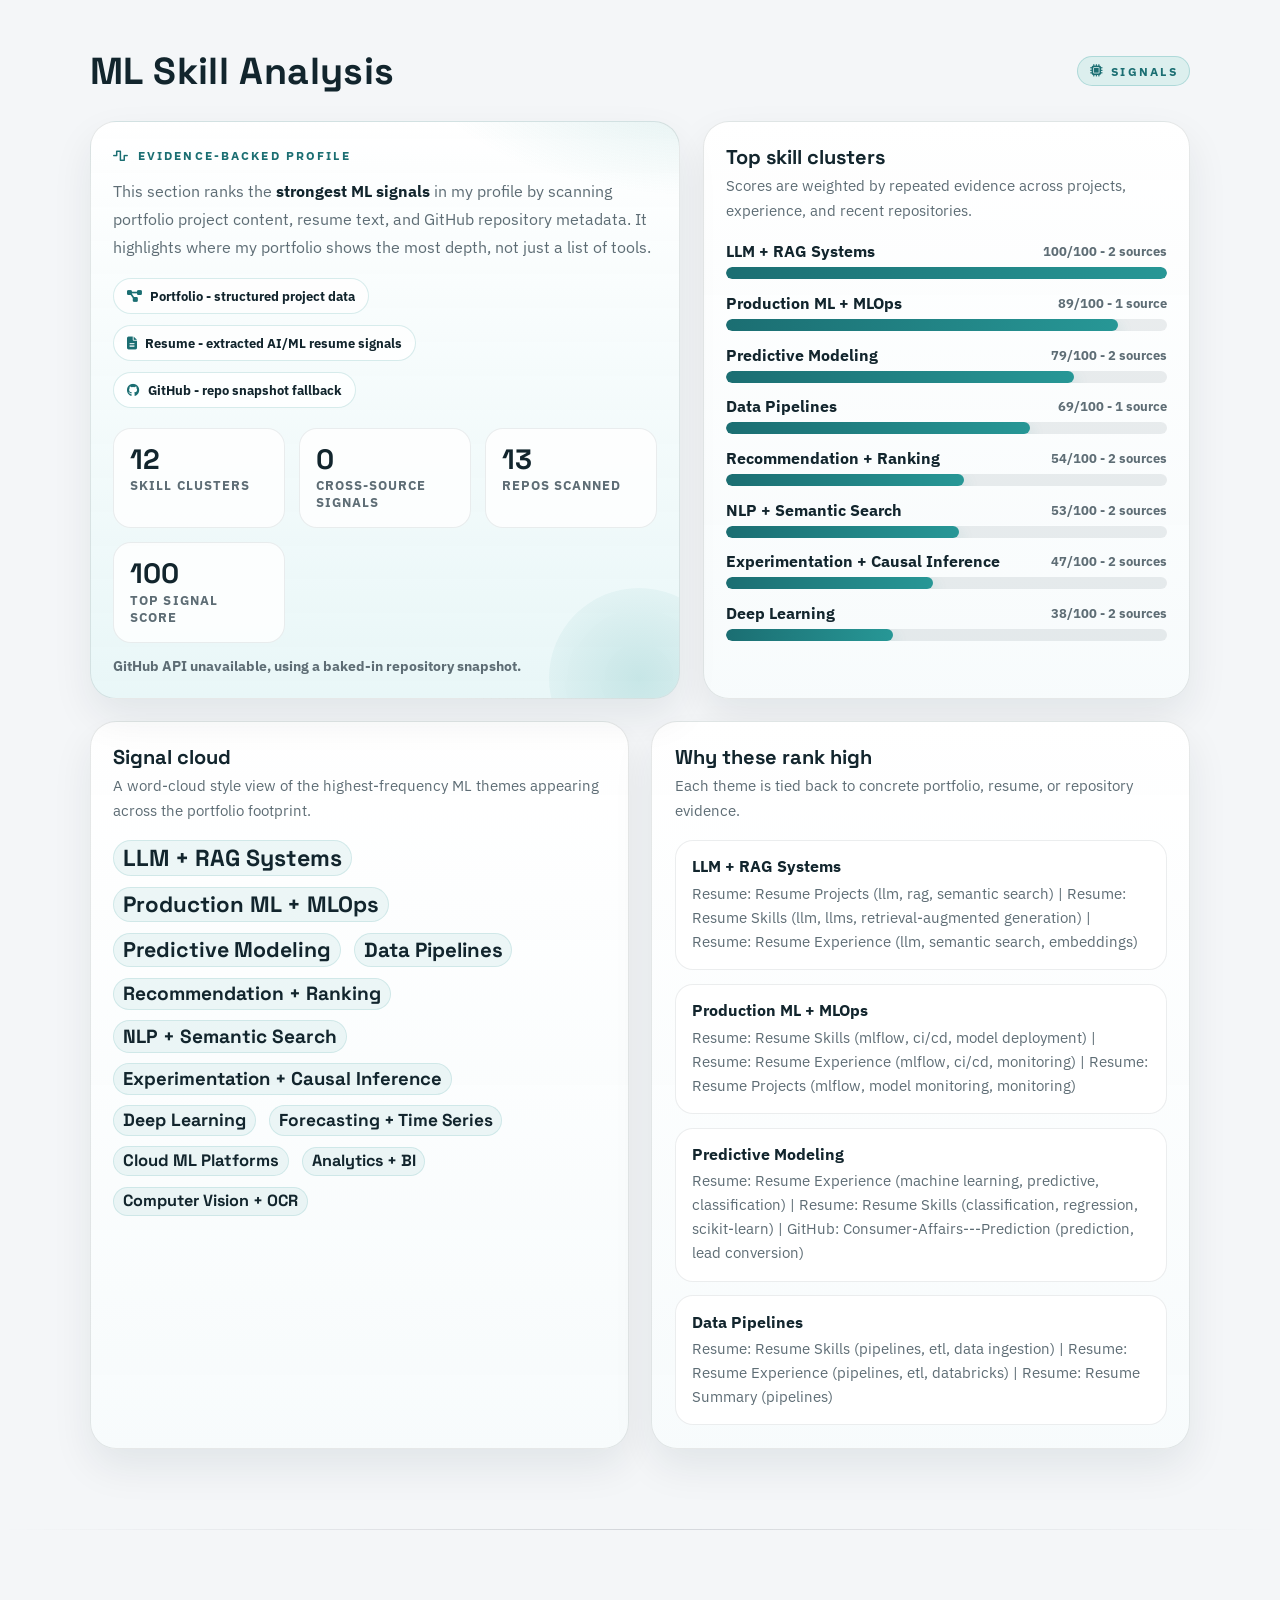
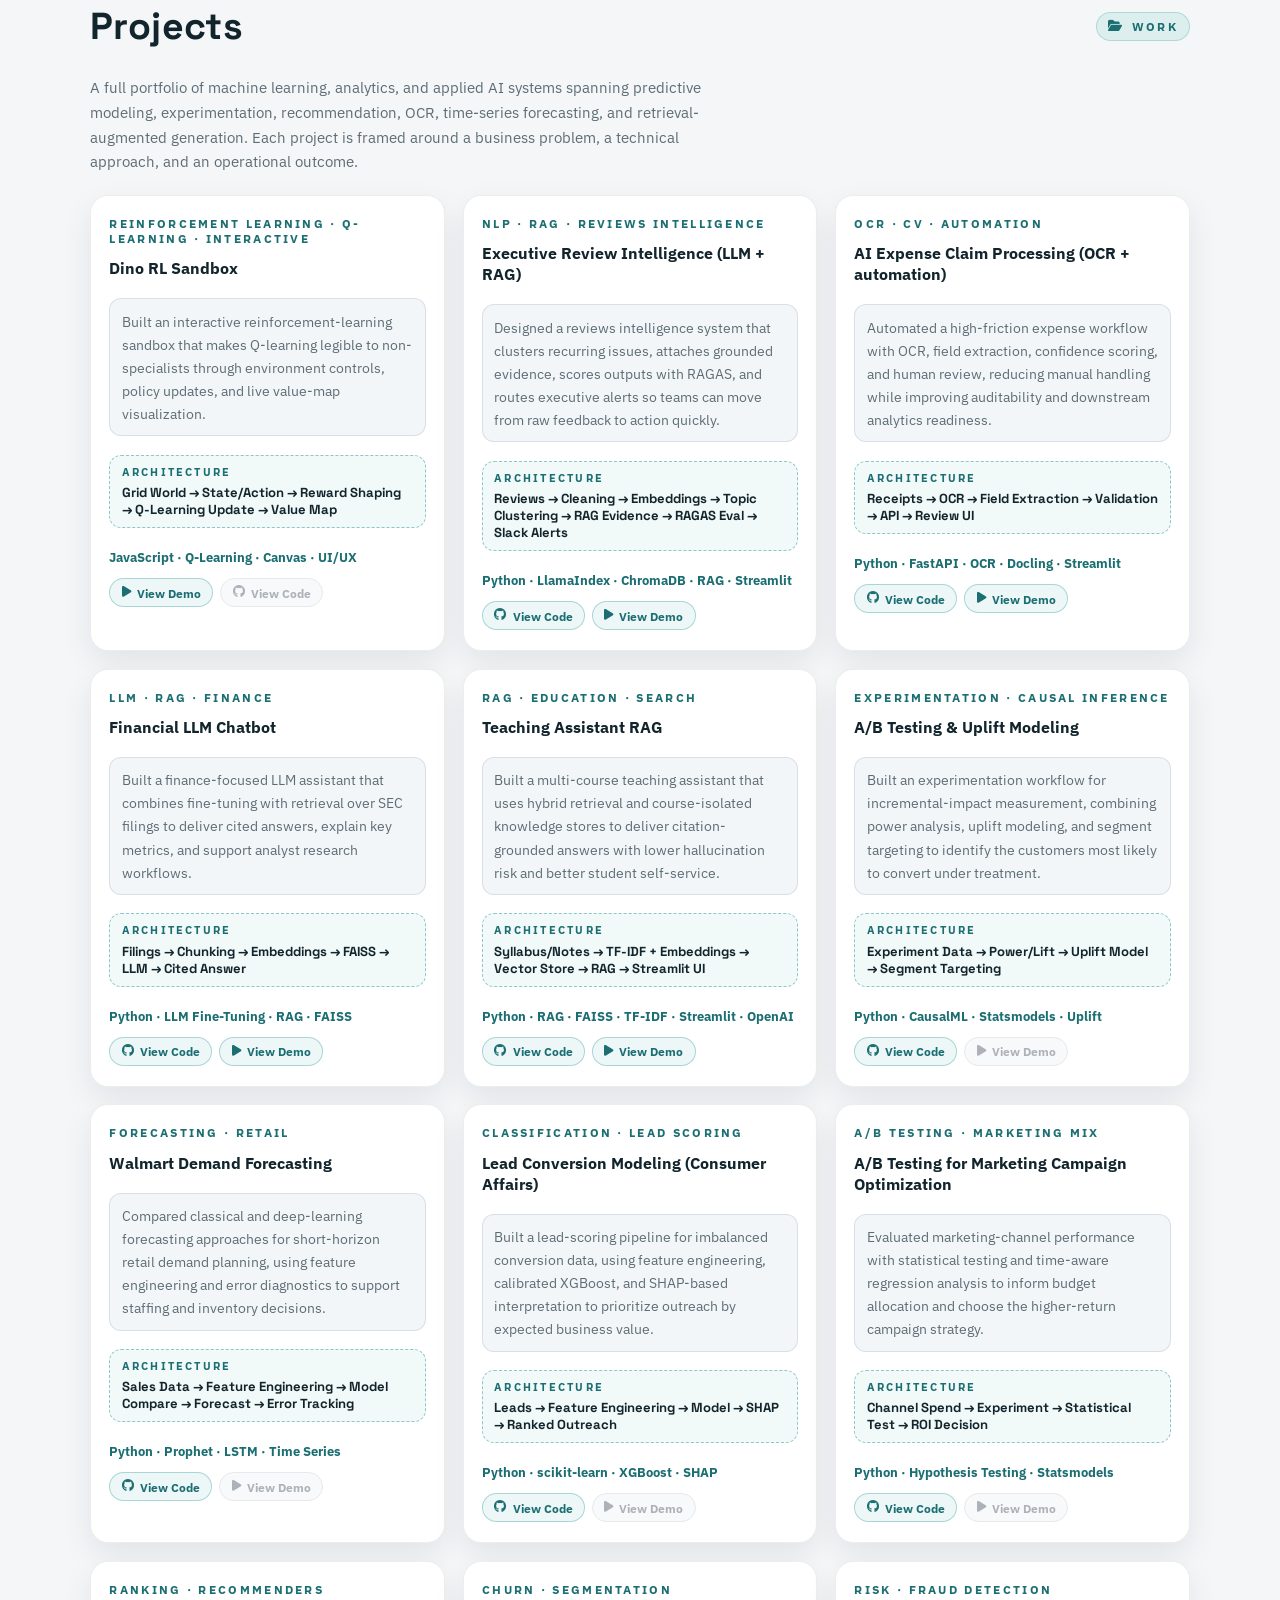
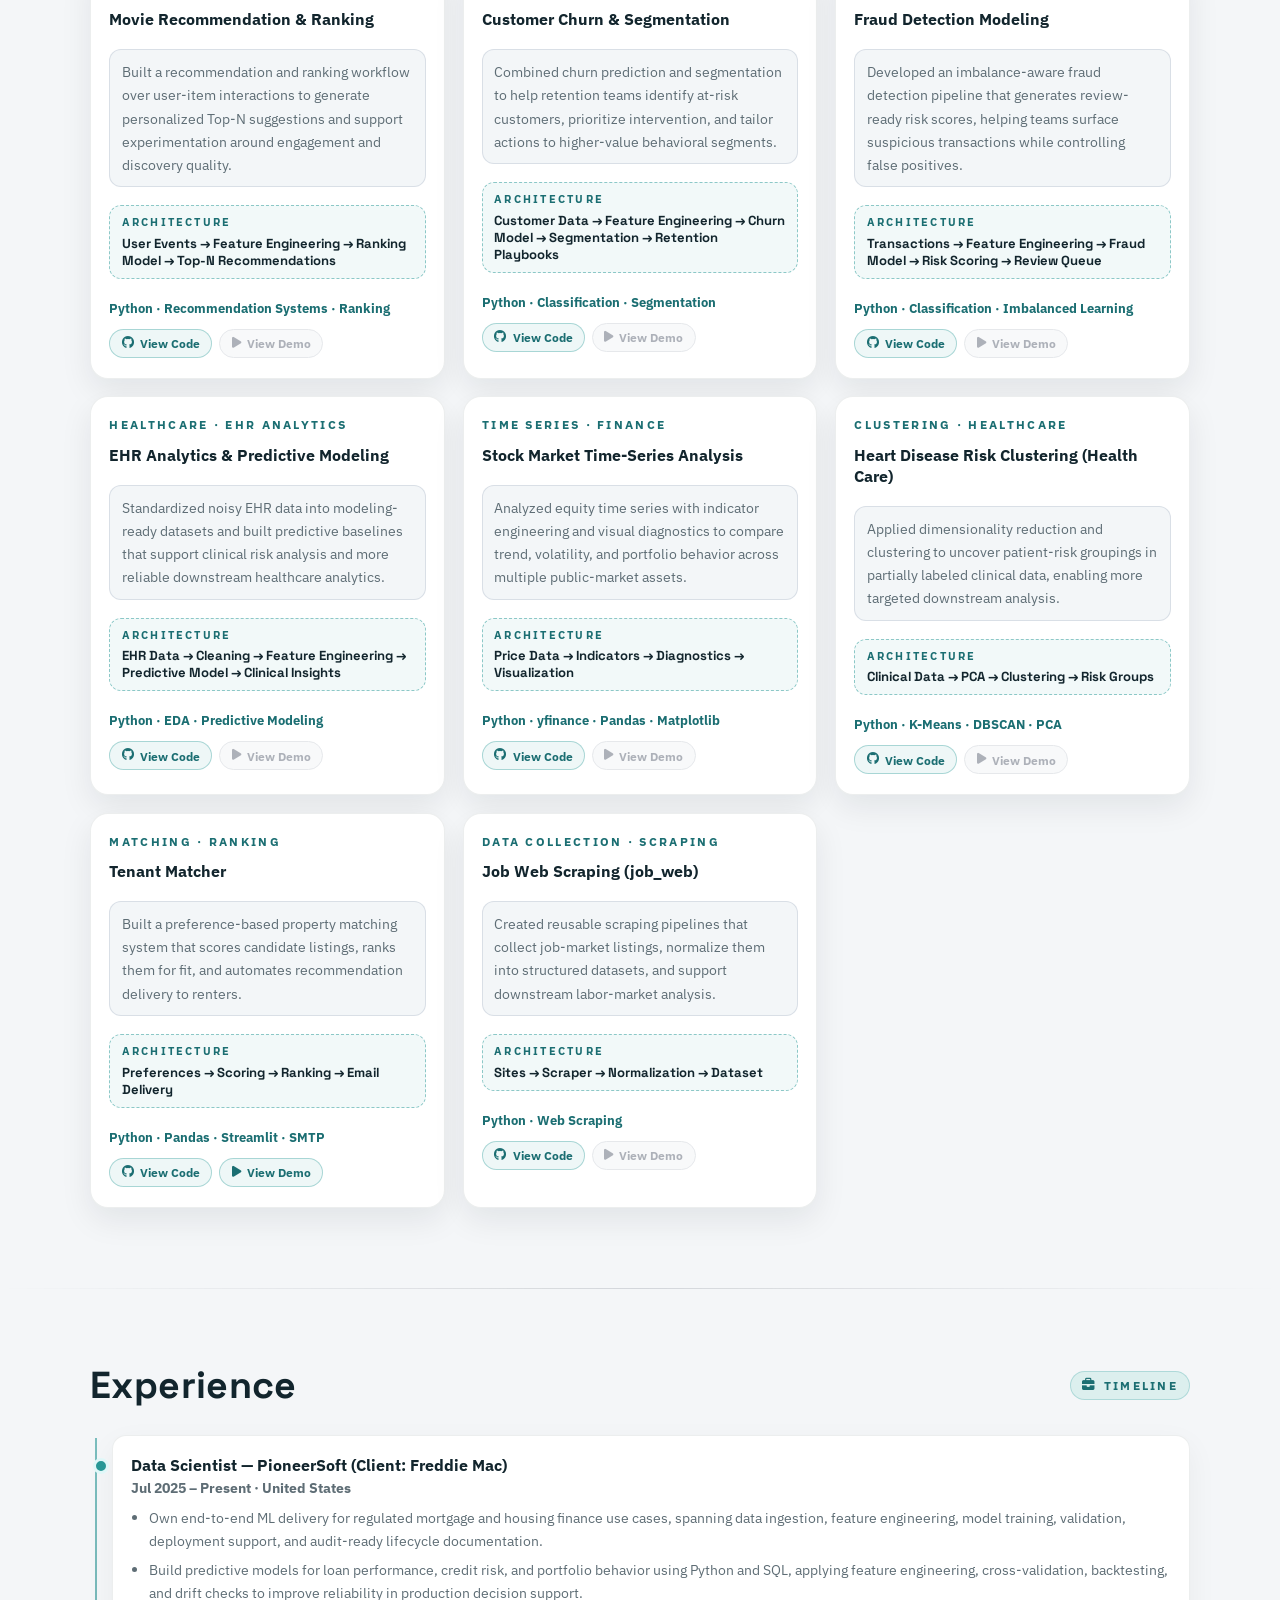
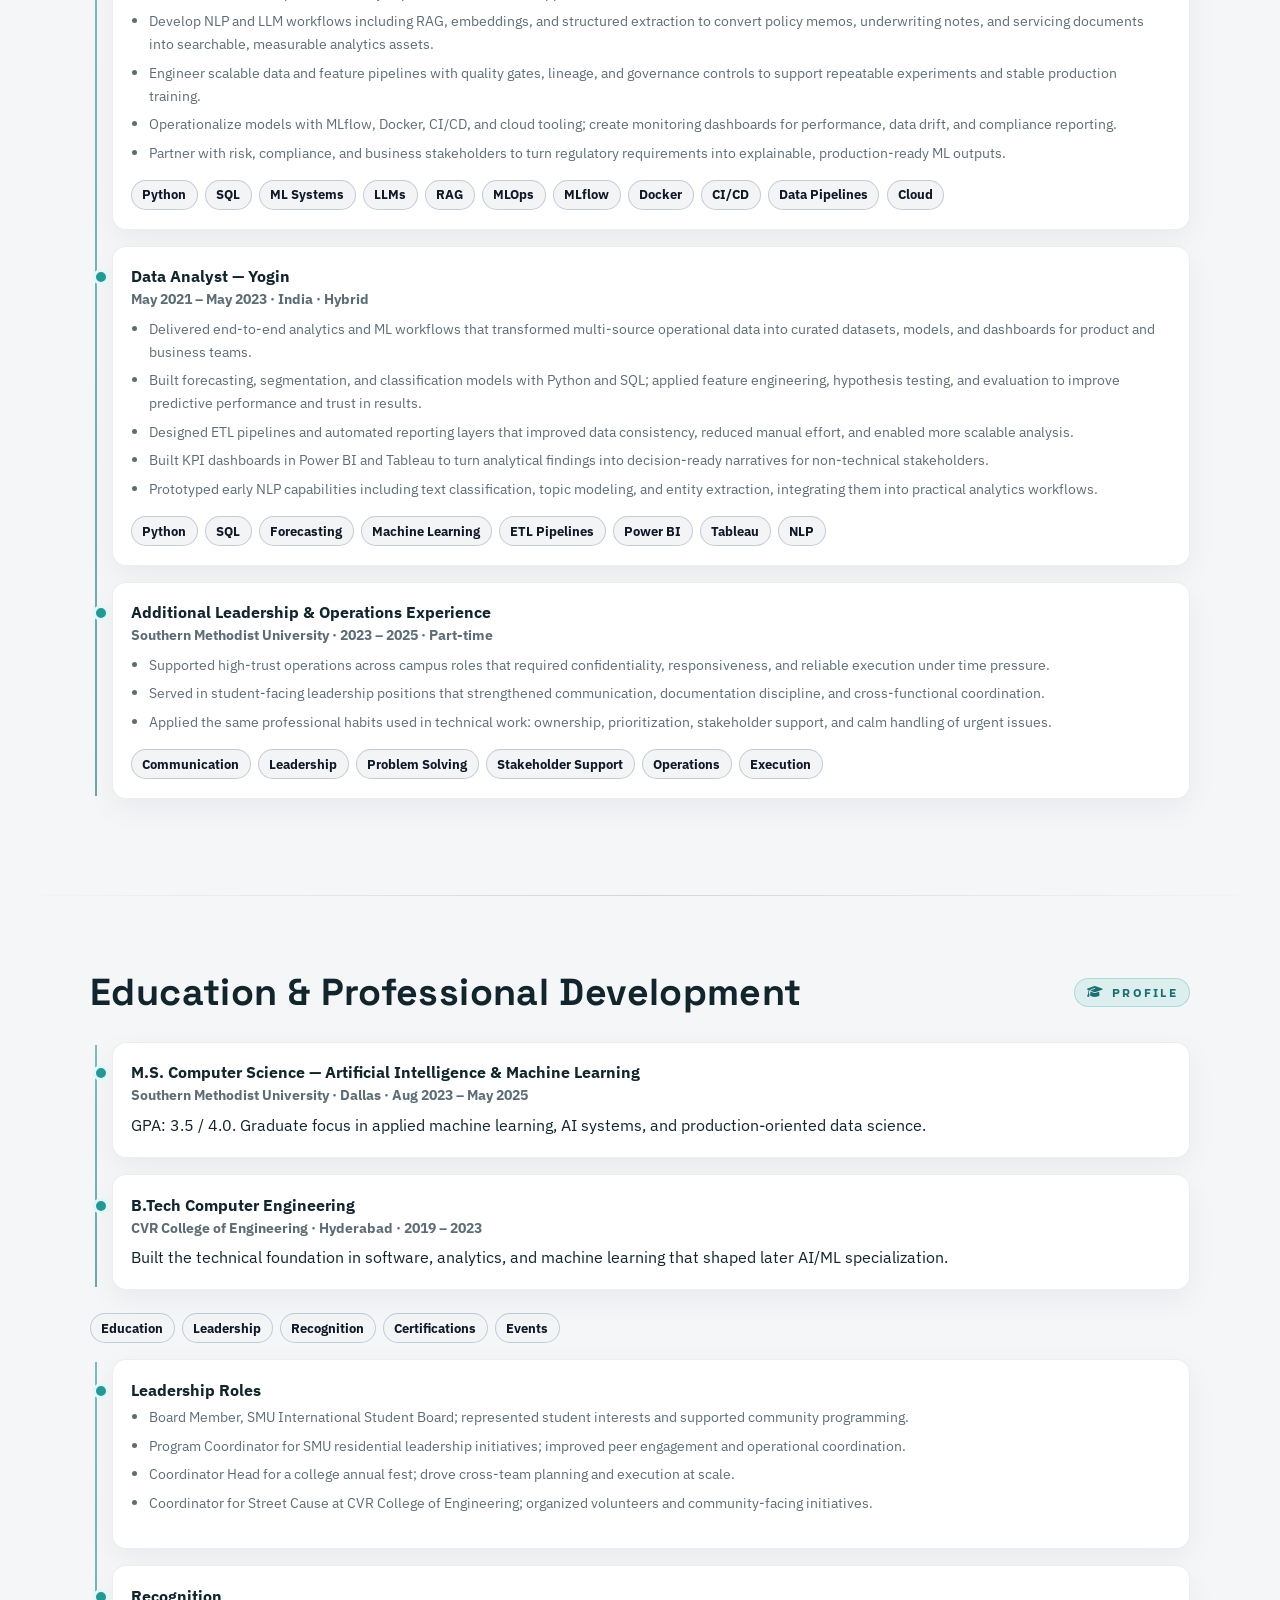
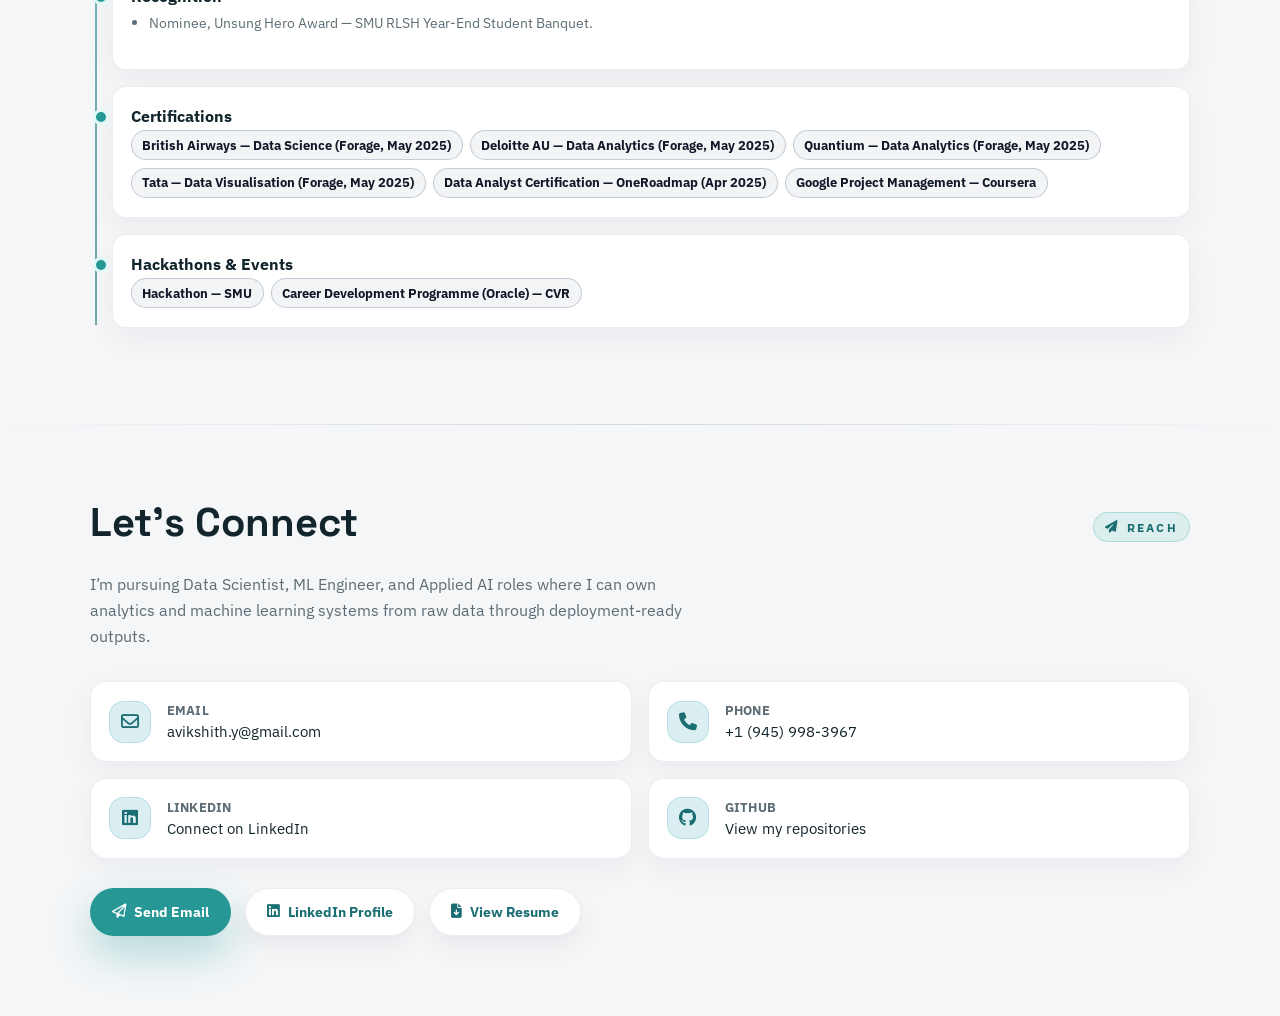
==== commit a25efd61: "Match hero composition to reference motion study" ====
--- a/index.html
+++ b/index.html
@@ -318,24 +318,24 @@
     .hero-network-glow-a{
       width:min(54vw, 760px);
       height:min(54vw, 760px);
-      left:54%;
-      top:53%;
+      left:50%;
+      top:52%;
       transform:translate(-50%, -50%);
       background:radial-gradient(circle, rgba(89,70,157,.4), rgba(89,70,157,0) 68%);
     }
     .hero-network-glow-b{
       width:min(38vw, 500px);
       height:min(38vw, 500px);
-      left:58%;
-      top:57%;
+      left:52%;
+      top:54%;
       transform:translate(-50%, -50%);
       background:radial-gradient(circle, rgba(39,151,150,.16), rgba(39,151,150,0) 72%);
     }
     .hero-network{
       position:absolute;
-      left:56%;
-      top:56%;
-      width:min(46vw, 620px);
+      left:50%;
+      top:54%;
+      width:min(50vw, 680px);
       aspect-ratio:1 / 1;
       transform:translate(-50%, -50%);
       filter:drop-shadow(0 28px 44px rgba(7,6,20,.28));
@@ -352,9 +352,11 @@
     .hero-copy{
       position:relative;
       z-index:2;
-      width:min(100%, 720px);
+      width:min(100%, 760px);
       margin:0 auto;
       text-align:center;
+      padding-top:3rem;
+      padding-bottom:2rem;
     }
     .hero-kicker{
       font-size:.8rem;
@@ -372,15 +374,16 @@
       margin-left:auto;
       margin-right:auto;
       color:#f9f8fd;
+      text-wrap:balance;
     }
     .hero-body{
       color:rgba(231,233,243,.78);
       line-height:1.7;
-      max-width:42rem;
+      max-width:36rem;
       margin-bottom:1.3rem;
       margin-left:auto;
       margin-right:auto;
-      font-size:1.03rem;
+      font-size:1rem;
     }
     .hero-stack{
       display:flex;
@@ -428,6 +431,8 @@
       opacity:.82;
       animation:heroNodeFloat var(--duration) ease-in-out infinite;
       animation-delay:var(--delay);
+      transition:left 2.8s ease, top 2.8s ease, opacity 2.8s ease, transform 2.8s ease;
+      will-change:left, top, transform, opacity;
     }
     @keyframes heroNodeFloat{
       0%, 100%{
@@ -446,25 +451,28 @@
         padding-bottom:4.8rem;
       }
       .hero-network{
-        width:min(88vw, 560px);
-        left:52%;
-        top:58%;
+        width:min(92vw, 560px);
+        left:50%;
+        top:54%;
         opacity:.72;
       }
       .hero-network-glow-a{
         width:min(90vw, 580px);
         height:min(90vw, 580px);
-        left:52%;
-        top:56%;
+        left:50%;
+        top:53%;
       }
       .hero-network-glow-b{
-        left:56%;
-        top:60%;
+        left:50%;
+        top:55%;
       }
     }
     @media(max-width:640px){
       .hero{
         padding:2rem 1rem 4.2rem;
+      }
+      .hero-copy{
+        padding-top:2.25rem;
       }
       .hero-title{
         font-size:clamp(2.45rem, 11vw, 3.35rem);
@@ -481,7 +489,7 @@
       .hero-network{
         width:122vw;
         left:50%;
-        top:63%;
+        top:54%;
         opacity:.42;
       }
     }
@@ -2686,37 +2694,84 @@
   if (heroSignalCloud) {
     const palette = ['#c84f72', '#c57a35', '#c2ab31', '#4da59d', '#2f82b6', '#d16363'];
     const nodeCount = window.innerWidth < 640 ? 180 : 260;
+    const nodes = [];
+    const states = ['blob', 'ring', 'crescent', 'ring'];
+
+    const placeNode = (node, mode) => {
+      const angle = Number(node.dataset.angle);
+      const scatter = Number(node.dataset.scatter);
+      const innerBias = Number(node.dataset.innerBias);
+
+      let radius = 0;
+      let x = 50;
+      let y = 50;
+      let opacity = 0.8;
+
+      if (mode === 'blob') {
+        radius = scatter * 31;
+        x = 50 + Math.cos(angle) * radius;
+        y = 49 + Math.sin(angle) * radius;
+        opacity = 0.68 + (1 - scatter) * 0.2;
+      } else if (mode === 'ring') {
+        radius = 23 + scatter * 13;
+        x = 50 + Math.cos(angle) * radius;
+        y = 50 + Math.sin(angle) * radius;
+        opacity = 0.66 + innerBias * 0.18;
+      } else if (mode === 'crescent') {
+        const sweep = angle * 0.86 + 0.52;
+        radius = 20 + scatter * 16;
+        x = 53 + Math.cos(sweep) * radius;
+        y = 51 + Math.sin(sweep) * radius;
+        if (Math.cos(sweep) > 0.28) {
+          x += 8 + scatter * 3;
+          y += (Math.sin(sweep) * 3);
+        }
+        opacity = 0.6 + innerBias * 0.18;
+      }
+
+      node.style.left = `${x}%`;
+      node.style.top = `${y}%`;
+      node.style.opacity = `${opacity}`;
+    };
 
     const createNode = () => {
       const node = document.createElement('span');
       node.className = 'hero-ai-node';
-
-      const angle = Math.random() * Math.PI * 2;
-      const spread = Math.pow(Math.random(), 0.82);
-      const radius = 34;
-      const x = 50 + Math.cos(angle) * spread * radius;
-      const y = 50 + Math.sin(angle) * spread * radius;
       const size = 4 + Math.random() * 13;
       const color = palette[Math.floor(Math.random() * palette.length)];
-
-      node.style.left = `${x}%`;
-      node.style.top = `${y}%`;
+      const angle = Math.random() * Math.PI * 2;
+      const scatter = Math.pow(Math.random(), 0.82);
+      const innerBias = Math.random();
+
       node.style.setProperty('--size', `${size}px`);
       node.style.setProperty('--node-color', color);
       node.style.setProperty('--drift-x', `${(Math.random() - 0.5) * 5}px`);
       node.style.setProperty('--drift-y', `${(Math.random() - 0.5) * 6}px`);
       node.style.setProperty('--duration', `${8 + Math.random() * 6}s`);
       node.style.setProperty('--delay', `${Math.random() * -10}s`);
-      node.style.opacity = `${0.62 + Math.random() * 0.26}`;
+      node.dataset.angle = String(angle);
+      node.dataset.scatter = String(scatter);
+      node.dataset.innerBias = String(innerBias);
+
+      placeNode(node, 'blob');
 
       return node;
     };
 
     const fragment = document.createDocumentFragment();
     for (let i = 0; i < nodeCount; i += 1) {
-      fragment.appendChild(createNode());
+      const node = createNode();
+      nodes.push(node);
+      fragment.appendChild(node);
     }
     heroSignalCloud.appendChild(fragment);
+
+    let stateIndex = 0;
+    window.setInterval(() => {
+      stateIndex = (stateIndex + 1) % states.length;
+      const mode = states[stateIndex];
+      nodes.forEach((node) => placeNode(node, mode));
+    }, 3600);
   }
 
   // ✅ Quick Info modal open/close
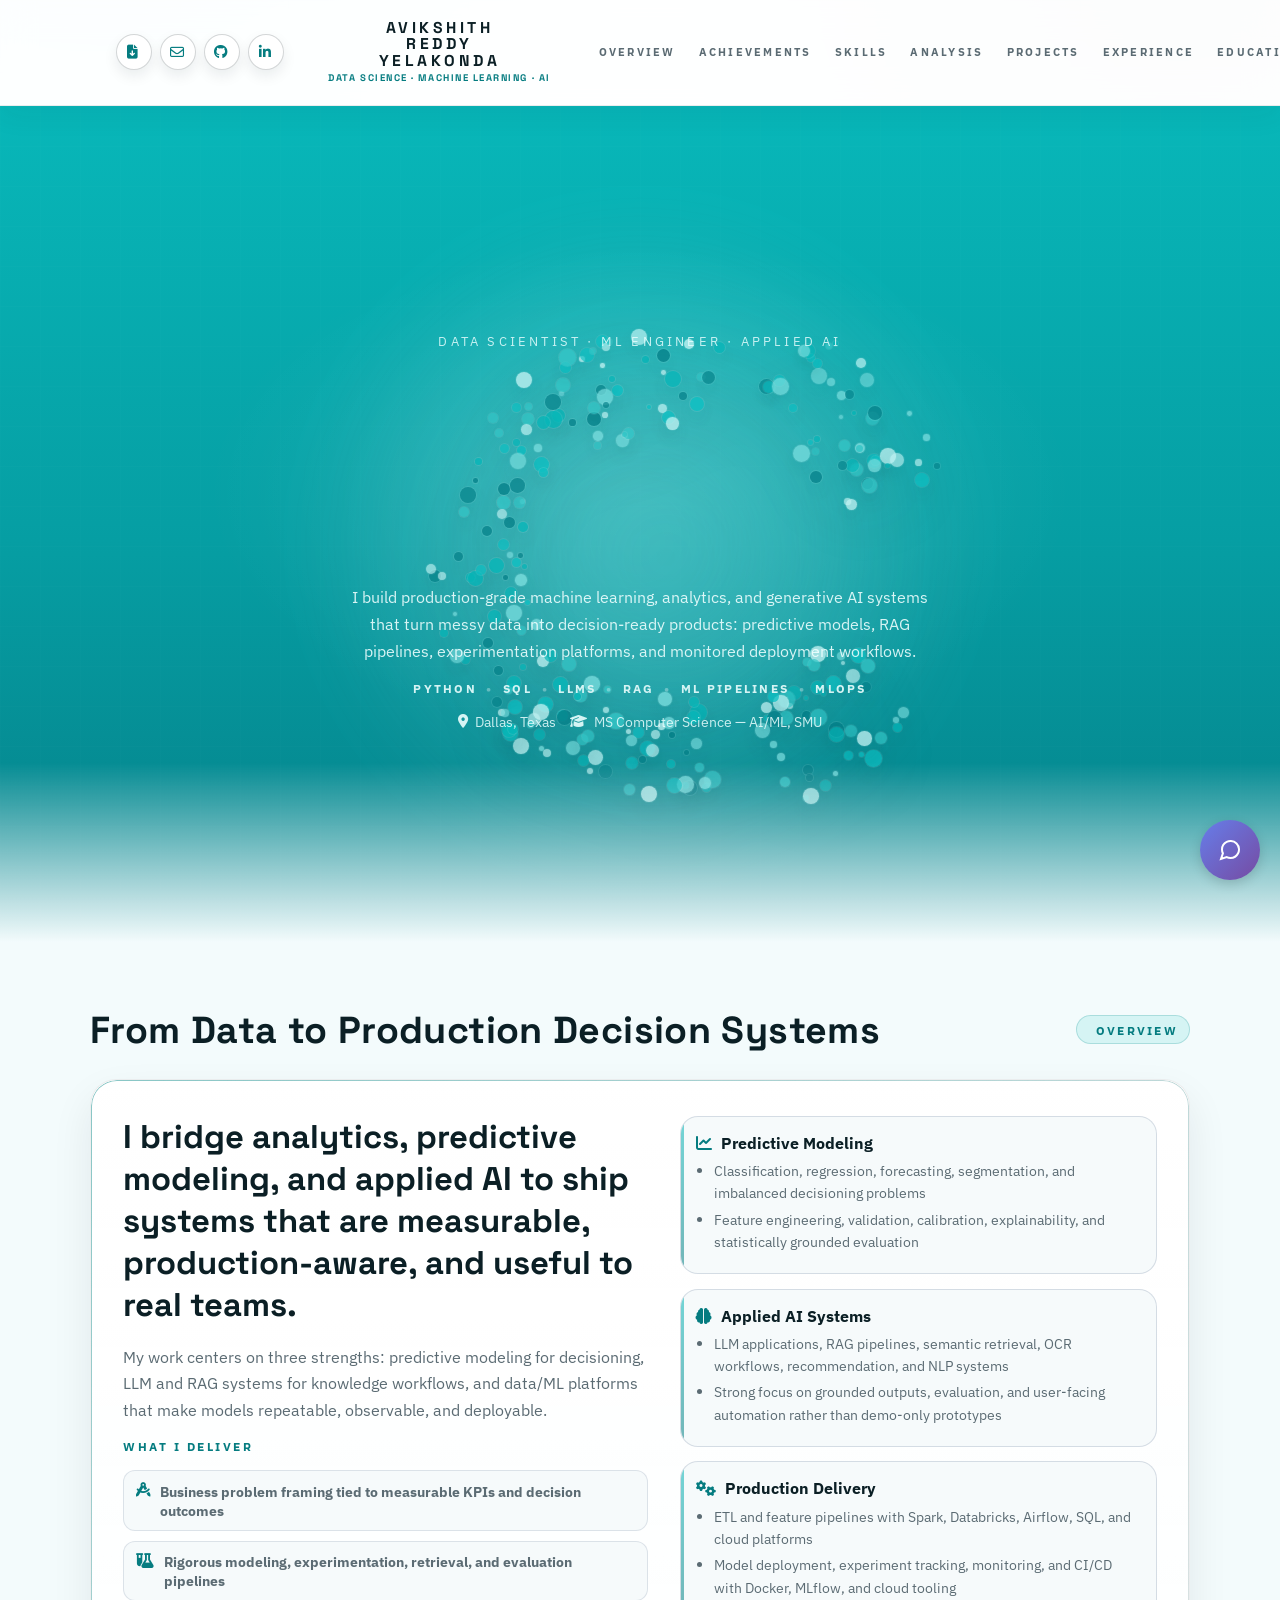
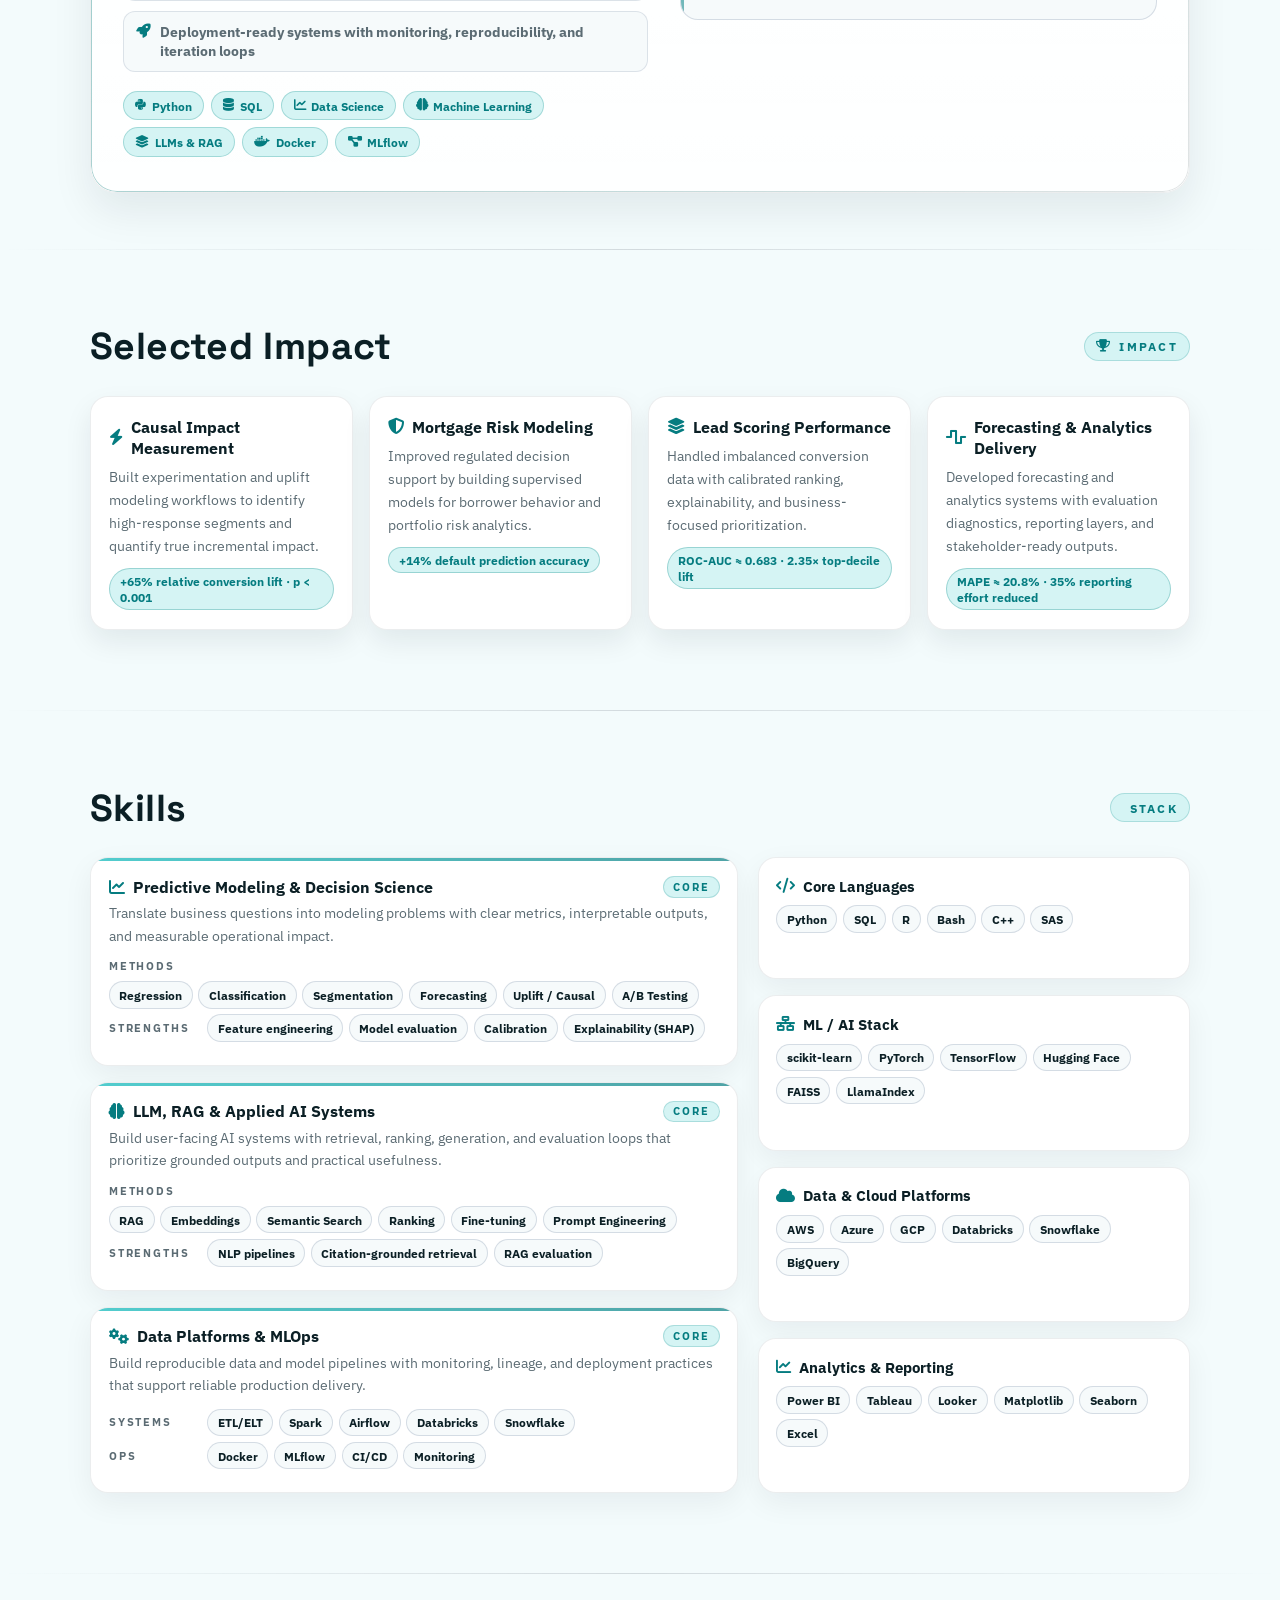
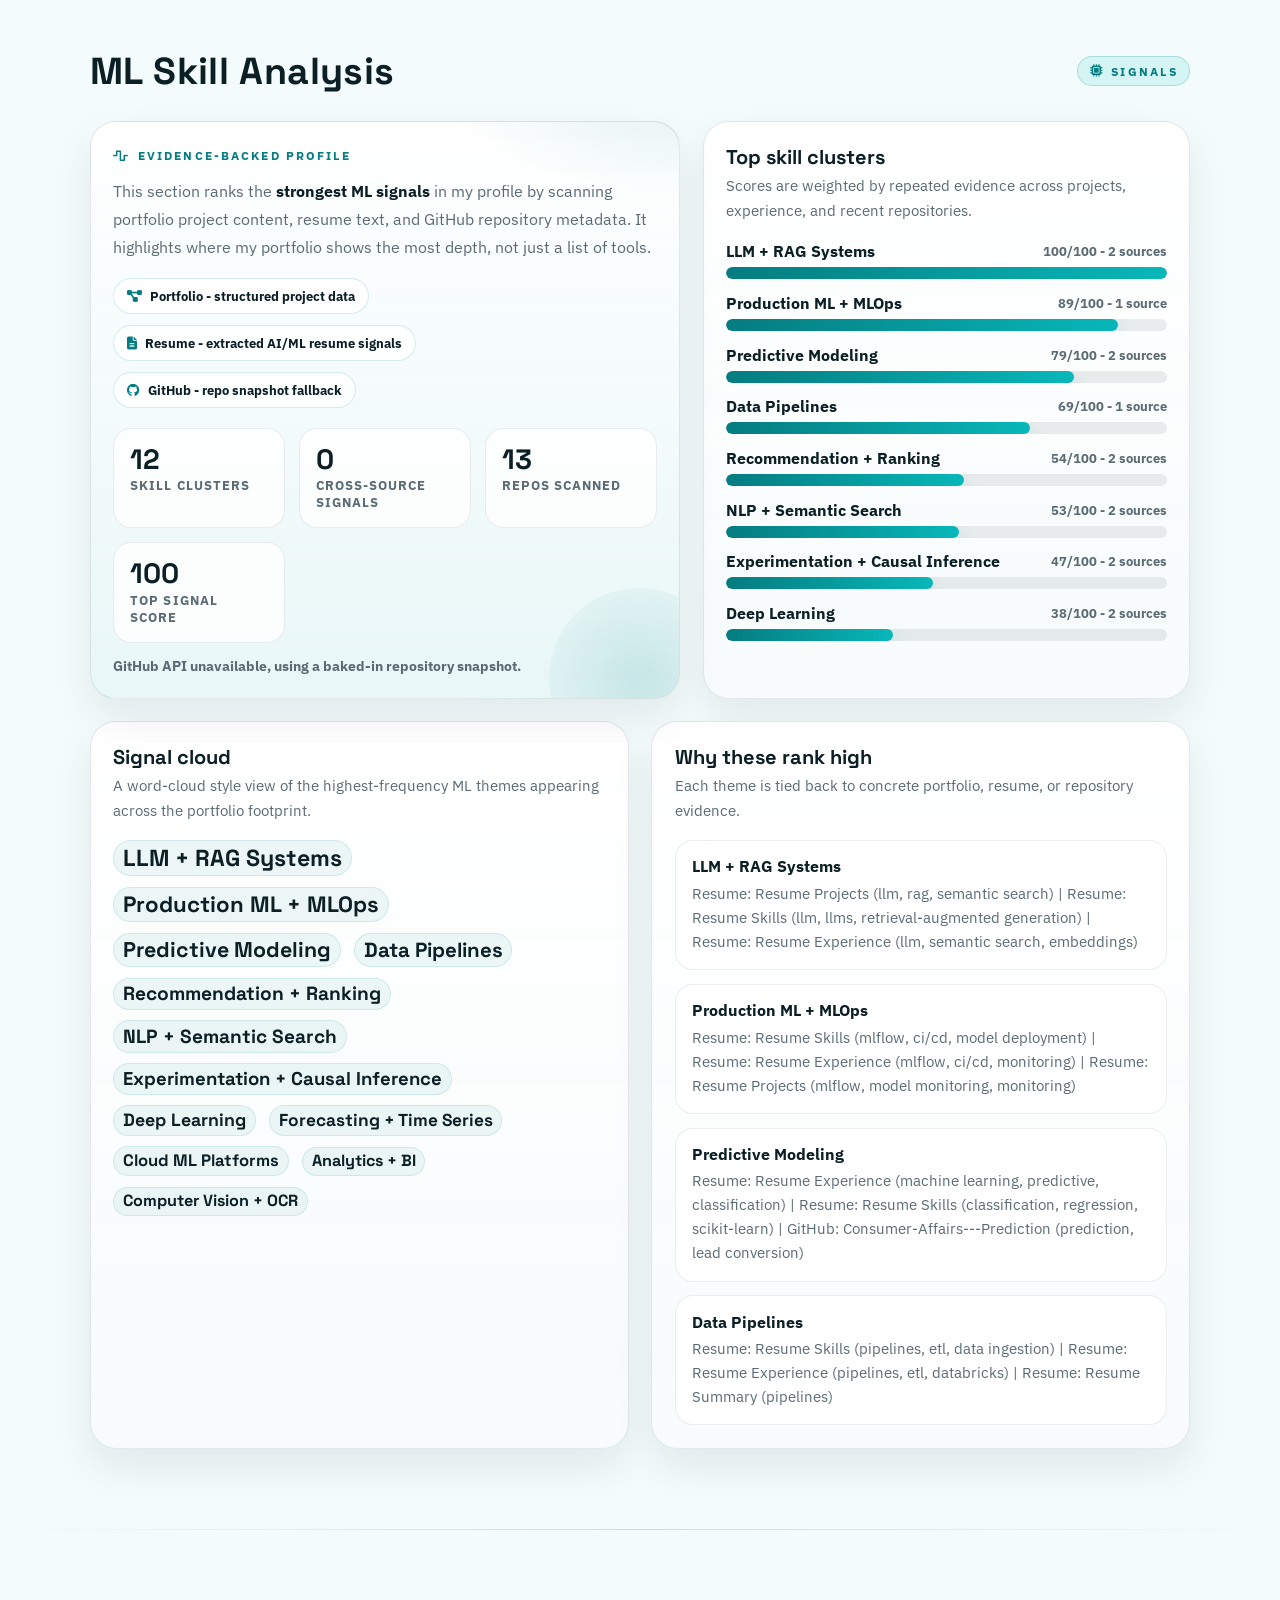
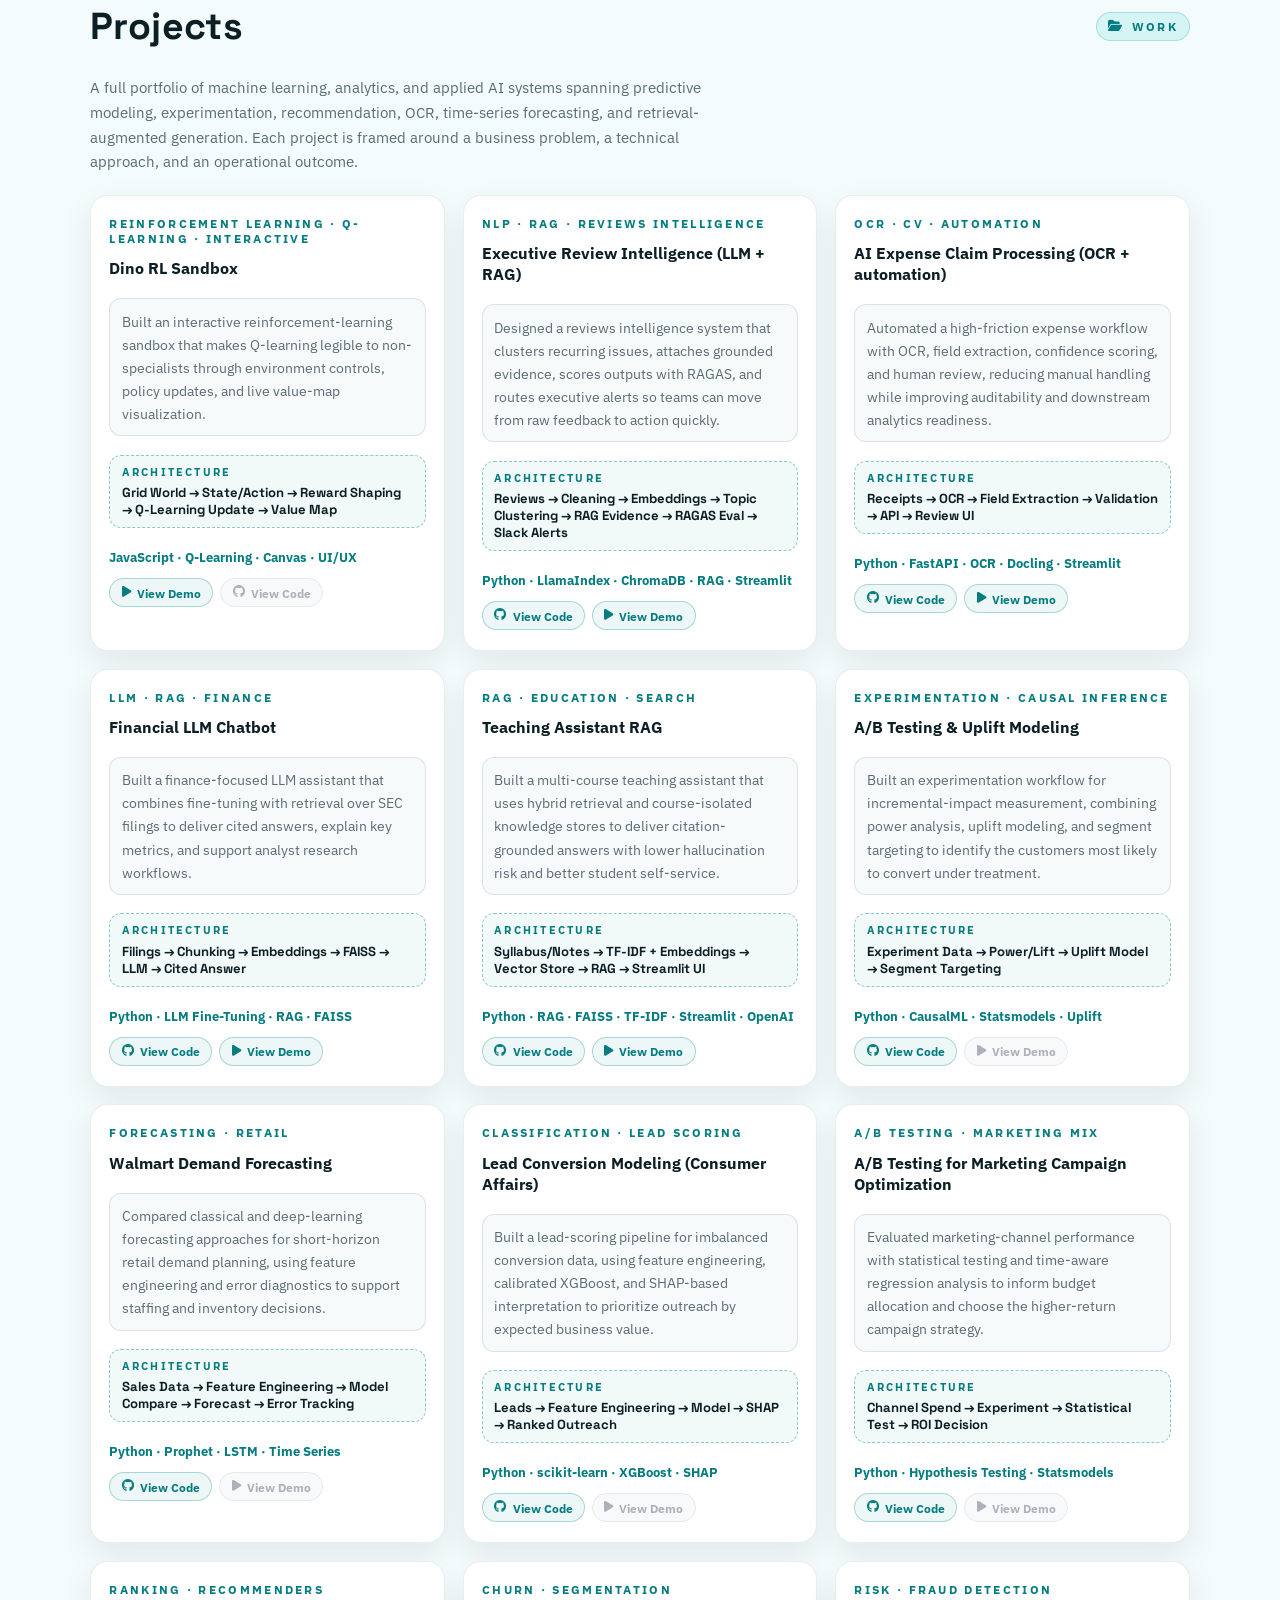
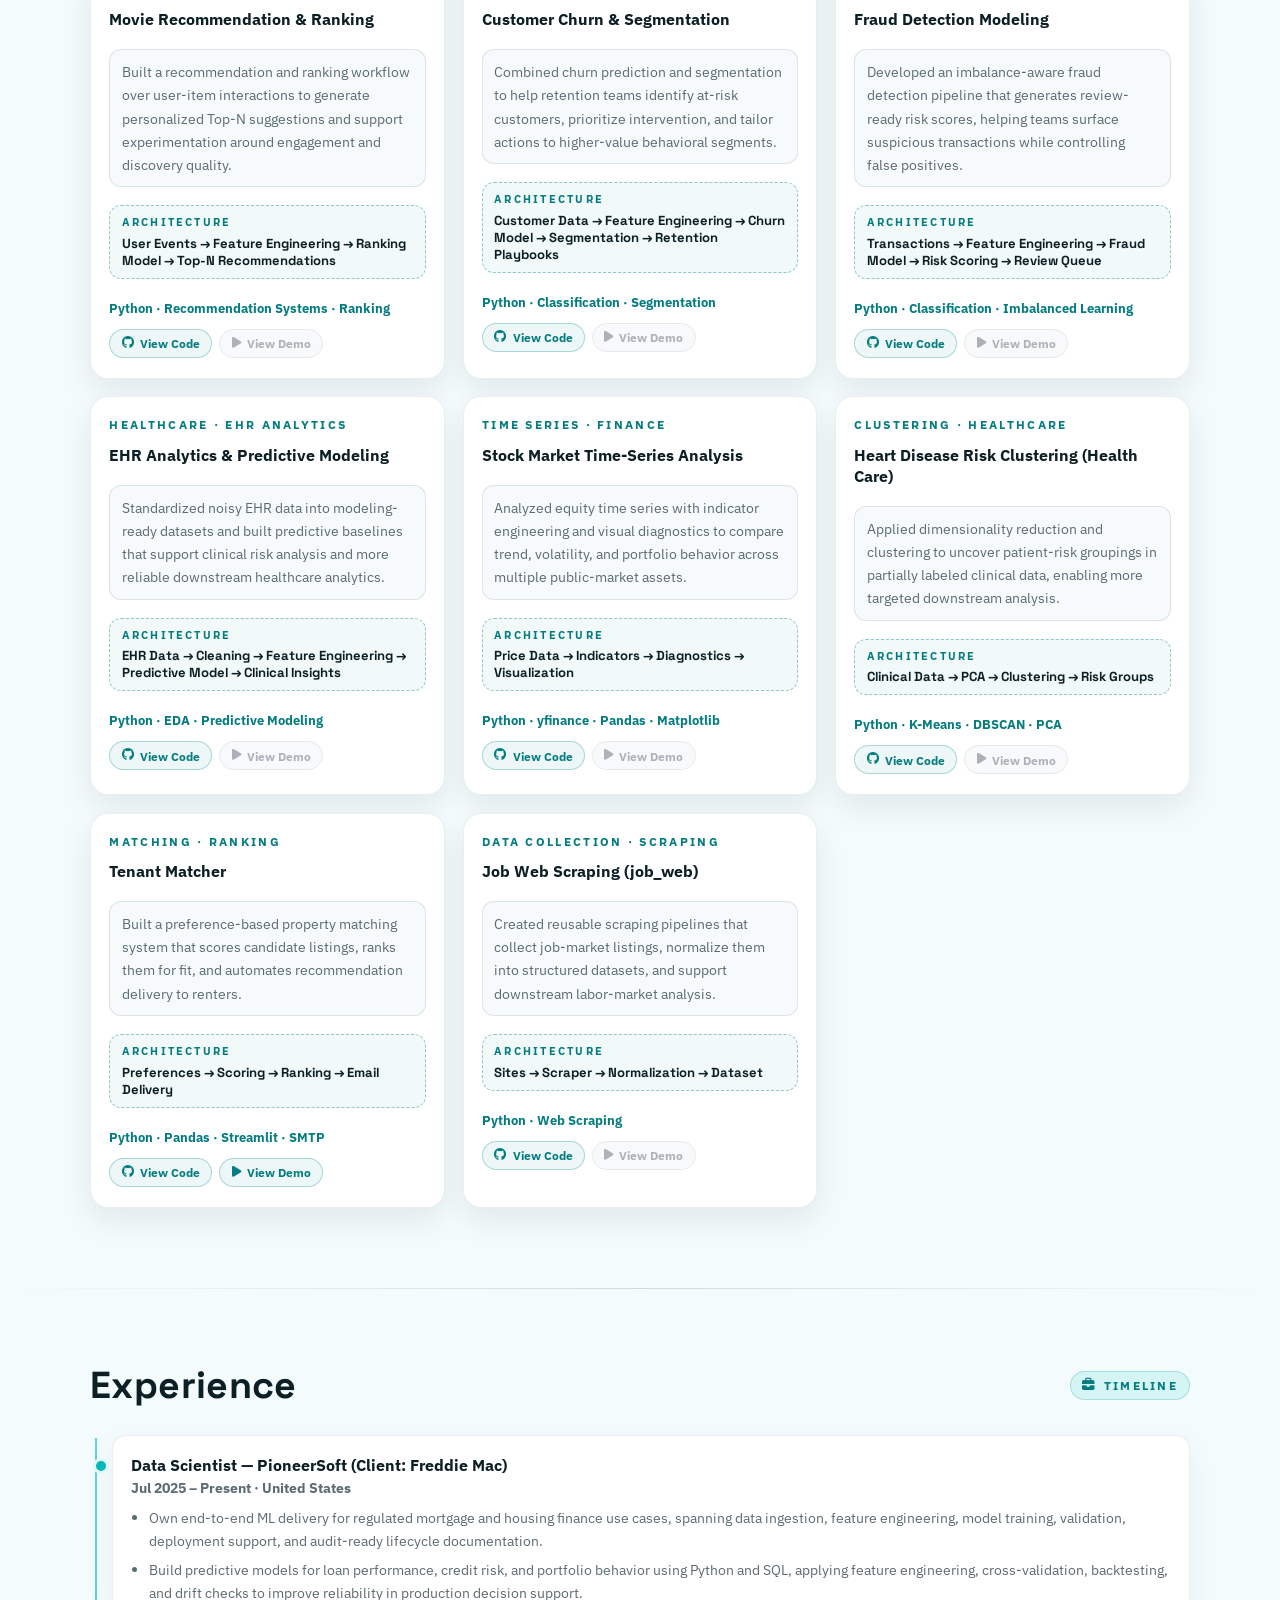
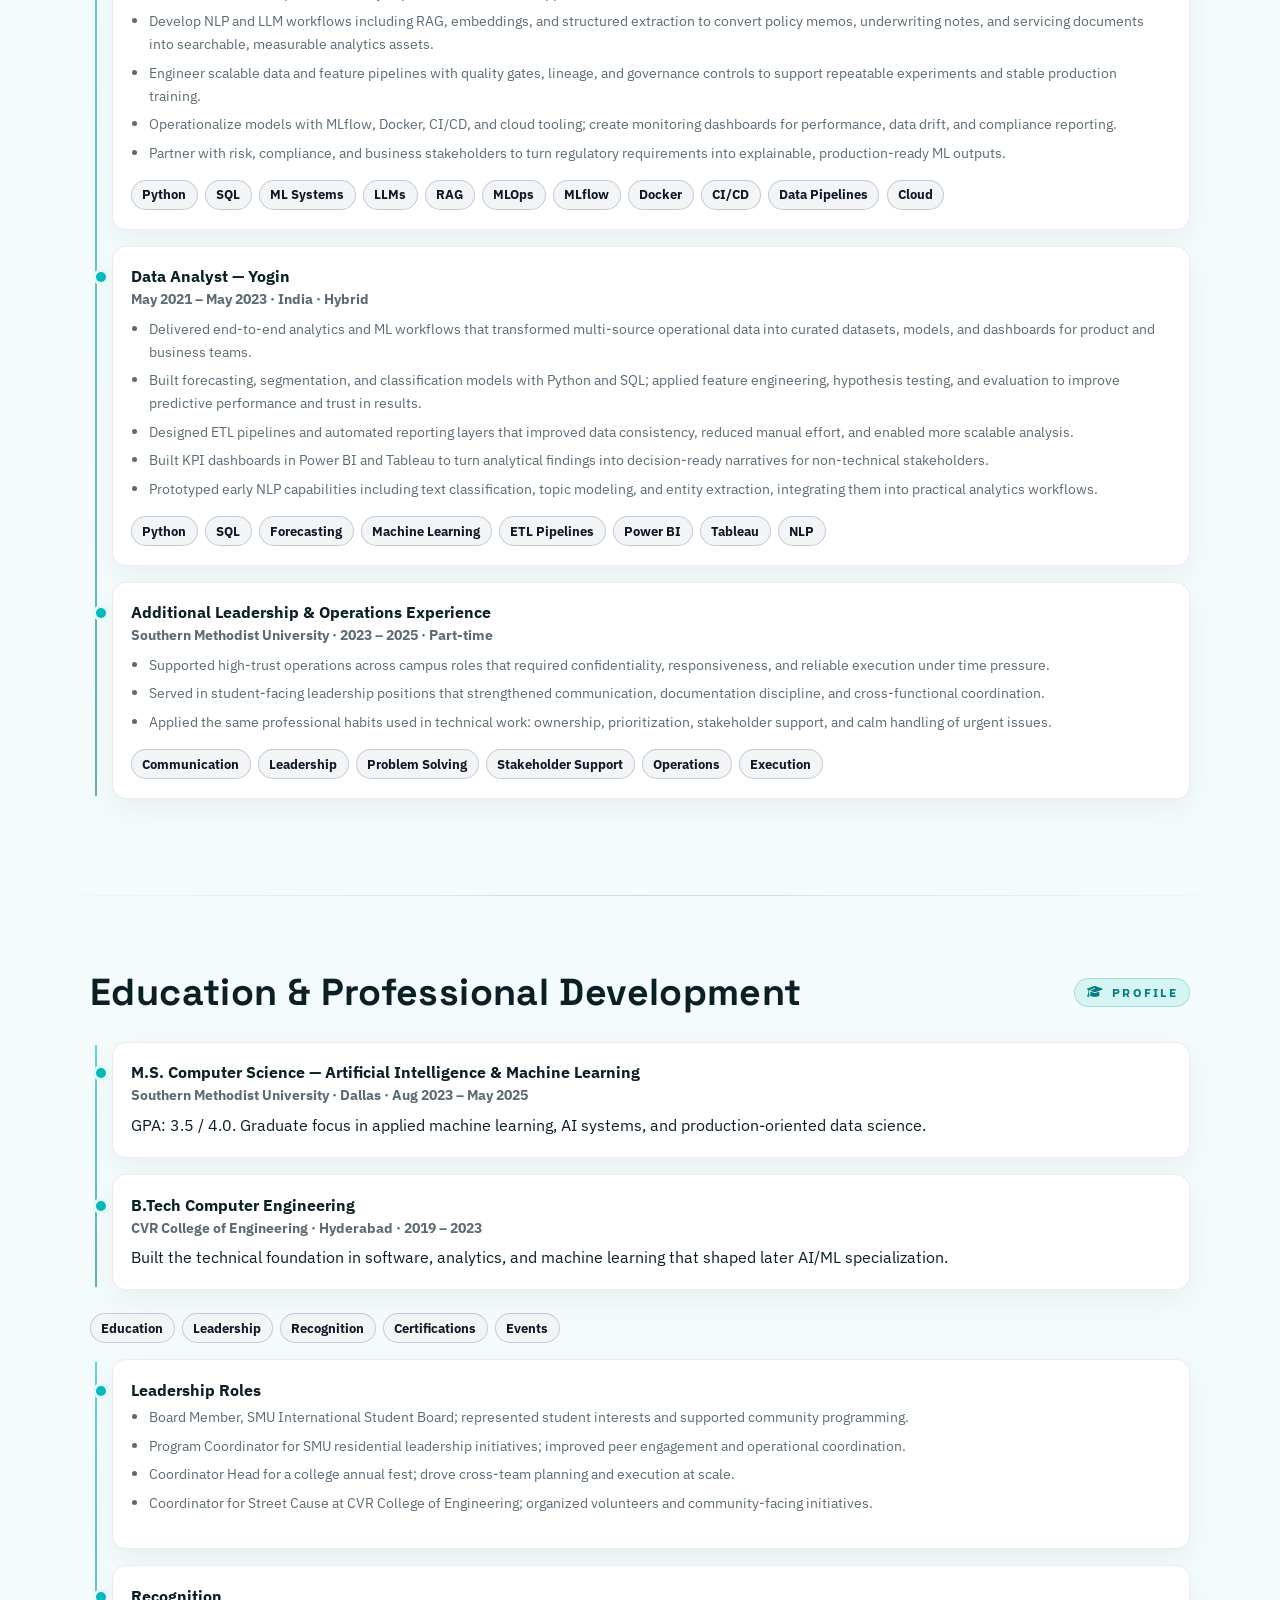
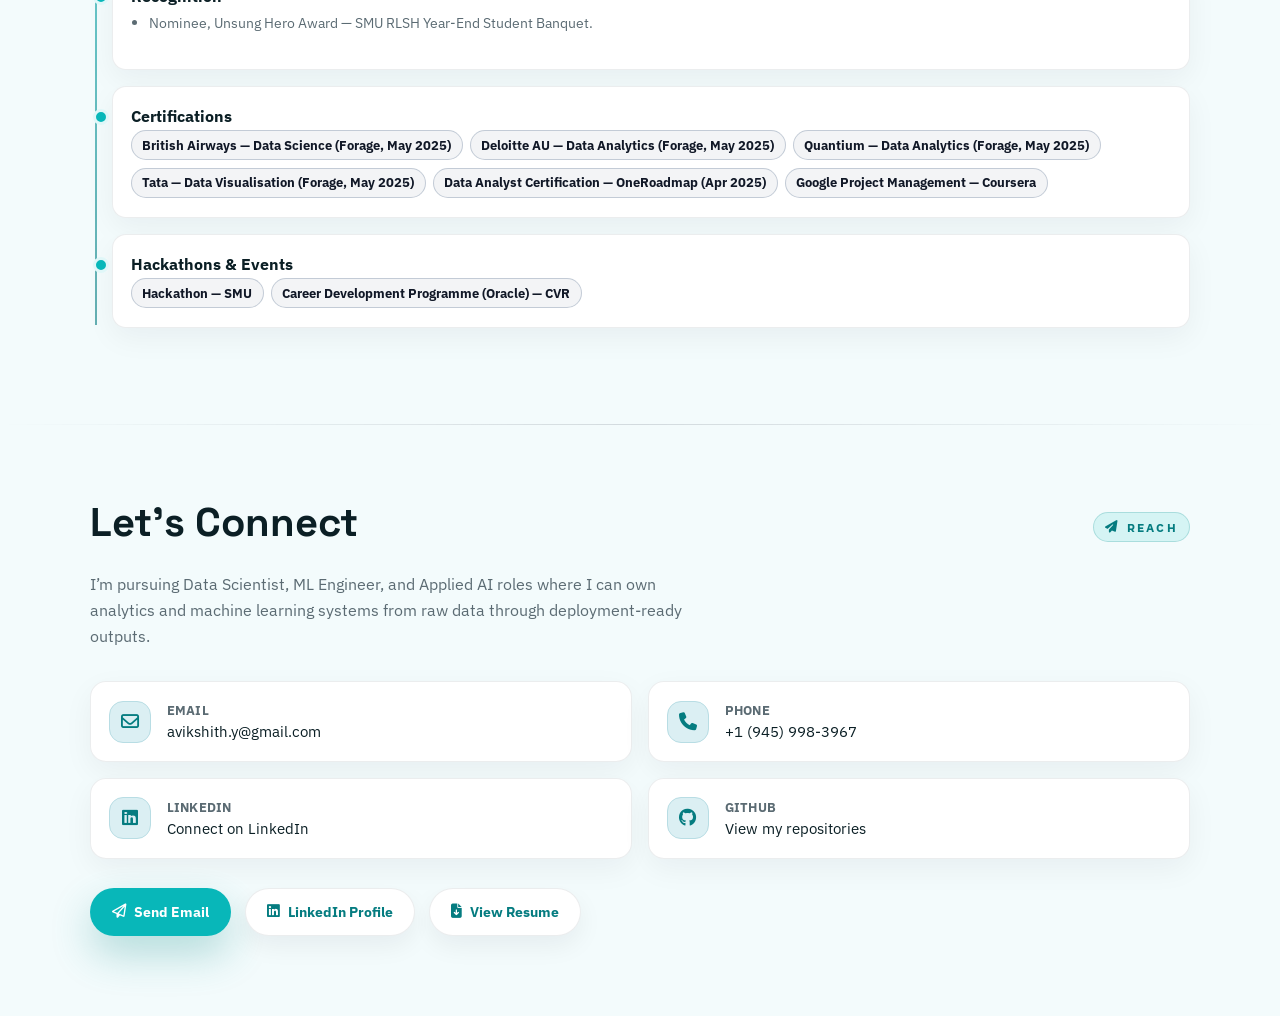
==== commit 692bb65b: "Restore Tiffany hero theme and pointer-reactive nodes" ====
--- a/index.html
+++ b/index.html
@@ -8,7 +8,7 @@
   <meta name="viewport" content="width=device-width, initial-scale=1" />
   <title>Avikshith Reddy Yelakonda — Data Science Portfolio</title>
   <meta name="description" content="Data Science portfolio of Avikshith Reddy Yelakonda: ML, analytics, automation workflows, and measurable impact." />
-  <meta name="theme-color" content="#2c2842" />
+  <meta name="theme-color" content="#08b7b9" />
 
   <!-- Open Graph -->
   <meta property="og:title" content="Avikshith Yelakonda — Data Science Portfolio" />
@@ -26,19 +26,19 @@
   <style>
     /* ========== THEME TOKENS ========== */
     :root{
-      --bg:#f4f6f8;
-      --bg-soft:#e8edf0;
+      --bg:#f3fbfc;
+      --bg-soft:#e7f6f7;
       --surface:#ffffff;
-      --surface-soft:#f3f6f8;
-      --border:rgba(18,37,45,.08);
-      --border-strong:rgba(18,37,45,.18);
-      --text:#12252d;
-      --muted:#5e6d75;
-      --accent:#279796;
-      --accent-dark:#1b6e72;
-      --accent-soft:#dcefee;
-      --shadow-soft:0 18px 40px rgba(18,37,45,.08);
-      --shadow-strong:0 28px 60px rgba(18,37,45,.12);
+      --surface-soft:#f6fafb;
+      --border:rgba(11,31,37,.08);
+      --border-strong:rgba(11,31,37,.18);
+      --text:#0b1f25;
+      --muted:#5b6b73;
+      --accent:#08b7b9;
+      --accent-dark:#057c80;
+      --accent-soft:#d5f4f4;
+      --shadow-soft:0 18px 40px rgba(11,31,37,.08);
+      --shadow-strong:0 28px 60px rgba(11,31,37,.12);
       --maxw:1100px;
       --brandbar-h: 64px;
     }
@@ -58,8 +58,8 @@
       position:fixed;
       inset:0;
       background:
-        radial-gradient(900px 520px at 8% -10%, rgba(39,151,150,.14), transparent 60%),
-        radial-gradient(760px 520px at 92% 0%, rgba(44,40,66,.09), transparent 65%);
+        radial-gradient(900px 520px at 8% -10%, rgba(8,183,185,.18), transparent 60%),
+        radial-gradient(760px 520px at 92% 0%, rgba(11,31,37,.12), transparent 65%);
       z-index:-2;
       pointer-events:none;
     }
@@ -68,10 +68,10 @@
       position:fixed;
       inset:0;
       background-image:
-        linear-gradient(rgba(39,151,150,.06) 1px, transparent 1px),
-        linear-gradient(90deg, rgba(39,151,150,.04) 1px, transparent 1px);
+        linear-gradient(rgba(8,183,185,.08) 1px, transparent 1px),
+        linear-gradient(90deg, rgba(8,183,185,.06) 1px, transparent 1px);
       background-size:36px 36px;
-      opacity:.18;
+      opacity:.25;
       z-index:-1;
       pointer-events:none;
     }
@@ -277,7 +277,9 @@
       position:relative;
       min-height: calc(100svh - clamp(64px, 7vh, 92px));
       padding: clamp(2.2rem, 5vh, 4.2rem) 1rem;
-      background:linear-gradient(180deg, #2d2941 0%, #27233a 58%, #232035 100%);
+      background:
+        radial-gradient(720px 420px at 50% 46%, rgba(255,255,255,.12), transparent 60%),
+        linear-gradient(180deg, #08b7b9 0%, #069ea3 52%, #057f88 100%);
       display:flex;
       align-items:center;
       overflow:hidden;
@@ -290,7 +292,7 @@
       right:0;
       bottom:0;
       height:180px;
-      background:linear-gradient(180deg, rgba(35,32,53,0), var(--bg));
+      background:linear-gradient(180deg, rgba(5,127,136,0), var(--bg));
       pointer-events:none;
     }
     .hero-backdrop{
@@ -304,10 +306,10 @@
       position:absolute;
       inset:0;
       background-image:
-        linear-gradient(rgba(255,255,255,.035) 1px, transparent 1px),
-        linear-gradient(90deg, rgba(255,255,255,.03) 1px, transparent 1px);
+        linear-gradient(rgba(255,255,255,.05) 1px, transparent 1px),
+        linear-gradient(90deg, rgba(255,255,255,.04) 1px, transparent 1px);
       background-size:40px 40px;
-      opacity:.26;
+      opacity:.24;
     }
     .hero-network-glow{
       position:absolute;
@@ -321,7 +323,7 @@
       left:50%;
       top:52%;
       transform:translate(-50%, -50%);
-      background:radial-gradient(circle, rgba(89,70,157,.4), rgba(89,70,157,0) 68%);
+      background:radial-gradient(circle, rgba(213,244,244,.32), rgba(213,244,244,0) 68%);
     }
     .hero-network-glow-b{
       width:min(38vw, 500px);
@@ -329,7 +331,7 @@
       left:52%;
       top:54%;
       transform:translate(-50%, -50%);
-      background:radial-gradient(circle, rgba(39,151,150,.16), rgba(39,151,150,0) 72%);
+      background:radial-gradient(circle, rgba(8,183,185,.24), rgba(8,183,185,0) 72%);
     }
     .hero-network{
       position:absolute;
@@ -338,7 +340,7 @@
       width:min(50vw, 680px);
       aspect-ratio:1 / 1;
       transform:translate(-50%, -50%);
-      filter:drop-shadow(0 28px 44px rgba(7,6,20,.28));
+      filter:drop-shadow(0 24px 34px rgba(3,75,80,.22));
       opacity:.98;
     }
     .hero-grid{
@@ -362,7 +364,7 @@
       font-size:.8rem;
       text-transform:uppercase;
       letter-spacing:.25em;
-      color:rgba(244,244,250,.72);
+      color:rgba(237,255,255,.82);
       margin-bottom:.9rem;
     }
     .hero-title{
@@ -376,8 +378,16 @@
       color:#f9f8fd;
       text-wrap:balance;
     }
+    .hero-rotate{
+      display:inline-block;
+      transition:opacity .3s ease, transform .3s ease;
+    }
+    .hero-rotate.fade-out{
+      opacity:0;
+      transform:translateY(6px);
+    }
     .hero-body{
-      color:rgba(231,233,243,.78);
+      color:rgba(241,255,255,.88);
       line-height:1.7;
       max-width:36rem;
       margin-bottom:1.3rem;
@@ -394,7 +404,7 @@
       font-weight:900;
       letter-spacing:.18em;
       text-transform:uppercase;
-      color:#7fd2cc;
+      color:#d5f4f4;
       margin:-.4rem 0 1.1rem 0;
     }
     .hero-stack .dot{color:rgba(255,255,255,.32);}
@@ -405,14 +415,14 @@
       gap:.9rem;
       align-items:center;
       font-size:.85rem;
-      color:rgba(231,233,243,.74);
+      color:rgba(236,255,255,.84);
     }
     .hero-meta-item{
       display:inline-flex;
       align-items:center;
       gap:.45rem;
     }
-    .hero-meta-item i{color:#7fd2cc;}
+    .hero-meta-item i{color:#d5f4f4;}
 
     .hero-ai-node{
       --size:12px;
@@ -427,7 +437,7 @@
       margin-top:calc(var(--size) / -2);
       border-radius:50%;
       background:var(--node-color, #5eead4);
-      box-shadow:0 0 0 1px rgba(255,255,255,.08), 0 8px 22px rgba(4,4,10,.18);
+      box-shadow:0 0 0 1px rgba(255,255,255,.12), 0 8px 18px rgba(4,104,110,.18);
       opacity:.82;
       animation:heroNodeFloat var(--duration) ease-in-out infinite;
       animation-delay:var(--delay);
@@ -1544,7 +1554,9 @@
     <div class="hero-copy">
       <div class="hero-kicker">DATA SCIENTIST · ML ENGINEER · APPLIED AI</div>
 
-      <h1 class="hero-title">From raw data to monitored AI systems</h1>
+      <h1 class="hero-title">
+        <span class="hero-rotate" id="heroRotate">PRODUCTION ML · ANALYTICS · GENAI SYSTEMS</span>
+      </h1>
 
       <p class="hero-body">
         I build production-grade machine learning, analytics, and generative AI systems that turn messy data into decision-ready products: predictive models, RAG pipelines, experimentation platforms, and monitored deployment workflows.
@@ -2689,13 +2701,53 @@
   document.addEventListener('scroll', showTop, {passive:true});
   window.addEventListener('load', showTop);
 
+  // Rotating hero title
+  const heroRotate = document.getElementById('heroRotate');
+  if (heroRotate) {
+    const phrases = [
+      'PRODUCTION ML · ANALYTICS · GENAI SYSTEMS',
+      'Predictive models, RAG pipelines, and decision-ready analytics',
+      'From raw data to monitored AI systems'
+    ];
+    let p = 0;
+
+    const rotate = () => {
+      heroRotate.classList.add('fade-out');
+      setTimeout(() => {
+        p = (p + 1) % phrases.length;
+        heroRotate.textContent = phrases[p];
+        heroRotate.classList.remove('fade-out');
+      }, 260);
+    };
+
+    setInterval(rotate, 2600);
+  }
+
   // Hero AI signal cloud
+  const heroSection = document.getElementById('hero');
   const heroSignalCloud = document.getElementById('heroSignalCloud');
-  if (heroSignalCloud) {
-    const palette = ['#c84f72', '#c57a35', '#c2ab31', '#4da59d', '#2f82b6', '#d16363'];
+  if (heroSection && heroSignalCloud) {
+    const palette = ['#08b7b9', '#36c7c8', '#7cdedf', '#c8f5f5', '#067f88', '#0fc1c4'];
     const nodeCount = window.innerWidth < 640 ? 180 : 260;
     const nodes = [];
     const states = ['blob', 'ring', 'crescent', 'ring'];
+    const pointer = { x: 0.5, y: 0.5, active: false };
+
+    const applyPointerEffect = (node, baseX, baseY) => {
+      const px = pointer.x * 100;
+      const py = pointer.y * 100;
+      const dx = baseX - px;
+      const dy = baseY - py;
+      const distance = Math.hypot(dx, dy);
+      const influence = Math.max(0, 1 - distance / 32);
+      const strength = pointer.active ? 7.5 : 0;
+      const offsetX = distance ? (dx / distance) * influence * strength : 0;
+      const offsetY = distance ? (dy / distance) * influence * strength : 0;
+
+      node.style.left = `${baseX + offsetX}%`;
+      node.style.top = `${baseY + offsetY}%`;
+      node.style.opacity = `${Math.min(0.96, Number(node.dataset.baseOpacity || 0.8) + influence * 0.14)}`;
+    };
 
     const placeNode = (node, mode) => {
       const angle = Number(node.dataset.angle);
@@ -2729,9 +2781,10 @@
         opacity = 0.6 + innerBias * 0.18;
       }
 
-      node.style.left = `${x}%`;
-      node.style.top = `${y}%`;
-      node.style.opacity = `${opacity}`;
+      node.dataset.baseX = String(x);
+      node.dataset.baseY = String(y);
+      node.dataset.baseOpacity = String(opacity);
+      applyPointerEffect(node, x, y);
     };
 
     const createNode = () => {
@@ -2772,6 +2825,32 @@
       const mode = states[stateIndex];
       nodes.forEach((node) => placeNode(node, mode));
     }, 3600);
+
+    const updatePointer = (event) => {
+      const rect = heroSection.getBoundingClientRect();
+      pointer.x = Math.min(1, Math.max(0, (event.clientX - rect.left) / rect.width));
+      pointer.y = Math.min(1, Math.max(0, (event.clientY - rect.top) / rect.height));
+      pointer.active = true;
+      nodes.forEach((node) => {
+        applyPointerEffect(
+          node,
+          Number(node.dataset.baseX || 50),
+          Number(node.dataset.baseY || 50)
+        );
+      });
+    };
+
+    heroSection.addEventListener('pointermove', updatePointer, { passive: true });
+    heroSection.addEventListener('pointerleave', () => {
+      pointer.active = false;
+      nodes.forEach((node) => {
+        applyPointerEffect(
+          node,
+          Number(node.dataset.baseX || 50),
+          Number(node.dataset.baseY || 50)
+        );
+      });
+    }, { passive: true });
   }
 
   // ✅ Quick Info modal open/close
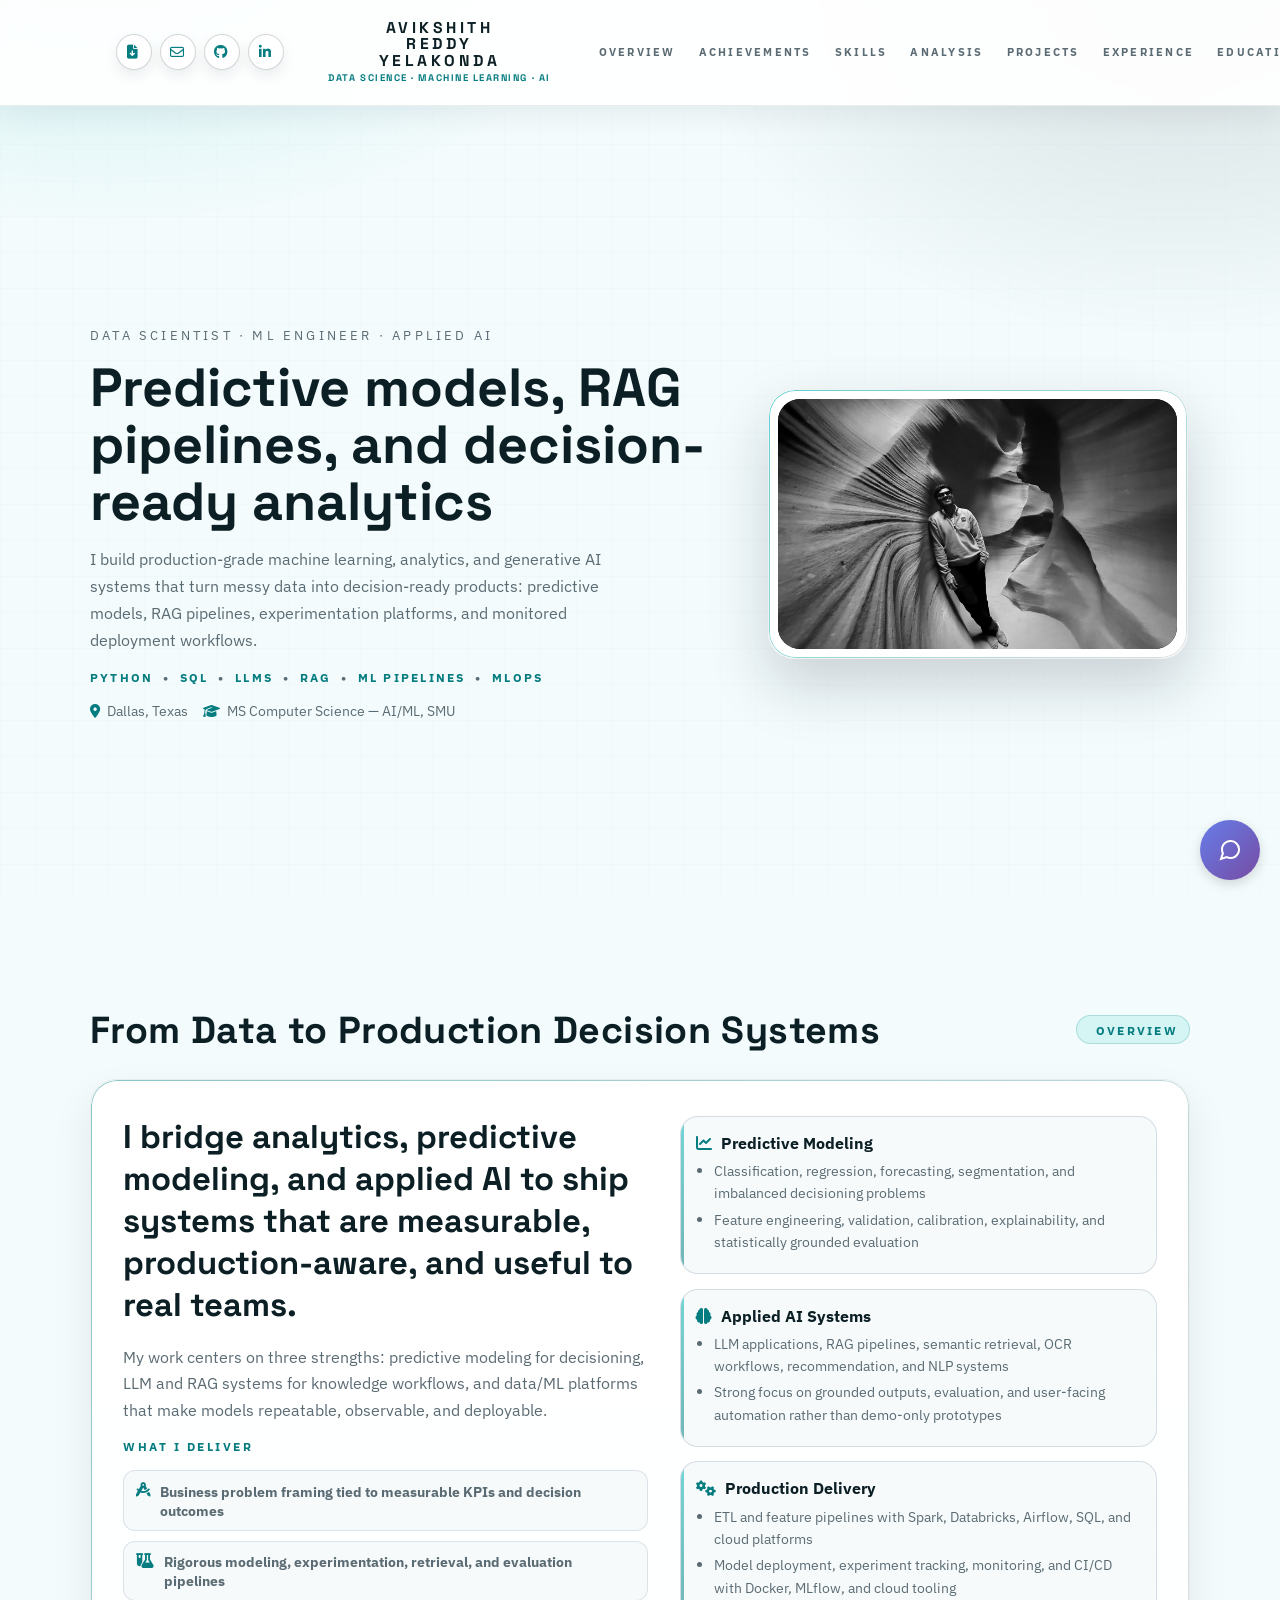
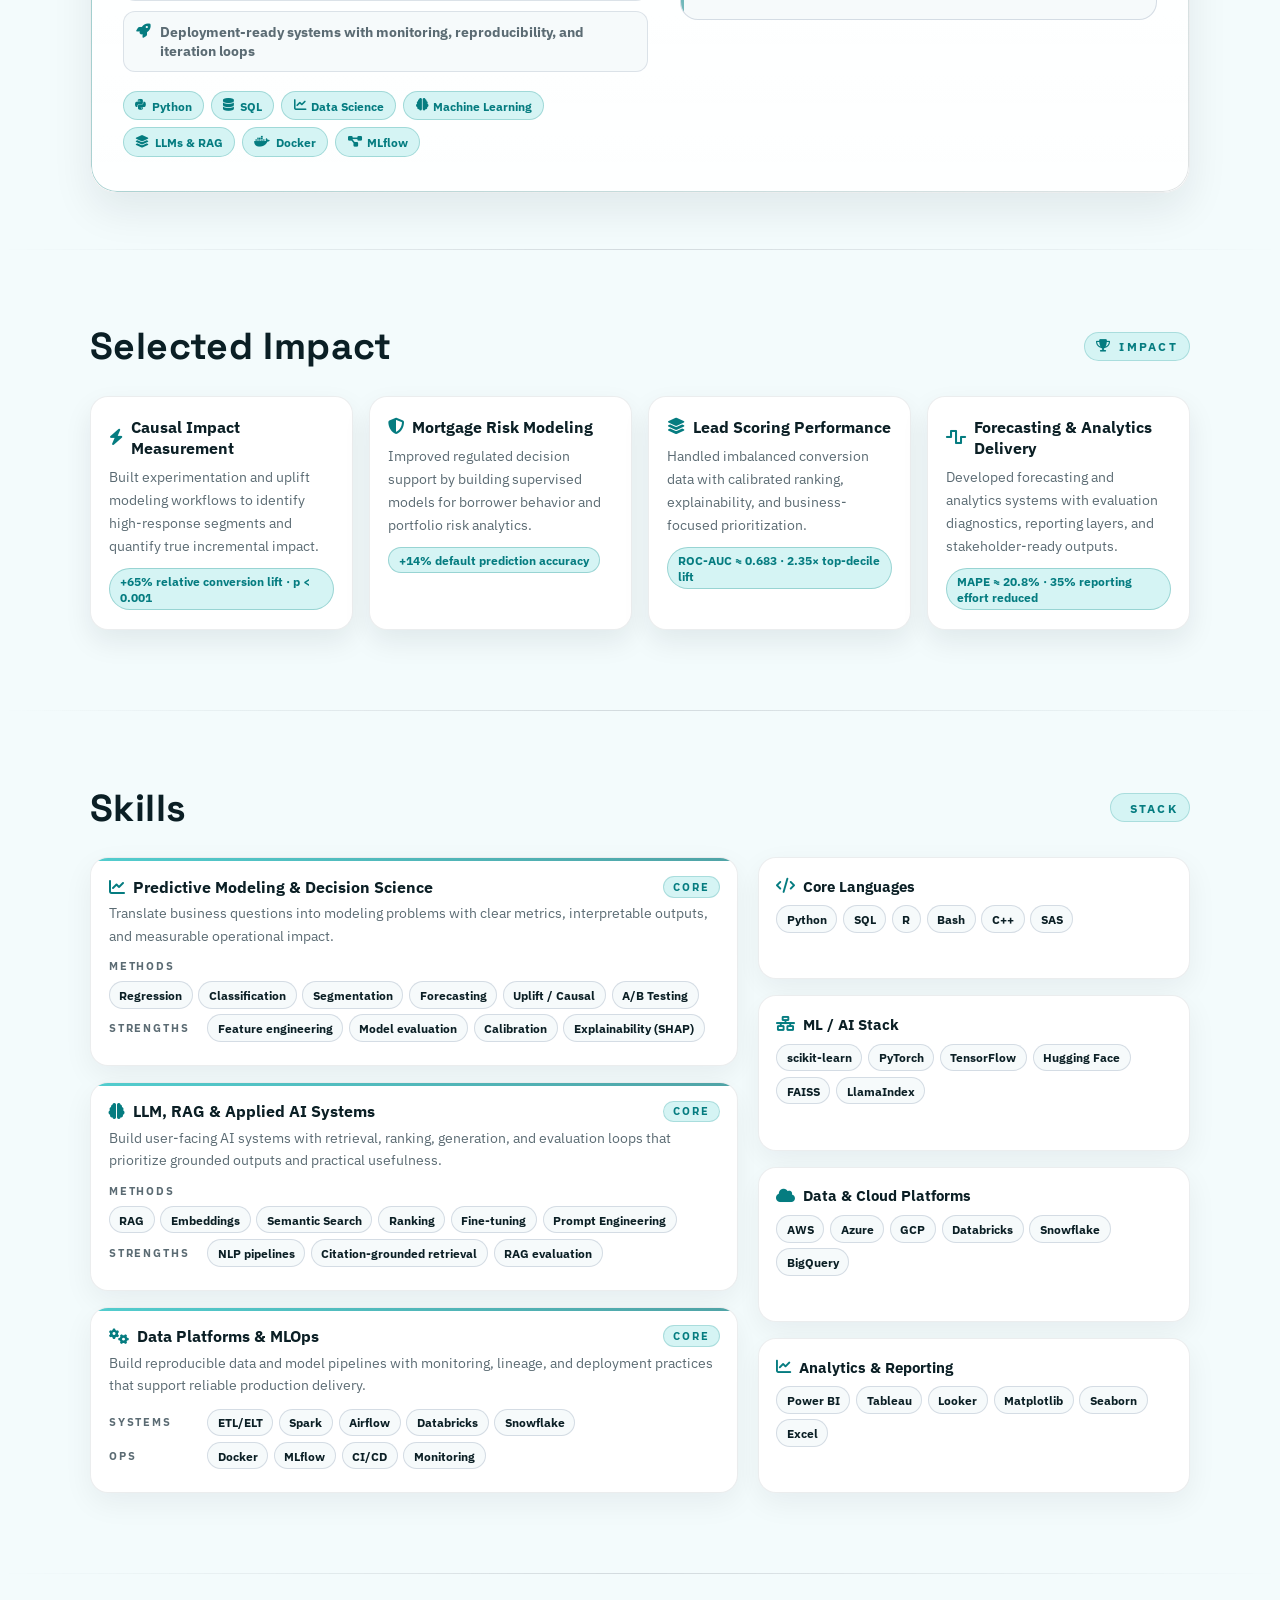
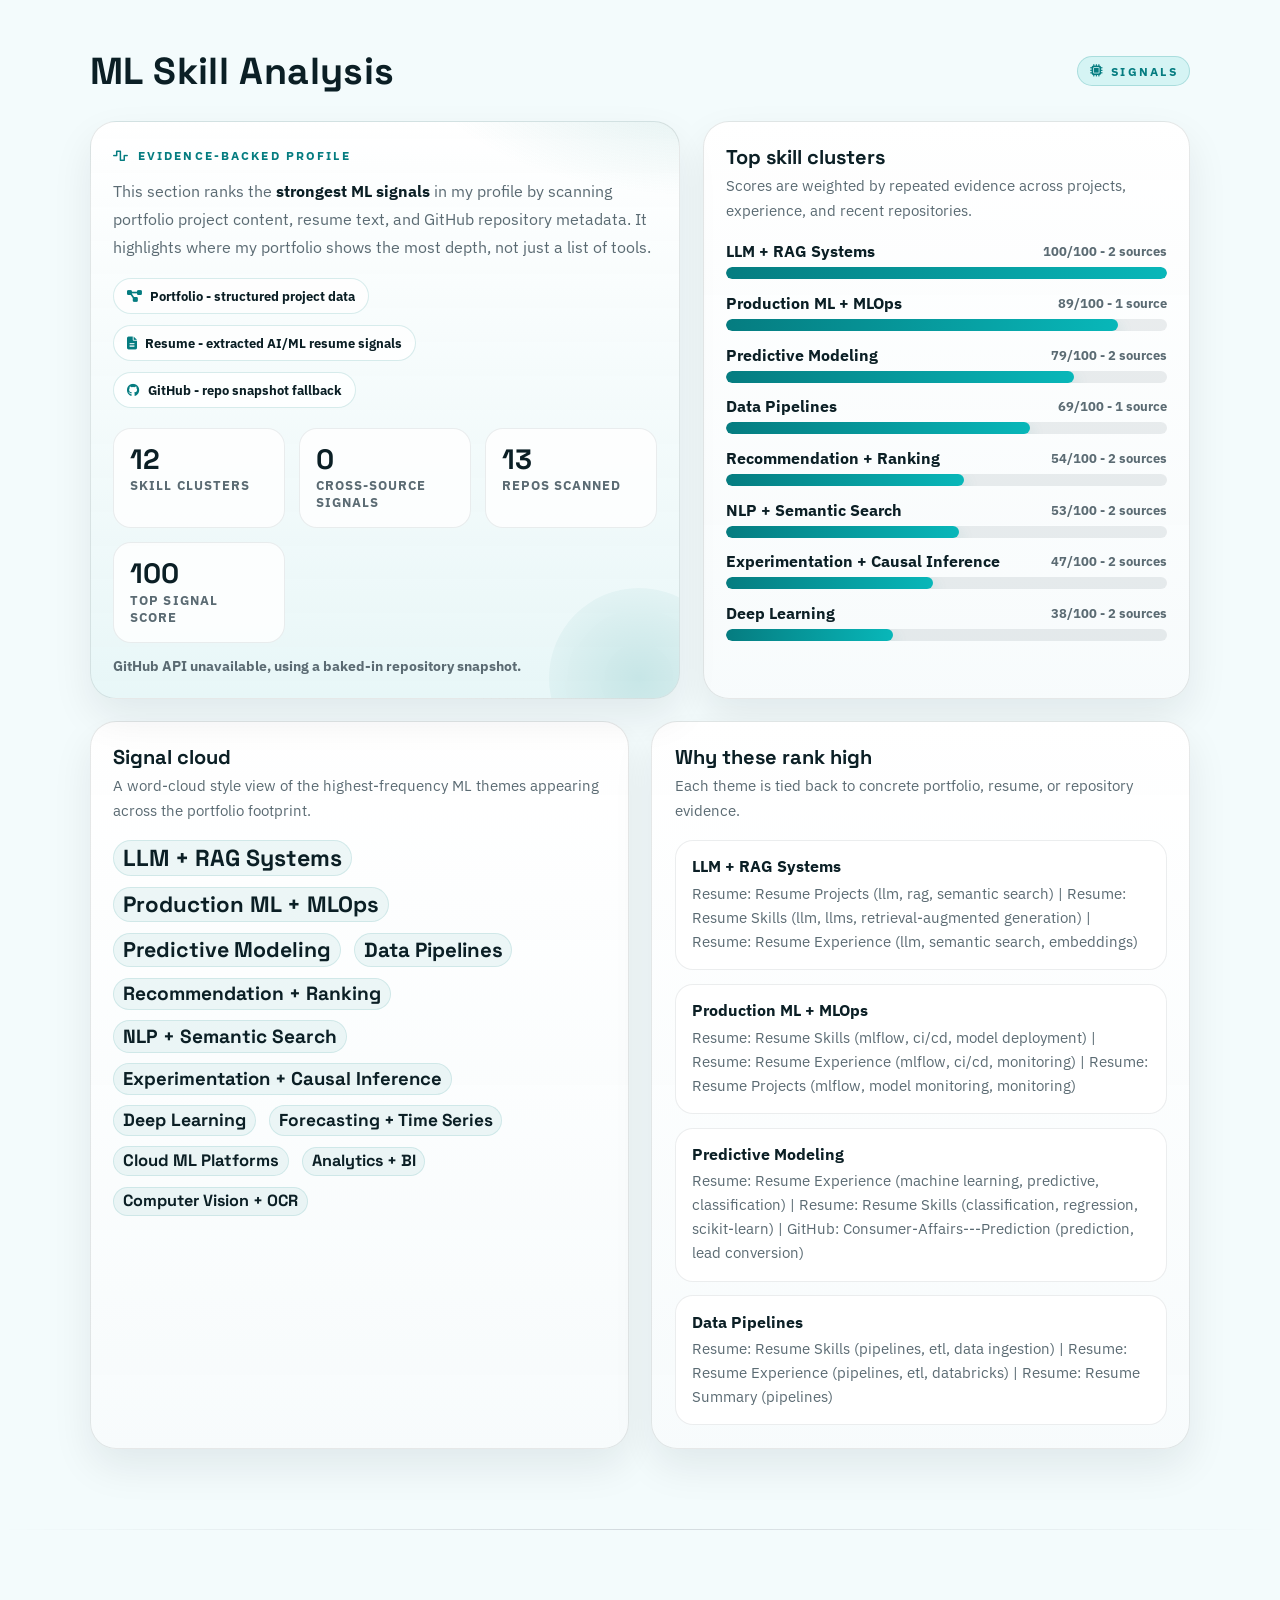
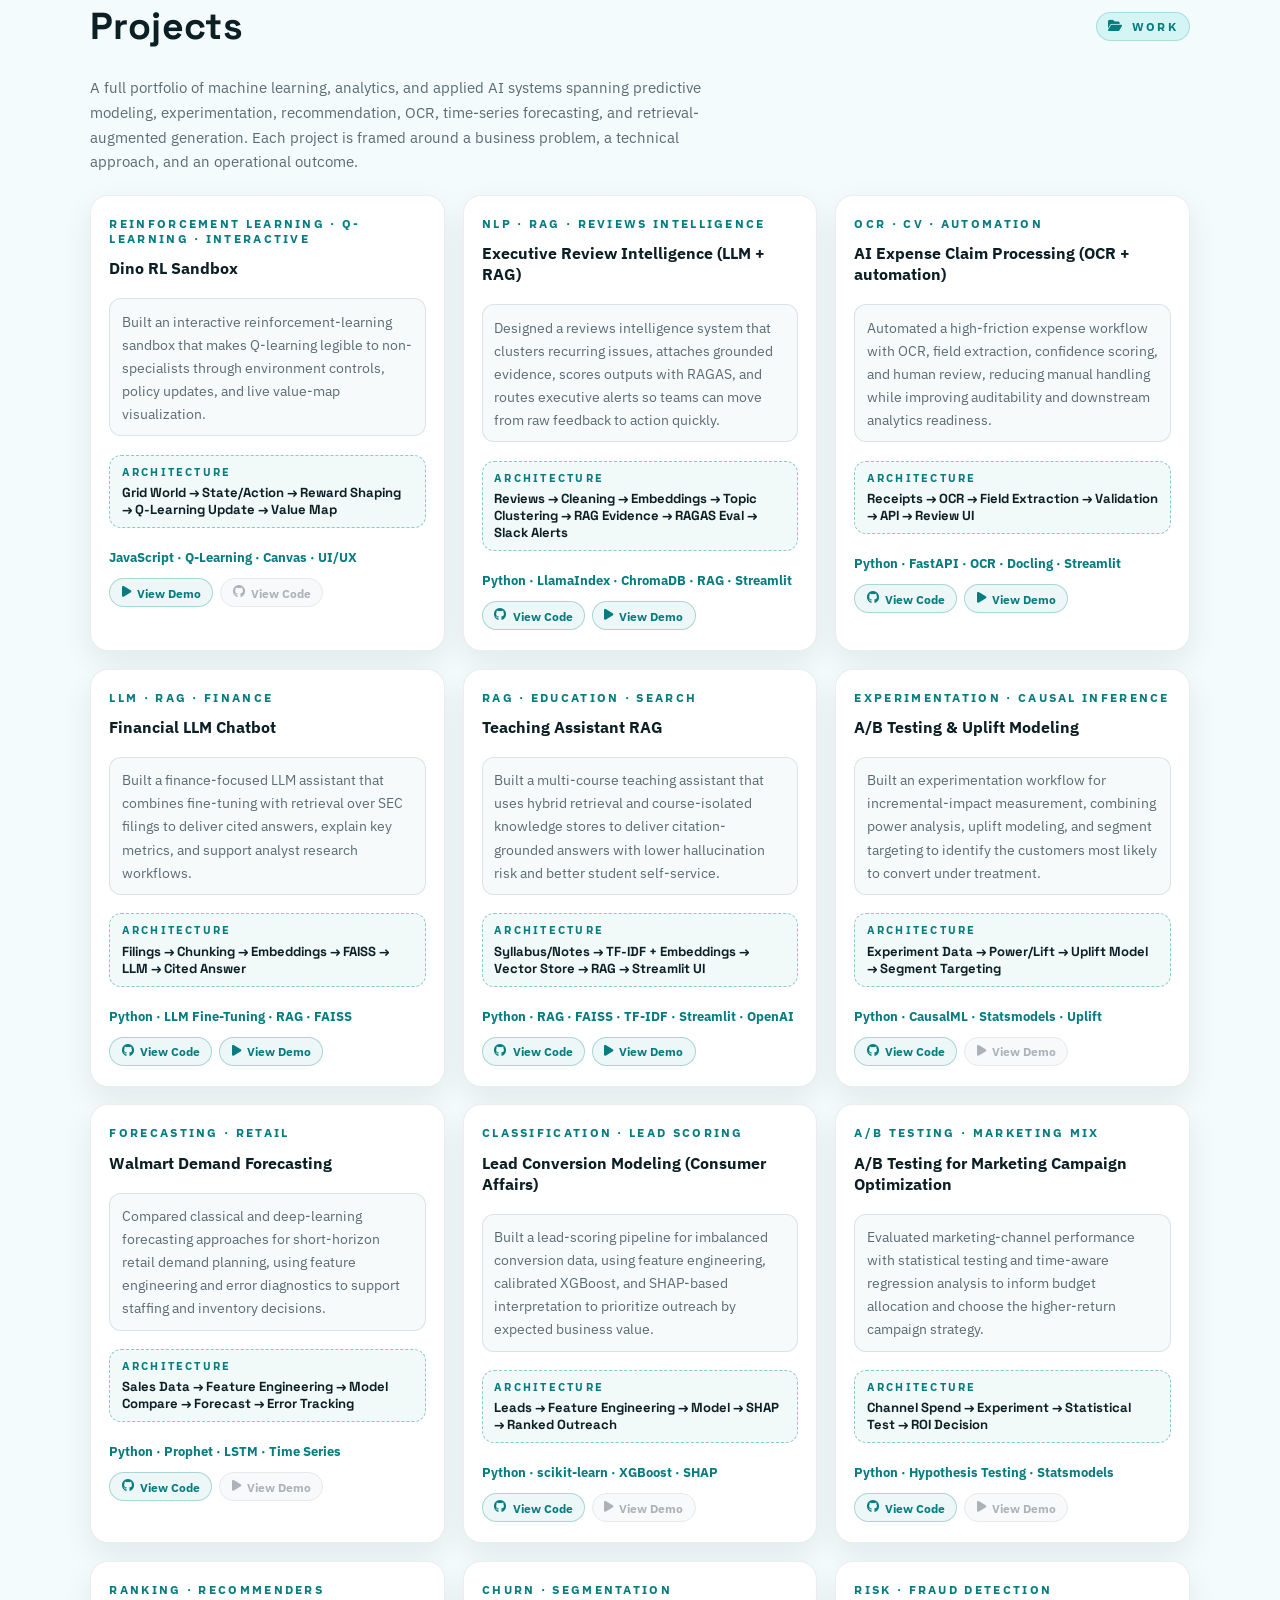
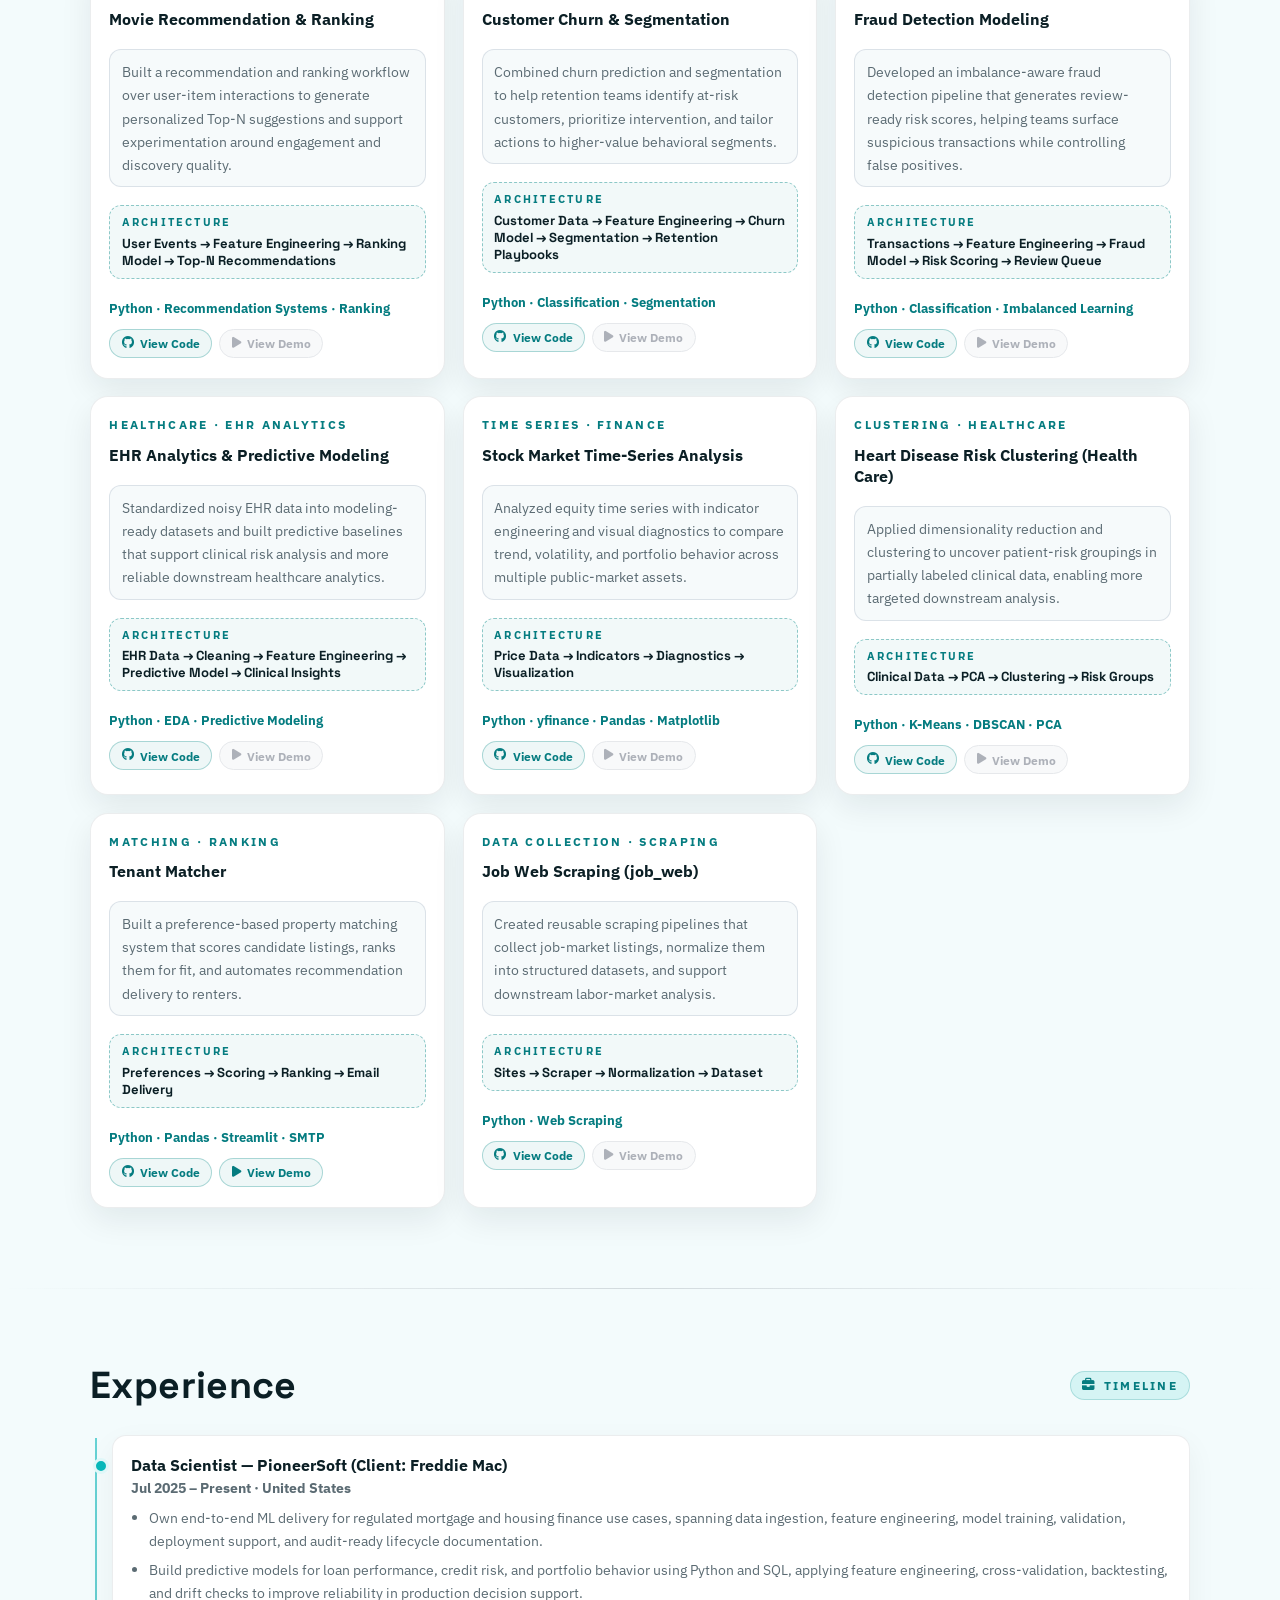
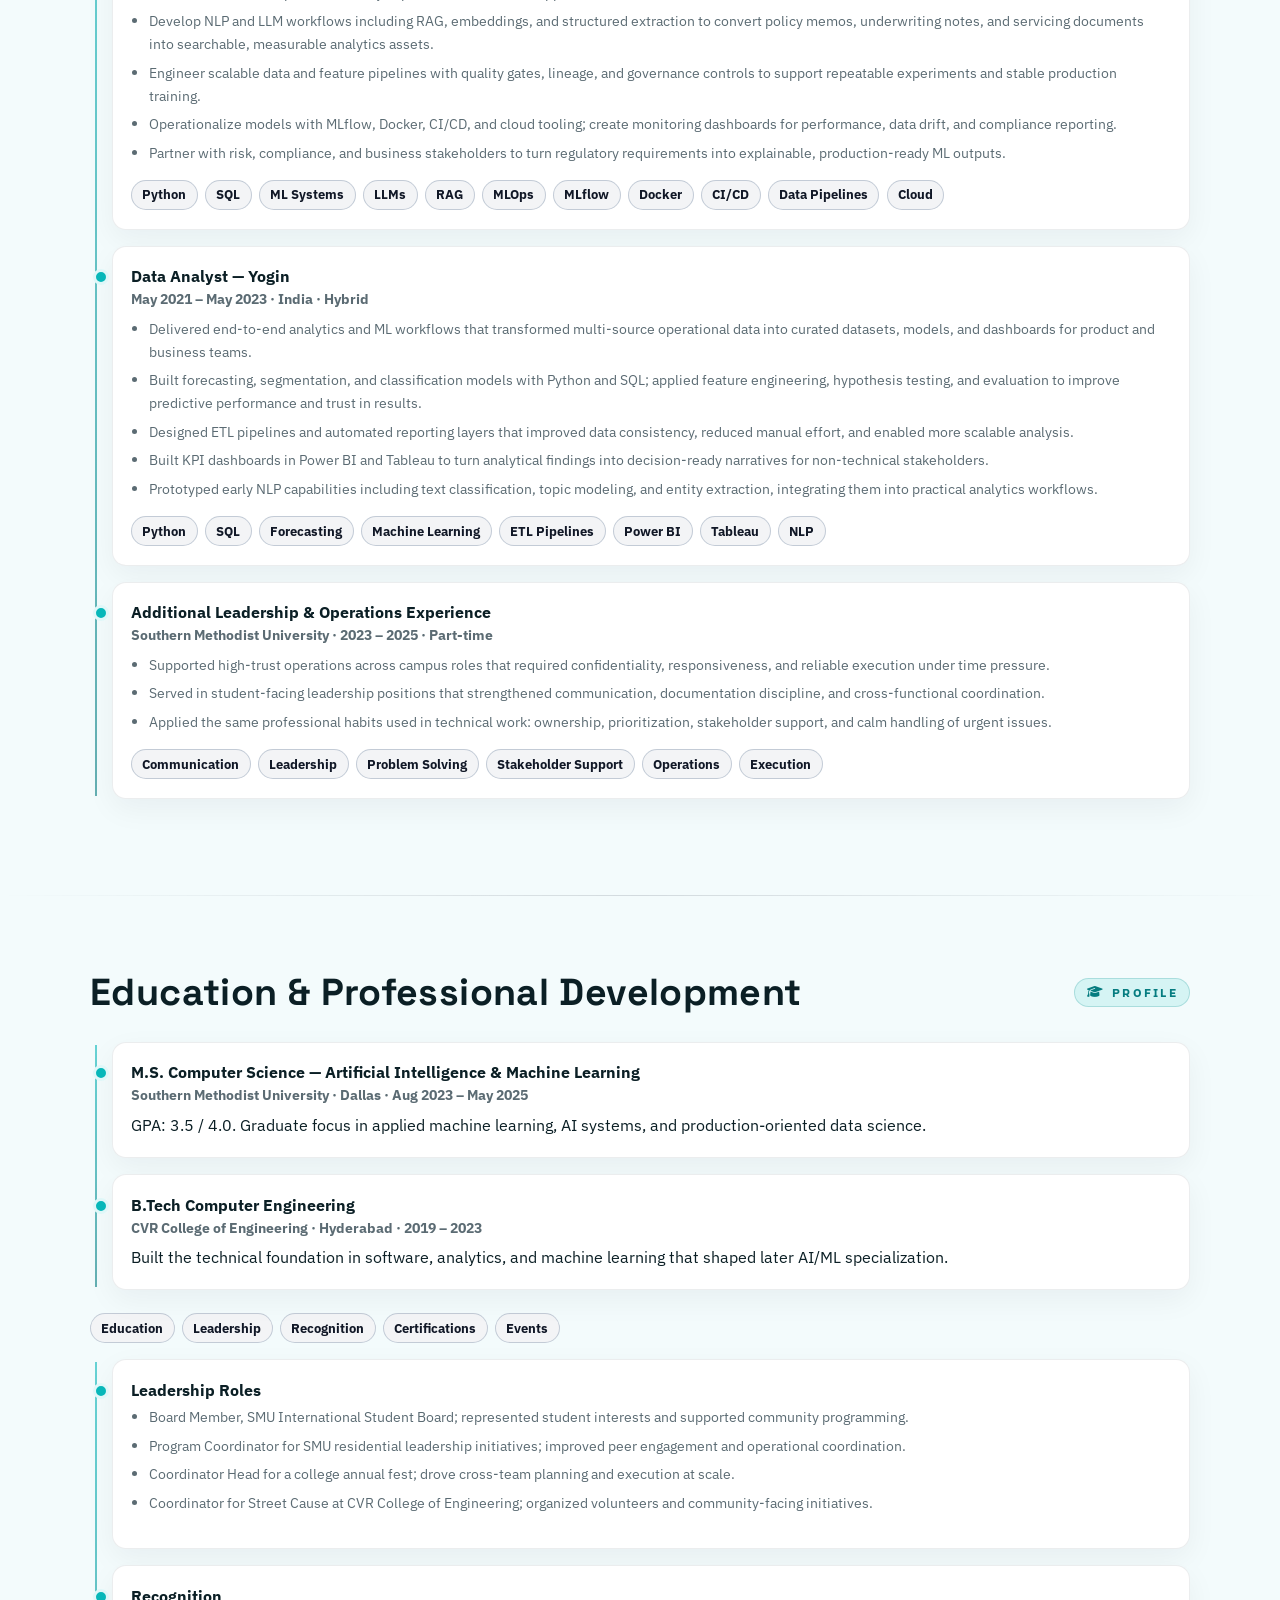
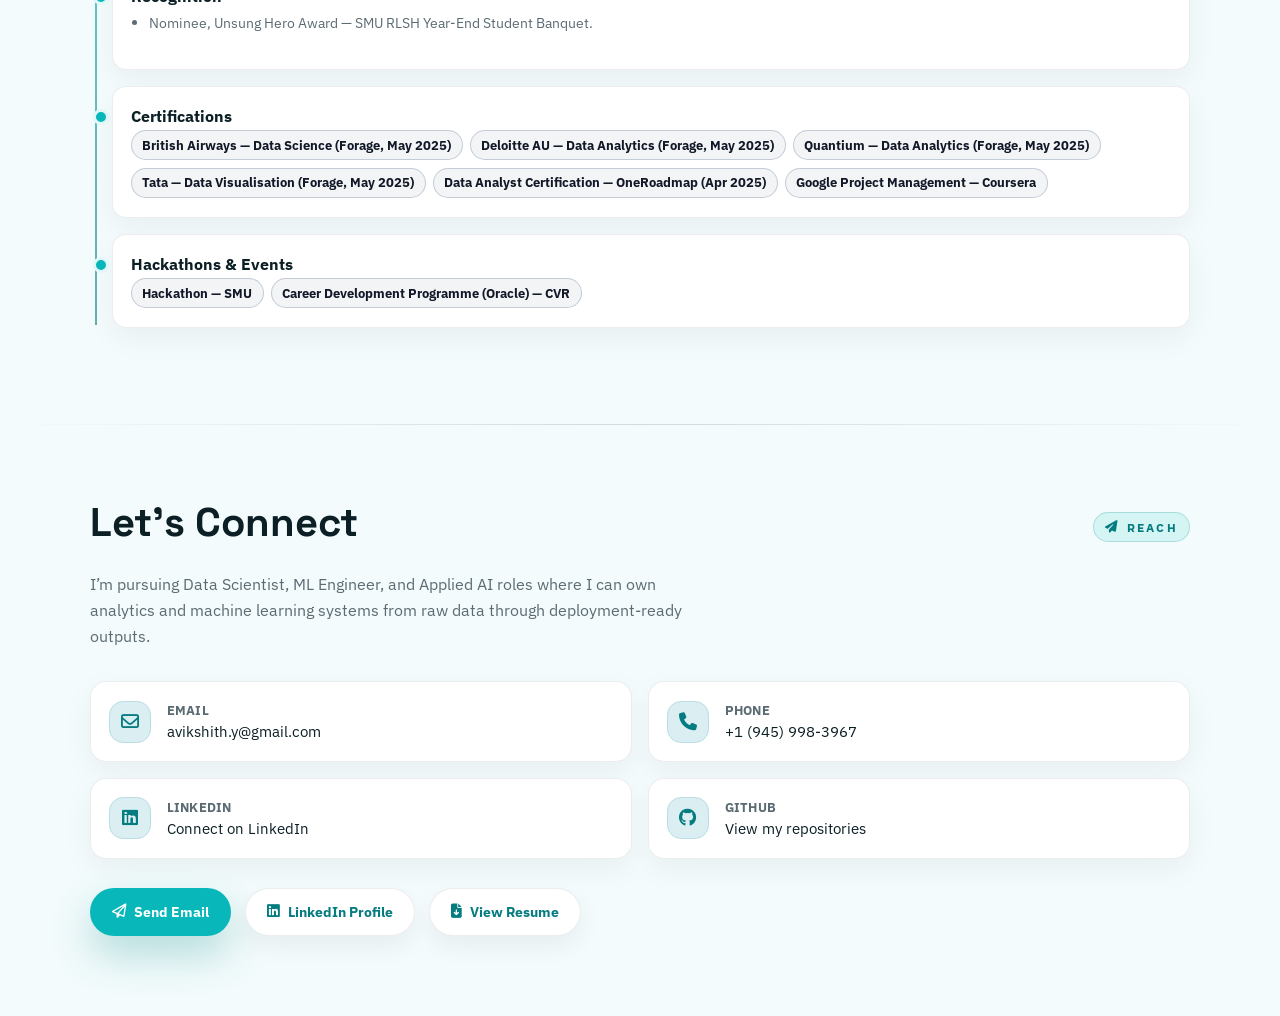
==== commit f8a84a17: "Restore original portfolio hero layout" ====
--- a/index.html
+++ b/index.html
@@ -24,7 +24,7 @@
   <link rel="stylesheet" href="https://cdnjs.cloudflare.com/ajax/libs/font-awesome/6.5.0/css/all.min.css"/>
 
   <style>
-    /* ========== THEME TOKENS ========== */
+    /* ========== THEME TOKENS (TIFFANY / WHITE / BLACK) ========== */
     :root{
       --bg:#f3fbfc;
       --bg-soft:#e7f6f7;
@@ -32,7 +32,7 @@
       --surface-soft:#f6fafb;
       --border:rgba(11,31,37,.08);
       --border-strong:rgba(11,31,37,.18);
-      --text:#0b1f25;
+      --text:#0b1f25;          /* ink */
       --muted:#5b6b73;
       --accent:#08b7b9;
       --accent-dark:#057c80;
@@ -274,110 +274,35 @@
 
     /* ========== HERO ========== */
     .hero{
-      position:relative;
       min-height: calc(100svh - clamp(64px, 7vh, 92px));
       padding: clamp(2.2rem, 5vh, 4.2rem) 1rem;
-      background:
-        radial-gradient(720px 420px at 50% 46%, rgba(255,255,255,.12), transparent 60%),
-        linear-gradient(180deg, #08b7b9 0%, #069ea3 52%, #057f88 100%);
+      background: transparent;
       display:flex;
       align-items:center;
-      overflow:hidden;
-      color:#f7f7fb;
-    }
-    .hero::after{
-      content:"";
-      position:absolute;
-      left:0;
-      right:0;
-      bottom:0;
-      height:180px;
-      background:linear-gradient(180deg, rgba(5,127,136,0), var(--bg));
-      pointer-events:none;
-    }
-    .hero-backdrop{
-      position:absolute;
-      inset:0;
-      overflow:hidden;
-      pointer-events:none;
-    }
-    .hero-backdrop::before{
-      content:"";
-      position:absolute;
-      inset:0;
-      background-image:
-        linear-gradient(rgba(255,255,255,.05) 1px, transparent 1px),
-        linear-gradient(90deg, rgba(255,255,255,.04) 1px, transparent 1px);
-      background-size:40px 40px;
-      opacity:.24;
-    }
-    .hero-network-glow{
-      position:absolute;
-      border-radius:50%;
-      filter:blur(42px);
-      opacity:.9;
-    }
-    .hero-network-glow-a{
-      width:min(54vw, 760px);
-      height:min(54vw, 760px);
-      left:50%;
-      top:52%;
-      transform:translate(-50%, -50%);
-      background:radial-gradient(circle, rgba(213,244,244,.32), rgba(213,244,244,0) 68%);
-    }
-    .hero-network-glow-b{
-      width:min(38vw, 500px);
-      height:min(38vw, 500px);
-      left:52%;
-      top:54%;
-      transform:translate(-50%, -50%);
-      background:radial-gradient(circle, rgba(8,183,185,.24), rgba(8,183,185,0) 72%);
-    }
-    .hero-network{
-      position:absolute;
-      left:50%;
-      top:54%;
-      width:min(50vw, 680px);
-      aspect-ratio:1 / 1;
-      transform:translate(-50%, -50%);
-      filter:drop-shadow(0 24px 34px rgba(3,75,80,.22));
-      opacity:.98;
     }
     .hero-grid{
       max-width:var(--maxw);
       margin:0 auto;
       width:100%;
-      display:block;
-      position:relative;
-      z-index:1;
-    }
-    .hero-copy{
-      position:relative;
-      z-index:2;
-      width:min(100%, 760px);
-      margin:0 auto;
-      text-align:center;
-      padding-top:3rem;
-      padding-bottom:2rem;
+      display:grid;
+      grid-template-columns:1.35fr .9fr;
+      gap: clamp(1.6rem, 3vw, 2.8rem);
+      align-items:center;
     }
     .hero-kicker{
       font-size:.8rem;
       text-transform:uppercase;
       letter-spacing:.25em;
-      color:rgba(237,255,255,.82);
+      color:var(--muted);
       margin-bottom:.9rem;
     }
     .hero-title{
       font-family:"Space Grotesk",system-ui,sans-serif;
-      font-size: clamp(3rem, 5vw, 4.4rem);
+      font-size: clamp(2.7rem, 4.2vw, 3.4rem);
       line-height:1.06;
       margin-bottom:1rem;
-      max-width:11ch;
-      margin-left:auto;
-      margin-right:auto;
-      color:#f9f8fd;
-      text-wrap:balance;
-    }
+    }
+    .hero-title .accent{color:var(--accent-dark);}
     .hero-rotate{
       display:inline-block;
       transition:opacity .3s ease, transform .3s ease;
@@ -387,126 +312,111 @@
       transform:translateY(6px);
     }
     .hero-body{
-      color:rgba(241,255,255,.88);
+      color:var(--muted);
       line-height:1.7;
-      max-width:36rem;
+      max-width:52ch;
       margin-bottom:1.3rem;
-      margin-left:auto;
-      margin-right:auto;
-      font-size:1rem;
     }
     .hero-stack{
       display:flex;
       flex-wrap:wrap;
-      justify-content:center;
       gap:.35rem .6rem;
       font-size:.78rem;
       font-weight:900;
       letter-spacing:.18em;
       text-transform:uppercase;
-      color:#d5f4f4;
+      color:var(--accent-dark);
       margin:-.4rem 0 1.1rem 0;
     }
-    .hero-stack .dot{color:rgba(255,255,255,.32);}
+    .hero-stack .dot{color:var(--muted);}
     .hero-meta{
       display:flex;
       flex-wrap:wrap;
-      justify-content:center;
       gap:.9rem;
       align-items:center;
       font-size:.85rem;
-      color:rgba(236,255,255,.84);
+      color:var(--muted);
     }
     .hero-meta-item{
       display:inline-flex;
       align-items:center;
       gap:.45rem;
     }
-    .hero-meta-item i{color:#d5f4f4;}
-
-    .hero-ai-node{
-      --size:12px;
-      --drift-x:0px;
-      --drift-y:0px;
-      --duration:7s;
-      --delay:0s;
+    .hero-meta-item i{color:var(--accent-dark);}
+
+    .hero-photo-card{
+      max-width:420px;
+      margin:0 auto;
+      background:var(--surface);
+      border-radius:26px;
+      padding:.6rem;
+      box-shadow:0 26px 60px rgba(15,23,42,.18);
+      border:1px solid rgba(15,23,42,.06);
+      position:relative;
+      overflow:hidden;
+    }
+    .hero-photo-card::before{
+      content:"";
       position:absolute;
-      width:var(--size);
-      height:var(--size);
-      margin-left:calc(var(--size) / -2);
-      margin-top:calc(var(--size) / -2);
-      border-radius:50%;
-      background:var(--node-color, #5eead4);
-      box-shadow:0 0 0 1px rgba(255,255,255,.12), 0 8px 18px rgba(4,104,110,.18);
-      opacity:.82;
-      animation:heroNodeFloat var(--duration) ease-in-out infinite;
-      animation-delay:var(--delay);
-      transition:left 2.8s ease, top 2.8s ease, opacity 2.8s ease, transform 2.8s ease;
-      will-change:left, top, transform, opacity;
-    }
-    @keyframes heroNodeFloat{
-      0%, 100%{
-        transform:translate3d(0, 0, 0) scale(1);
-      }
-      50%{
-        transform:translate3d(var(--drift-x), var(--drift-y), 0) scale(1.08);
-      }
-    }
+      inset:0;
+      border-radius:26px;
+      padding:1px;
+      background:linear-gradient(135deg,rgba(8,183,185,.65),rgba(15,23,42,.14));
+      -webkit-mask:
+        linear-gradient(#000 0 0) content-box,
+        linear-gradient(#000 0 0);
+      -webkit-mask-composite:xor;
+              mask-composite:exclude;
+      pointer-events:none;
+    }
+    .hero-photo-topbar{
+      position:absolute;
+      left:0; right:0;
+      top:0;
+      padding:.75rem .95rem;
+      display:flex;
+      justify-content:space-between;
+      align-items:center;
+      gap:.75rem;
+      pointer-events:none;
+    }
+    .hero-photo-topbar .label{
+      font-size:.72rem;
+      letter-spacing:.18em;
+      text-transform:uppercase;
+      font-weight:800;
+      color:rgba(15,23,42,.62);
+      background:rgba(255,255,255,.78);
+      border:1px solid rgba(15,23,42,.08);
+      padding:.28rem .6rem;
+      border-radius:999px;
+      backdrop-filter: blur(10px);
+    }
+    /* ✅ You asked to remove the "TIFFANY · WHITE · BLACK" text on top of photo.
+       So we will NOT render any right-side pill at all. */
+    .hero-photo-inner{
+      border-radius:22px;
+      overflow:hidden;
+      background:#000;
+      aspect-ratio: 16 / 10;
+    }
+    .hero-photo-inner img{
+      width:100%;
+      height:100%;
+      display:block;
+      object-fit:cover;
+      filter:grayscale(100%);
+    }
+
+    /* ✅ You asked to remove skills stack below the photo — no chips area here. */
 
     @media(max-width:900px){
       .hero{
-        min-height:auto;
+        min-height: calc(100svh - 64px);
         align-items:flex-start;
-        padding-top:2.4rem;
-        padding-bottom:4.8rem;
       }
-      .hero-network{
-        width:min(92vw, 560px);
-        left:50%;
-        top:54%;
-        opacity:.72;
-      }
-      .hero-network-glow-a{
-        width:min(90vw, 580px);
-        height:min(90vw, 580px);
-        left:50%;
-        top:53%;
-      }
-      .hero-network-glow-b{
-        left:50%;
-        top:55%;
-      }
-    }
-    @media(max-width:640px){
-      .hero{
-        padding:2rem 1rem 4.2rem;
-      }
-      .hero-copy{
-        padding-top:2.25rem;
-      }
-      .hero-title{
-        font-size:clamp(2.45rem, 11vw, 3.35rem);
-      }
-      .hero-body{
-        font-size:.98rem;
-      }
-      .hero-kicker{
-        letter-spacing:.18em;
-      }
-      .hero-meta{
-        gap:.7rem 1rem;
-      }
-      .hero-network{
-        width:122vw;
-        left:50%;
-        top:54%;
-        opacity:.42;
-      }
-    }
-    @media (prefers-reduced-motion: reduce){
-      .hero-ai-node{
-        animation:none;
-      }
+      .hero-grid{grid-template-columns:1fr;gap:2rem}
+      .hero-photo-card{order:-1;max-width:520px}
     }
 
     /* ========== SUMMARY / SKILLS / PROJECTS / TIMELINE / CONTACT (unchanged) ========== */
@@ -1544,14 +1454,8 @@
 
 <!-- ================= HERO ================= -->
 <section id="hero" class="hero">
-  <div class="hero-backdrop" aria-hidden="true">
-    <div class="hero-network-glow hero-network-glow-a"></div>
-    <div class="hero-network-glow hero-network-glow-b"></div>
-    <div class="hero-network" id="heroSignalCloud"></div>
-  </div>
-
   <div class="hero-grid fade-in">
-    <div class="hero-copy">
+    <div>
       <div class="hero-kicker">DATA SCIENTIST · ML ENGINEER · APPLIED AI</div>
 
       <h1 class="hero-title">
@@ -1579,6 +1483,19 @@
           <i class="fa-solid fa-graduation-cap"></i> MS Computer Science — AI/ML, SMU
         </span>
       </div>
+    </div>
+
+    <div class="hero-photo-card">
+      <!-- ✅ No "TIFFANY · WHITE · BLACK" pill rendered -->
+      <div class="hero-photo-topbar" aria-hidden="true">
+        <span class="label">Profile</span>
+      </div>
+
+      <div class="hero-photo-inner">
+        <img src="avatar.jpg" alt="Portrait of Avikshith Yelakonda" />
+      </div>
+
+      <!-- ✅ Removed skills stack below the photo entirely -->
     </div>
   </div>
 </section>
@@ -2723,136 +2640,6 @@
     setInterval(rotate, 2600);
   }
 
-  // Hero AI signal cloud
-  const heroSection = document.getElementById('hero');
-  const heroSignalCloud = document.getElementById('heroSignalCloud');
-  if (heroSection && heroSignalCloud) {
-    const palette = ['#08b7b9', '#36c7c8', '#7cdedf', '#c8f5f5', '#067f88', '#0fc1c4'];
-    const nodeCount = window.innerWidth < 640 ? 180 : 260;
-    const nodes = [];
-    const states = ['blob', 'ring', 'crescent', 'ring'];
-    const pointer = { x: 0.5, y: 0.5, active: false };
-
-    const applyPointerEffect = (node, baseX, baseY) => {
-      const px = pointer.x * 100;
-      const py = pointer.y * 100;
-      const dx = baseX - px;
-      const dy = baseY - py;
-      const distance = Math.hypot(dx, dy);
-      const influence = Math.max(0, 1 - distance / 32);
-      const strength = pointer.active ? 7.5 : 0;
-      const offsetX = distance ? (dx / distance) * influence * strength : 0;
-      const offsetY = distance ? (dy / distance) * influence * strength : 0;
-
-      node.style.left = `${baseX + offsetX}%`;
-      node.style.top = `${baseY + offsetY}%`;
-      node.style.opacity = `${Math.min(0.96, Number(node.dataset.baseOpacity || 0.8) + influence * 0.14)}`;
-    };
-
-    const placeNode = (node, mode) => {
-      const angle = Number(node.dataset.angle);
-      const scatter = Number(node.dataset.scatter);
-      const innerBias = Number(node.dataset.innerBias);
-
-      let radius = 0;
-      let x = 50;
-      let y = 50;
-      let opacity = 0.8;
-
-      if (mode === 'blob') {
-        radius = scatter * 31;
-        x = 50 + Math.cos(angle) * radius;
-        y = 49 + Math.sin(angle) * radius;
-        opacity = 0.68 + (1 - scatter) * 0.2;
-      } else if (mode === 'ring') {
-        radius = 23 + scatter * 13;
-        x = 50 + Math.cos(angle) * radius;
-        y = 50 + Math.sin(angle) * radius;
-        opacity = 0.66 + innerBias * 0.18;
-      } else if (mode === 'crescent') {
-        const sweep = angle * 0.86 + 0.52;
-        radius = 20 + scatter * 16;
-        x = 53 + Math.cos(sweep) * radius;
-        y = 51 + Math.sin(sweep) * radius;
-        if (Math.cos(sweep) > 0.28) {
-          x += 8 + scatter * 3;
-          y += (Math.sin(sweep) * 3);
-        }
-        opacity = 0.6 + innerBias * 0.18;
-      }
-
-      node.dataset.baseX = String(x);
-      node.dataset.baseY = String(y);
-      node.dataset.baseOpacity = String(opacity);
-      applyPointerEffect(node, x, y);
-    };
-
-    const createNode = () => {
-      const node = document.createElement('span');
-      node.className = 'hero-ai-node';
-      const size = 4 + Math.random() * 13;
-      const color = palette[Math.floor(Math.random() * palette.length)];
-      const angle = Math.random() * Math.PI * 2;
-      const scatter = Math.pow(Math.random(), 0.82);
-      const innerBias = Math.random();
-
-      node.style.setProperty('--size', `${size}px`);
-      node.style.setProperty('--node-color', color);
-      node.style.setProperty('--drift-x', `${(Math.random() - 0.5) * 5}px`);
-      node.style.setProperty('--drift-y', `${(Math.random() - 0.5) * 6}px`);
-      node.style.setProperty('--duration', `${8 + Math.random() * 6}s`);
-      node.style.setProperty('--delay', `${Math.random() * -10}s`);
-      node.dataset.angle = String(angle);
-      node.dataset.scatter = String(scatter);
-      node.dataset.innerBias = String(innerBias);
-
-      placeNode(node, 'blob');
-
-      return node;
-    };
-
-    const fragment = document.createDocumentFragment();
-    for (let i = 0; i < nodeCount; i += 1) {
-      const node = createNode();
-      nodes.push(node);
-      fragment.appendChild(node);
-    }
-    heroSignalCloud.appendChild(fragment);
-
-    let stateIndex = 0;
-    window.setInterval(() => {
-      stateIndex = (stateIndex + 1) % states.length;
-      const mode = states[stateIndex];
-      nodes.forEach((node) => placeNode(node, mode));
-    }, 3600);
-
-    const updatePointer = (event) => {
-      const rect = heroSection.getBoundingClientRect();
-      pointer.x = Math.min(1, Math.max(0, (event.clientX - rect.left) / rect.width));
-      pointer.y = Math.min(1, Math.max(0, (event.clientY - rect.top) / rect.height));
-      pointer.active = true;
-      nodes.forEach((node) => {
-        applyPointerEffect(
-          node,
-          Number(node.dataset.baseX || 50),
-          Number(node.dataset.baseY || 50)
-        );
-      });
-    };
-
-    heroSection.addEventListener('pointermove', updatePointer, { passive: true });
-    heroSection.addEventListener('pointerleave', () => {
-      pointer.active = false;
-      nodes.forEach((node) => {
-        applyPointerEffect(
-          node,
-          Number(node.dataset.baseX || 50),
-          Number(node.dataset.baseY || 50)
-        );
-      });
-    }, { passive: true });
-  }
-
   // ✅ Quick Info modal open/close
   const infoBtn = document.getElementById('infoBtn');
   const qiModal = document.getElementById('qiModal');
